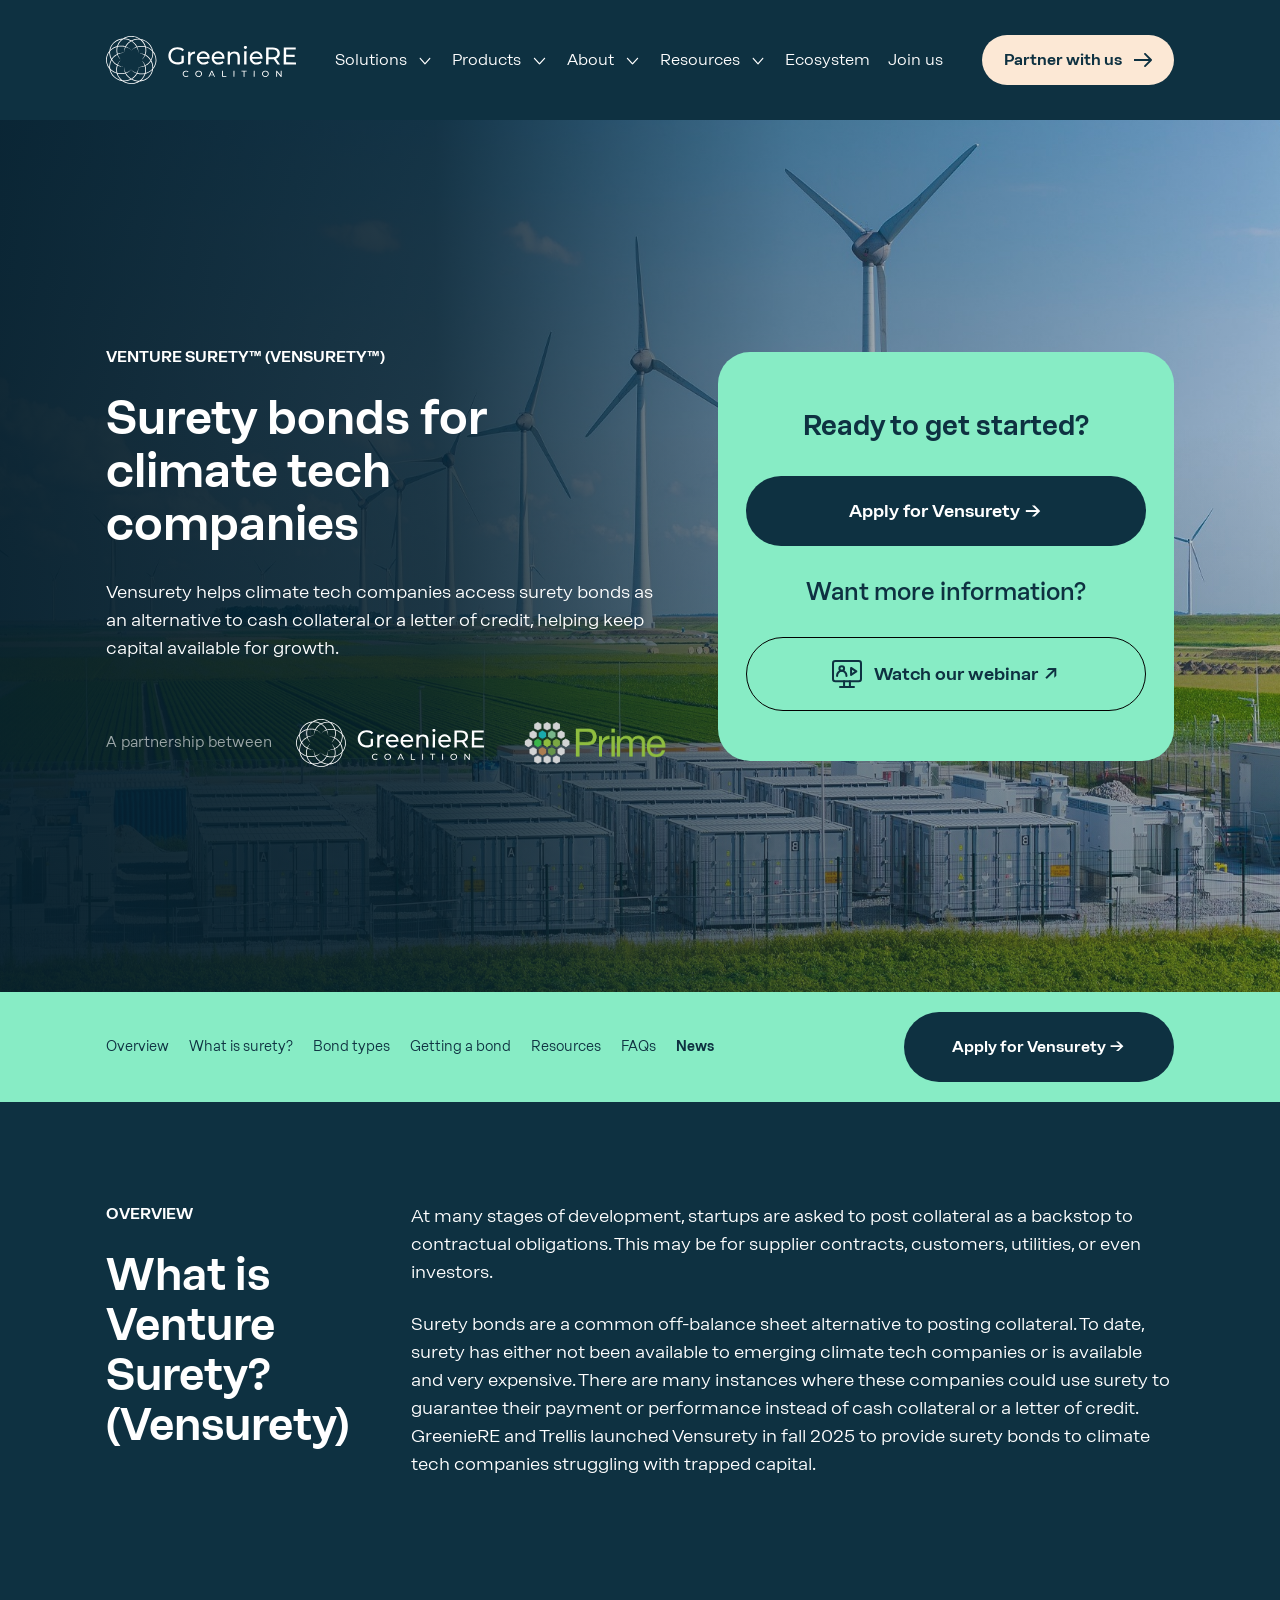
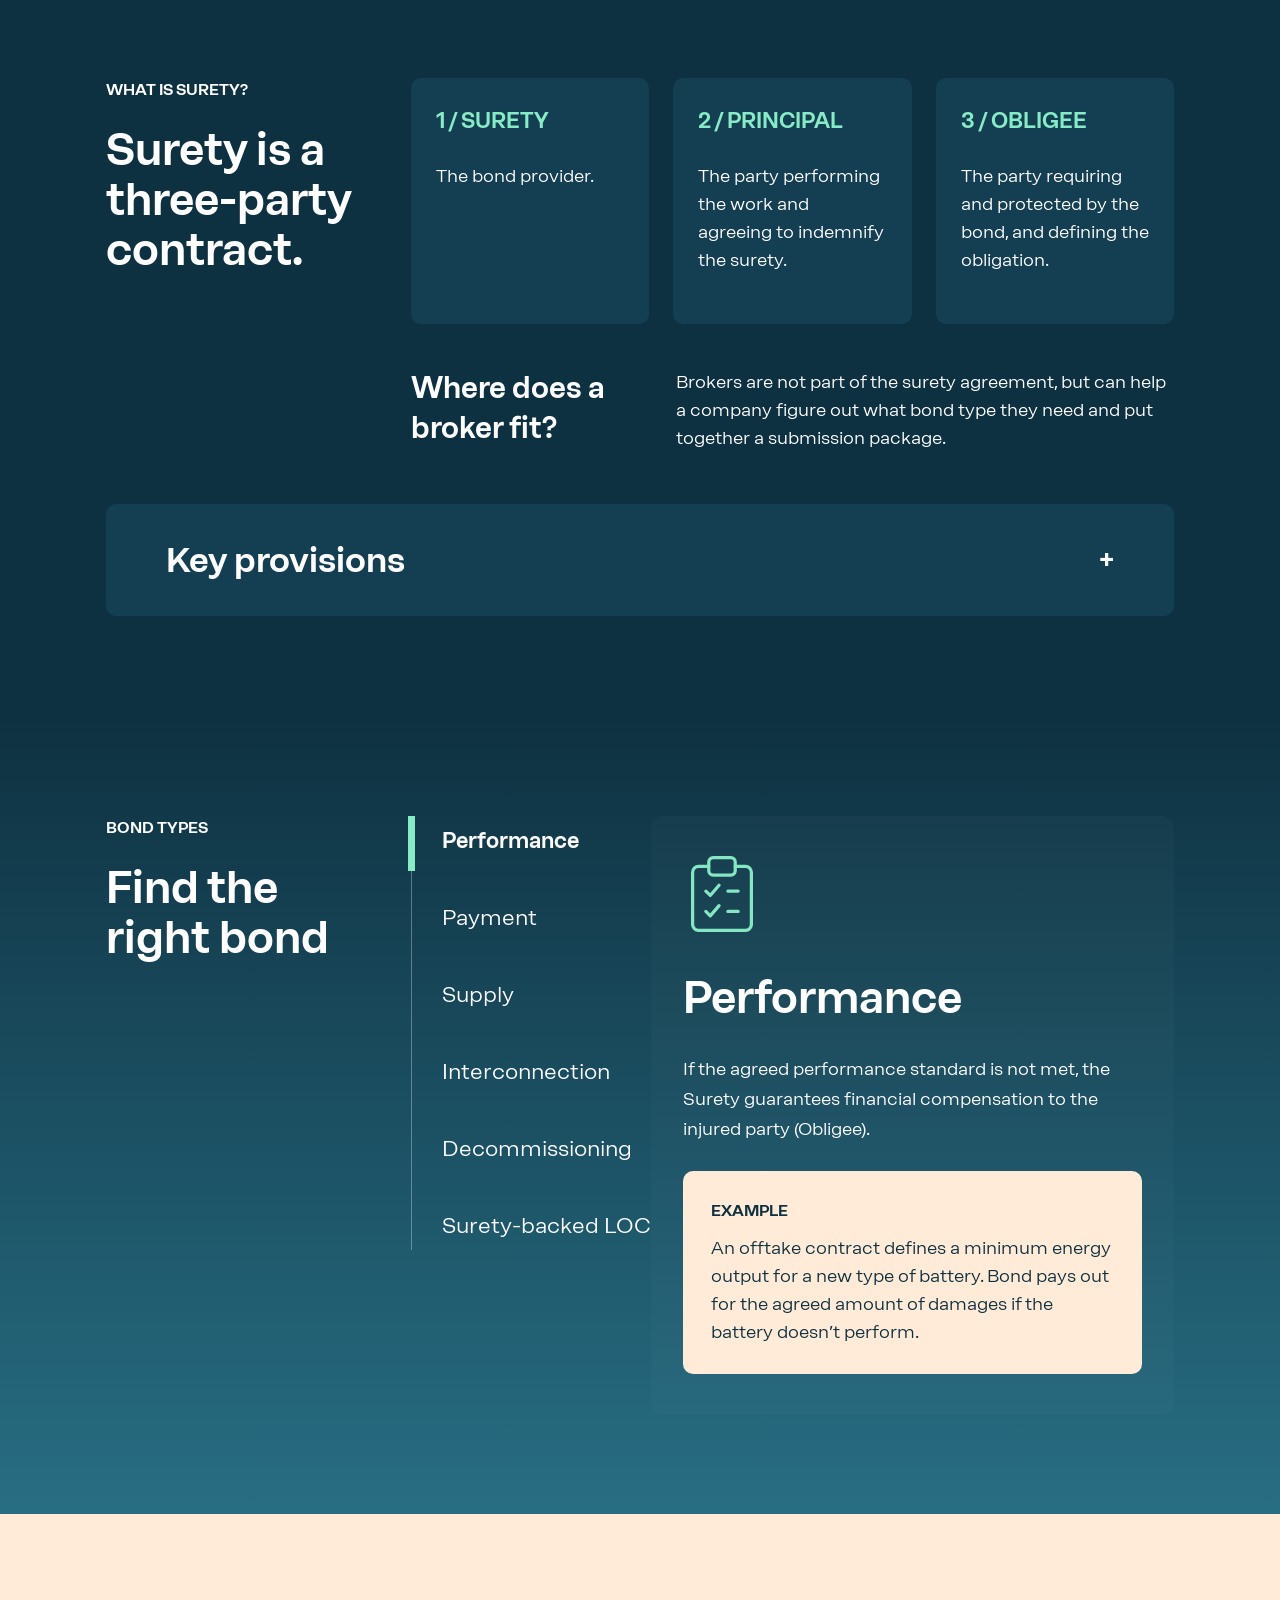
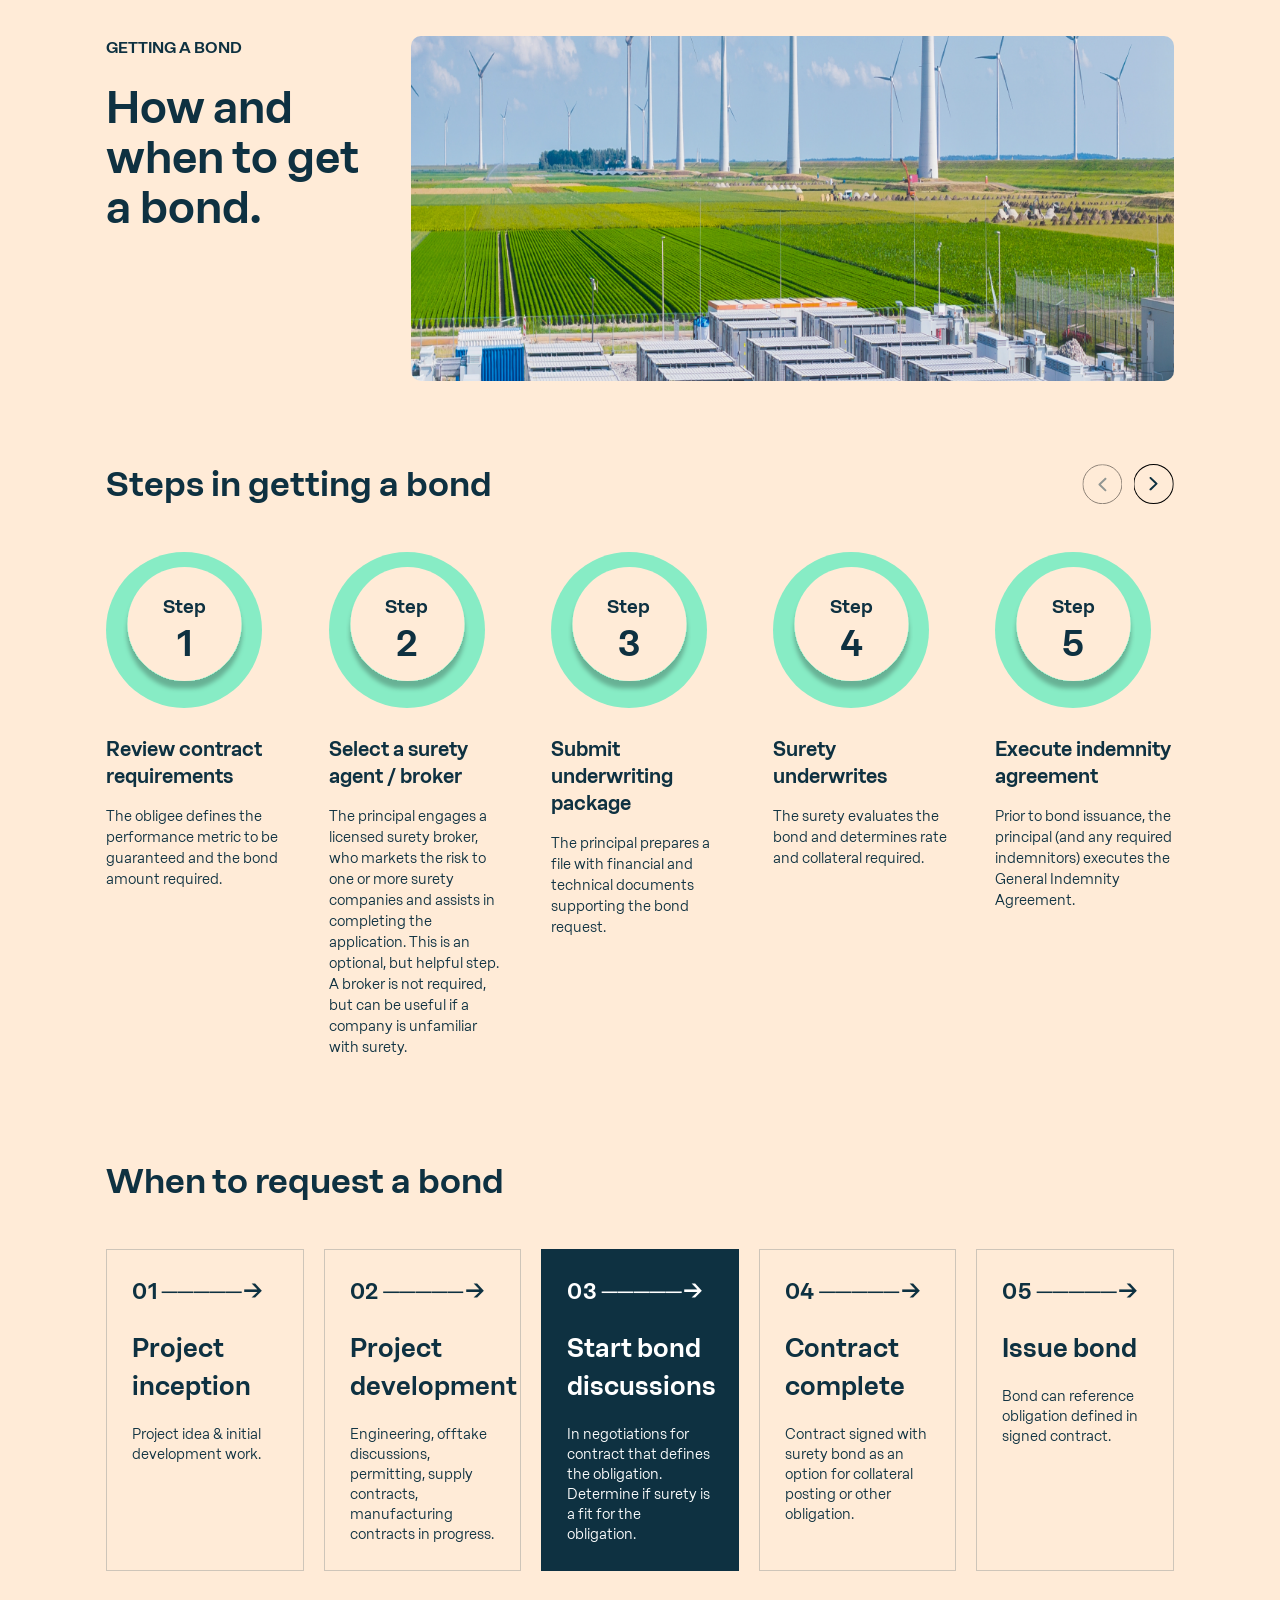
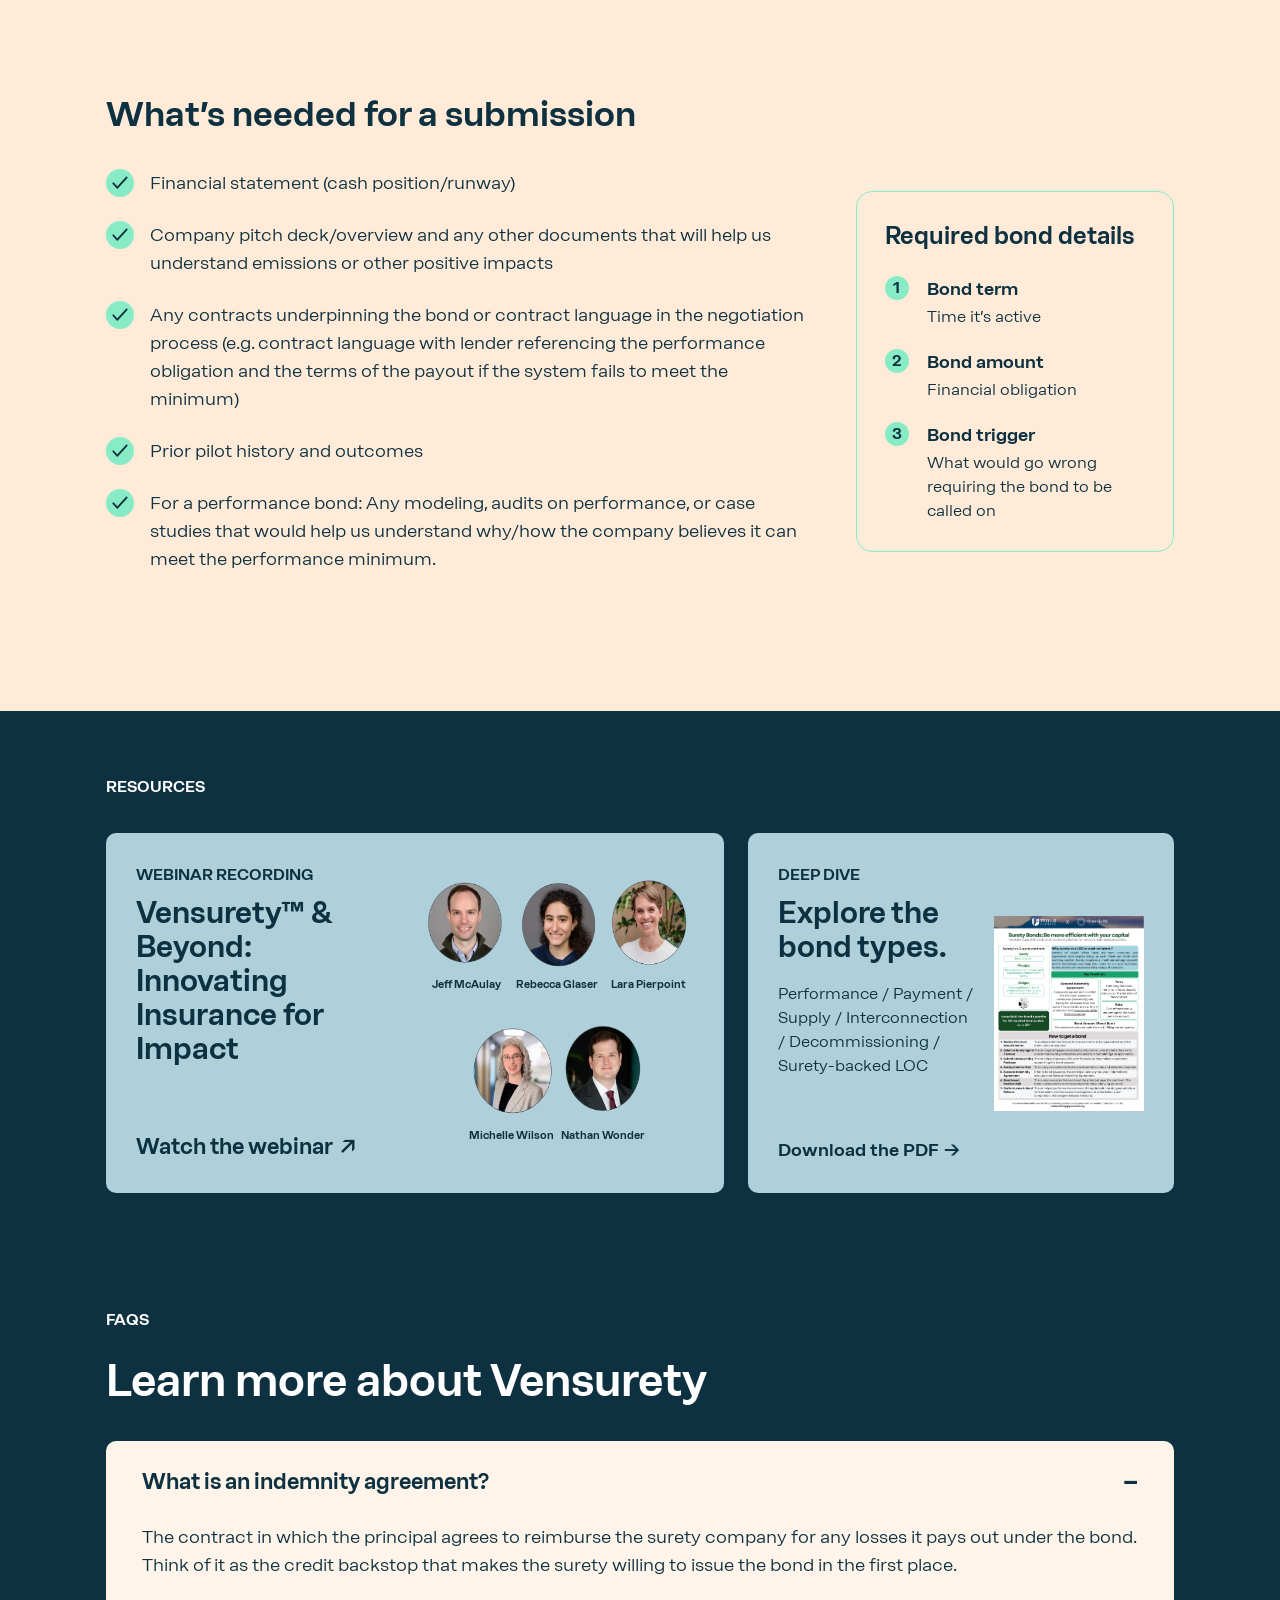
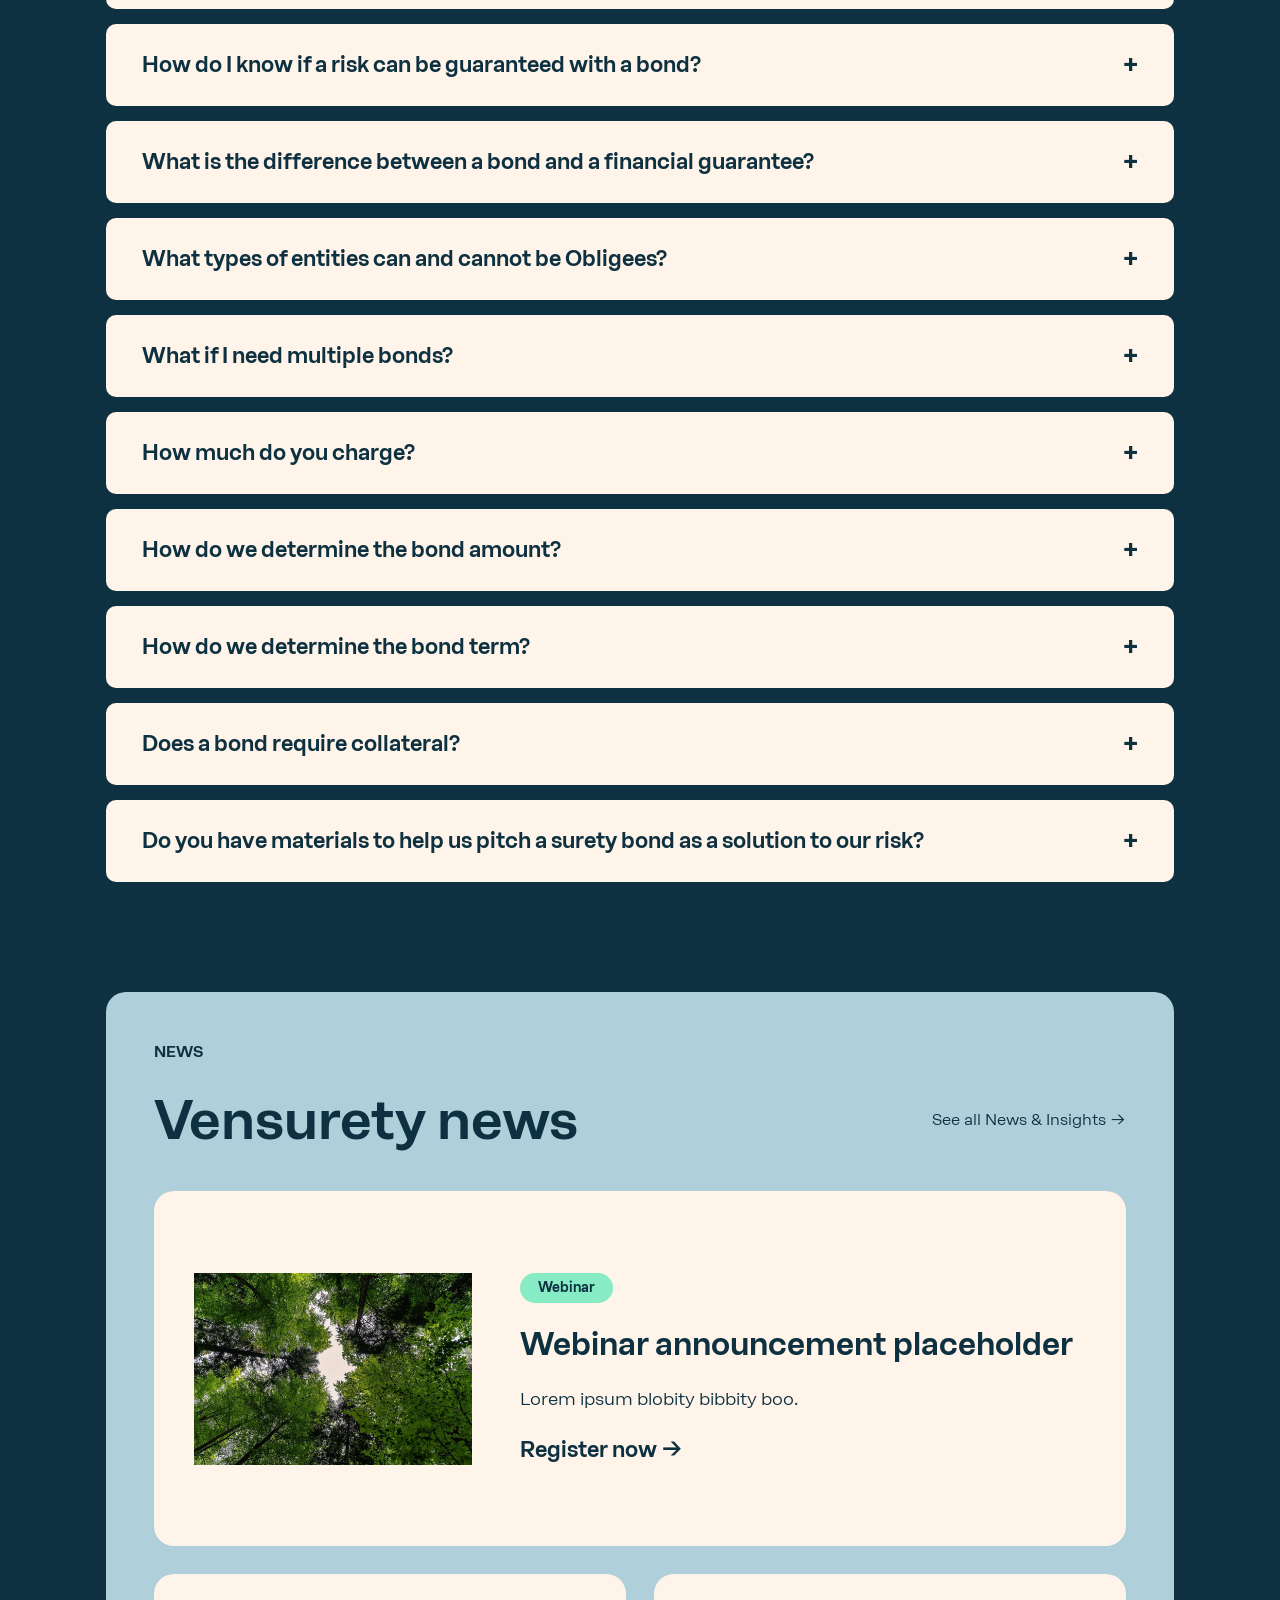
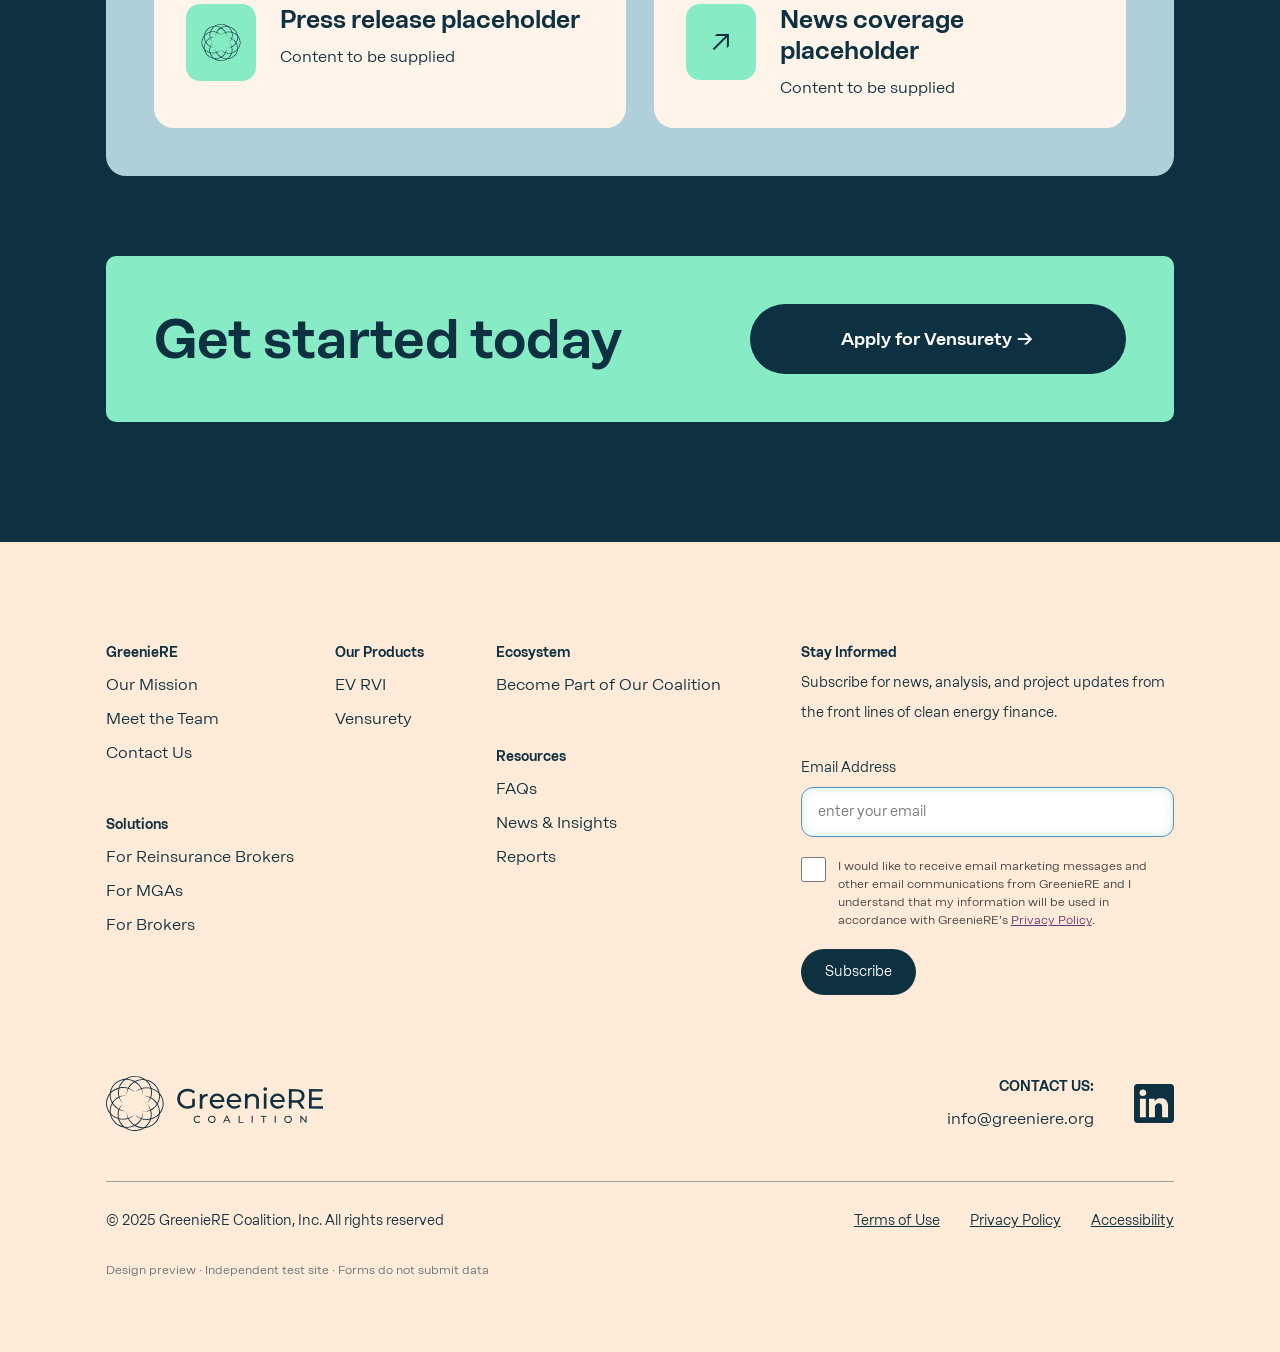
==== index.html @ d3b725c0 "Anchor Vensurety hero image to show more battery storage" ====
<!doctype html>
<html lang="en"><head><meta charset="utf-8"><meta name="viewport" content="width=device-width, initial-scale=1"><meta name="robots" content="noindex,nofollow"><meta name="description" content="A design preview of GreenieRE’s Vensurety landing page: surety bonds for climate tech companies."><meta name="theme-color" content="#0e3141"><title>Vensurety | GreenieRE Design Preview</title><link rel="stylesheet" href="./styles.css"><link rel="preload" href="./NeueRational-Regular.woff" as="font" type="font/woff" crossorigin><script src="./app.js" defer></script><style>.hero-image img{object-fit:cover;object-position:center bottom}.hero-overlay{background:linear-gradient(90deg,rgba(5,30,43,.94) 0%,rgba(5,30,43,.84) 34%,rgba(5,30,43,.4) 62%,rgba(5,30,43,.12) 100%),linear-gradient(0deg,rgba(5,30,43,.38),transparent 65%)}@media(max-width:700px){.hero-image img{object-position:58% center}.hero-overlay{background:linear-gradient(90deg,rgba(5,30,43,.9),rgba(5,30,43,.65)),linear-gradient(0deg,rgba(5,30,43,.4),transparent 65%)}}</style><style>@media(min-width:1200px){.hero{min-height:872px}}</style></head>
<body><a class="skip-link" href="#main">Skip to content</a>
<header class="site-header"><div class="container header-inner"><a href="https://greeniere.org/" aria-label="GreenieRE home" target="_blank" rel="noopener noreferrer"><picture class="brand"><source media="(max-width: 700px)" srcset="./2cd1d.svg"><img src="./53b1e.svg" alt="GreenieRE" loading="lazy"></picture></a><nav class="primary-nav" aria-label="Main navigation"><details class="nav-dropdown"><summary>Solutions <img src="./9c6f5.svg" alt="" loading="lazy"></summary><div><a class="" href="https://greeniere.org/insurers" target="_blank" rel="noopener noreferrer">For Insurers</a><a class="" href="https://greeniere.org/mgas" target="_blank" rel="noopener noreferrer">For MGAs</a><a class="" href="https://greeniere.org/brokers" target="_blank" rel="noopener noreferrer">For Brokers</a></div></details><details class="nav-dropdown"><summary>Products <img src="./0fcd6.svg" alt="" loading="lazy"></summary><div><a class="" href="#overview">Vensurety</a><button type="button" class="text-link" data-preview="EV RVI">EV RVI</button></div></details><details class="nav-dropdown"><summary>About <img src="./0fcd6.svg" alt="" loading="lazy"></summary><div><a class="" href="https://greeniere.org/about" target="_blank" rel="noopener noreferrer">Our Mission</a><a class="" href="https://greeniere.org/our-team" target="_blank" rel="noopener noreferrer">Meet the Team</a></div></details><details class="nav-dropdown"><summary>Resources <img src="./0fcd6.svg" alt="" loading="lazy"></summary><div><a class="" href="https://greeniere.org/news-and-insights" target="_blank" rel="noopener noreferrer">News &amp; Insights</a><a class="" href="#faqs">FAQs</a><a class="" href="https://greeniere.org/reports" target="_blank" rel="noopener noreferrer">Reports</a></div></details><a class="" href="https://greeniere.org/ecosystem" target="_blank" rel="noopener noreferrer">Ecosystem</a><a class="" href="https://greeniere.org/coalition" target="_blank" rel="noopener noreferrer">Join us</a></nav><a class="button partner" href="https://greeniere.org/contact" target="_blank" rel="noopener noreferrer">Partner with us <img src="./7077a.svg" alt="" loading="lazy"></a><button class="menu-toggle" aria-label="Open main menu" aria-expanded="false" aria-controls="mobile-menu"><img src="./8aa4e.svg" alt="" loading="lazy"></button></div><nav id="mobile-menu" aria-label="Mobile main navigation" hidden><details class="nav-dropdown"><summary>Solutions <img src="./9c6f5.svg" alt="" loading="lazy"></summary><div><a class="" href="https://greeniere.org/insurers" target="_blank" rel="noopener noreferrer">For Insurers</a><a class="" href="https://greeniere.org/mgas" target="_blank" rel="noopener noreferrer">For MGAs</a><a class="" href="https://greeniere.org/brokers" target="_blank" rel="noopener noreferrer">For Brokers</a></div></details><details class="nav-dropdown"><summary>Products <img src="./0fcd6.svg" alt="" loading="lazy"></summary><div><a class="" href="#overview">Vensurety</a><button type="button" class="text-link" data-preview="EV RVI">EV RVI</button></div></details><details class="nav-dropdown"><summary>About <img src="./0fcd6.svg" alt="" loading="lazy"></summary><div><a class="" href="https://greeniere.org/about" target="_blank" rel="noopener noreferrer">Our Mission</a><a class="" href="https://greeniere.org/our-team" target="_blank" rel="noopener noreferrer">Meet the Team</a></div></details><details class="nav-dropdown"><summary>Resources <img src="./0fcd6.svg" alt="" loading="lazy"></summary><div><a class="" href="https://greeniere.org/news-and-insights" target="_blank" rel="noopener noreferrer">News &amp; Insights</a><a class="" href="#faqs">FAQs</a><a class="" href="https://greeniere.org/reports" target="_blank" rel="noopener noreferrer">Reports</a></div></details><a class="" href="https://greeniere.org/ecosystem" target="_blank" rel="noopener noreferrer">Ecosystem</a><a class="" href="https://greeniere.org/coalition" target="_blank" rel="noopener noreferrer">Join us</a><a class="" href="https://greeniere.org/contact" target="_blank" rel="noopener noreferrer">Partner with us</a></nav></header>
<main id="main"><section class="hero" aria-labelledby="hero-title"><picture class="hero-image"><img src="./vensurety-wind-storage.jpg" alt="" fetchpriority="high"></picture><div class="hero-overlay"></div><div class="container hero-inner"><div class="hero-copy"><p class="eyebrow">Venture Surety™ (Vensurety™)</p><h1 id="hero-title">Surety bonds for climate tech companies</h1><p class="hero-description">Vensurety helps climate tech companies access surety bonds as an alternative to cash collateral or a letter of credit, helping keep capital available for growth.</p><div class="partnership"><p>A partnership between</p><div class="partner-brands"><picture><source media="(max-width: 700px)" srcset="./2f6db.svg"><img src="./bb101.svg" alt="GreenieRE" loading="lazy"></picture><img src="./a1706.png" alt="Prime Coalition" class="prime-logo" loading="lazy"></div></div></div><aside class="hero-cta"><h2>Ready to get started?</h2><button type="button" class="button dark hero-apply" data-preview="Vensurety application">Apply for Vensurety →</button><p>Want more information?</p><button type="button" class="button outline" data-preview="Webinar recording"><img src="./f4d4e.svg" alt="" loading="lazy">Watch our webinar ↗</button></aside></div></section>
<nav class="section-nav" aria-label="On this page"><div class="container section-nav-inner"><button class="section-toggle" aria-expanded="false" aria-controls="section-links">On this page: <strong id="current-section">Overview</strong><img src="./60479.svg" alt="" loading="lazy"></button><div id="section-links" class="section-links"><a class="" href="#overview">Overview</a><a class="" href="#surety">What is surety?</a><a class="" href="#bond-types">Bond types</a><a class="" href="#getting-a-bond">Getting a bond</a><a class="" href="#resources">Resources</a><a class="" href="#faqs">FAQs</a><a class="" href="#news">News</a></div><button type="button" class="button dark sticky-apply" data-preview="Vensurety application"><span class="desktop-label">Apply for Vensurety →</span><span class="mobile-label">Apply now →</span></button></div></nav>
<section id="overview" class="section container split overview"><div class="section-heading"><p class="eyebrow">OVERVIEW</p><h2>What is<br>Venture Surety?<br>(Vensurety)</h2></div><div class="body-copy"><p>At many stages of development, startups are asked to post collateral as a backstop to contractual obligations. This may be for supplier contracts, customers, utilities, or even investors.</p><p>Surety bonds are a common off-balance sheet alternative to posting collateral. To date, surety has either not been available to emerging climate tech companies or is available and very expensive. There are many instances where these companies could use surety to guarantee their payment or performance instead of cash collateral or a letter of credit. GreenieRE and Trellis launched Vensurety in fall 2025 to provide surety bonds to climate tech companies struggling with trapped capital.</p></div></section>
<section id="surety" class="section container surety"><div class="split"><div class="section-heading"><p class="eyebrow">WHAT IS SURETY?</p><h2>Surety is a three-party contract.</h2></div><div><div class="party-grid"><article class="party"><h3>1 / SURETY</h3><p>The bond provider.</p></article><article class="party"><h3>2 / PRINCIPAL</h3><p>The party performing the work and agreeing to indemnify the surety.</p></article><article class="party"><h3>3 / OBLIGEE</h3><p>The party requiring and protected by the bond, and defining the obligation.</p></article></div><div class="broker"><h3>Where does a broker fit?</h3><p>Brokers are not part of the surety agreement, but can help a company figure out what bond type they need and put together a submission package.</p></div></div></div><details class="provisions"><summary>Key provisions</summary><div class="provision-intro"><h3>General Indemnity Agreement</h3><p>A separate agreement in which the Principal agrees to reimburse (indemnify) the Surety for all losses from the bond. This is the Surety’s primary protection and how bonds differ from insurance.</p></div><div class="provision-grid"><div><h3>Term</h3><p>How long the bond remains in force. Usually annually or the duration of the contract.</p></div><div><h3>Rate</h3><p>Cost of the bond. A percentage of the bond penalty amount.</p></div><div><h3>Bond amount / penal sum</h3><p>The maximum amount paid for not fulfilling the obligation.</p></div></div></details></section>
<section id="bond-types" class="bond-section"><div class="container section split"><div class="section-heading"><p class="eyebrow">BOND TYPES</p><h2>Find the<br>right bond</h2></div><div class="bond-layout"><div class="bond-tabs" role="tablist" aria-label="Bond types" aria-orientation="vertical"><button role="tab" id="tab-0" aria-selected="true" aria-controls="panel-0" tabindex="0">Performance</button><button role="tab" id="tab-1" aria-selected="false" aria-controls="panel-1" tabindex="-1">Payment</button><button role="tab" id="tab-2" aria-selected="false" aria-controls="panel-2" tabindex="-1">Supply</button><button role="tab" id="tab-3" aria-selected="false" aria-controls="panel-3" tabindex="-1">Interconnection</button><button role="tab" id="tab-4" aria-selected="false" aria-controls="panel-4" tabindex="-1">Decommissioning</button><button role="tab" id="tab-5" aria-selected="false" aria-controls="panel-5" tabindex="-1">Surety-backed LOC</button></div><div class="bond-panels"><article class="bond-panel" role="tabpanel" id="panel-0" aria-labelledby="tab-0"><picture class="bond-icon"><source media="(max-width: 700px)" srcset="./d08af.svg"><img src="./f4a4b.svg" alt="" loading="lazy"></picture><h3>Performance</h3><p>If the agreed performance standard is not met, the Surety guarantees financial compensation to the injured party (Obligee).</p><div class="bond-example"><p class="eyebrow">EXAMPLE</p><p>An offtake contract defines a minimum energy output for a new type of battery. Bond pays out for the agreed amount of damages if the battery doesn’t perform.</p></div></article><article class="bond-panel" role="tabpanel" id="panel-1" aria-labelledby="tab-1" hidden><h3>Payment</h3><p class="preview-copy">Payment bond details haven’t been supplied in this design yet.</p><button type="button" class="text-link" data-preview="Payment bond inquiry">Ask about this bond →</button></article><article class="bond-panel" role="tabpanel" id="panel-2" aria-labelledby="tab-2" hidden><h3>Supply</h3><p class="preview-copy">Supply bond details haven’t been supplied in this design yet.</p><button type="button" class="text-link" data-preview="Supply bond inquiry">Ask about this bond →</button></article><article class="bond-panel" role="tabpanel" id="panel-3" aria-labelledby="tab-3" hidden><h3>Interconnection</h3><p class="preview-copy">Interconnection bond details haven’t been supplied in this design yet.</p><button type="button" class="text-link" data-preview="Interconnection bond inquiry">Ask about this bond →</button></article><article class="bond-panel" role="tabpanel" id="panel-4" aria-labelledby="tab-4" hidden><h3>Decommissioning</h3><p class="preview-copy">Decommissioning bond details haven’t been supplied in this design yet.</p><button type="button" class="text-link" data-preview="Decommissioning bond inquiry">Ask about this bond →</button></article><article class="bond-panel" role="tabpanel" id="panel-5" aria-labelledby="tab-5" hidden><h3>Surety-backed LOC</h3><p class="preview-copy">Surety-backed LOC bond details haven’t been supplied in this design yet.</p><button type="button" class="text-link" data-preview="Surety-backed LOC bond inquiry">Ask about this bond →</button></article></div></div></div></section>
<section id="getting-a-bond" class="getting-section"><div class="container section"><div class="split getting-intro"><div class="section-heading"><p class="eyebrow">GETTING A BOND</p><h2>How and when to get a bond.</h2></div><picture class="getting-image"><source media="(max-width: 700px)" srcset="./48451.png"><img src="./ac43a.png" alt="Renewable energy generation and battery storage" loading="lazy"></picture></div><div class="steps-heading"><h3>Steps in getting a bond</h3><div class="desktop-step-nav"><button class="step-prev" aria-label="Previous steps" disabled><img src="./bfaaf.svg" alt="" loading="lazy"></button><button class="step-next" aria-label="Next steps"><img src="./bfaaf.svg" alt="" loading="lazy"></button></div></div><div class="steps-track" tabindex="0" aria-label="Steps in getting a bond"><article class="step-card"><div class="step-badge"><picture class="step-ring"><source media="(max-width: 700px)" srcset="./2c5d7.svg"><img src="./90890.svg" alt="" loading="lazy"></picture><picture class="step-arc"><source media="(max-width: 700px)" srcset="./5998e.svg"><img src="./bd182.svg" alt="" loading="lazy"></picture><div>Step<strong>1</strong></div></div><h4>Review contract requirements</h4><p>The obligee defines the performance metric to be guaranteed and the bond amount required.</p></article><article class="step-card"><div class="step-badge"><picture class="step-ring"><source media="(max-width: 700px)" srcset="./2c5d7.svg"><img src="./90890.svg" alt="" loading="lazy"></picture><picture class="step-arc"><source media="(max-width: 700px)" srcset="./5998e.svg"><img src="./bd182.svg" alt="" loading="lazy"></picture><div>Step<strong>2</strong></div></div><h4>Select a surety agent / broker</h4><p>The principal engages a licensed surety broker, who markets the risk to one or more surety companies and assists in completing the application. This is an optional, but helpful step. A broker is not required, but can be useful if a company is unfamiliar with surety.</p></article><article class="step-card"><div class="step-badge"><picture class="step-ring"><source media="(max-width: 700px)" srcset="./2c5d7.svg"><img src="./90890.svg" alt="" loading="lazy"></picture><picture class="step-arc"><source media="(max-width: 700px)" srcset="./5998e.svg"><img src="./bd182.svg" alt="" loading="lazy"></picture><div>Step<strong>3</strong></div></div><h4>Submit underwriting package</h4><p>The principal prepares a file with financial and technical documents supporting the bond request.</p></article><article class="step-card"><div class="step-badge"><picture class="step-ring"><source media="(max-width: 700px)" srcset="./2c5d7.svg"><img src="./90890.svg" alt="" loading="lazy"></picture><picture class="step-arc"><source media="(max-width: 700px)" srcset="./5998e.svg"><img src="./bd182.svg" alt="" loading="lazy"></picture><div>Step<strong>4</strong></div></div><h4>Surety underwrites</h4><p>The surety evaluates the bond and determines rate and collateral required.</p></article><article class="step-card"><div class="step-badge"><picture class="step-ring"><source media="(max-width: 700px)" srcset="./2c5d7.svg"><img src="./90890.svg" alt="" loading="lazy"></picture><picture class="step-arc"><source media="(max-width: 700px)" srcset="./5998e.svg"><img src="./bd182.svg" alt="" loading="lazy"></picture><div>Step<strong>5</strong></div></div><h4>Execute indemnity agreement</h4><p>Prior to bond issuance, the principal (and any required indemnitors) executes the General Indemnity Agreement.</p></article><article class="step-card"><div class="step-badge"><picture class="step-ring"><source media="(max-width: 700px)" srcset="./2c5d7.svg"><img src="./90890.svg" alt="" loading="lazy"></picture><picture class="step-arc"><source media="(max-width: 700px)" srcset="./5998e.svg"><img src="./bd182.svg" alt="" loading="lazy"></picture><div>Step<strong>6</strong></div></div><h4>Bond issued; premium paid</h4><p>The surety executes the bond and the principal pays the premium. The bond is attached to or incorporated into the underlying contract.</p></article></div><div class="mobile-step-nav"><button class="step-prev" aria-label="Previous step" disabled><img src="./580bf.svg" alt="" loading="lazy"></button><p id="step-count" aria-live="polite">1 of 6</p><button class="step-next" aria-label="Next step"><img src="./2c596.svg" alt="" loading="lazy"></button></div><div class="timeline-section"><h3>When to request a bond</h3><div class="timeline"><article><p class="timeline-number">01 ─────→</p><h4>Project inception</h4><p>Project idea &amp; initial development work.</p></article><article><p class="timeline-number">02 ─────→</p><h4>Project development</h4><p>Engineering, offtake discussions, permitting, supply contracts, manufacturing contracts in progress.</p></article><article class="highlight"><p class="timeline-number">03 ─────→</p><h4>Start bond discussions</h4><p>In negotiations for contract that defines the obligation. Determine if surety is a fit for the obligation.</p></article><article><p class="timeline-number">04 ─────→</p><h4>Contract complete</h4><p>Contract signed with surety bond as an option for collateral posting or other obligation.</p></article><article><p class="timeline-number">05 ─────→</p><h4>Issue bond</h4><p>Bond can reference obligation defined in signed contract.</p></article></div></div><div class="submission"><h3>What’s needed for a submission</h3><div class="submission-grid"><ul class="checklist"><li><span aria-hidden="true">✓</span><p>Financial statement (cash position/runway)</p></li><li><span aria-hidden="true">✓</span><p>Company pitch deck/overview and any other documents that will help us understand emissions or other positive impacts</p></li><li><span aria-hidden="true">✓</span><p>Any contracts underpinning the bond or contract language in the negotiation process (e.g. contract language with lender referencing the performance obligation and the terms of the payout if the system fails to meet the minimum)</p></li><li><span aria-hidden="true">✓</span><p>Prior pilot history and outcomes</p></li><li><span aria-hidden="true">✓</span><p>For a performance bond: Any modeling, audits on performance, or case studies that would help us understand why/how the company believes it can meet the performance minimum.</p></li></ul><aside class="required-details"><h4>Required bond details</h4><div><span>1</span><div><h5>Bond term</h5><p>Time it’s active</p></div></div><div><span>2</span><div><h5>Bond amount</h5><p>Financial obligation</p></div></div><div><span>3</span><div><h5>Bond trigger</h5><p>What would go wrong requiring the bond to be called on</p></div></div></aside></div></div></div></section>
<section id="resources" class="section container resources"><p class="eyebrow">RESOURCES</p><div class="resource-grid"><article class="webinar"><div class="webinar-copy"><p class="eyebrow">WEBINAR RECORDING</p><h2>Vensurety™ &amp; Beyond: Innovating Insurance for Impact</h2><button type="button" class="text-link" data-preview="Webinar recording">Watch the webinar ↗</button></div><div class="speakers"><figure class="speaker speaker-0"><div class="portrait"><img src="./3ecd1.png" alt="Portrait of Jeff McAulay" loading="lazy"></div><figcaption>Jeff McAulay</figcaption></figure><figure class="speaker speaker-1"><div class="portrait"><img src="./3ecd1.png" alt="Portrait of Rebecca Glaser" loading="lazy"></div><figcaption>Rebecca Glaser</figcaption></figure><figure class="speaker speaker-2"><div class="portrait"><img src="./3ecd1.png" alt="Portrait of Lara Pierpoint" loading="lazy"></div><figcaption>Lara Pierpoint</figcaption></figure><figure class="speaker speaker-3"><div class="portrait"><img src="./3ecd1.png" alt="Portrait of Michelle Wilson" loading="lazy"></div><figcaption>Michelle Wilson</figcaption></figure><figure class="speaker speaker-4"><div class="portrait"><img src="./3ecd1.png" alt="Portrait of Nathan Wonder" loading="lazy"></div><figcaption>Nathan Wonder</figcaption></figure></div></article><article class="deep-dive"><div><p class="eyebrow">DEEP DIVE</p><h2>Explore the<br>bond types.</h2><p>Performance / Payment / Supply / Interconnection / Decommissioning / Surety-backed LOC</p><button type="button" class="text-link" data-preview="Bond-type PDF guide">Download the PDF →</button></div><img src="./0737d.png" alt="Venture Surety Bond Explainers guide cover" class="guide-cover" loading="lazy"></article></div></section>
<section id="faqs" class="section container faqs"><p class="eyebrow">FAQs</p><h2>Learn more about Vensurety</h2><div class="faq-list"><details open><summary>What is an indemnity agreement?</summary><div><p>The contract in which the principal agrees to reimburse the surety company for any losses it pays out under the bond. Think of it as the credit backstop that makes the surety willing to issue the bond in the first place.</p></div></details><details><summary>How do I know if a risk can be guaranteed with a bond?</summary><div><p>This answer hasn’t been supplied in the design yet. <a class="" href="https://greeniere.org/contact" target="_blank" rel="noopener noreferrer">Contact GreenieRE</a> for more information.</p></div></details><details><summary>What is the difference between a bond and a financial guarantee?</summary><div><p>This answer hasn’t been supplied in the design yet. <a class="" href="https://greeniere.org/contact" target="_blank" rel="noopener noreferrer">Contact GreenieRE</a> for more information.</p></div></details><details><summary>What types of entities can and cannot be Obligees?</summary><div><p>This answer hasn’t been supplied in the design yet. <a class="" href="https://greeniere.org/contact" target="_blank" rel="noopener noreferrer">Contact GreenieRE</a> for more information.</p></div></details><details><summary>What if I need multiple bonds?</summary><div><p>This answer hasn’t been supplied in the design yet. <a class="" href="https://greeniere.org/contact" target="_blank" rel="noopener noreferrer">Contact GreenieRE</a> for more information.</p></div></details><details><summary>How much do you charge?</summary><div><p>This answer hasn’t been supplied in the design yet. <a class="" href="https://greeniere.org/contact" target="_blank" rel="noopener noreferrer">Contact GreenieRE</a> for more information.</p></div></details><details><summary>How do we determine the bond amount?</summary><div><p>This answer hasn’t been supplied in the design yet. <a class="" href="https://greeniere.org/contact" target="_blank" rel="noopener noreferrer">Contact GreenieRE</a> for more information.</p></div></details><details><summary>How do we determine the bond term?</summary><div><p>This answer hasn’t been supplied in the design yet. <a class="" href="https://greeniere.org/contact" target="_blank" rel="noopener noreferrer">Contact GreenieRE</a> for more information.</p></div></details><details><summary>Does a bond require collateral?</summary><div><p>This answer hasn’t been supplied in the design yet. <a class="" href="https://greeniere.org/contact" target="_blank" rel="noopener noreferrer">Contact GreenieRE</a> for more information.</p></div></details><details><summary>Do you have materials to help us pitch a surety bond as a solution to our risk?</summary><div><p>This answer hasn’t been supplied in the design yet. <a class="" href="https://greeniere.org/contact" target="_blank" rel="noopener noreferrer">Contact GreenieRE</a> for more information.</p></div></details></div></section>
<section id="news" class="section container news"><div class="news-panel"><p class="eyebrow">NEWS</p><div class="news-heading"><h2>Vensurety news</h2><a class="" href="https://greeniere.org/news-and-insights" target="_blank" rel="noopener noreferrer">See all News &amp; Insights →</a></div><article class="featured-news"><img src="./9b919.png" alt="Workshop participants discussing clean-energy finance" loading="lazy"><div><span class="pill">Webinar</span><h3>Webinar announcement placeholder</h3><p>Lorem ipsum blobity bibbity boo.</p><button type="button" class="text-link" data-preview="Webinar registration">Register now →</button></div></article><div class="other-news"><article><img src="./93625.svg" alt="" loading="lazy"><div><h3>Press release placeholder</h3><p>Content to be supplied</p></div></article><article><span class="news-arrow" aria-hidden="true">↗</span><div><h3>News coverage placeholder</h3><p>Content to be supplied</p></div></article></div></div></section>
<section class="container get-started"><div><h2>Get started today</h2><button type="button" class="button dark " data-preview="Vensurety application">Apply for Vensurety →</button></div></section></main>
<footer class="site-footer"><div class="container"><div class="footer-top"><div class="footer-links"><div><h3>GreenieRE</h3><a class="" href="https://greeniere.org/about" target="_blank" rel="noopener noreferrer">Our Mission</a><a class="" href="https://greeniere.org/our-team" target="_blank" rel="noopener noreferrer">Meet the Team</a><a class="" href="https://greeniere.org/contact" target="_blank" rel="noopener noreferrer">Contact Us</a><h3>Solutions</h3><a class="" href="https://greeniere.org/insurers" target="_blank" rel="noopener noreferrer">For Reinsurance Brokers</a><a class="" href="https://greeniere.org/mgas" target="_blank" rel="noopener noreferrer">For MGAs</a><a class="" href="https://greeniere.org/brokers" target="_blank" rel="noopener noreferrer">For Brokers</a></div><div><h3>Our Products</h3><button type="button" class="text-link" data-preview="EV RVI">EV RVI</button><a class="" href="#overview">Vensurety</a></div><div><h3>Ecosystem</h3><a class="" href="https://greeniere.org/coalition" target="_blank" rel="noopener noreferrer">Become Part of Our Coalition</a><h3>Resources</h3><a class="" href="#faqs">FAQs</a><a class="" href="https://greeniere.org/news-and-insights" target="_blank" rel="noopener noreferrer">News &amp; Insights</a><a class="" href="https://greeniere.org/reports" target="_blank" rel="noopener noreferrer">Reports</a></div></div><form id="newsletter"><h3>Stay Informed</h3><p>Subscribe for news, analysis, and project updates from the front lines of clean energy finance.</p><label for="email">Email Address</label><input id="email" name="email" type="email" placeholder="enter your email" autocomplete="email" required><label class="consent"><input type="checkbox" required><span>I would like to receive email marketing messages and other email communications from GreenieRE and I understand that my information will be used in accordance with GreenieRE’s <a class="" href="https://greeniere.org/privacy-policy" target="_blank" rel="noopener noreferrer">Privacy Policy</a>.</span></label><button class="button dark" type="submit">Subscribe</button><p id="newsletter-status" class="form-status" role="status"></p></form></div><div class="footer-brand-row"><picture class="footer-brand"><source media="(max-width: 700px)" srcset="./0215c.svg"><img src="./5fe58.svg" alt="GreenieRE" loading="lazy"></picture><div><div><strong>CONTACT US:</strong><a class="" href="mailto:info@greeniere.org">info@greeniere.org</a></div><a class="" href="https://www.linkedin.com/company/greeniere/" target="_blank" rel="noopener noreferrer"><img src="./ae500.svg" alt="LinkedIn" loading="lazy"></a></div></div><div class="footer-bottom"><p>© 2025 GreenieRE Coalition, Inc. All rights reserved</p><nav aria-label="Legal"><a class="" href="https://greeniere.org/terms-of-use" target="_blank" rel="noopener noreferrer">Terms of Use</a><a class="" href="https://greeniere.org/privacy-policy" target="_blank" rel="noopener noreferrer">Privacy Policy</a><a class="" href="https://greeniere.org/accessibility" target="_blank" rel="noopener noreferrer">Accessibility</a></nav></div><p class="preview-note">Design preview · Independent test site · Forms do not submit data</p></div></footer>
<dialog id="preview-dialog" aria-labelledby="dialog-title"><form method="dialog"><button class="dialog-close" aria-label="Close dialog">×</button></form><p class="eyebrow">DESIGN PREVIEW</p><h2 id="dialog-title">Vensurety application</h2><p>This destination hasn’t been supplied for the test site yet. No application or personal data is submitted from this preview.</p><p><a class="" href="https://greeniere.org/contact" target="_blank" rel="noopener noreferrer">Contact GreenieRE →</a></p><form method="dialog"><button class="button dark">Back to the preview</button></form></dialog>
</body></html>
---- styles.css ----
@font-face{font-family:Rational;src:url('./NeueRational-Regular.woff') format('woff');font-weight:400;font-display:swap}
@font-face{font-family:Rational;src:url('./NeueRational-SemiBold.woff') format('woff');font-weight:600;font-display:swap}
@font-face{font-family:Rational;src:url('./NeueRational-Bold.woff') format('woff');font-weight:700;font-display:swap}
:root{--navy:#0e3141;--panel:#143e51;--mint:#87ecc5;--cream:#ffebd7;--paper:#fff4e9;--blue:#afd0da;--gutter:clamp(24px,8.3vw,144px);color-scheme:dark;scroll-behavior:smooth}
*{box-sizing:border-box}body{margin:0;background:var(--navy);color:white;font:18px/1.56 Rational,Arial,sans-serif}button,input{font:inherit}button,a,input,summary{-webkit-tap-highlight-color:transparent}button{cursor:pointer}button:disabled{cursor:default}a{color:inherit;text-decoration:none}a:hover,.text-link:hover{text-decoration:underline;text-underline-offset:5px}button{color:inherit}img{display:block}p,h1,h2,h3,h4,h5,figure{margin:0}h1,h2,h3,h4,h5{font-weight:700}h1{font-size:56px;line-height:1.1}h2{font-size:45px;line-height:1.11}h3{font-size:30px;line-height:1.32}h4{font-size:24px;line-height:1.35}p+p{margin-top:24px}button:focus-visible,a:focus-visible,summary:focus-visible,input:focus-visible,[tabindex]:focus-visible{outline:3px solid #60bffe;outline-offset:6px}button:disabled{opacity:.45}button:hover:not(:disabled){filter:brightness(1.045)}[hidden]{display:none!important}.container{width:calc(100% - var(--gutter)*2);max-width:1384px;margin-inline:auto}.section{padding-block:100px}section[id]{scroll-margin-top:130px}.eyebrow{font-size:16px;line-height:23px;font-weight:700;text-transform:uppercase}.section-heading h2{margin-top:24px}.split{display:grid;grid-template-columns:minmax(230px,355fr) minmax(0,1041fr);gap:45px}.button{display:inline-flex;align-items:center;justify-content:center;gap:12px;border:0;border-radius:100px;padding:22px;font-size:18px;line-height:26px;font-weight:700;text-align:center;min-height:70px}.button:hover{text-decoration:none}.dark{color:white;background:var(--navy)}.text-link{padding:0;background:none;border:0;text-align:left;font-weight:700;font-size:22px;line-height:32px}.skip-link{position:fixed;top:10px;left:20px;z-index:200;transform:translateY(-200%);background:var(--cream);color:var(--navy);padding:12px}.skip-link:focus{transform:none}
.site-header{position:relative;z-index:30}.header-inner{height:120px;display:flex;align-items:center;justify-content:space-between;gap:32px}.brand img{width:216.724px;height:55.3782px}.primary-nav{display:flex;align-items:center;gap:32px;font-size:16px;white-space:nowrap}.partner{background:#fce8d5;color:var(--navy);font-size:16px;padding:10px 22px;min-height:50px;white-space:nowrap}.nav-dropdown{position:relative}.nav-dropdown summary{list-style:none;cursor:pointer;display:flex;gap:9px;align-items:center}.nav-dropdown summary::-webkit-details-marker{display:none}.nav-dropdown summary img{flex:none}.nav-dropdown>div{position:absolute;top:calc(100% + 20px);left:-20px;min-width:190px;padding:16px 20px;background:var(--cream);color:var(--navy);border-radius:12px;box-shadow:0 10px 30px #0003;display:grid;gap:14px}.nav-dropdown .text-link{font-size:16px}.menu-toggle{display:none;background:none;border:0;padding:8px}#mobile-menu{padding:20px var(--gutter);background:var(--panel)}
.hero{position:relative;min-height:708px;display:flex;align-items:center;isolation:isolate}.hero-image,.hero-overlay{position:absolute;inset:0;z-index:-2}.hero-image img{height:100%;width:100%;object-fit:cover;object-position:bottom}.hero-overlay{z-index:-1;background:linear-gradient(35.77deg,rgba(3,21,29,.826) 9.085%,rgba(4,20,27,.648) 40.852%,rgba(5,18,24,.067) 64.155%)}.hero-inner{display:grid;grid-template-columns:minmax(0,840px) minmax(360px,456px);gap:clamp(40px,8.3vw,144px);align-items:center}.hero-copy h1{margin-top:23px;max-width:756px}.hero-description{margin-top:28px;max-width:704px}.partnership{margin-top:57px;display:flex;align-items:center;gap:24px}.partnership>p{font-size:15px;color:#fff9;white-space:nowrap}.partner-brands{display:flex;align-items:center;gap:38px}.prime-logo{width:148px;height:48px;object-fit:contain}.hero-cta{background:var(--mint);color:var(--navy);padding:66px 40px;border-radius:32px;text-align:center;display:flex;flex-direction:column;gap:28px}.hero-cta h2{font-size:33px;line-height:46px;white-space:nowrap}.hero-cta>p{font-size:24px;line-height:35px;margin:0;font-weight:600}.hero-cta .button{width:100%}.outline{background:none;border:1px solid black;color:var(--navy)}
.section-nav{position:sticky;top:0;z-index:20;background:var(--mint);color:var(--navy)}.section-nav-inner{display:flex;min-height:110px;align-items:center;justify-content:space-between;gap:24px}.section-links{display:flex;gap:28px;align-items:center;font-size:16px;white-space:nowrap}.section-links a.active{font-weight:700}.sticky-apply{width:376px;flex:none;visibility:hidden;opacity:0;transition:opacity .15s}.sticky-apply.visible{visibility:visible;opacity:1}.section-toggle,.mobile-label{display:none}.body-copy p{font-size:18px;line-height:28px}.overview{padding-bottom:100px}.overview h2{font-size:45px;line-height:50px}.party-grid{display:grid;grid-template-columns:repeat(3,minmax(0,1fr));gap:24px}.party{background:var(--panel);border-radius:10px;padding:36px;min-height:246px}.party h3{font-size:26px;color:var(--mint);line-height:35px}.party p{margin-top:24px;line-height:28px}.broker{margin-top:44px;display:grid;grid-template-columns:309fr 691fr;gap:42px}.broker h3{font-size:30px}.broker p{line-height:28px}.provisions{background:var(--panel);border-radius:10px;margin-top:52px;overflow:hidden}.provisions summary{font-size:35px;line-height:46px;padding:33px 60px;list-style:none;font-weight:700;display:flex;justify-content:space-between;gap:20px;cursor:pointer}.provisions summary::after,.faq-list summary::after{content:'+';font-size:28px;font-weight:700;flex:none}.provisions[open] summary::after,.faq-list details[open] summary::after{content:'−'}.provisions summary::-webkit-details-marker,.faq-list summary::-webkit-details-marker{display:none}.provisions h3{color:var(--mint);font-size:26px}.provision-intro{padding:0 60px 48px}.provision-intro p{margin-top:20px}.provision-grid{display:grid;grid-template-columns:repeat(3,1fr);border-top:1px solid #ffffff50}.provision-grid>div{padding:42px 60px}.provision-grid>div+div{border-left:1px solid #ffffff50}.provision-grid p{margin-top:20px}
.bond-section{background:linear-gradient(180deg,var(--navy),#286e83)}.bond-layout{display:grid;grid-template-columns:240px minmax(0,1fr);gap:69px}.bond-tabs{border-left:1px solid #ffffff50;display:flex;flex-direction:column;gap:28px;align-self:start}.bond-tabs button{font-size:22px;line-height:33px;padding:8px 0 8px 30px;position:relative;white-space:nowrap;background:none;border:0;text-align:left;color:white}.bond-tabs button[aria-selected=true]{font-weight:700}.bond-tabs button[aria-selected=true]::before{content:'';position:absolute;height:55px;width:7px;background:var(--mint);left:-4px;top:0}.bond-panel{padding:44px 48px 60px;min-height:578px;position:relative;isolation:isolate}.bond-panel::before{content:'';position:absolute;inset:0;background:#ffffff05;z-index:-1;border-radius:12px}.bond-icon{display:block;margin-bottom:35px;padding:0 8px}.bond-panel h3{font-size:45px;line-height:60px}.bond-panel>p{margin-top:27px;line-height:30px}.bond-example{background:var(--cream);color:var(--navy);padding:28px;border-radius:10px;margin-top:27px}.bond-example p+p{margin-top:12px}.preview-copy{min-height:120px}.bond-panel .text-link{color:var(--mint)}
.getting-section{background:var(--cream);color:var(--navy);color-scheme:light}.getting-section>.section{padding-top:122px;padding-bottom:138px}.getting-image{display:block;height:345px;overflow:hidden;border-radius:10px}.getting-image img{height:100%;width:100%;object-fit:cover}.getting-intro{margin-bottom:80px}.steps-heading{display:flex;align-items:center;justify-content:space-between;margin-bottom:45px}.steps-heading h3,.timeline-section>h3,.submission>h3{font-size:35px;line-height:46px}.desktop-step-nav{display:flex;gap:12px}.desktop-step-nav button{border:0;background:none;padding:0;width:40px;height:40px;overflow:hidden;position:relative}.desktop-step-nav img{position:absolute;top:0;right:0;max-width:none}.desktop-step-nav .step-prev img{transform:rotate(180deg);right:auto;left:0}.steps-track{display:flex;gap:44px;overflow-x:auto;scroll-snap-type:x mandatory;scrollbar-width:none;overscroll-behavior-x:contain}.steps-track::-webkit-scrollbar{display:none}.step-card{flex:0 0 calc((100% - 220px)/6);min-width:175px;scroll-snap-align:start}.step-badge{height:156px;width:156px;position:relative;margin-bottom:28px}.step-ring,.step-arc{position:absolute;display:block}.step-ring{inset:0}.step-arc{left:17px;top:15px}.step-badge>div{position:absolute;inset:0;display:flex;flex-direction:column;align-items:center;justify-content:center;font-weight:700;font-size:19px;line-height:28px}.step-badge strong{font-size:36px;line-height:46px}.step-card h4{font-size:20px;line-height:27px;margin-bottom:16px}.step-card>p{font-size:14px;line-height:21px}.mobile-step-nav{display:none}.timeline-section{margin-top:100px}.timeline-section>h3{margin-bottom:45px}.timeline{display:grid;grid-template-columns:repeat(5,minmax(0,1fr));gap:20px}.timeline article{padding:25px;border:1px solid #0e314133;min-height:308px}.timeline .highlight{background:var(--navy);color:white}.timeline-number{font-size:22px;font-weight:700;letter-spacing:.5px}.timeline h4{margin-top:20px;font-size:26px;line-height:38px}.timeline article>p:last-child{margin-top:20px;font-size:14px;line-height:20px}.submission{margin-top:120px}.submission>h3{margin-bottom:32px}.submission-grid{display:grid;grid-template-columns:minmax(0,958fr) minmax(280px,434fr);gap:48px;align-items:center}.checklist{list-style:none;margin:0;padding:0;display:grid;gap:24px}.checklist li{display:flex;gap:16px;align-items:flex-start;line-height:28px}.checklist li>span{height:28px;width:28px;flex:none;background:var(--mint);border-radius:50%;text-align:center;font-weight:700}.required-details{padding:28px;border:1px solid var(--mint);border-radius:16px}.required-details h4{font-size:24px;margin-bottom:24px}.required-details>div{display:flex;gap:18px;margin-top:20px}.required-details>div>span{height:24px;width:24px;flex:none;border-radius:50%;background:var(--mint);text-align:center;font-size:16px;font-weight:700}.required-details h5{font-size:18px;line-height:26px}.required-details p{font-size:16px;line-height:24px;margin-top:3px}
.resources{padding-top:64px;padding-bottom:55px}.resources>.eyebrow{margin-bottom:35px}.resource-grid{display:grid;grid-template-columns:864fr 552fr;gap:24px}.webinar,.deep-dive{color:var(--navy);background:var(--blue);border-radius:10px;min-height:360px;padding:40px;position:relative}.webinar{display:grid;grid-template-columns:1fr 1.1fr;gap:22px}.webinar h2,.deep-dive h2{font-size:35px;line-height:37px;margin-top:10px}.webinar-copy{display:flex;flex-direction:column;align-items:flex-start}.webinar-copy .text-link{margin-top:auto;padding-top:30px}.speakers{display:grid;grid-template-columns:repeat(6,minmax(0,1fr));gap:12px 0;margin-top:-20px;margin-bottom:-10px;align-content:center}.speaker{grid-column:span 2;min-width:0;text-align:center}.speaker-3{grid-column:2/span 2}.speaker-4{grid-column:4/span 2}.portrait{height:133px;position:relative;overflow:hidden}.portrait img{position:absolute;height:167.53%;width:575.57%;max-width:none;top:-.3%;left:-109.16%}.speaker-0 img{left:-4%;width:603.2%}.speaker-2 img{left:-228.24%}.speaker-3 img{left:-359.2%;width:603.2%}.speaker-4 img{left:-458.78%}.speaker figcaption{font-size:14px;font-weight:700;line-height:24px;white-space:nowrap}.deep-dive{display:grid;grid-template-columns:1fr 224px;gap:24px}.deep-dive>div{display:flex;flex-direction:column}.deep-dive>div>p:not(.eyebrow){font-size:16px;line-height:24px;margin-top:18px}.deep-dive .text-link{font-size:18px;line-height:26px;margin-top:auto;padding-top:16px}.guide-cover{width:100%;height:280px;object-fit:contain;align-self:center}
.faqs{padding-top:60px;padding-bottom:80px}.faqs>h2{margin-top:24px;font-size:45px;line-height:50px}.faq-list{margin-top:36px;display:grid;gap:15px}.faq-list details{background:var(--paper);color:var(--navy);border-radius:10px;overflow:hidden}.faq-list summary{display:flex;justify-content:space-between;align-items:center;gap:24px;list-style:none;cursor:pointer;font-size:22px;font-weight:700;line-height:32px;padding:25px 36px}.faq-list details>div{padding:0 36px 30px;font-size:18px;line-height:28px}.faq-list a{text-decoration:underline}.news{padding-top:30px;padding-bottom:40px}.news-panel{padding:48px;background:var(--blue);color:var(--navy);border-radius:20px}.news-heading{display:flex;justify-content:space-between;gap:20px;align-items:center;margin-top:26px;margin-bottom:40px}.news-heading h2{font-size:56px;line-height:62px}.news-heading>a{font-size:16px}.featured-news{background:var(--paper);border-radius:20px;padding:40px;display:grid;grid-template-columns:400fr 816fr;gap:48px;align-items:center}.featured-news>img{width:100%;height:275px;object-fit:contain;border-radius:20px}.featured-news h3{margin-top:20px;font-size:32px;line-height:42px}.featured-news p{margin-top:20px}.featured-news .text-link{margin-top:20px}.pill{font-size:14px;line-height:18px;font-weight:700;padding:6px 18px;background:var(--mint);border-radius:20px;display:inline-block}.other-news{display:grid;grid-template-columns:1fr 1fr;gap:28px;margin-top:28px}.other-news article{background:var(--paper);padding:30px 32px;border-radius:20px;display:flex;gap:24px;align-items:start}.other-news h3{font-size:25px;line-height:31px}.other-news p{font-size:16px;line-height:20px;margin-top:12px}.news-arrow{background:var(--mint);border-radius:14px;font-size:28px;line-height:36px;text-align:center;width:70px;padding-block:20px;flex:none}.get-started{padding-top:40px;padding-bottom:120px}.get-started>div{padding:48px;background:var(--mint);color:var(--navy);border-radius:10px;display:flex;align-items:center;justify-content:space-between;gap:24px}.get-started h2{font-size:56px;line-height:62px}.get-started .button{width:376px;flex:none}
.site-footer{background:var(--cream);color:var(--navy);color-scheme:light;padding:96px 0 72px}.footer-top{display:grid;grid-template-columns:minmax(0,1.7fr) minmax(330px,1fr);gap:100px}.footer-links{display:grid;grid-template-columns:186fr 124fr 223fr;gap:58px;font-size:16px;line-height:32px}.footer-links h3{font-size:14px;line-height:30px}.footer-links h3:not(:first-child){margin-top:40px}.footer-links a,.footer-links .text-link{display:block;font-size:16px;font-weight:400;line-height:34px}.site-footer form h3{font-size:14px;line-height:30px}.site-footer form>p{font-size:14px;line-height:30px;margin-top:0}.site-footer form>label:not(.consent){display:block;font-size:14px;line-height:30px;margin-top:25px;margin-bottom:4px}.site-footer input[type=email]{padding:12px 16px;border:1px solid #5692be;box-shadow:inset 0 0 8px #16964f33;width:100%;border-radius:12px;background:white;color:var(--navy);font-size:14px;line-height:24px}.consent{display:flex;gap:12px;align-items:start;margin-top:20px;font-size:12px;line-height:18px;color:#404040}.consent input{accent-color:var(--navy);height:25px;width:25px;flex:none;margin:0}.consent a{color:#693472;text-decoration:underline}.site-footer form .button{min-height:46px;padding:8px 24px;font-size:14px;line-height:30px;margin-top:20px;font-weight:400}.site-footer .form-status{font-size:13px;line-height:20px;margin-top:12px}.footer-brand-row{display:flex;justify-content:space-between;align-items:center;margin-top:64px}.footer-brand-row>div{display:flex;align-items:center;gap:40px}.footer-brand-row>div>div{display:flex;flex-direction:column;text-align:right;font-size:16px;line-height:32px}.footer-brand-row strong{font-size:14px}.footer-bottom{display:flex;justify-content:space-between;gap:24px;border-top:1px solid #0e314166;padding-top:24px;margin-top:46px;font-size:14px;line-height:30px}.footer-bottom nav{display:flex;gap:60px}.footer-bottom nav a{text-decoration:underline}.preview-note{font-size:12px;line-height:20px;opacity:.65;margin-top:24px}.site-footer .footer-brand img{width:216.71px;height:55.3782px}
dialog{border:0;border-radius:24px;color:var(--navy);background:var(--cream);width:min(560px,calc(100vw - 48px));padding:40px;box-shadow:0 25px 100px #0006;color-scheme:light}dialog::backdrop{background:#03151dbb;backdrop-filter:blur(4px)}dialog h2{font-size:32px;line-height:1.2;margin:18px 0}dialog>p{font-size:17px}dialog>p a{text-decoration:underline}dialog .button{margin-top:28px;min-height:54px}.dialog-close{position:absolute;top:12px;right:18px;border:0;background:none;font-size:32px;padding:0 8px}
@media(min-width:1500px){.steps-track{overflow-x:auto}.step-card{flex-basis:calc((100% - 220px)/6)}}
@media(max-width:1499px){.primary-nav{gap:18px}.header-inner{gap:24px}.brand img{width:190px;height:auto}.hero-inner{gap:64px}.hero-copy h1{font-size:48px}.hero-cta{padding:50px 28px}.hero-cta h2{font-size:28px}.section-links{gap:20px;font-size:14px}.sticky-apply{width:270px;font-size:16px}.party{padding:25px}.party h3{font-size:22px}.bond-layout{grid-template-columns:210px minmax(0,1fr);gap:30px}.bond-panel{padding:40px 32px}.step-card{flex-basis:calc((100% - 176px)/5)}.resource-grid{grid-template-columns:1.45fr 1fr}.webinar{padding:30px;gap:12px;grid-template-columns:1fr 1fr}.webinar h2,.deep-dive h2{font-size:30px;line-height:34px}.deep-dive{padding:30px;grid-template-columns:1fr 150px;gap:16px}.portrait{height:105px}.speaker figcaption{font-size:11px}.speakers{gap:22px 0}.footer-top{gap:60px}.footer-links{gap:25px}.footer-bottom nav{gap:30px}}
@media(max-width:1200px){.primary-nav{display:none}.partner{margin-left:auto}.menu-toggle{display:block}.hero{min-height:650px}.hero-inner{grid-template-columns:1.5fr 1fr;gap:40px}.hero-cta h2{font-size:24px;white-space:normal}.hero-cta{padding:35px 24px;gap:22px}.hero-cta>p{font-size:20px}.hero-cta .button{font-size:16px;padding:18px;min-height:62px}.hero-copy h1{font-size:44px}.partnership{display:block}.partner-brands{margin-top:16px}.section-links{gap:16px;overflow:auto;scrollbar-width:none}.sticky-apply{width:220px}.split{grid-template-columns:260px minmax(0,1fr);gap:32px}.section-heading h2,.overview h2{font-size:38px;line-height:43px}.party-grid{gap:16px}.party{padding:20px}.party h3{font-size:18px}.party p{font-size:16px;line-height:24px}.broker{grid-template-columns:1fr;gap:14px}.bond-layout{grid-template-columns:1fr}.bond-tabs{flex-direction:row;flex-wrap:wrap;gap:10px;border:0}.bond-tabs button{font-size:16px;line-height:22px;padding:10px 14px;border:1px solid #ffffff40;border-radius:22px}.bond-tabs button[aria-selected=true]{background:var(--mint);color:var(--navy)}.bond-tabs button[aria-selected=true]::before{display:none}.bond-panel{min-height:450px}.timeline{gap:12px}.timeline article{padding:20px}.timeline h4{font-size:21px;line-height:28px}.resource-grid{grid-template-columns:1fr}.webinar{grid-template-columns:1fr 1fr;padding:40px}.webinar h2{font-size:35px;line-height:37px}.portrait{height:133px}.speaker figcaption{font-size:14px}.deep-dive{grid-template-columns:1fr 224px;padding:40px}.guide-cover{height:280px}.deep-dive .text-link{margin-top:20px}.featured-news{gap:30px;padding:30px}.news-panel{padding:36px}.news-heading h2{font-size:45px}.other-news article{padding:25px;flex-direction:column}.get-started h2{font-size:45px;line-height:50px}.get-started .button{width:300px}.footer-top{grid-template-columns:1fr;gap:50px}.site-footer form{max-width:600px}.footer-links{gap:60px}#mobile-menu{display:grid;gap:18px}#mobile-menu .nav-dropdown>div{position:static;margin-top:12px;background:transparent;color:white;box-shadow:none;padding-block:0}#mobile-menu .nav-dropdown summary{justify-content:space-between}}
@media(max-width:900px){:root{--gutter:32px}.section{padding-block:70px}.split{grid-template-columns:1fr;gap:32px}.section-heading h2 br{display:none}.section-heading h2{max-width:650px}.section-nav-inner{gap:16px}.section-links{font-size:13px;gap:18px}.sticky-apply{width:180px;font-size:14px;min-height:54px;padding:14px}.hero-copy h1{font-size:40px}.hero-inner{gap:30px}.partnership{margin-top:32px}.partner-brands{gap:24px}.partner-brands picture img{width:155px;height:auto}.prime-logo{width:120px}.hero-cta{padding:30px 20px}.hero-cta .button{font-size:14px;padding:16px}.party{padding:28px}.party h3{font-size:22px}.party p{font-size:18px;line-height:28px}.broker{grid-template-columns:1fr 2fr}.bond-layout{grid-template-columns:210px minmax(0,1fr);gap:25px}.bond-tabs{flex-direction:column;flex-wrap:nowrap;align-items:stretch}.bond-panel{padding:30px}.bond-panel h3{font-size:35px}.getting-intro{margin-bottom:60px}.getting-image{height:300px}.step-card{flex-basis:calc((100% - 88px)/3)}.timeline{grid-template-columns:1fr 1fr;gap:16px}.timeline article{min-height:240px}.timeline article:last-child{grid-column:1/-1}.submission-grid{grid-template-columns:1fr 280px;gap:30px}.checklist{font-size:16px}.news-heading h2{font-size:40px}.featured-news{grid-template-columns:1fr}.featured-news>img{max-height:300px;object-fit:cover}.get-started>div{padding:36px}.get-started h2{font-size:38px}.get-started .button{width:260px}.footer-bottom{flex-direction:column}.footer-bottom nav{gap:30px}}
@media(max-width:700px){:root{--gutter:24px}body{font-size:16px;line-height:24px}h1{font-size:36px;line-height:39.6px}h2{font-size:32px;line-height:36px}h3{font-size:26px;line-height:34px}.container{max-width:none}.section{padding-block:40px}.eyebrow{font-size:13px;line-height:18px}.header-inner{height:80px;gap:20px}.brand img{width:165px;height:42.16px}.partner{display:none}.menu-toggle{padding:8px 0 8px 12px}.hero{min-height:0;display:block;padding:32px 0}.hero-image img{object-position:center;object-fit:cover}.hero-overlay{background:linear-gradient(90deg,#030d1238,#030d1238),linear-gradient(73.83deg,#03151dd3 9.085%,#04141ba5 40.852%,#05121811 64.155%)}.hero-inner{display:block}.hero-copy h1{font-size:36px;line-height:39.6px;margin-top:20px;max-width:342px}.hero-description{font-size:16px;line-height:25px;margin-top:22px}.partnership{margin-top:26px}.partnership>p{font-size:13px;line-height:20px}.partner-brands{gap:24px;margin-top:14px}.partner-brands picture img{width:155px;height:auto}.prime-logo{width:120px;height:39px}.hero-cta{margin-top:32px;padding:24px;border-radius:20px;gap:20px}.hero-cta h2{font-size:26px;line-height:34px}.hero-cta>p{font-size:18px;line-height:26px}.hero-cta .button{font-size:16px;line-height:26px;min-height:62px;padding:18px}.button{min-height:62px;font-size:16px;line-height:26px}.section-nav-inner{position:relative;min-height:88px;gap:12px}.section-toggle{display:flex;align-items:center;gap:5px;border:0;background:none;text-align:left;padding:10px 0;font-size:13px;line-height:20px;min-width:0;flex:1}.section-toggle strong{max-width:90px;overflow:hidden;text-overflow:ellipsis;white-space:nowrap}.section-toggle img{margin-left:auto;flex:none}.section-links{display:none}.section-nav.expanded .section-links{display:flex;position:absolute;top:100%;left:calc(-1*var(--gutter));right:calc(-1*var(--gutter));padding:12px var(--gutter) 24px;background:var(--mint);flex-direction:column;align-items:stretch;gap:0;box-shadow:0 10px 12px #0002;font-size:16px;white-space:normal}.section-links a{padding:10px 0}.sticky-apply{width:132px;min-height:48px;padding:10px 12px;font-size:13px;line-height:20px}.desktop-label{display:none}.mobile-label{display:inline}.section-heading h2,.overview h2{font-size:32px;line-height:36px;max-width:342px;margin-top:16px}.section-heading h2 br{display:block}.split{gap:24px}.overview .body-copy p{font-size:16px;line-height:25px}.overview .body-copy p+p{margin-top:20px}section[id]{scroll-margin-top:110px}.surety{padding-top:32px}.party-grid{grid-template-columns:1fr;gap:16px}.party{padding:24px;min-height:0}.party h3{font-size:20px;line-height:28px}.party p{font-size:16px;line-height:25px;margin-top:12px}.broker{display:block;margin-top:28px}.broker h3{font-size:24px;line-height:32px}.broker p{font-size:16px;line-height:25px;margin-top:12px}.provisions{margin-top:28px}.provisions summary{font-size:24px;line-height:32px;padding:24px}.provision-intro{padding:0 24px 28px}.provisions h3{font-size:20px;line-height:28px}.provision-grid{grid-template-columns:1fr}.provision-grid>div{padding:24px}.provision-grid>div+div{border-left:0;border-top:1px solid #ffffff50}.provision-grid p{margin-top:12px}.bond-section{background:linear-gradient(180deg,var(--navy),#20586d)}.bond-layout{display:flex;flex-direction:column-reverse;gap:0}.bond-tabs{gap:0;margin-top:18px}.bond-tabs button{font-size:20px;line-height:28px;padding:18px 0;border:0;border-radius:0;border-top:1px solid #ffffff40}.bond-tabs button::after{content:'+';float:right}.bond-tabs button[aria-selected=true]{color:var(--mint);background:transparent}.bond-tabs button[aria-selected=true]::after{content:'−'}.bond-panel{padding:18px 0 0;min-height:0}.bond-icon{float:left;padding:0;margin:0 16px 18px 0}.bond-icon img{width:36px;height:44.53px}.bond-panel h3{font-size:26px;line-height:45px;margin-bottom:20px}.bond-panel>p{clear:both;font-size:16px;line-height:25px;margin-top:16px}.bond-panel::before{display:none}.bond-example{margin-top:20px;padding:24px}.bond-example p+p{font-size:16px;line-height:25px}.getting-section>.section{padding-top:40px;padding-bottom:48px}.getting-intro{margin-bottom:40px}.getting-image{height:200px;border-radius:8px}.steps-heading{margin-bottom:24px}.steps-heading h3,.timeline-section>h3,.submission>h3{font-size:26px;line-height:34px}.desktop-step-nav{display:none}.steps-track{gap:24px;align-items:stretch}.step-card{flex:0 0 100%;min-width:0}.step-badge{height:120px;width:120px;margin-bottom:24px}.step-ring img{width:120px;height:120px}.step-arc{left:13px;top:12px}.step-arc img{width:94.62px;height:96.92px}.step-badge>div{font-size:16px;line-height:24px}.step-badge strong{font-size:32px;line-height:40px}.step-card h4{font-size:24px;line-height:32px;margin-bottom:14px}.step-card>p{font-size:16px;line-height:25px}.mobile-step-nav{display:flex;justify-content:space-between;align-items:center;margin-top:28px}.mobile-step-nav button{background:none;border:0;padding:0;width:40px;height:40px}.mobile-step-nav p{font-size:14px;font-weight:700;margin:0}.mobile-step-nav img{max-width:40px;max-height:40px}.mobile-step-nav button:disabled{opacity:1}.timeline-section{margin-top:44px}.timeline-section>h3{margin-bottom:24px}.timeline{display:grid;grid-template-columns:1fr;gap:16px}.timeline article{min-height:0;padding:24px}.timeline article:last-child{grid-column:auto}.timeline h4{font-size:24px;line-height:32px;margin-top:16px}.timeline article>p:last-child{font-size:16px;line-height:25px;margin-top:16px}.timeline-number{font-size:20px;line-height:28px}.submission{margin-top:44px}.submission>h3{margin-bottom:24px}.submission-grid{grid-template-columns:1fr;gap:28px}.checklist{gap:22px;font-size:16px;line-height:24px}.checklist li{gap:12px;line-height:24px}.checklist li>span{height:20px;width:20px;font-size:14px;line-height:20px;margin-top:2px}.required-details{padding:20px;border-radius:12px}.required-details h4{font-size:24px;line-height:32px;margin-bottom:16px}.required-details>div{gap:15px;margin-top:16px}.required-details h5{font-size:18px}.required-details p{font-size:16px;line-height:24px}.resources{padding-top:32px;padding-bottom:32px}.resources>.eyebrow{margin-bottom:24px}.resource-grid{gap:24px}.webinar,.deep-dive{padding:24px;border-radius:10px;min-height:0}.webinar{display:flex;flex-direction:column;gap:20px}.webinar h2,.deep-dive h2{font-size:30px;line-height:34px;margin-top:20px}.webinar .text-link{font-size:19px;line-height:27px;padding-top:20px}.speakers{margin:0;gap:12px;grid-template-columns:1fr 1fr;order:1}.webinar-copy{display:contents}.webinar-copy .text-link{order:2;margin:0;padding:0}.webinar-copy h2{margin:0}.speaker,.speaker-3,.speaker-4{grid-column:auto;display:flex;align-items:center;gap:10px;text-align:left}.portrait{height:32px;width:32px;flex:none}.portrait img{height:167.53%;width:603.2%;top:-.3%}.speaker figcaption{font-size:13px;line-height:17px;white-space:normal}.deep-dive{display:grid;grid-template-columns:minmax(0,1fr) 135px;gap:16px;align-items:start}.deep-dive h2{font-size:26px;line-height:32px;margin-top:16px}.deep-dive>div>p:not(.eyebrow){font-size:13px;line-height:21px;margin-top:16px}.guide-cover{width:100%;height:auto;margin-top:45px}.deep-dive .text-link{font-size:18px;line-height:27px;margin-top:20px;white-space:normal}.faqs{padding-top:40px;padding-bottom:40px}.faqs>h2{font-size:32px;line-height:36px;margin-top:16px}.faq-list{gap:16px;margin-top:24px}.faq-list summary{padding:20px;font-size:16px;line-height:22px;gap:12px;align-items:center}.faq-list summary::after{font-size:25px;line-height:30px}.faq-list details>div{padding:0 20px 20px;font-size:16px;line-height:24px}.news{padding-top:40px;padding-bottom:24px}.news-panel{padding:24px;border-radius:16px}.news-heading{display:block;margin-top:18px;margin-bottom:24px}.news-heading h2{font-size:32px;line-height:36px}.news-heading>a{display:inline-block;margin-top:18px;font-size:14px;line-height:24px}.featured-news{padding:24px;gap:18px;display:flex;flex-direction:column;align-items:stretch;border-radius:16px}.featured-news>img{height:180px;object-fit:cover}.featured-news h3{font-size:24px;line-height:30px;margin-top:16px}.featured-news p{font-size:16px;line-height:24px;margin-top:16px}.featured-news .text-link{font-size:19px;line-height:27px;margin-top:16px}.other-news{grid-template-columns:1fr;gap:18px;margin-top:18px}.other-news article{padding:24px;border-radius:16px;gap:12px}.other-news h3{font-size:24px;line-height:31px}.other-news p{font-size:16px;line-height:24px}.get-started{padding-top:24px;padding-bottom:48px}.get-started>div{padding:24px;display:block}.get-started h2{font-size:32px;line-height:36px}.get-started .button{width:100%;margin-top:24px}.site-footer{padding:48px 0}.footer-top{display:flex;flex-direction:column;gap:32px}.footer-links{grid-template-columns:1fr 1fr;gap:24px 20px}.footer-links>div:nth-child(2){grid-column:2;grid-row:1}.footer-links>div:nth-child(3){grid-column:2;grid-row:1; padding-top:122px}.footer-links h3{font-size:14px;line-height:20px;margin-bottom:12px}.footer-links h3:not(:first-child){margin-top:24px}.footer-links a,.footer-links .text-link{font-size:15px;line-height:23px;margin-bottom:12px}.site-footer form h3{font-size:22px;line-height:30px}.site-footer form>p{font-size:16px;line-height:23px;margin-top:16px}.site-footer form>label:not(.consent){font-size:14px;line-height:21px;margin-top:16px;margin-bottom:16px}.site-footer input[type=email]{padding:17px;font-size:16px;line-height:23px}.consent{margin-top:16px;font-size:12px;line-height:18px}.site-footer form .button{width:100%;min-height:56px;margin-top:16px;font-size:16px;line-height:24px}.footer-brand-row{order:-1;margin-top:32px;gap:24px;align-items:flex-start;flex-direction:column}.site-footer .footer-brand img{width:165px;height:42.16px}.footer-brand-row>div{gap:24px;align-items:center}.footer-brand-row>div>div{text-align:left;gap:12px}.footer-bottom{padding-top:0;margin-top:32px;border-top:0;flex-direction:column-reverse;gap:24px;font-size:12px;line-height:18px}.footer-bottom nav{display:flex;flex-direction:column;gap:16px;font-size:14px;line-height:21px}.footer-bottom p{margin-top:0}.preview-note{margin-top:24px;font-size:11px}dialog{padding:32px 24px}dialog h2{font-size:28px}.other-news img{width:70px;height:77px}}
@media(max-width:700px){.bond-layout{display:block}.bond-tabs{display:block}.bond-tabs>button{display:block;width:100%}.bond-tabs>button[aria-expanded=true]{font-weight:700}.bond-tabs>button[aria-expanded=true]::after{content:'−'}.bond-tabs>button:first-child{border-top:0}.bond-tabs .bond-icon{display:inline-block;vertical-align:middle;float:none;margin:0 16px 0 0}.bond-tabs .bond-icon img{width:auto;height:auto}.bond-panel{padding-top:8px;padding-bottom:20px}.bond-panel h3{display:none}.bond-panel>p{margin-top:0}.bond-panels{display:none}.section-toggle{flex-wrap:wrap;gap:0 4px;font-size:12px}.section-toggle strong{max-width:82px}.hero-image img{object-fit:fill}}
@media(max-width:700px){.site-footer>.container{display:flex;flex-direction:column}.footer-brand-row{margin-top:0;margin-bottom:32px}.footer-bottom{margin-top:32px}}
@media(prefers-reduced-motion:reduce){:root{scroll-behavior:auto}*,*::before,*::after{transition:none!important;animation:none!important}}
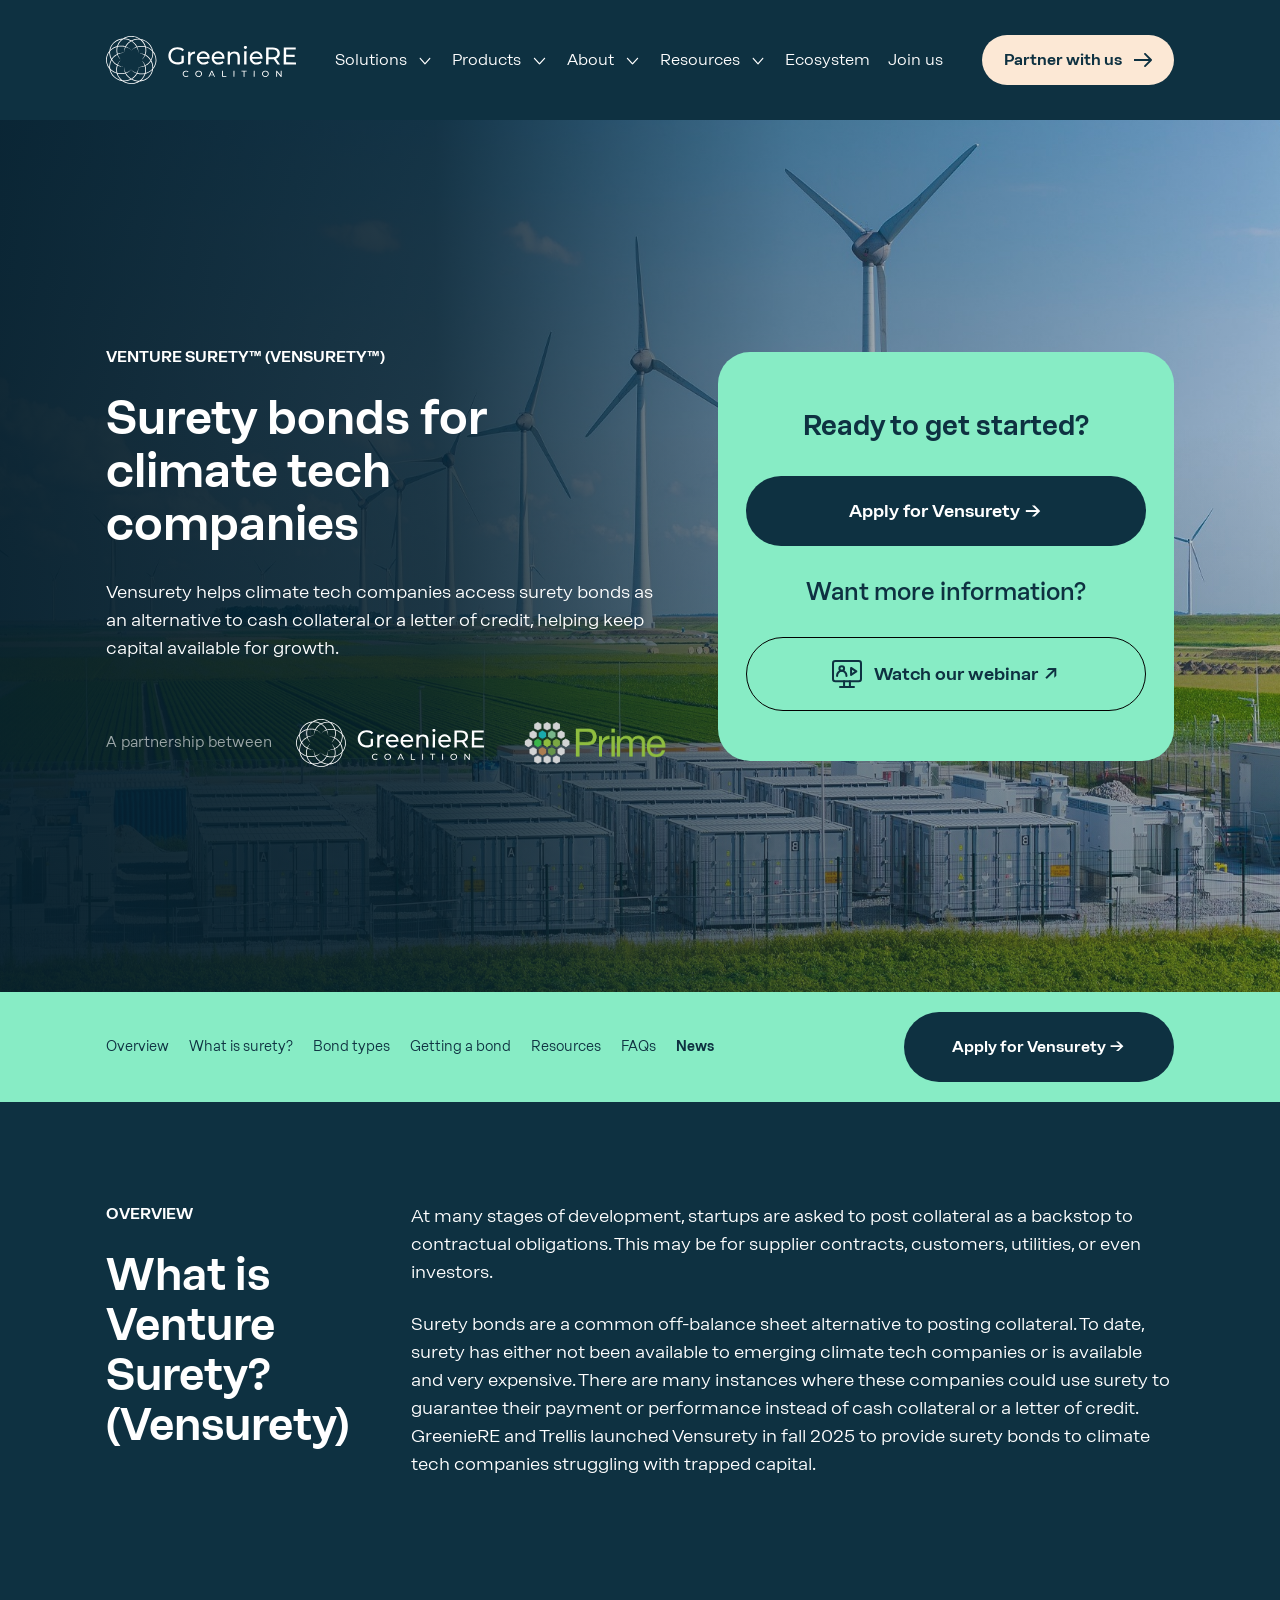
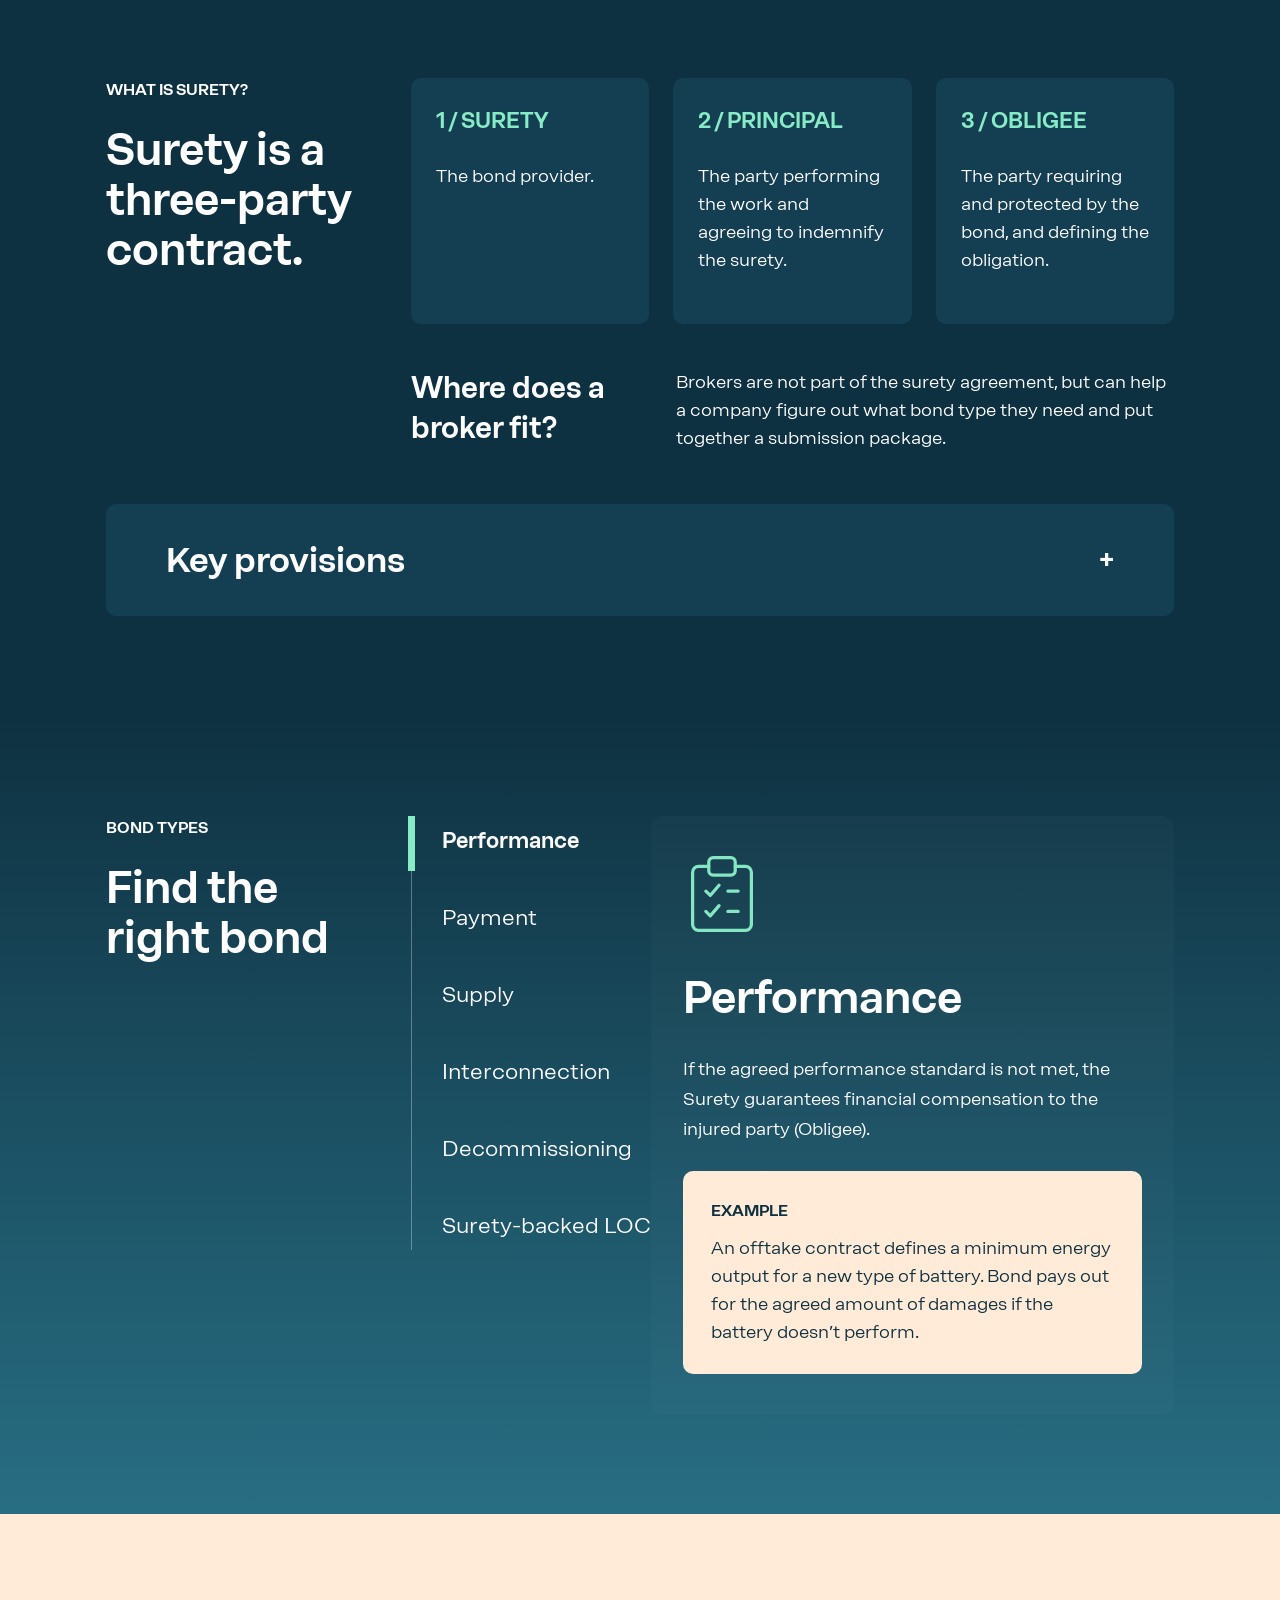
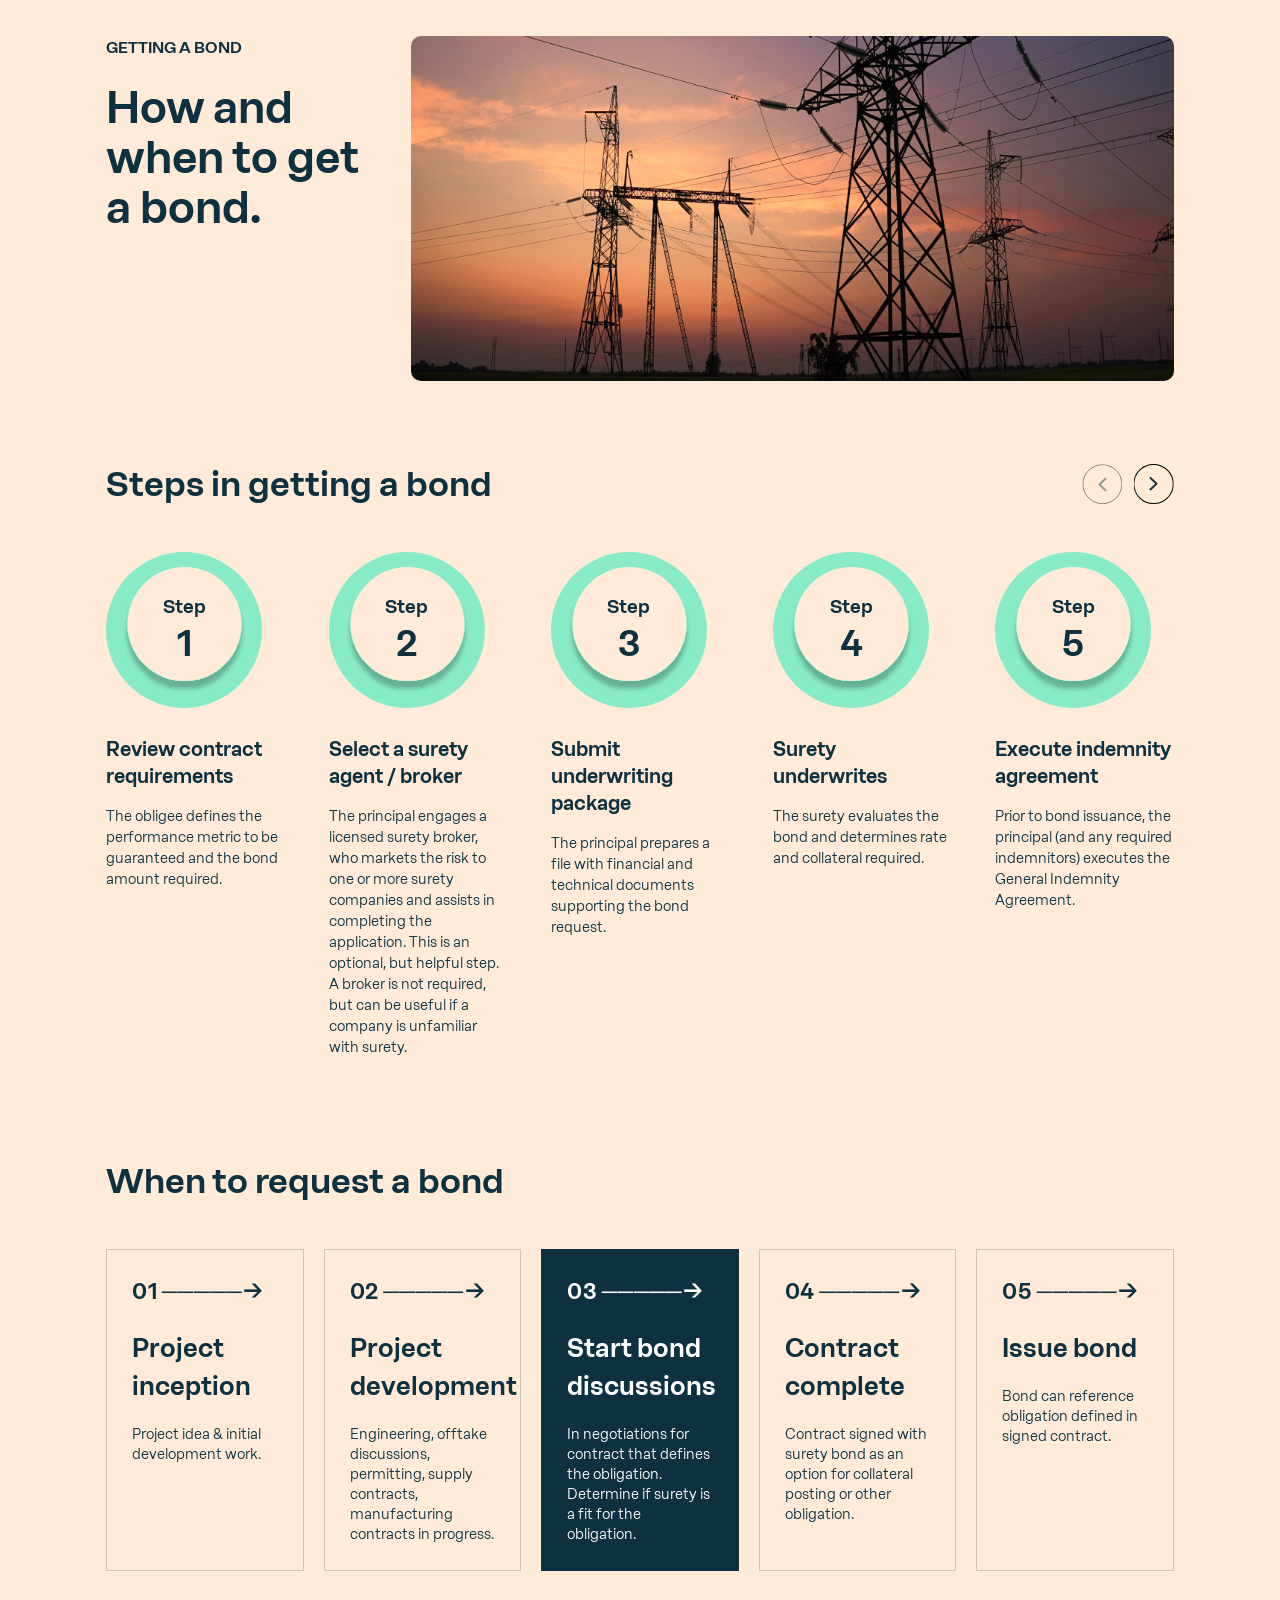
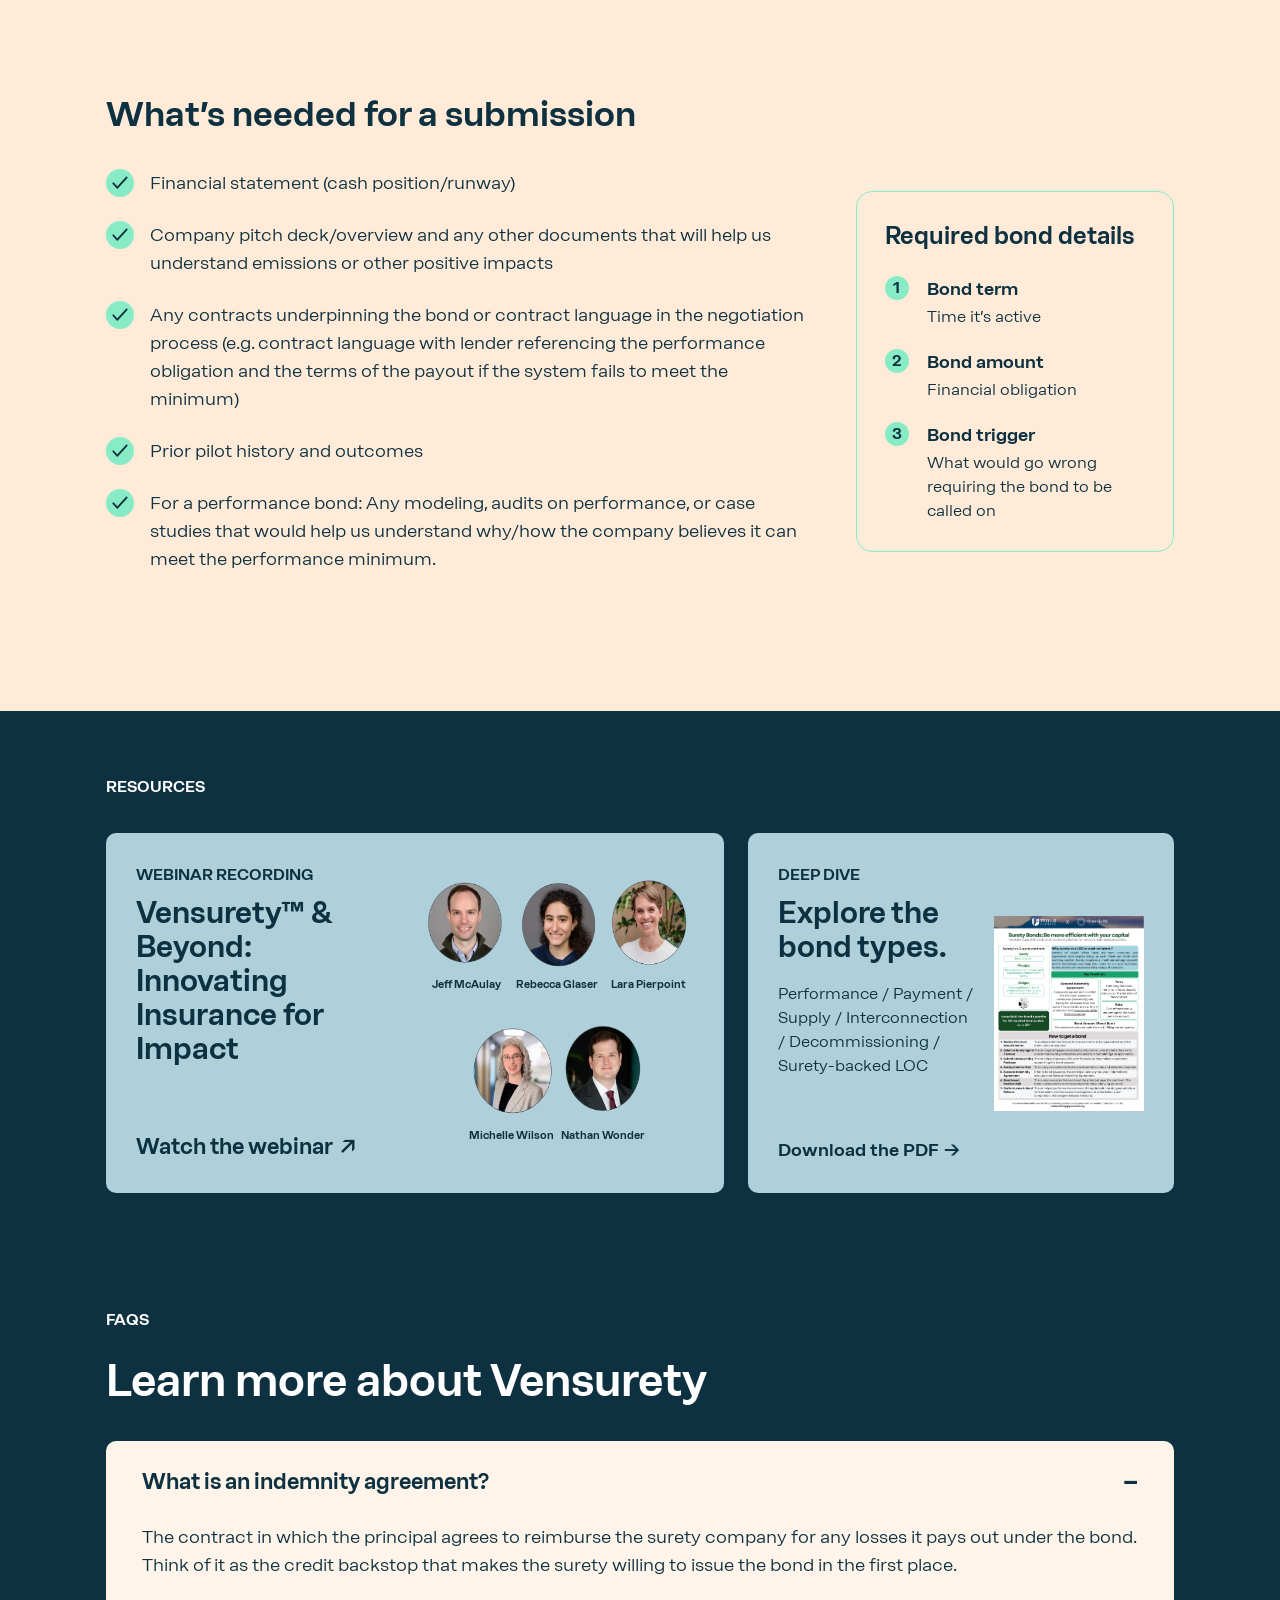
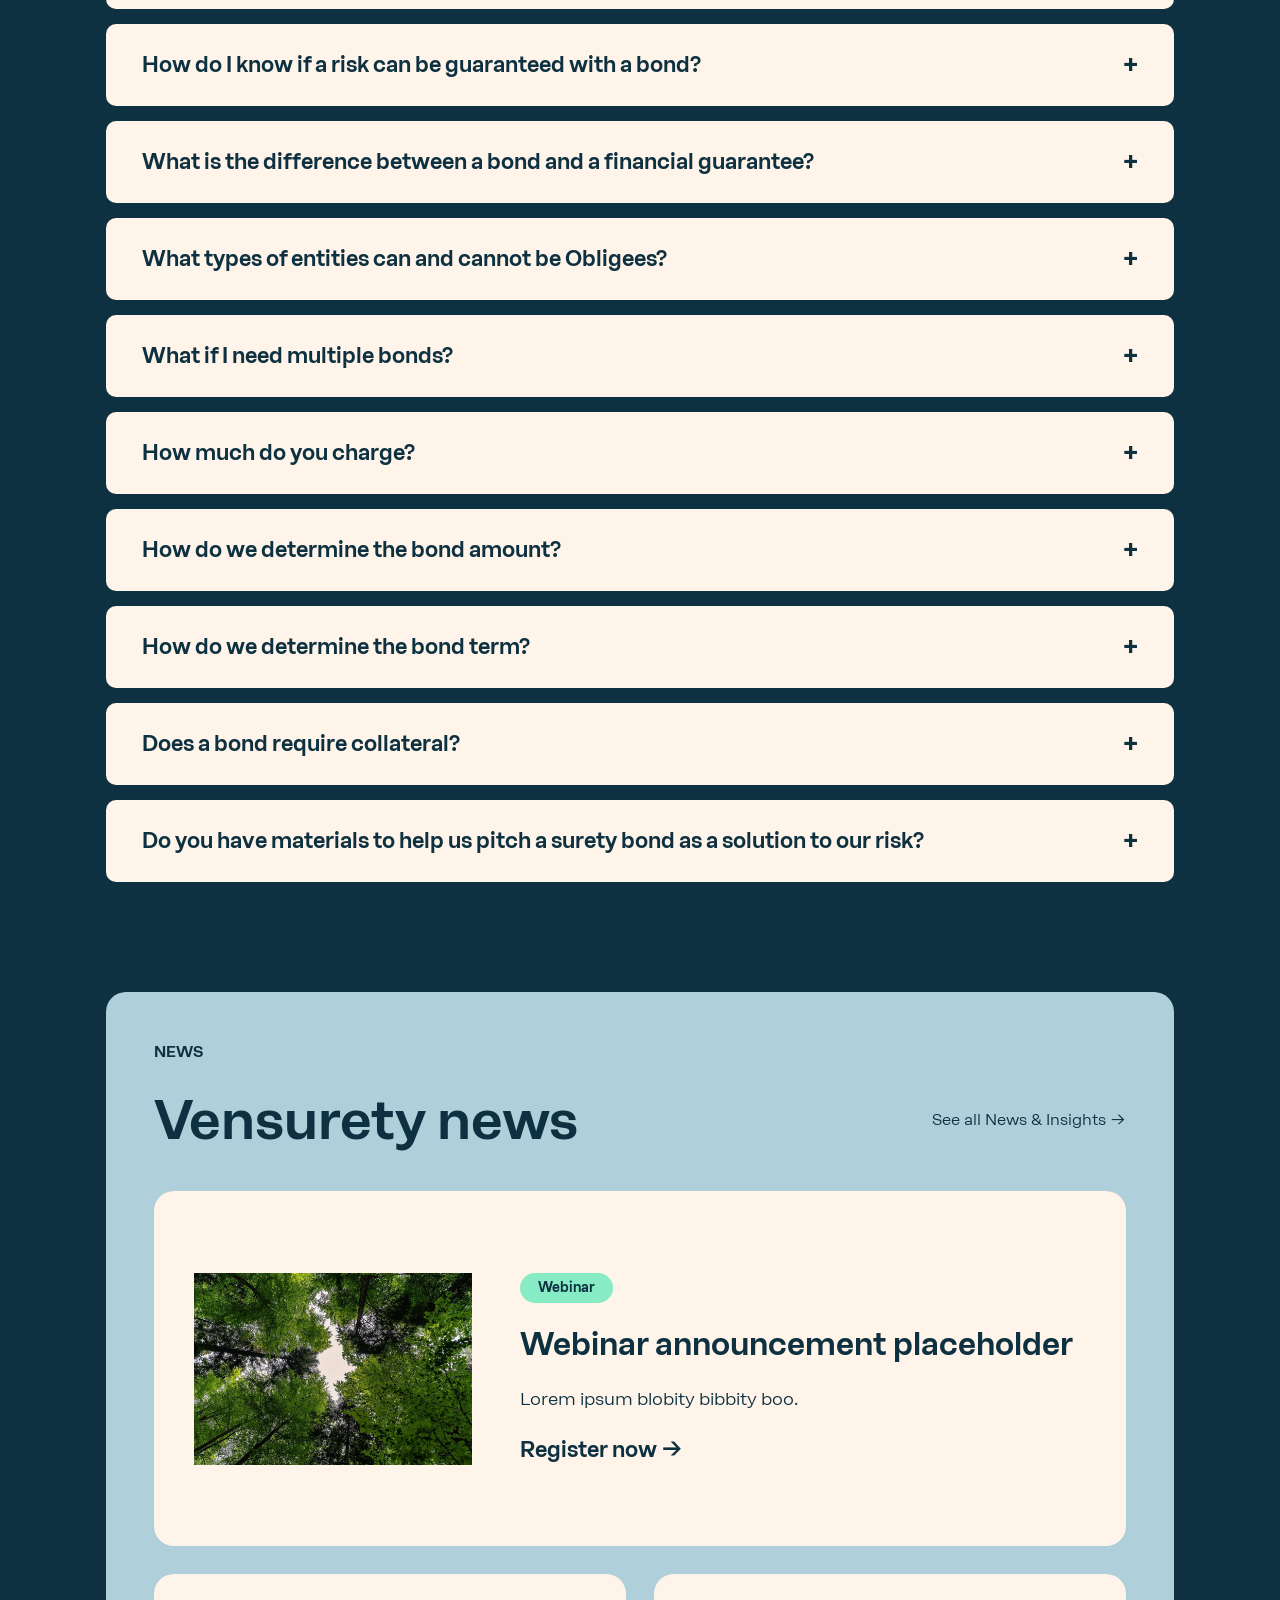
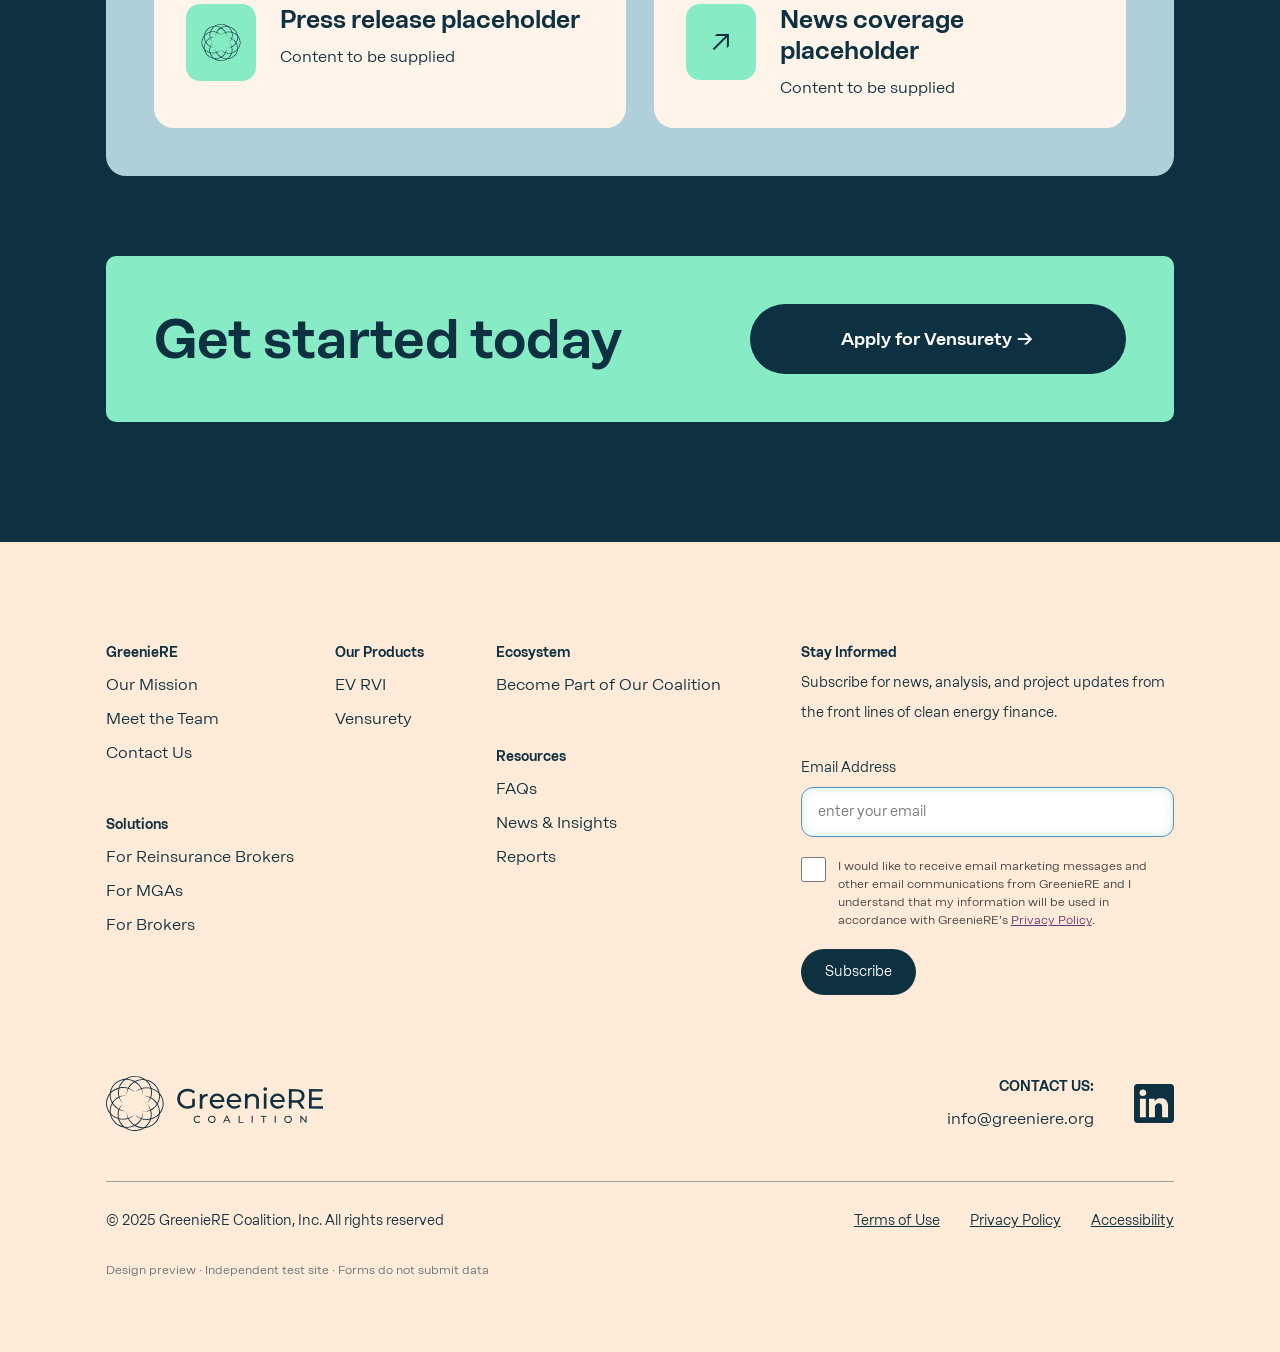
==== commit 3da909da: "Use former transmission hero image in Getting a Bond" ====
--- a/index.html
+++ b/index.html
@@ -1,5 +1,5 @@
 <!doctype html>
-<html lang="en"><head><meta charset="utf-8"><meta name="viewport" content="width=device-width, initial-scale=1"><meta name="robots" content="noindex,nofollow"><meta name="description" content="A design preview of GreenieRE’s Vensurety landing page: surety bonds for climate tech companies."><meta name="theme-color" content="#0e3141"><title>Vensurety | GreenieRE Design Preview</title><link rel="stylesheet" href="./styles.css"><link rel="preload" href="./NeueRational-Regular.woff" as="font" type="font/woff" crossorigin><script src="./app.js" defer></script><style>.hero-image img{object-fit:cover;object-position:center bottom}.hero-overlay{background:linear-gradient(90deg,rgba(5,30,43,.94) 0%,rgba(5,30,43,.84) 34%,rgba(5,30,43,.4) 62%,rgba(5,30,43,.12) 100%),linear-gradient(0deg,rgba(5,30,43,.38),transparent 65%)}@media(max-width:700px){.hero-image img{object-position:58% center}.hero-overlay{background:linear-gradient(90deg,rgba(5,30,43,.9),rgba(5,30,43,.65)),linear-gradient(0deg,rgba(5,30,43,.4),transparent 65%)}}</style><style>@media(min-width:1200px){.hero{min-height:872px}}</style></head>
+<html lang="en"><head><meta charset="utf-8"><meta name="viewport" content="width=device-width, initial-scale=1"><meta name="robots" content="noindex,nofollow"><meta name="description" content="A design preview of GreenieRE’s Vensurety landing page: surety bonds for climate tech companies."><meta name="theme-color" content="#0e3141"><title>Vensurety | GreenieRE Design Preview</title><link rel="stylesheet" href="./styles.css"><link rel="preload" href="./NeueRational-Regular.woff" as="font" type="font/woff" crossorigin><script src="./app.js" defer></script><style>.hero-image img{object-fit:cover;object-position:center 80%}.hero-overlay{background:linear-gradient(90deg,rgba(5,30,43,.94) 0%,rgba(5,30,43,.84) 34%,rgba(5,30,43,.4) 62%,rgba(5,30,43,.12) 100%),linear-gradient(0deg,rgba(5,30,43,.38),transparent 65%)}@media(max-width:700px){.hero-image img{object-position:58% center}.hero-overlay{background:linear-gradient(90deg,rgba(5,30,43,.9),rgba(5,30,43,.65)),linear-gradient(0deg,rgba(5,30,43,.4),transparent 65%)}}</style><style>@media(min-width:1200px){.hero{min-height:872px}}</style></head>
 <body><a class="skip-link" href="#main">Skip to content</a>
 <header class="site-header"><div class="container header-inner"><a href="https://greeniere.org/" aria-label="GreenieRE home" target="_blank" rel="noopener noreferrer"><picture class="brand"><source media="(max-width: 700px)" srcset="./2cd1d.svg"><img src="./53b1e.svg" alt="GreenieRE" loading="lazy"></picture></a><nav class="primary-nav" aria-label="Main navigation"><details class="nav-dropdown"><summary>Solutions <img src="./9c6f5.svg" alt="" loading="lazy"></summary><div><a class="" href="https://greeniere.org/insurers" target="_blank" rel="noopener noreferrer">For Insurers</a><a class="" href="https://greeniere.org/mgas" target="_blank" rel="noopener noreferrer">For MGAs</a><a class="" href="https://greeniere.org/brokers" target="_blank" rel="noopener noreferrer">For Brokers</a></div></details><details class="nav-dropdown"><summary>Products <img src="./0fcd6.svg" alt="" loading="lazy"></summary><div><a class="" href="#overview">Vensurety</a><button type="button" class="text-link" data-preview="EV RVI">EV RVI</button></div></details><details class="nav-dropdown"><summary>About <img src="./0fcd6.svg" alt="" loading="lazy"></summary><div><a class="" href="https://greeniere.org/about" target="_blank" rel="noopener noreferrer">Our Mission</a><a class="" href="https://greeniere.org/our-team" target="_blank" rel="noopener noreferrer">Meet the Team</a></div></details><details class="nav-dropdown"><summary>Resources <img src="./0fcd6.svg" alt="" loading="lazy"></summary><div><a class="" href="https://greeniere.org/news-and-insights" target="_blank" rel="noopener noreferrer">News &amp; Insights</a><a class="" href="#faqs">FAQs</a><a class="" href="https://greeniere.org/reports" target="_blank" rel="noopener noreferrer">Reports</a></div></details><a class="" href="https://greeniere.org/ecosystem" target="_blank" rel="noopener noreferrer">Ecosystem</a><a class="" href="https://greeniere.org/coalition" target="_blank" rel="noopener noreferrer">Join us</a></nav><a class="button partner" href="https://greeniere.org/contact" target="_blank" rel="noopener noreferrer">Partner with us <img src="./7077a.svg" alt="" loading="lazy"></a><button class="menu-toggle" aria-label="Open main menu" aria-expanded="false" aria-controls="mobile-menu"><img src="./8aa4e.svg" alt="" loading="lazy"></button></div><nav id="mobile-menu" aria-label="Mobile main navigation" hidden><details class="nav-dropdown"><summary>Solutions <img src="./9c6f5.svg" alt="" loading="lazy"></summary><div><a class="" href="https://greeniere.org/insurers" target="_blank" rel="noopener noreferrer">For Insurers</a><a class="" href="https://greeniere.org/mgas" target="_blank" rel="noopener noreferrer">For MGAs</a><a class="" href="https://greeniere.org/brokers" target="_blank" rel="noopener noreferrer">For Brokers</a></div></details><details class="nav-dropdown"><summary>Products <img src="./0fcd6.svg" alt="" loading="lazy"></summary><div><a class="" href="#overview">Vensurety</a><button type="button" class="text-link" data-preview="EV RVI">EV RVI</button></div></details><details class="nav-dropdown"><summary>About <img src="./0fcd6.svg" alt="" loading="lazy"></summary><div><a class="" href="https://greeniere.org/about" target="_blank" rel="noopener noreferrer">Our Mission</a><a class="" href="https://greeniere.org/our-team" target="_blank" rel="noopener noreferrer">Meet the Team</a></div></details><details class="nav-dropdown"><summary>Resources <img src="./0fcd6.svg" alt="" loading="lazy"></summary><div><a class="" href="https://greeniere.org/news-and-insights" target="_blank" rel="noopener noreferrer">News &amp; Insights</a><a class="" href="#faqs">FAQs</a><a class="" href="https://greeniere.org/reports" target="_blank" rel="noopener noreferrer">Reports</a></div></details><a class="" href="https://greeniere.org/ecosystem" target="_blank" rel="noopener noreferrer">Ecosystem</a><a class="" href="https://greeniere.org/coalition" target="_blank" rel="noopener noreferrer">Join us</a><a class="" href="https://greeniere.org/contact" target="_blank" rel="noopener noreferrer">Partner with us</a></nav></header>
 <main id="main"><section class="hero" aria-labelledby="hero-title"><picture class="hero-image"><img src="./vensurety-wind-storage.jpg" alt="" fetchpriority="high"></picture><div class="hero-overlay"></div><div class="container hero-inner"><div class="hero-copy"><p class="eyebrow">Venture Surety™ (Vensurety™)</p><h1 id="hero-title">Surety bonds for climate tech companies</h1><p class="hero-description">Vensurety helps climate tech companies access surety bonds as an alternative to cash collateral or a letter of credit, helping keep capital available for growth.</p><div class="partnership"><p>A partnership between</p><div class="partner-brands"><picture><source media="(max-width: 700px)" srcset="./2f6db.svg"><img src="./bb101.svg" alt="GreenieRE" loading="lazy"></picture><img src="./a1706.png" alt="Prime Coalition" class="prime-logo" loading="lazy"></div></div></div><aside class="hero-cta"><h2>Ready to get started?</h2><button type="button" class="button dark hero-apply" data-preview="Vensurety application">Apply for Vensurety →</button><p>Want more information?</p><button type="button" class="button outline" data-preview="Webinar recording"><img src="./f4d4e.svg" alt="" loading="lazy">Watch our webinar ↗</button></aside></div></section>
@@ -7,7 +7,7 @@
 <section id="overview" class="section container split overview"><div class="section-heading"><p class="eyebrow">OVERVIEW</p><h2>What is<br>Venture Surety?<br>(Vensurety)</h2></div><div class="body-copy"><p>At many stages of development, startups are asked to post collateral as a backstop to contractual obligations. This may be for supplier contracts, customers, utilities, or even investors.</p><p>Surety bonds are a common off-balance sheet alternative to posting collateral. To date, surety has either not been available to emerging climate tech companies or is available and very expensive. There are many instances where these companies could use surety to guarantee their payment or performance instead of cash collateral or a letter of credit. GreenieRE and Trellis launched Vensurety in fall 2025 to provide surety bonds to climate tech companies struggling with trapped capital.</p></div></section>
 <section id="surety" class="section container surety"><div class="split"><div class="section-heading"><p class="eyebrow">WHAT IS SURETY?</p><h2>Surety is a three-party contract.</h2></div><div><div class="party-grid"><article class="party"><h3>1 / SURETY</h3><p>The bond provider.</p></article><article class="party"><h3>2 / PRINCIPAL</h3><p>The party performing the work and agreeing to indemnify the surety.</p></article><article class="party"><h3>3 / OBLIGEE</h3><p>The party requiring and protected by the bond, and defining the obligation.</p></article></div><div class="broker"><h3>Where does a broker fit?</h3><p>Brokers are not part of the surety agreement, but can help a company figure out what bond type they need and put together a submission package.</p></div></div></div><details class="provisions"><summary>Key provisions</summary><div class="provision-intro"><h3>General Indemnity Agreement</h3><p>A separate agreement in which the Principal agrees to reimburse (indemnify) the Surety for all losses from the bond. This is the Surety’s primary protection and how bonds differ from insurance.</p></div><div class="provision-grid"><div><h3>Term</h3><p>How long the bond remains in force. Usually annually or the duration of the contract.</p></div><div><h3>Rate</h3><p>Cost of the bond. A percentage of the bond penalty amount.</p></div><div><h3>Bond amount / penal sum</h3><p>The maximum amount paid for not fulfilling the obligation.</p></div></div></details></section>
 <section id="bond-types" class="bond-section"><div class="container section split"><div class="section-heading"><p class="eyebrow">BOND TYPES</p><h2>Find the<br>right bond</h2></div><div class="bond-layout"><div class="bond-tabs" role="tablist" aria-label="Bond types" aria-orientation="vertical"><button role="tab" id="tab-0" aria-selected="true" aria-controls="panel-0" tabindex="0">Performance</button><button role="tab" id="tab-1" aria-selected="false" aria-controls="panel-1" tabindex="-1">Payment</button><button role="tab" id="tab-2" aria-selected="false" aria-controls="panel-2" tabindex="-1">Supply</button><button role="tab" id="tab-3" aria-selected="false" aria-controls="panel-3" tabindex="-1">Interconnection</button><button role="tab" id="tab-4" aria-selected="false" aria-controls="panel-4" tabindex="-1">Decommissioning</button><button role="tab" id="tab-5" aria-selected="false" aria-controls="panel-5" tabindex="-1">Surety-backed LOC</button></div><div class="bond-panels"><article class="bond-panel" role="tabpanel" id="panel-0" aria-labelledby="tab-0"><picture class="bond-icon"><source media="(max-width: 700px)" srcset="./d08af.svg"><img src="./f4a4b.svg" alt="" loading="lazy"></picture><h3>Performance</h3><p>If the agreed performance standard is not met, the Surety guarantees financial compensation to the injured party (Obligee).</p><div class="bond-example"><p class="eyebrow">EXAMPLE</p><p>An offtake contract defines a minimum energy output for a new type of battery. Bond pays out for the agreed amount of damages if the battery doesn’t perform.</p></div></article><article class="bond-panel" role="tabpanel" id="panel-1" aria-labelledby="tab-1" hidden><h3>Payment</h3><p class="preview-copy">Payment bond details haven’t been supplied in this design yet.</p><button type="button" class="text-link" data-preview="Payment bond inquiry">Ask about this bond →</button></article><article class="bond-panel" role="tabpanel" id="panel-2" aria-labelledby="tab-2" hidden><h3>Supply</h3><p class="preview-copy">Supply bond details haven’t been supplied in this design yet.</p><button type="button" class="text-link" data-preview="Supply bond inquiry">Ask about this bond →</button></article><article class="bond-panel" role="tabpanel" id="panel-3" aria-labelledby="tab-3" hidden><h3>Interconnection</h3><p class="preview-copy">Interconnection bond details haven’t been supplied in this design yet.</p><button type="button" class="text-link" data-preview="Interconnection bond inquiry">Ask about this bond →</button></article><article class="bond-panel" role="tabpanel" id="panel-4" aria-labelledby="tab-4" hidden><h3>Decommissioning</h3><p class="preview-copy">Decommissioning bond details haven’t been supplied in this design yet.</p><button type="button" class="text-link" data-preview="Decommissioning bond inquiry">Ask about this bond →</button></article><article class="bond-panel" role="tabpanel" id="panel-5" aria-labelledby="tab-5" hidden><h3>Surety-backed LOC</h3><p class="preview-copy">Surety-backed LOC bond details haven’t been supplied in this design yet.</p><button type="button" class="text-link" data-preview="Surety-backed LOC bond inquiry">Ask about this bond →</button></article></div></div></div></section>
-<section id="getting-a-bond" class="getting-section"><div class="container section"><div class="split getting-intro"><div class="section-heading"><p class="eyebrow">GETTING A BOND</p><h2>How and when to get a bond.</h2></div><picture class="getting-image"><source media="(max-width: 700px)" srcset="./48451.png"><img src="./ac43a.png" alt="Renewable energy generation and battery storage" loading="lazy"></picture></div><div class="steps-heading"><h3>Steps in getting a bond</h3><div class="desktop-step-nav"><button class="step-prev" aria-label="Previous steps" disabled><img src="./bfaaf.svg" alt="" loading="lazy"></button><button class="step-next" aria-label="Next steps"><img src="./bfaaf.svg" alt="" loading="lazy"></button></div></div><div class="steps-track" tabindex="0" aria-label="Steps in getting a bond"><article class="step-card"><div class="step-badge"><picture class="step-ring"><source media="(max-width: 700px)" srcset="./2c5d7.svg"><img src="./90890.svg" alt="" loading="lazy"></picture><picture class="step-arc"><source media="(max-width: 700px)" srcset="./5998e.svg"><img src="./bd182.svg" alt="" loading="lazy"></picture><div>Step<strong>1</strong></div></div><h4>Review contract requirements</h4><p>The obligee defines the performance metric to be guaranteed and the bond amount required.</p></article><article class="step-card"><div class="step-badge"><picture class="step-ring"><source media="(max-width: 700px)" srcset="./2c5d7.svg"><img src="./90890.svg" alt="" loading="lazy"></picture><picture class="step-arc"><source media="(max-width: 700px)" srcset="./5998e.svg"><img src="./bd182.svg" alt="" loading="lazy"></picture><div>Step<strong>2</strong></div></div><h4>Select a surety agent / broker</h4><p>The principal engages a licensed surety broker, who markets the risk to one or more surety companies and assists in completing the application. This is an optional, but helpful step. A broker is not required, but can be useful if a company is unfamiliar with surety.</p></article><article class="step-card"><div class="step-badge"><picture class="step-ring"><source media="(max-width: 700px)" srcset="./2c5d7.svg"><img src="./90890.svg" alt="" loading="lazy"></picture><picture class="step-arc"><source media="(max-width: 700px)" srcset="./5998e.svg"><img src="./bd182.svg" alt="" loading="lazy"></picture><div>Step<strong>3</strong></div></div><h4>Submit underwriting package</h4><p>The principal prepares a file with financial and technical documents supporting the bond request.</p></article><article class="step-card"><div class="step-badge"><picture class="step-ring"><source media="(max-width: 700px)" srcset="./2c5d7.svg"><img src="./90890.svg" alt="" loading="lazy"></picture><picture class="step-arc"><source media="(max-width: 700px)" srcset="./5998e.svg"><img src="./bd182.svg" alt="" loading="lazy"></picture><div>Step<strong>4</strong></div></div><h4>Surety underwrites</h4><p>The surety evaluates the bond and determines rate and collateral required.</p></article><article class="step-card"><div class="step-badge"><picture class="step-ring"><source media="(max-width: 700px)" srcset="./2c5d7.svg"><img src="./90890.svg" alt="" loading="lazy"></picture><picture class="step-arc"><source media="(max-width: 700px)" srcset="./5998e.svg"><img src="./bd182.svg" alt="" loading="lazy"></picture><div>Step<strong>5</strong></div></div><h4>Execute indemnity agreement</h4><p>Prior to bond issuance, the principal (and any required indemnitors) executes the General Indemnity Agreement.</p></article><article class="step-card"><div class="step-badge"><picture class="step-ring"><source media="(max-width: 700px)" srcset="./2c5d7.svg"><img src="./90890.svg" alt="" loading="lazy"></picture><picture class="step-arc"><source media="(max-width: 700px)" srcset="./5998e.svg"><img src="./bd182.svg" alt="" loading="lazy"></picture><div>Step<strong>6</strong></div></div><h4>Bond issued; premium paid</h4><p>The surety executes the bond and the principal pays the premium. The bond is attached to or incorporated into the underlying contract.</p></article></div><div class="mobile-step-nav"><button class="step-prev" aria-label="Previous step" disabled><img src="./580bf.svg" alt="" loading="lazy"></button><p id="step-count" aria-live="polite">1 of 6</p><button class="step-next" aria-label="Next step"><img src="./2c596.svg" alt="" loading="lazy"></button></div><div class="timeline-section"><h3>When to request a bond</h3><div class="timeline"><article><p class="timeline-number">01 ─────→</p><h4>Project inception</h4><p>Project idea &amp; initial development work.</p></article><article><p class="timeline-number">02 ─────→</p><h4>Project development</h4><p>Engineering, offtake discussions, permitting, supply contracts, manufacturing contracts in progress.</p></article><article class="highlight"><p class="timeline-number">03 ─────→</p><h4>Start bond discussions</h4><p>In negotiations for contract that defines the obligation. Determine if surety is a fit for the obligation.</p></article><article><p class="timeline-number">04 ─────→</p><h4>Contract complete</h4><p>Contract signed with surety bond as an option for collateral posting or other obligation.</p></article><article><p class="timeline-number">05 ─────→</p><h4>Issue bond</h4><p>Bond can reference obligation defined in signed contract.</p></article></div></div><div class="submission"><h3>What’s needed for a submission</h3><div class="submission-grid"><ul class="checklist"><li><span aria-hidden="true">✓</span><p>Financial statement (cash position/runway)</p></li><li><span aria-hidden="true">✓</span><p>Company pitch deck/overview and any other documents that will help us understand emissions or other positive impacts</p></li><li><span aria-hidden="true">✓</span><p>Any contracts underpinning the bond or contract language in the negotiation process (e.g. contract language with lender referencing the performance obligation and the terms of the payout if the system fails to meet the minimum)</p></li><li><span aria-hidden="true">✓</span><p>Prior pilot history and outcomes</p></li><li><span aria-hidden="true">✓</span><p>For a performance bond: Any modeling, audits on performance, or case studies that would help us understand why/how the company believes it can meet the performance minimum.</p></li></ul><aside class="required-details"><h4>Required bond details</h4><div><span>1</span><div><h5>Bond term</h5><p>Time it’s active</p></div></div><div><span>2</span><div><h5>Bond amount</h5><p>Financial obligation</p></div></div><div><span>3</span><div><h5>Bond trigger</h5><p>What would go wrong requiring the bond to be called on</p></div></div></aside></div></div></div></section>
+<section id="getting-a-bond" class="getting-section"><div class="container section"><div class="split getting-intro"><div class="section-heading"><p class="eyebrow">GETTING A BOND</p><h2>How and when to get a bond.</h2></div><picture class="getting-image"><source media="(max-width: 700px)" srcset="./47ab0.png"><img src="./99748.png" alt="Electricity transmission towers and power lines at sunset" loading="lazy"></picture></div><div class="steps-heading"><h3>Steps in getting a bond</h3><div class="desktop-step-nav"><button class="step-prev" aria-label="Previous steps" disabled><img src="./bfaaf.svg" alt="" loading="lazy"></button><button class="step-next" aria-label="Next steps"><img src="./bfaaf.svg" alt="" loading="lazy"></button></div></div><div class="steps-track" tabindex="0" aria-label="Steps in getting a bond"><article class="step-card"><div class="step-badge"><picture class="step-ring"><source media="(max-width: 700px)" srcset="./2c5d7.svg"><img src="./90890.svg" alt="" loading="lazy"></picture><picture class="step-arc"><source media="(max-width: 700px)" srcset="./5998e.svg"><img src="./bd182.svg" alt="" loading="lazy"></picture><div>Step<strong>1</strong></div></div><h4>Review contract requirements</h4><p>The obligee defines the performance metric to be guaranteed and the bond amount required.</p></article><article class="step-card"><div class="step-badge"><picture class="step-ring"><source media="(max-width: 700px)" srcset="./2c5d7.svg"><img src="./90890.svg" alt="" loading="lazy"></picture><picture class="step-arc"><source media="(max-width: 700px)" srcset="./5998e.svg"><img src="./bd182.svg" alt="" loading="lazy"></picture><div>Step<strong>2</strong></div></div><h4>Select a surety agent / broker</h4><p>The principal engages a licensed surety broker, who markets the risk to one or more surety companies and assists in completing the application. This is an optional, but helpful step. A broker is not required, but can be useful if a company is unfamiliar with surety.</p></article><article class="step-card"><div class="step-badge"><picture class="step-ring"><source media="(max-width: 700px)" srcset="./2c5d7.svg"><img src="./90890.svg" alt="" loading="lazy"></picture><picture class="step-arc"><source media="(max-width: 700px)" srcset="./5998e.svg"><img src="./bd182.svg" alt="" loading="lazy"></picture><div>Step<strong>3</strong></div></div><h4>Submit underwriting package</h4><p>The principal prepares a file with financial and technical documents supporting the bond request.</p></article><article class="step-card"><div class="step-badge"><picture class="step-ring"><source media="(max-width: 700px)" srcset="./2c5d7.svg"><img src="./90890.svg" alt="" loading="lazy"></picture><picture class="step-arc"><source media="(max-width: 700px)" srcset="./5998e.svg"><img src="./bd182.svg" alt="" loading="lazy"></picture><div>Step<strong>4</strong></div></div><h4>Surety underwrites</h4><p>The surety evaluates the bond and determines rate and collateral required.</p></article><article class="step-card"><div class="step-badge"><picture class="step-ring"><source media="(max-width: 700px)" srcset="./2c5d7.svg"><img src="./90890.svg" alt="" loading="lazy"></picture><picture class="step-arc"><source media="(max-width: 700px)" srcset="./5998e.svg"><img src="./bd182.svg" alt="" loading="lazy"></picture><div>Step<strong>5</strong></div></div><h4>Execute indemnity agreement</h4><p>Prior to bond issuance, the principal (and any required indemnitors) executes the General Indemnity Agreement.</p></article><article class="step-card"><div class="step-badge"><picture class="step-ring"><source media="(max-width: 700px)" srcset="./2c5d7.svg"><img src="./90890.svg" alt="" loading="lazy"></picture><picture class="step-arc"><source media="(max-width: 700px)" srcset="./5998e.svg"><img src="./bd182.svg" alt="" loading="lazy"></picture><div>Step<strong>6</strong></div></div><h4>Bond issued; premium paid</h4><p>The surety executes the bond and the principal pays the premium. The bond is attached to or incorporated into the underlying contract.</p></article></div><div class="mobile-step-nav"><button class="step-prev" aria-label="Previous step" disabled><img src="./580bf.svg" alt="" loading="lazy"></button><p id="step-count" aria-live="polite">1 of 6</p><button class="step-next" aria-label="Next step"><img src="./2c596.svg" alt="" loading="lazy"></button></div><div class="timeline-section"><h3>When to request a bond</h3><div class="timeline"><article><p class="timeline-number">01 ─────→</p><h4>Project inception</h4><p>Project idea &amp; initial development work.</p></article><article><p class="timeline-number">02 ─────→</p><h4>Project development</h4><p>Engineering, offtake discussions, permitting, supply contracts, manufacturing contracts in progress.</p></article><article class="highlight"><p class="timeline-number">03 ─────→</p><h4>Start bond discussions</h4><p>In negotiations for contract that defines the obligation. Determine if surety is a fit for the obligation.</p></article><article><p class="timeline-number">04 ─────→</p><h4>Contract complete</h4><p>Contract signed with surety bond as an option for collateral posting or other obligation.</p></article><article><p class="timeline-number">05 ─────→</p><h4>Issue bond</h4><p>Bond can reference obligation defined in signed contract.</p></article></div></div><div class="submission"><h3>What’s needed for a submission</h3><div class="submission-grid"><ul class="checklist"><li><span aria-hidden="true">✓</span><p>Financial statement (cash position/runway)</p></li><li><span aria-hidden="true">✓</span><p>Company pitch deck/overview and any other documents that will help us understand emissions or other positive impacts</p></li><li><span aria-hidden="true">✓</span><p>Any contracts underpinning the bond or contract language in the negotiation process (e.g. contract language with lender referencing the performance obligation and the terms of the payout if the system fails to meet the minimum)</p></li><li><span aria-hidden="true">✓</span><p>Prior pilot history and outcomes</p></li><li><span aria-hidden="true">✓</span><p>For a performance bond: Any modeling, audits on performance, or case studies that would help us understand why/how the company believes it can meet the performance minimum.</p></li></ul><aside class="required-details"><h4>Required bond details</h4><div><span>1</span><div><h5>Bond term</h5><p>Time it’s active</p></div></div><div><span>2</span><div><h5>Bond amount</h5><p>Financial obligation</p></div></div><div><span>3</span><div><h5>Bond trigger</h5><p>What would go wrong requiring the bond to be called on</p></div></div></aside></div></div></div></section>
 <section id="resources" class="section container resources"><p class="eyebrow">RESOURCES</p><div class="resource-grid"><article class="webinar"><div class="webinar-copy"><p class="eyebrow">WEBINAR RECORDING</p><h2>Vensurety™ &amp; Beyond: Innovating Insurance for Impact</h2><button type="button" class="text-link" data-preview="Webinar recording">Watch the webinar ↗</button></div><div class="speakers"><figure class="speaker speaker-0"><div class="portrait"><img src="./3ecd1.png" alt="Portrait of Jeff McAulay" loading="lazy"></div><figcaption>Jeff McAulay</figcaption></figure><figure class="speaker speaker-1"><div class="portrait"><img src="./3ecd1.png" alt="Portrait of Rebecca Glaser" loading="lazy"></div><figcaption>Rebecca Glaser</figcaption></figure><figure class="speaker speaker-2"><div class="portrait"><img src="./3ecd1.png" alt="Portrait of Lara Pierpoint" loading="lazy"></div><figcaption>Lara Pierpoint</figcaption></figure><figure class="speaker speaker-3"><div class="portrait"><img src="./3ecd1.png" alt="Portrait of Michelle Wilson" loading="lazy"></div><figcaption>Michelle Wilson</figcaption></figure><figure class="speaker speaker-4"><div class="portrait"><img src="./3ecd1.png" alt="Portrait of Nathan Wonder" loading="lazy"></div><figcaption>Nathan Wonder</figcaption></figure></div></article><article class="deep-dive"><div><p class="eyebrow">DEEP DIVE</p><h2>Explore the<br>bond types.</h2><p>Performance / Payment / Supply / Interconnection / Decommissioning / Surety-backed LOC</p><button type="button" class="text-link" data-preview="Bond-type PDF guide">Download the PDF →</button></div><img src="./0737d.png" alt="Venture Surety Bond Explainers guide cover" class="guide-cover" loading="lazy"></article></div></section>
 <section id="faqs" class="section container faqs"><p class="eyebrow">FAQs</p><h2>Learn more about Vensurety</h2><div class="faq-list"><details open><summary>What is an indemnity agreement?</summary><div><p>The contract in which the principal agrees to reimburse the surety company for any losses it pays out under the bond. Think of it as the credit backstop that makes the surety willing to issue the bond in the first place.</p></div></details><details><summary>How do I know if a risk can be guaranteed with a bond?</summary><div><p>This answer hasn’t been supplied in the design yet. <a class="" href="https://greeniere.org/contact" target="_blank" rel="noopener noreferrer">Contact GreenieRE</a> for more information.</p></div></details><details><summary>What is the difference between a bond and a financial guarantee?</summary><div><p>This answer hasn’t been supplied in the design yet. <a class="" href="https://greeniere.org/contact" target="_blank" rel="noopener noreferrer">Contact GreenieRE</a> for more information.</p></div></details><details><summary>What types of entities can and cannot be Obligees?</summary><div><p>This answer hasn’t been supplied in the design yet. <a class="" href="https://greeniere.org/contact" target="_blank" rel="noopener noreferrer">Contact GreenieRE</a> for more information.</p></div></details><details><summary>What if I need multiple bonds?</summary><div><p>This answer hasn’t been supplied in the design yet. <a class="" href="https://greeniere.org/contact" target="_blank" rel="noopener noreferrer">Contact GreenieRE</a> for more information.</p></div></details><details><summary>How much do you charge?</summary><div><p>This answer hasn’t been supplied in the design yet. <a class="" href="https://greeniere.org/contact" target="_blank" rel="noopener noreferrer">Contact GreenieRE</a> for more information.</p></div></details><details><summary>How do we determine the bond amount?</summary><div><p>This answer hasn’t been supplied in the design yet. <a class="" href="https://greeniere.org/contact" target="_blank" rel="noopener noreferrer">Contact GreenieRE</a> for more information.</p></div></details><details><summary>How do we determine the bond term?</summary><div><p>This answer hasn’t been supplied in the design yet. <a class="" href="https://greeniere.org/contact" target="_blank" rel="noopener noreferrer">Contact GreenieRE</a> for more information.</p></div></details><details><summary>Does a bond require collateral?</summary><div><p>This answer hasn’t been supplied in the design yet. <a class="" href="https://greeniere.org/contact" target="_blank" rel="noopener noreferrer">Contact GreenieRE</a> for more information.</p></div></details><details><summary>Do you have materials to help us pitch a surety bond as a solution to our risk?</summary><div><p>This answer hasn’t been supplied in the design yet. <a class="" href="https://greeniere.org/contact" target="_blank" rel="noopener noreferrer">Contact GreenieRE</a> for more information.</p></div></details></div></section>
 <section id="news" class="section container news"><div class="news-panel"><p class="eyebrow">NEWS</p><div class="news-heading"><h2>Vensurety news</h2><a class="" href="https://greeniere.org/news-and-insights" target="_blank" rel="noopener noreferrer">See all News &amp; Insights →</a></div><article class="featured-news"><img src="./9b919.png" alt="Workshop participants discussing clean-energy finance" loading="lazy"><div><span class="pill">Webinar</span><h3>Webinar announcement placeholder</h3><p>Lorem ipsum blobity bibbity boo.</p><button type="button" class="text-link" data-preview="Webinar registration">Register now →</button></div></article><div class="other-news"><article><img src="./93625.svg" alt="" loading="lazy"><div><h3>Press release placeholder</h3><p>Content to be supplied</p></div></article><article><span class="news-arrow" aria-hidden="true">↗</span><div><h3>News coverage placeholder</h3><p>Content to be supplied</p></div></article></div></div></section>
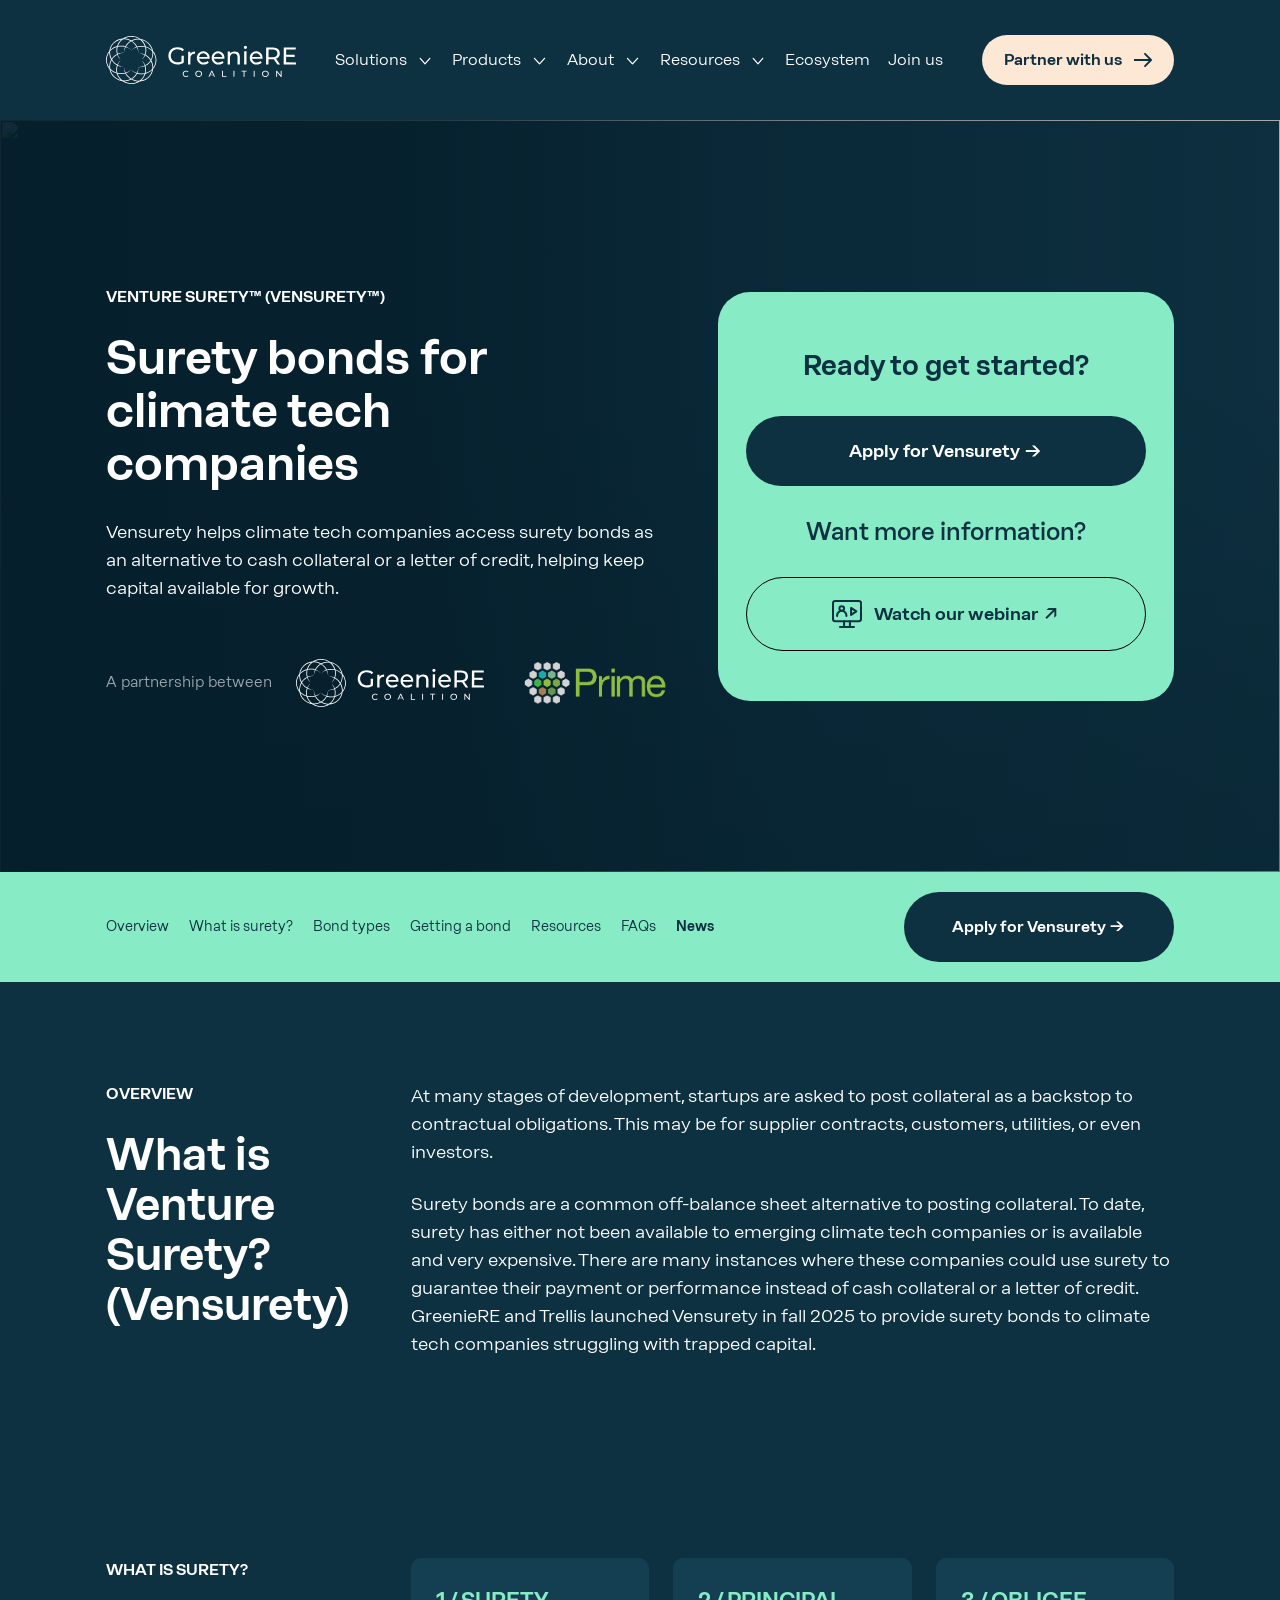
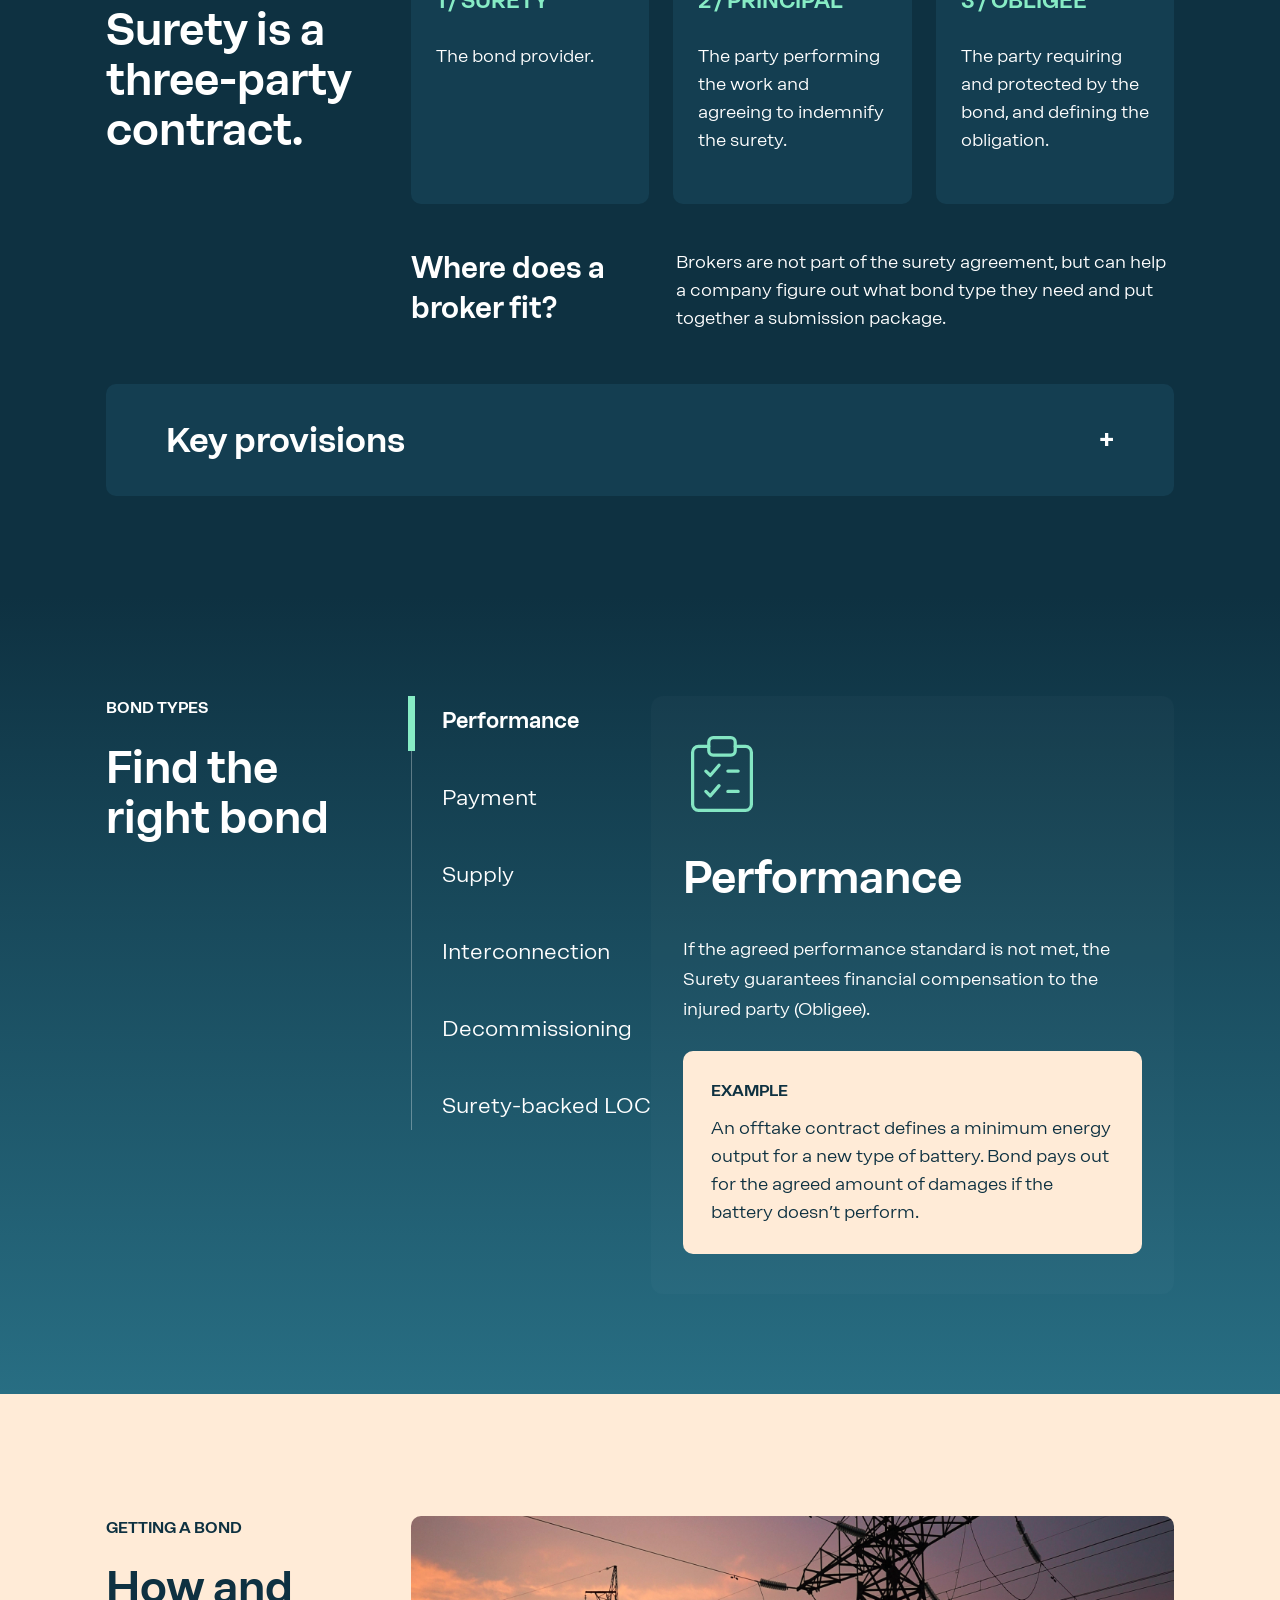
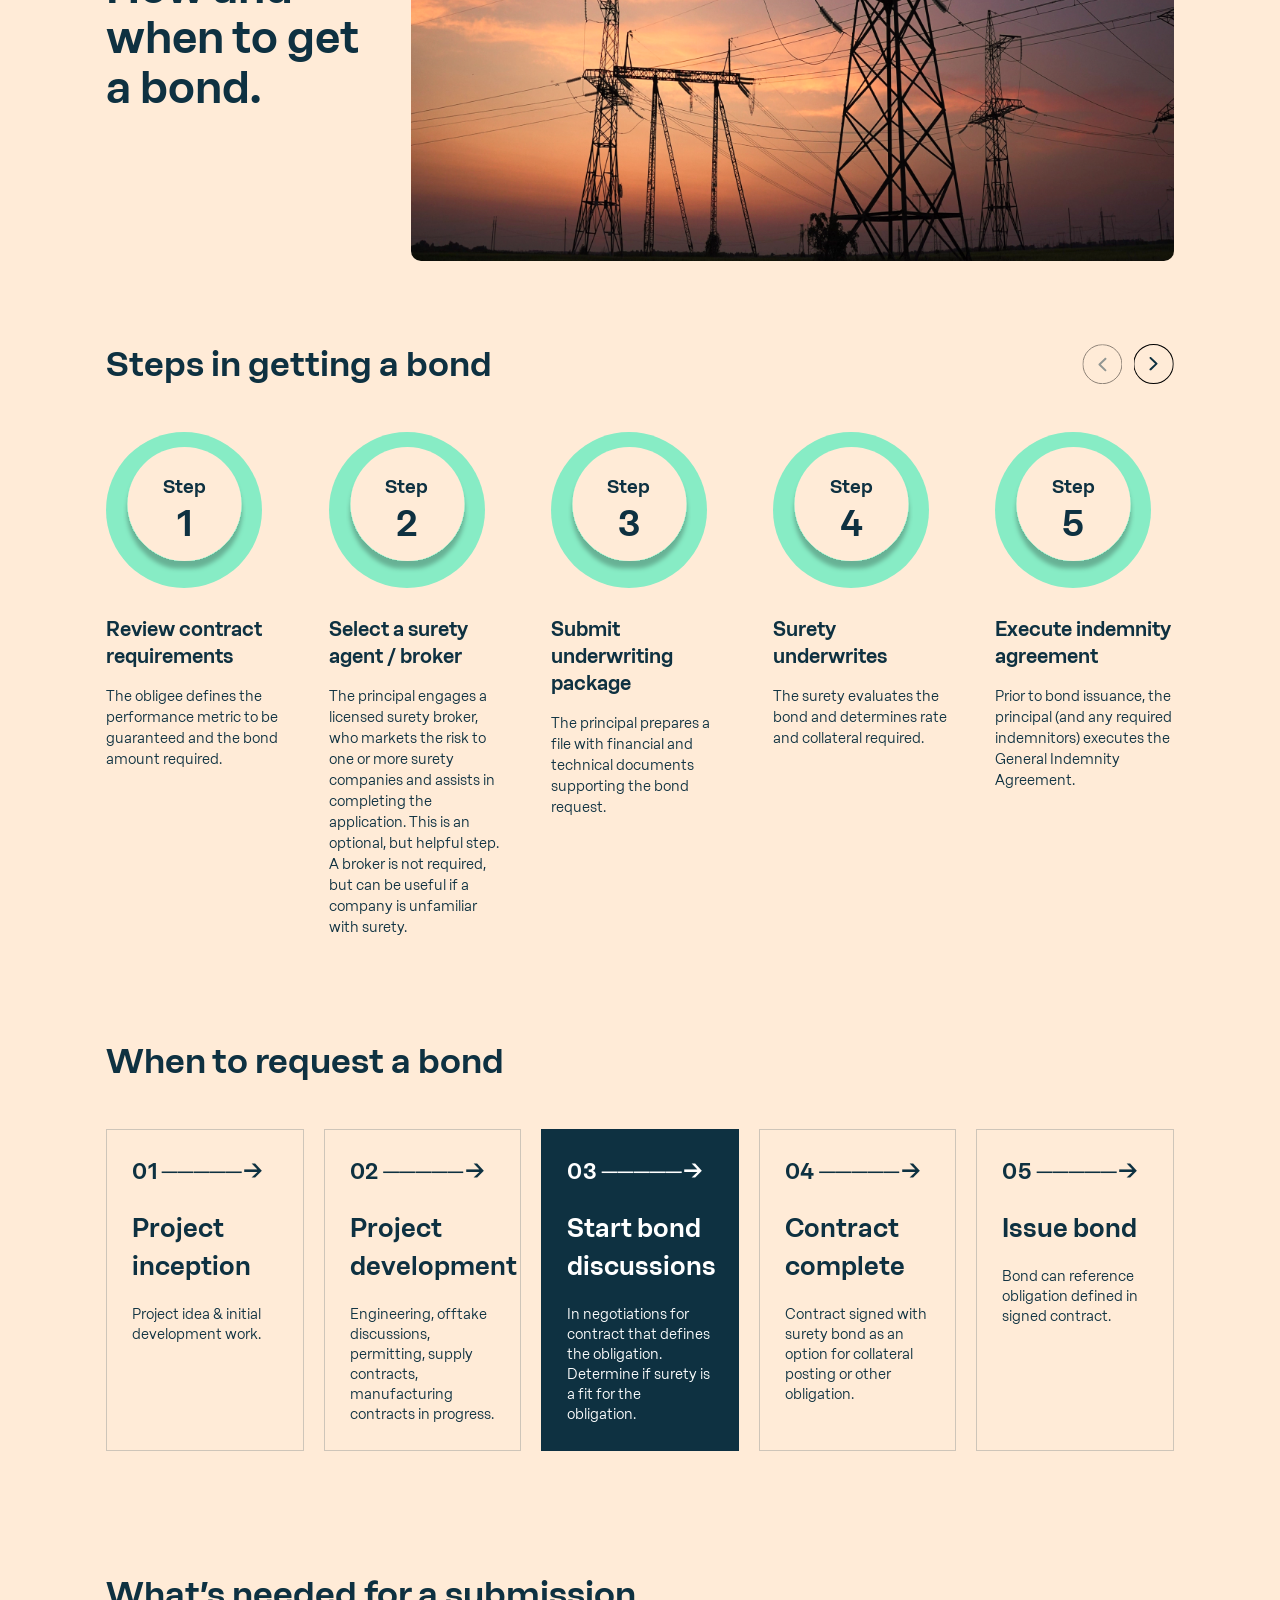
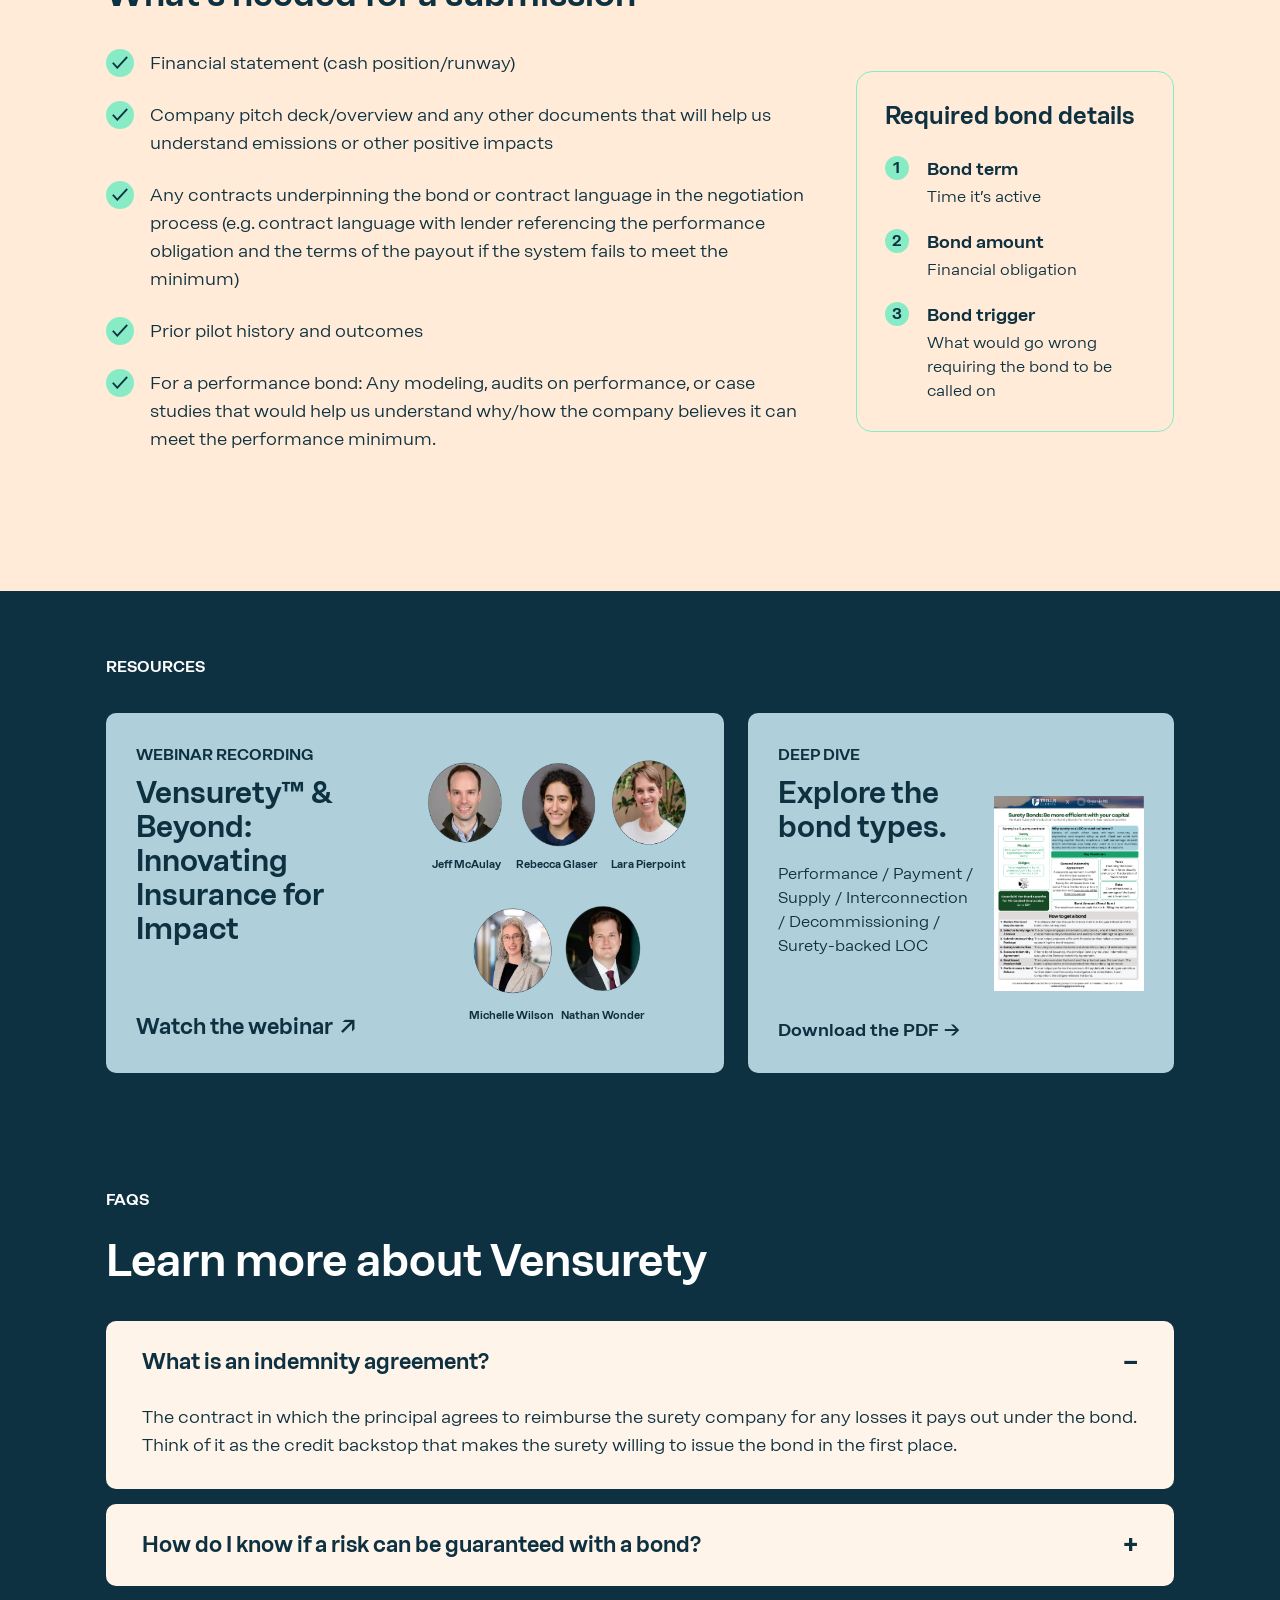
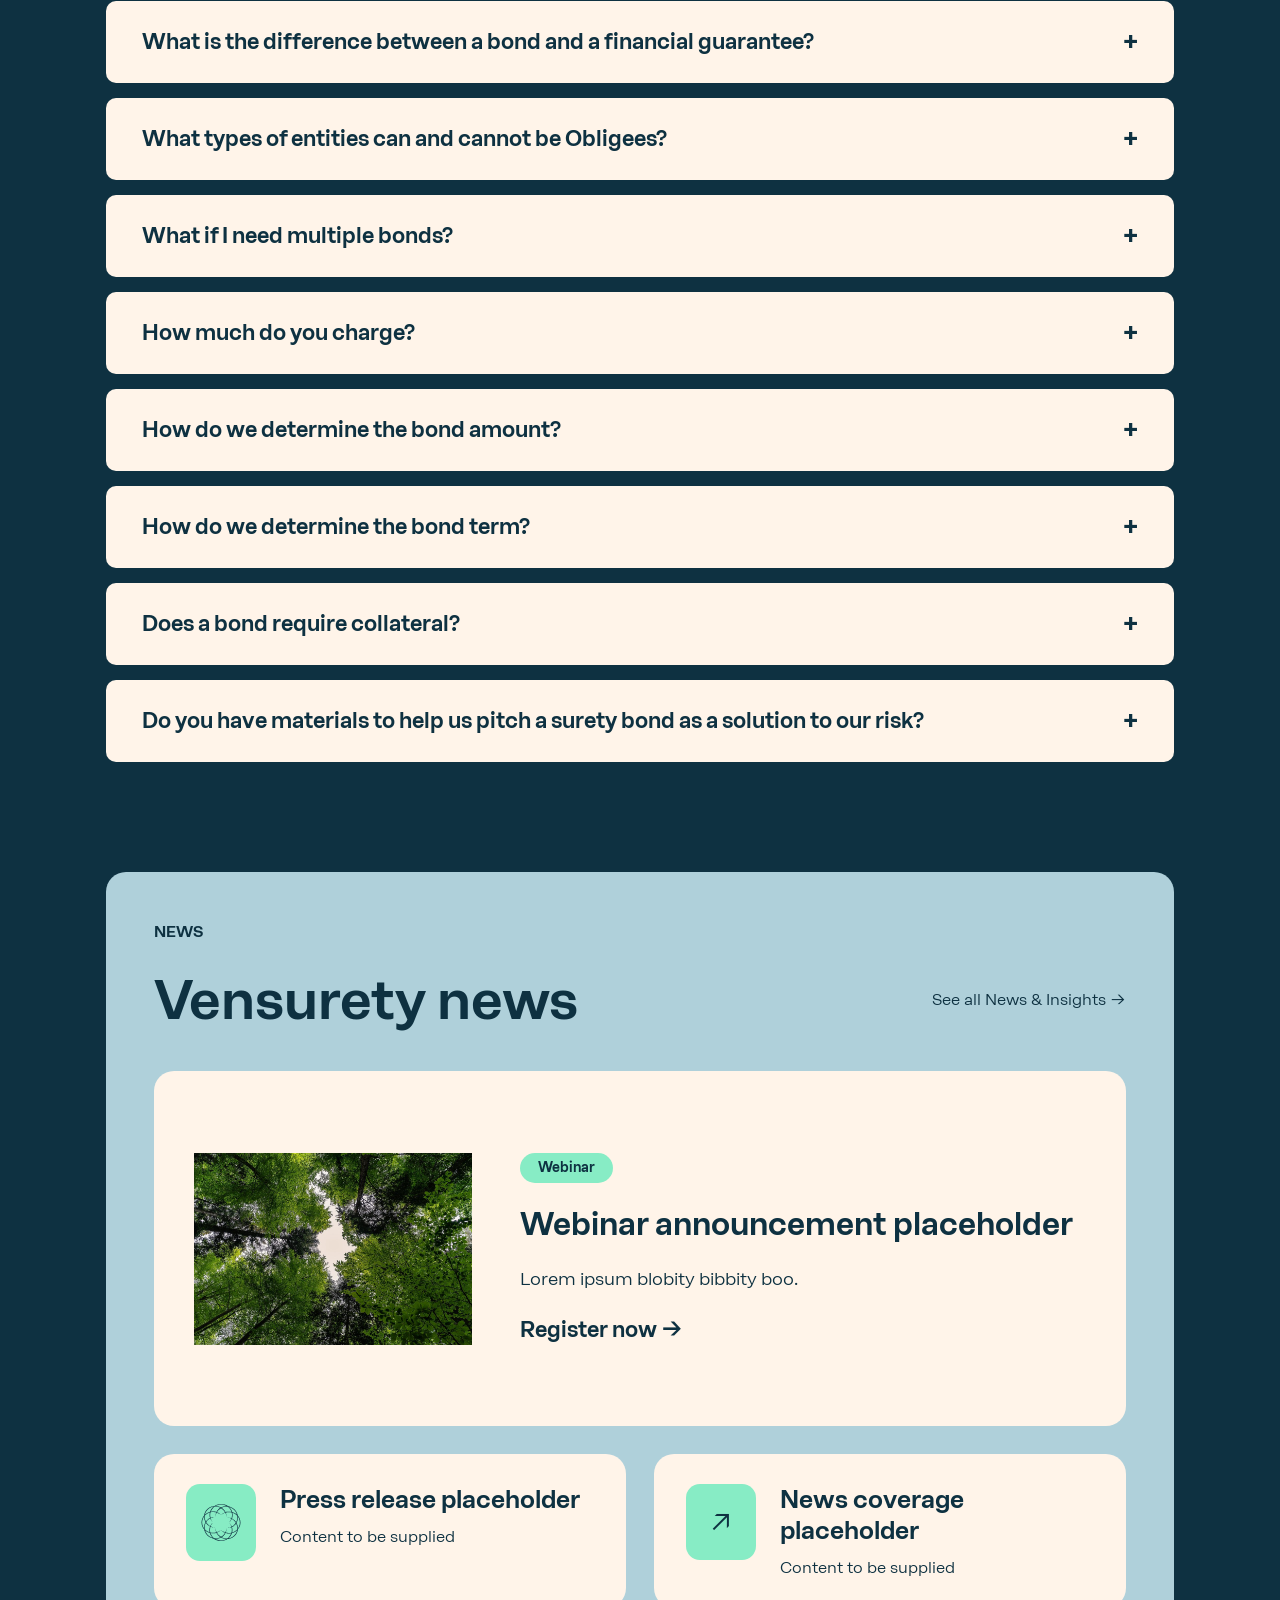
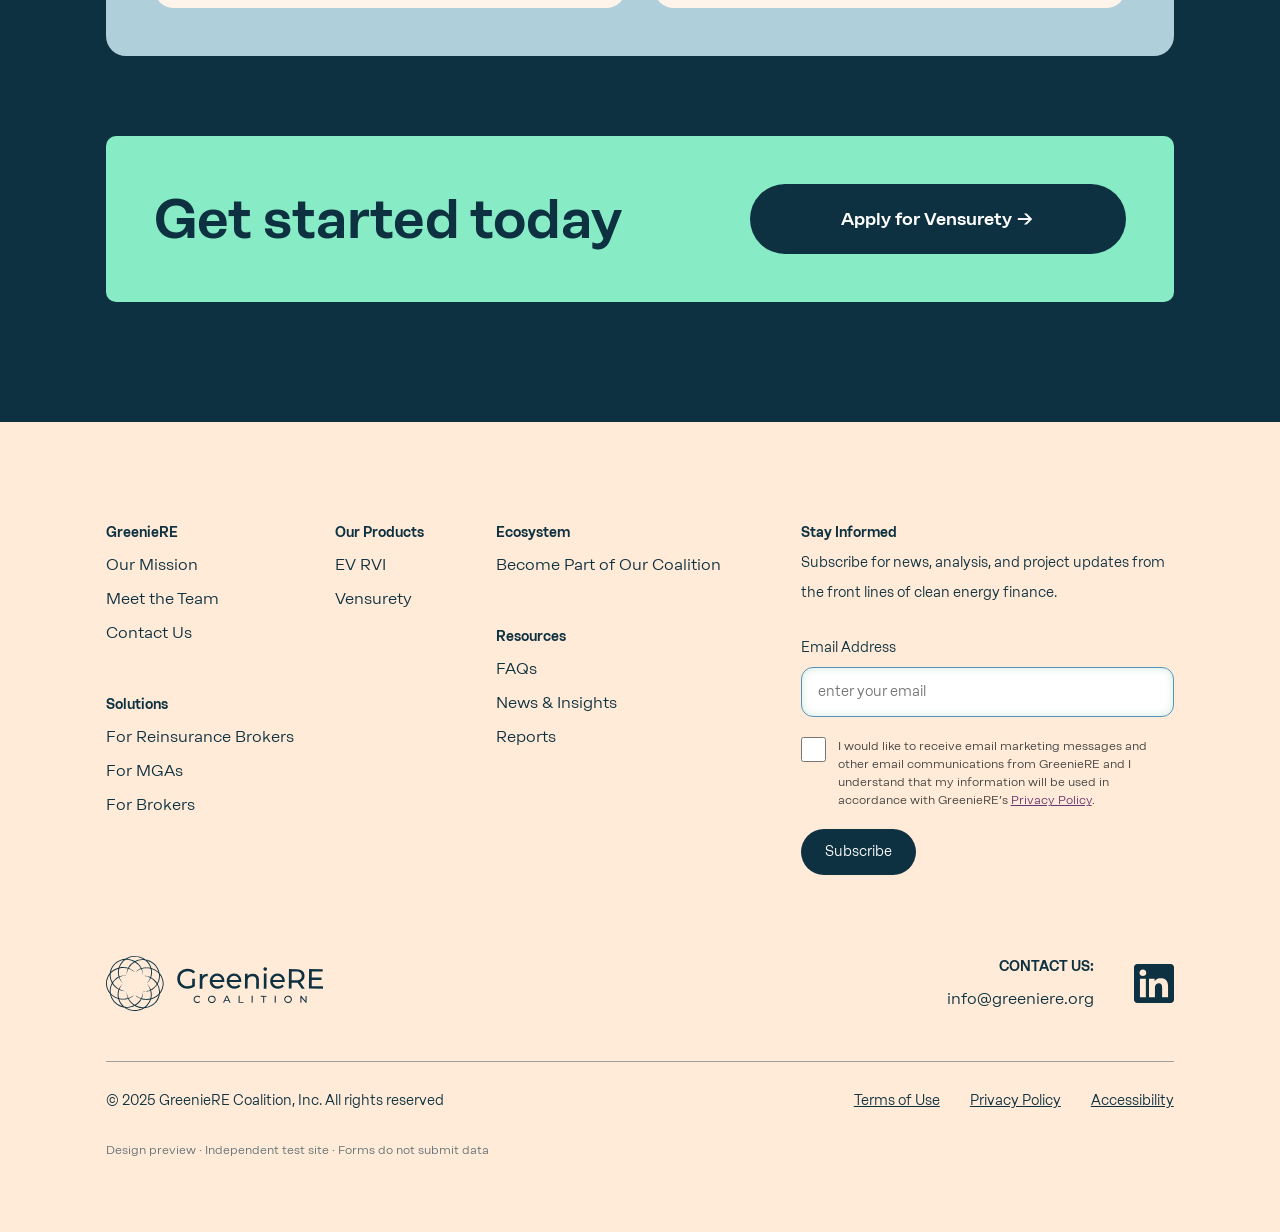
==== commit 8ab21282: "Use new battery landscape hero with 752px desktop minimum height" ====
--- a/index.html
+++ b/index.html
@@ -1,8 +1,8 @@
 <!doctype html>
-<html lang="en"><head><meta charset="utf-8"><meta name="viewport" content="width=device-width, initial-scale=1"><meta name="robots" content="noindex,nofollow"><meta name="description" content="A design preview of GreenieRE’s Vensurety landing page: surety bonds for climate tech companies."><meta name="theme-color" content="#0e3141"><title>Vensurety | GreenieRE Design Preview</title><link rel="stylesheet" href="./styles.css"><link rel="preload" href="./NeueRational-Regular.woff" as="font" type="font/woff" crossorigin><script src="./app.js" defer></script><style>.hero-image img{object-fit:cover;object-position:center 80%}.hero-overlay{background:linear-gradient(90deg,rgba(5,30,43,.94) 0%,rgba(5,30,43,.84) 34%,rgba(5,30,43,.4) 62%,rgba(5,30,43,.12) 100%),linear-gradient(0deg,rgba(5,30,43,.38),transparent 65%)}@media(max-width:700px){.hero-image img{object-position:58% center}.hero-overlay{background:linear-gradient(90deg,rgba(5,30,43,.9),rgba(5,30,43,.65)),linear-gradient(0deg,rgba(5,30,43,.4),transparent 65%)}}</style><style>@media(min-width:1200px){.hero{min-height:872px}}</style></head>
+<html lang="en"><head><meta charset="utf-8"><meta name="viewport" content="width=device-width, initial-scale=1"><meta name="robots" content="noindex,nofollow"><meta name="description" content="A design preview of GreenieRE’s Vensurety landing page: surety bonds for climate tech companies."><meta name="theme-color" content="#0e3141"><title>Vensurety | GreenieRE Design Preview</title><link rel="stylesheet" href="./styles.css"><link rel="preload" href="./NeueRational-Regular.woff" as="font" type="font/woff" crossorigin><script src="./app.js" defer></script><style>.hero-image img{object-fit:cover;object-position:center 40%}.hero-overlay{background:linear-gradient(90deg,rgba(5,30,43,.94) 0%,rgba(5,30,43,.84) 34%,rgba(5,30,43,.4) 62%,rgba(5,30,43,.12) 100%),linear-gradient(0deg,rgba(5,30,43,.38),transparent 65%)}@media(max-width:700px){.hero-image img{object-position:58% center}.hero-overlay{background:linear-gradient(90deg,rgba(5,30,43,.9),rgba(5,30,43,.65)),linear-gradient(0deg,rgba(5,30,43,.4),transparent 65%)}}</style><style>@media(min-width:1200px){.hero{min-height:752px}}</style></head>
 <body><a class="skip-link" href="#main">Skip to content</a>
 <header class="site-header"><div class="container header-inner"><a href="https://greeniere.org/" aria-label="GreenieRE home" target="_blank" rel="noopener noreferrer"><picture class="brand"><source media="(max-width: 700px)" srcset="./2cd1d.svg"><img src="./53b1e.svg" alt="GreenieRE" loading="lazy"></picture></a><nav class="primary-nav" aria-label="Main navigation"><details class="nav-dropdown"><summary>Solutions <img src="./9c6f5.svg" alt="" loading="lazy"></summary><div><a class="" href="https://greeniere.org/insurers" target="_blank" rel="noopener noreferrer">For Insurers</a><a class="" href="https://greeniere.org/mgas" target="_blank" rel="noopener noreferrer">For MGAs</a><a class="" href="https://greeniere.org/brokers" target="_blank" rel="noopener noreferrer">For Brokers</a></div></details><details class="nav-dropdown"><summary>Products <img src="./0fcd6.svg" alt="" loading="lazy"></summary><div><a class="" href="#overview">Vensurety</a><button type="button" class="text-link" data-preview="EV RVI">EV RVI</button></div></details><details class="nav-dropdown"><summary>About <img src="./0fcd6.svg" alt="" loading="lazy"></summary><div><a class="" href="https://greeniere.org/about" target="_blank" rel="noopener noreferrer">Our Mission</a><a class="" href="https://greeniere.org/our-team" target="_blank" rel="noopener noreferrer">Meet the Team</a></div></details><details class="nav-dropdown"><summary>Resources <img src="./0fcd6.svg" alt="" loading="lazy"></summary><div><a class="" href="https://greeniere.org/news-and-insights" target="_blank" rel="noopener noreferrer">News &amp; Insights</a><a class="" href="#faqs">FAQs</a><a class="" href="https://greeniere.org/reports" target="_blank" rel="noopener noreferrer">Reports</a></div></details><a class="" href="https://greeniere.org/ecosystem" target="_blank" rel="noopener noreferrer">Ecosystem</a><a class="" href="https://greeniere.org/coalition" target="_blank" rel="noopener noreferrer">Join us</a></nav><a class="button partner" href="https://greeniere.org/contact" target="_blank" rel="noopener noreferrer">Partner with us <img src="./7077a.svg" alt="" loading="lazy"></a><button class="menu-toggle" aria-label="Open main menu" aria-expanded="false" aria-controls="mobile-menu"><img src="./8aa4e.svg" alt="" loading="lazy"></button></div><nav id="mobile-menu" aria-label="Mobile main navigation" hidden><details class="nav-dropdown"><summary>Solutions <img src="./9c6f5.svg" alt="" loading="lazy"></summary><div><a class="" href="https://greeniere.org/insurers" target="_blank" rel="noopener noreferrer">For Insurers</a><a class="" href="https://greeniere.org/mgas" target="_blank" rel="noopener noreferrer">For MGAs</a><a class="" href="https://greeniere.org/brokers" target="_blank" rel="noopener noreferrer">For Brokers</a></div></details><details class="nav-dropdown"><summary>Products <img src="./0fcd6.svg" alt="" loading="lazy"></summary><div><a class="" href="#overview">Vensurety</a><button type="button" class="text-link" data-preview="EV RVI">EV RVI</button></div></details><details class="nav-dropdown"><summary>About <img src="./0fcd6.svg" alt="" loading="lazy"></summary><div><a class="" href="https://greeniere.org/about" target="_blank" rel="noopener noreferrer">Our Mission</a><a class="" href="https://greeniere.org/our-team" target="_blank" rel="noopener noreferrer">Meet the Team</a></div></details><details class="nav-dropdown"><summary>Resources <img src="./0fcd6.svg" alt="" loading="lazy"></summary><div><a class="" href="https://greeniere.org/news-and-insights" target="_blank" rel="noopener noreferrer">News &amp; Insights</a><a class="" href="#faqs">FAQs</a><a class="" href="https://greeniere.org/reports" target="_blank" rel="noopener noreferrer">Reports</a></div></details><a class="" href="https://greeniere.org/ecosystem" target="_blank" rel="noopener noreferrer">Ecosystem</a><a class="" href="https://greeniere.org/coalition" target="_blank" rel="noopener noreferrer">Join us</a><a class="" href="https://greeniere.org/contact" target="_blank" rel="noopener noreferrer">Partner with us</a></nav></header>
-<main id="main"><section class="hero" aria-labelledby="hero-title"><picture class="hero-image"><img src="./vensurety-wind-storage.jpg" alt="" fetchpriority="high"></picture><div class="hero-overlay"></div><div class="container hero-inner"><div class="hero-copy"><p class="eyebrow">Venture Surety™ (Vensurety™)</p><h1 id="hero-title">Surety bonds for climate tech companies</h1><p class="hero-description">Vensurety helps climate tech companies access surety bonds as an alternative to cash collateral or a letter of credit, helping keep capital available for growth.</p><div class="partnership"><p>A partnership between</p><div class="partner-brands"><picture><source media="(max-width: 700px)" srcset="./2f6db.svg"><img src="./bb101.svg" alt="GreenieRE" loading="lazy"></picture><img src="./a1706.png" alt="Prime Coalition" class="prime-logo" loading="lazy"></div></div></div><aside class="hero-cta"><h2>Ready to get started?</h2><button type="button" class="button dark hero-apply" data-preview="Vensurety application">Apply for Vensurety →</button><p>Want more information?</p><button type="button" class="button outline" data-preview="Webinar recording"><img src="./f4d4e.svg" alt="" loading="lazy">Watch our webinar ↗</button></aside></div></section>
+<main id="main"><section class="hero" aria-labelledby="hero-title"><picture class="hero-image"><img src="./vensurety-battery-landscape.jpg" alt="" fetchpriority="high"></picture><div class="hero-overlay"></div><div class="container hero-inner"><div class="hero-copy"><p class="eyebrow">Venture Surety™ (Vensurety™)</p><h1 id="hero-title">Surety bonds for climate tech companies</h1><p class="hero-description">Vensurety helps climate tech companies access surety bonds as an alternative to cash collateral or a letter of credit, helping keep capital available for growth.</p><div class="partnership"><p>A partnership between</p><div class="partner-brands"><picture><source media="(max-width: 700px)" srcset="./2f6db.svg"><img src="./bb101.svg" alt="GreenieRE" loading="lazy"></picture><img src="./a1706.png" alt="Prime Coalition" class="prime-logo" loading="lazy"></div></div></div><aside class="hero-cta"><h2>Ready to get started?</h2><button type="button" class="button dark hero-apply" data-preview="Vensurety application">Apply for Vensurety →</button><p>Want more information?</p><button type="button" class="button outline" data-preview="Webinar recording"><img src="./f4d4e.svg" alt="" loading="lazy">Watch our webinar ↗</button></aside></div></section>
 <nav class="section-nav" aria-label="On this page"><div class="container section-nav-inner"><button class="section-toggle" aria-expanded="false" aria-controls="section-links">On this page: <strong id="current-section">Overview</strong><img src="./60479.svg" alt="" loading="lazy"></button><div id="section-links" class="section-links"><a class="" href="#overview">Overview</a><a class="" href="#surety">What is surety?</a><a class="" href="#bond-types">Bond types</a><a class="" href="#getting-a-bond">Getting a bond</a><a class="" href="#resources">Resources</a><a class="" href="#faqs">FAQs</a><a class="" href="#news">News</a></div><button type="button" class="button dark sticky-apply" data-preview="Vensurety application"><span class="desktop-label">Apply for Vensurety →</span><span class="mobile-label">Apply now →</span></button></div></nav>
 <section id="overview" class="section container split overview"><div class="section-heading"><p class="eyebrow">OVERVIEW</p><h2>What is<br>Venture Surety?<br>(Vensurety)</h2></div><div class="body-copy"><p>At many stages of development, startups are asked to post collateral as a backstop to contractual obligations. This may be for supplier contracts, customers, utilities, or even investors.</p><p>Surety bonds are a common off-balance sheet alternative to posting collateral. To date, surety has either not been available to emerging climate tech companies or is available and very expensive. There are many instances where these companies could use surety to guarantee their payment or performance instead of cash collateral or a letter of credit. GreenieRE and Trellis launched Vensurety in fall 2025 to provide surety bonds to climate tech companies struggling with trapped capital.</p></div></section>
 <section id="surety" class="section container surety"><div class="split"><div class="section-heading"><p class="eyebrow">WHAT IS SURETY?</p><h2>Surety is a three-party contract.</h2></div><div><div class="party-grid"><article class="party"><h3>1 / SURETY</h3><p>The bond provider.</p></article><article class="party"><h3>2 / PRINCIPAL</h3><p>The party performing the work and agreeing to indemnify the surety.</p></article><article class="party"><h3>3 / OBLIGEE</h3><p>The party requiring and protected by the bond, and defining the obligation.</p></article></div><div class="broker"><h3>Where does a broker fit?</h3><p>Brokers are not part of the surety agreement, but can help a company figure out what bond type they need and put together a submission package.</p></div></div></div><details class="provisions"><summary>Key provisions</summary><div class="provision-intro"><h3>General Indemnity Agreement</h3><p>A separate agreement in which the Principal agrees to reimburse (indemnify) the Surety for all losses from the bond. This is the Surety’s primary protection and how bonds differ from insurance.</p></div><div class="provision-grid"><div><h3>Term</h3><p>How long the bond remains in force. Usually annually or the duration of the contract.</p></div><div><h3>Rate</h3><p>Cost of the bond. A percentage of the bond penalty amount.</p></div><div><h3>Bond amount / penal sum</h3><p>The maximum amount paid for not fulfilling the obligation.</p></div></div></details></section>
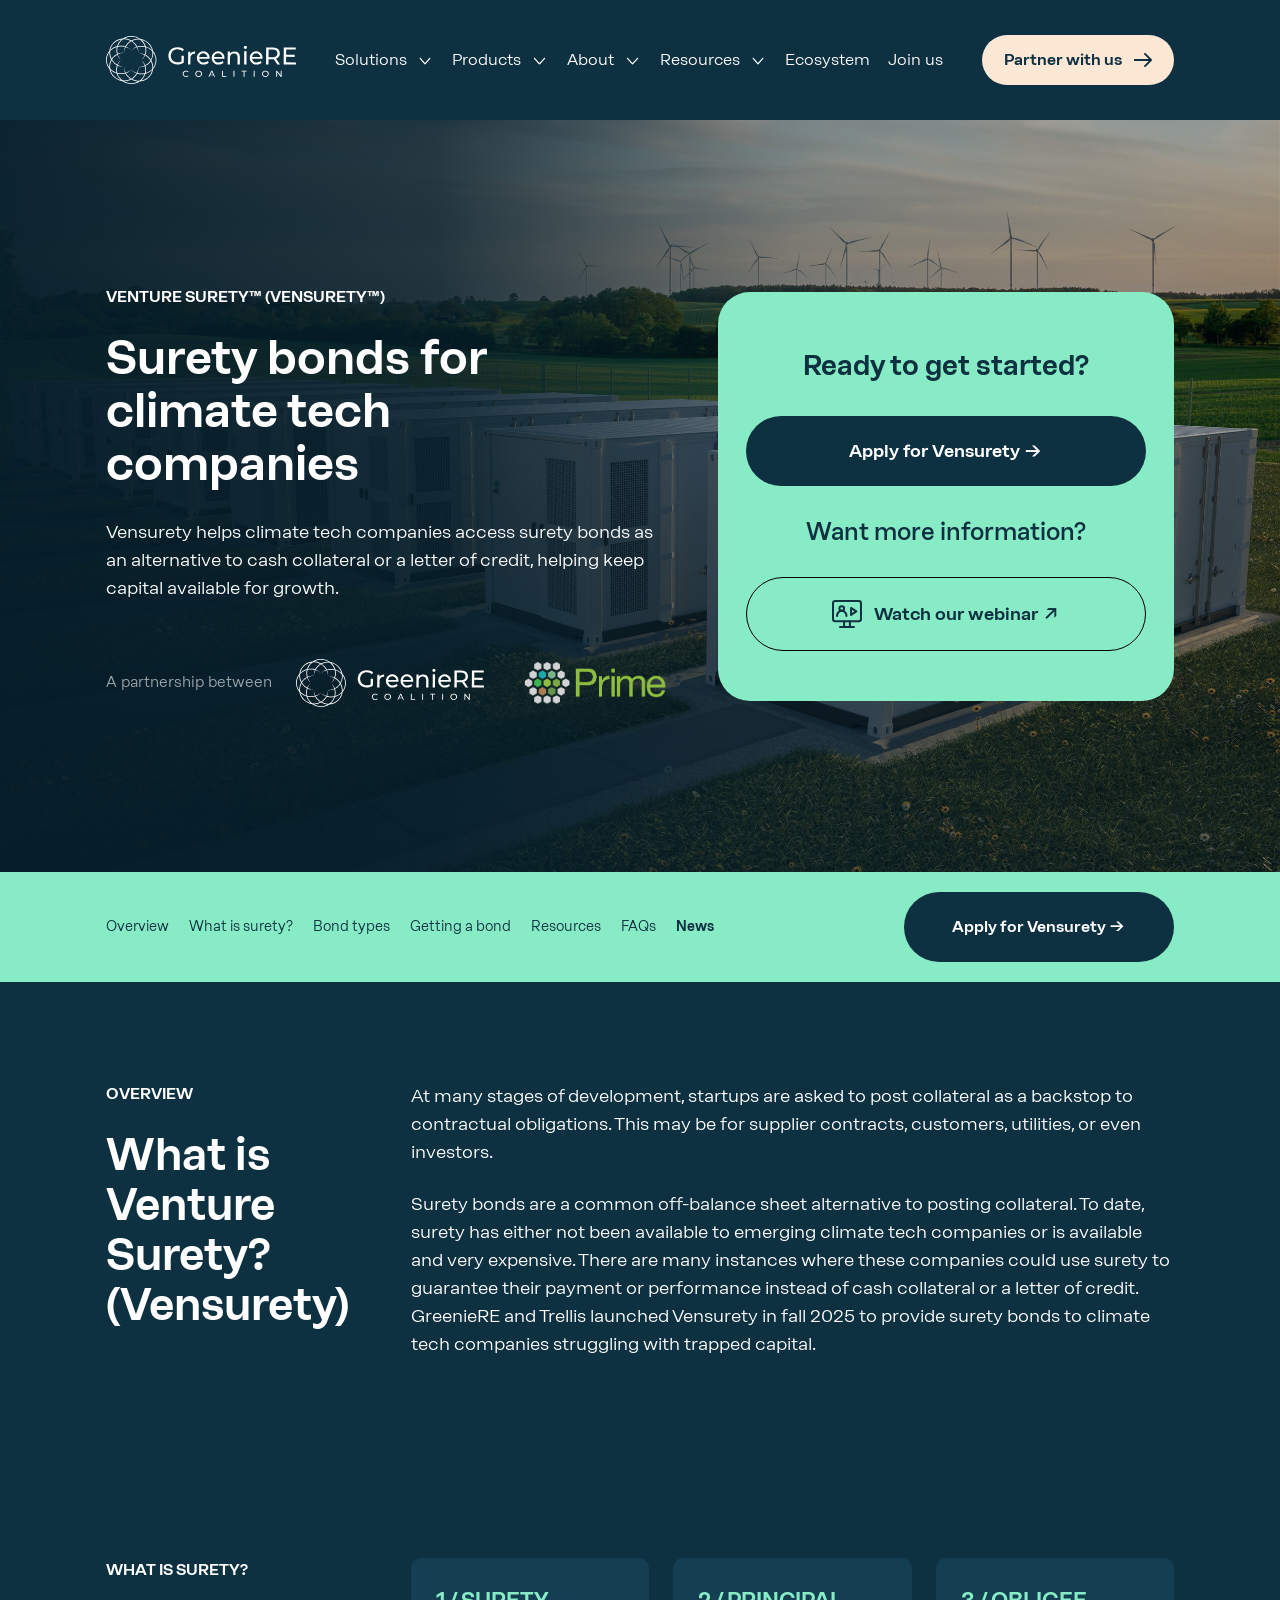
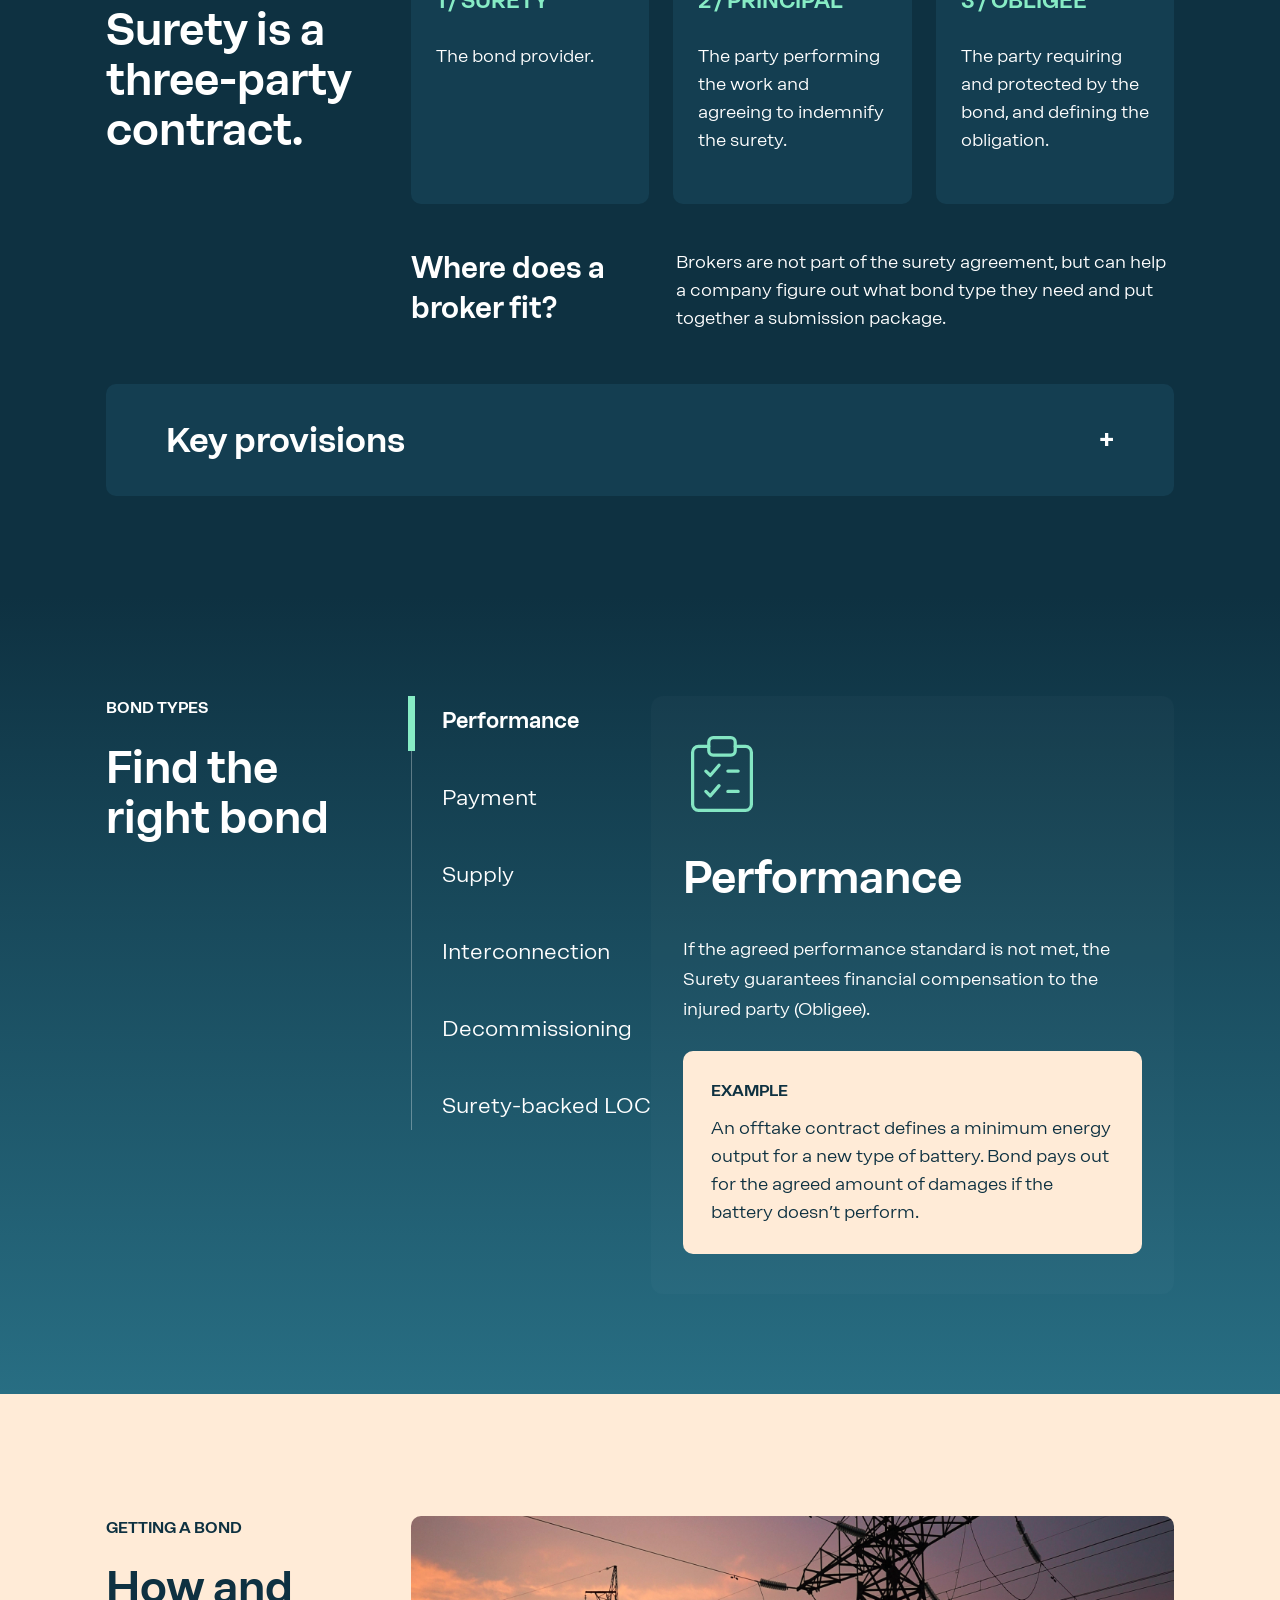
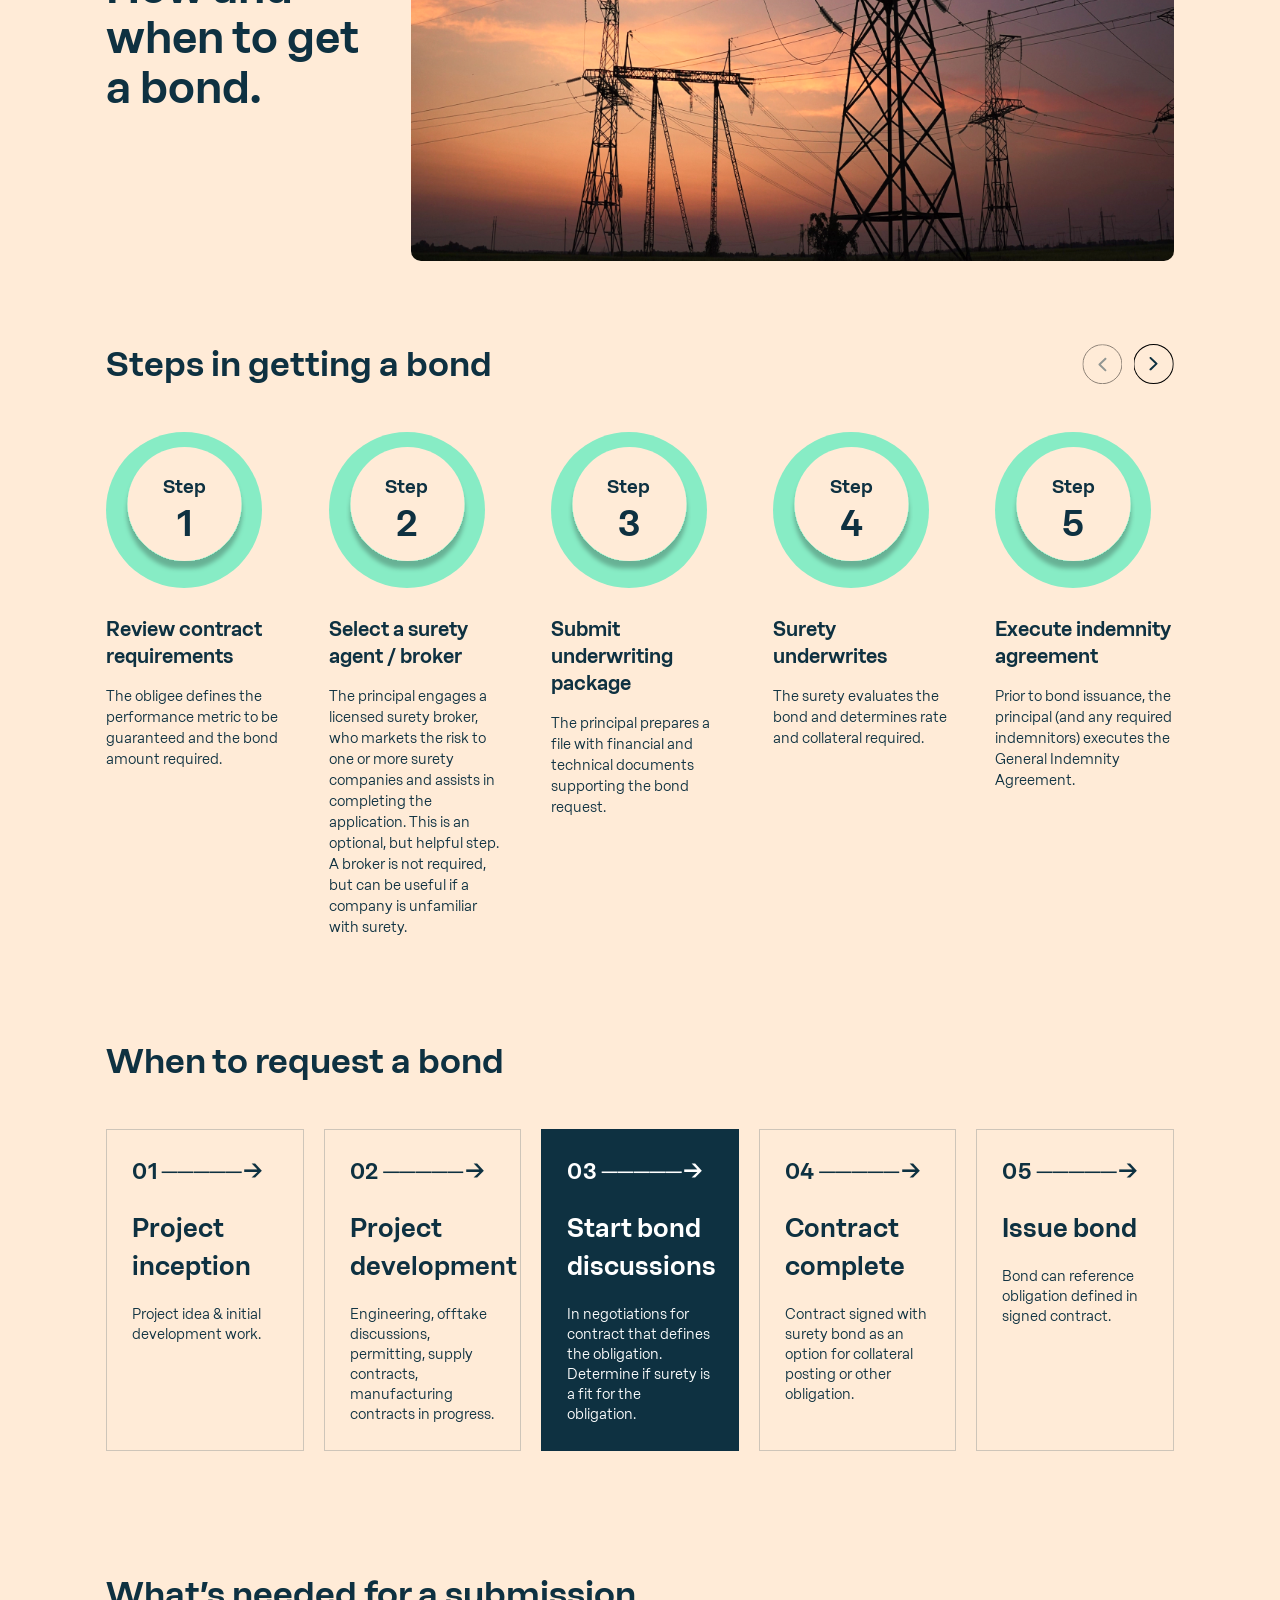
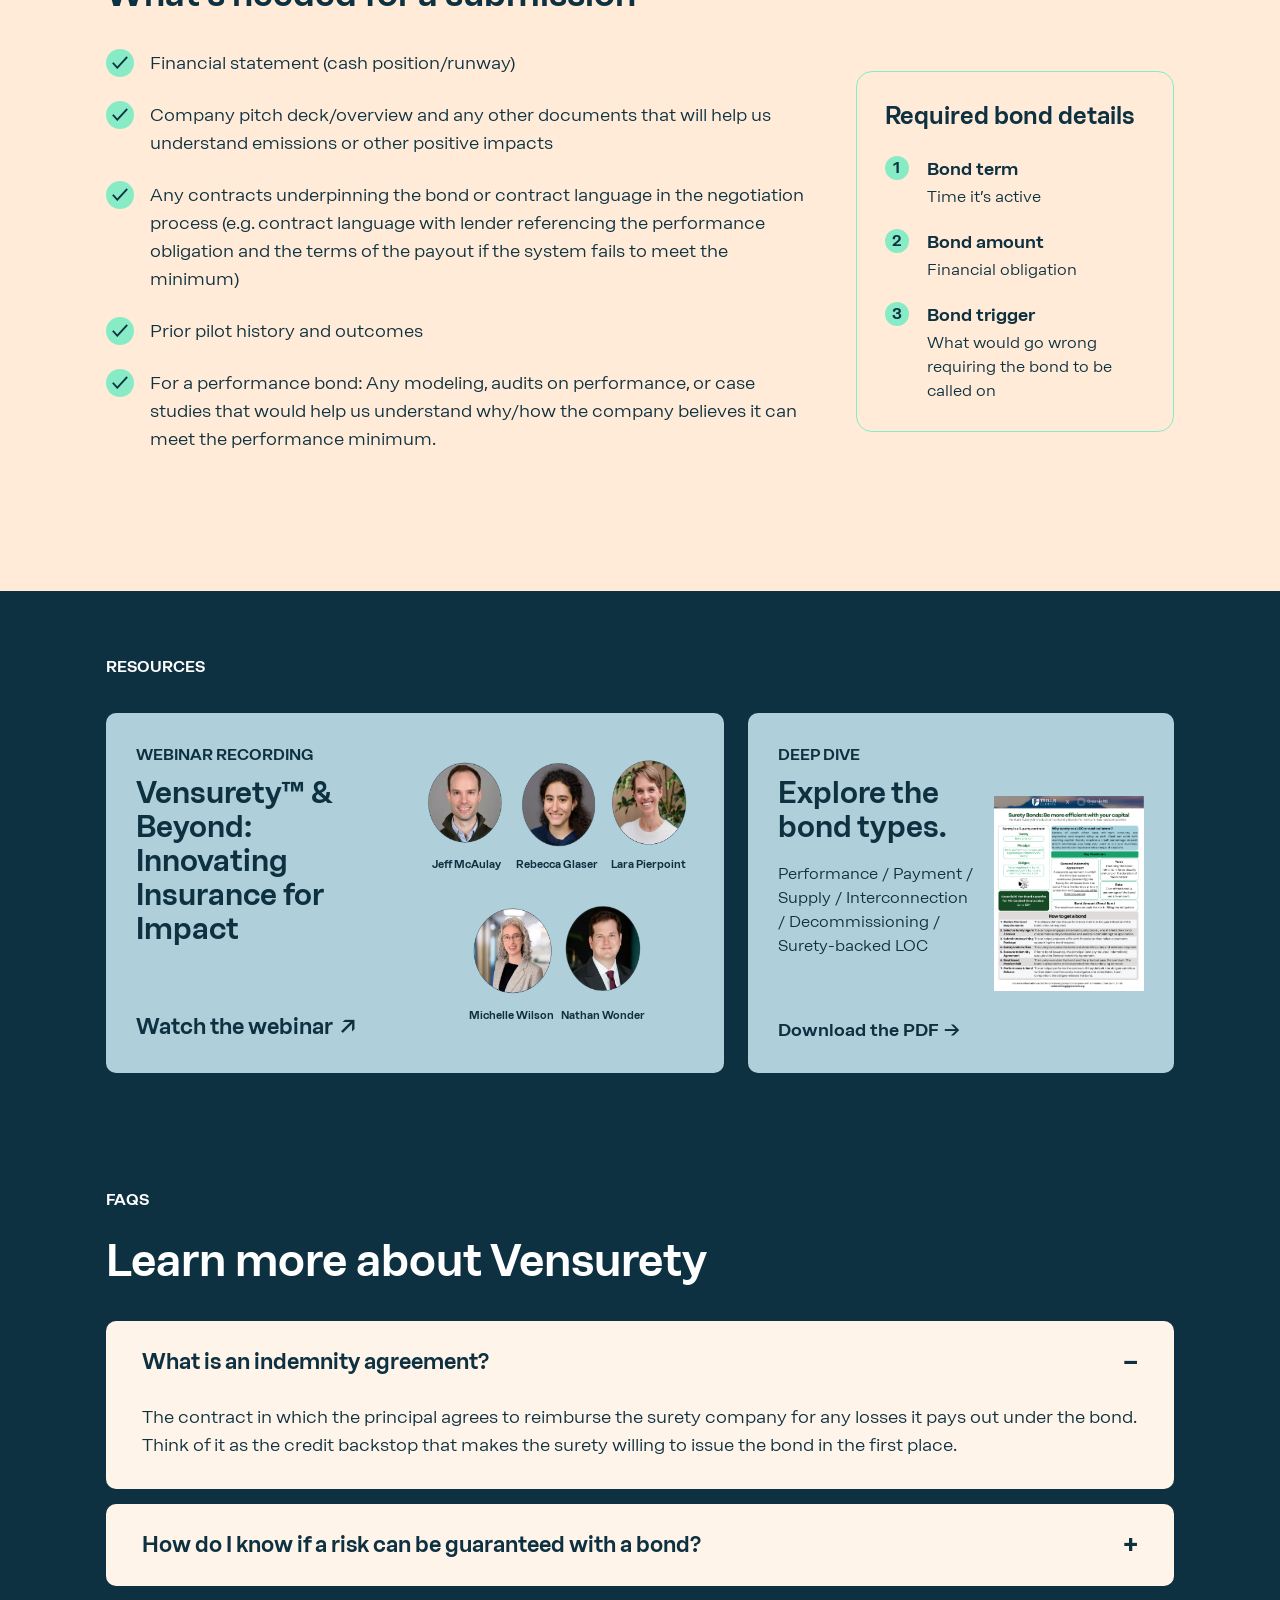
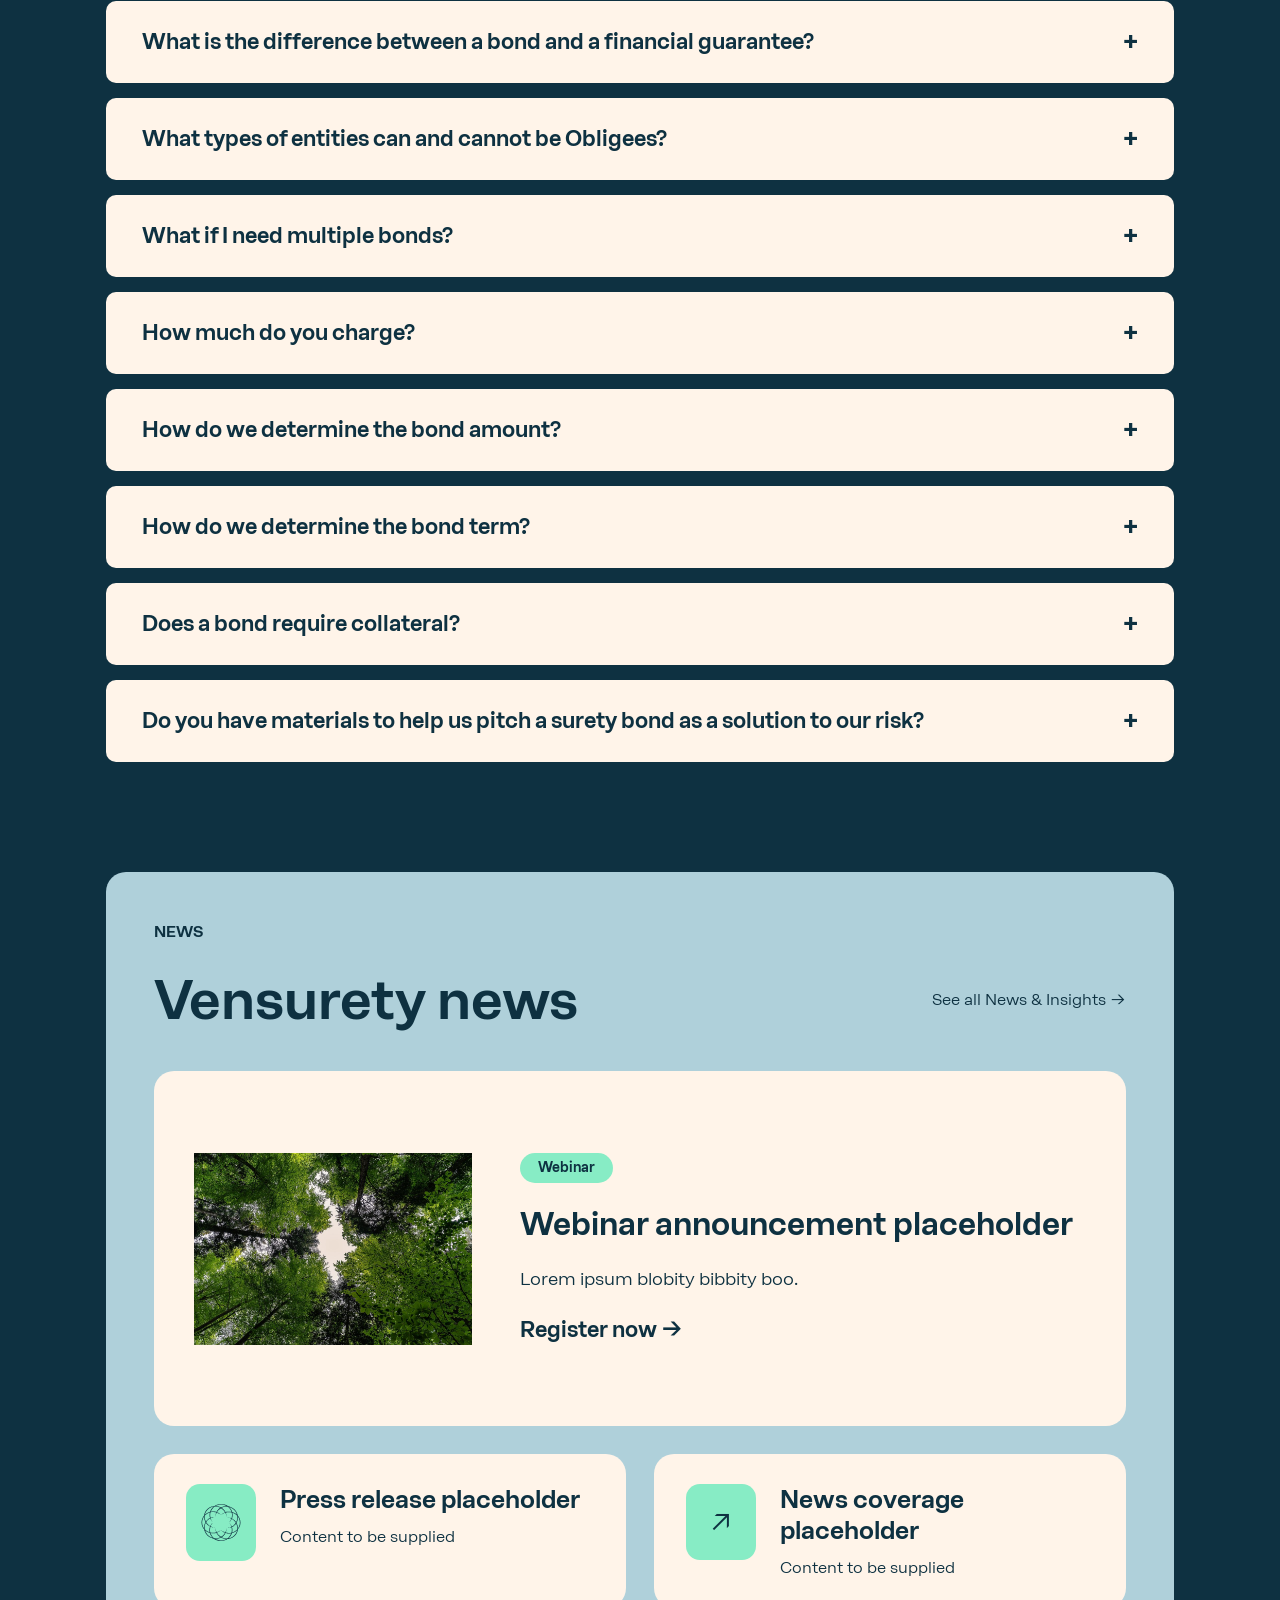
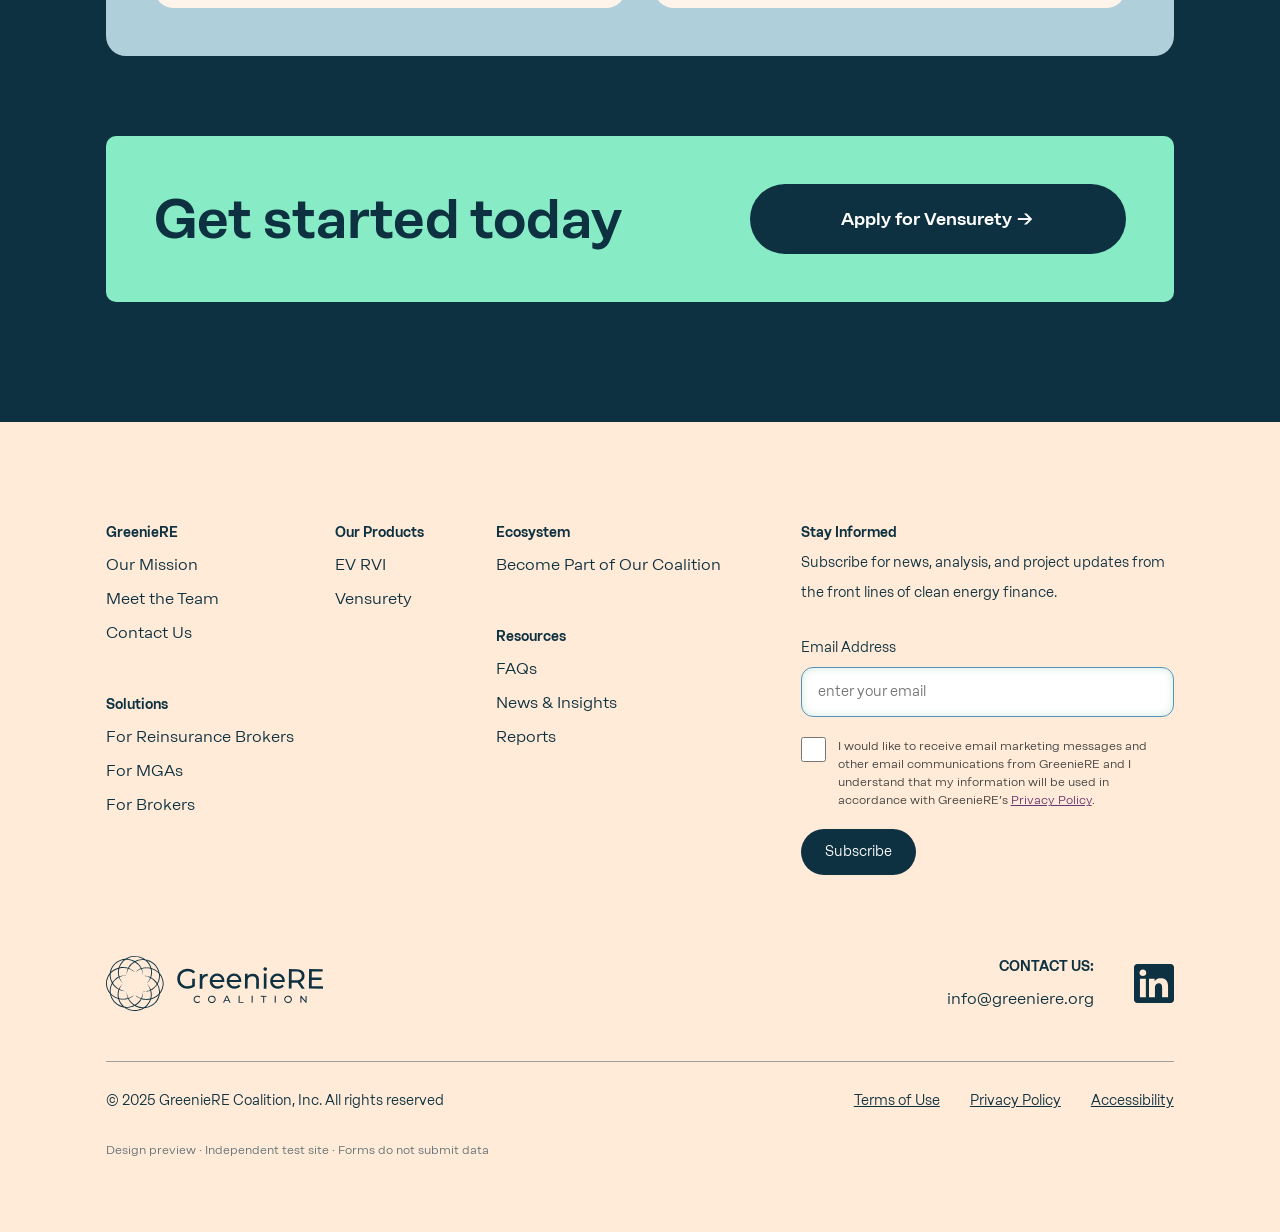
==== commit a7ca5bd1: "Refresh the battery hero image cache" ====
--- a/index.html
+++ b/index.html
@@ -2,7 +2,7 @@
 <html lang="en"><head><meta charset="utf-8"><meta name="viewport" content="width=device-width, initial-scale=1"><meta name="robots" content="noindex,nofollow"><meta name="description" content="A design preview of GreenieRE’s Vensurety landing page: surety bonds for climate tech companies."><meta name="theme-color" content="#0e3141"><title>Vensurety | GreenieRE Design Preview</title><link rel="stylesheet" href="./styles.css"><link rel="preload" href="./NeueRational-Regular.woff" as="font" type="font/woff" crossorigin><script src="./app.js" defer></script><style>.hero-image img{object-fit:cover;object-position:center 40%}.hero-overlay{background:linear-gradient(90deg,rgba(5,30,43,.94) 0%,rgba(5,30,43,.84) 34%,rgba(5,30,43,.4) 62%,rgba(5,30,43,.12) 100%),linear-gradient(0deg,rgba(5,30,43,.38),transparent 65%)}@media(max-width:700px){.hero-image img{object-position:58% center}.hero-overlay{background:linear-gradient(90deg,rgba(5,30,43,.9),rgba(5,30,43,.65)),linear-gradient(0deg,rgba(5,30,43,.4),transparent 65%)}}</style><style>@media(min-width:1200px){.hero{min-height:752px}}</style></head>
 <body><a class="skip-link" href="#main">Skip to content</a>
 <header class="site-header"><div class="container header-inner"><a href="https://greeniere.org/" aria-label="GreenieRE home" target="_blank" rel="noopener noreferrer"><picture class="brand"><source media="(max-width: 700px)" srcset="./2cd1d.svg"><img src="./53b1e.svg" alt="GreenieRE" loading="lazy"></picture></a><nav class="primary-nav" aria-label="Main navigation"><details class="nav-dropdown"><summary>Solutions <img src="./9c6f5.svg" alt="" loading="lazy"></summary><div><a class="" href="https://greeniere.org/insurers" target="_blank" rel="noopener noreferrer">For Insurers</a><a class="" href="https://greeniere.org/mgas" target="_blank" rel="noopener noreferrer">For MGAs</a><a class="" href="https://greeniere.org/brokers" target="_blank" rel="noopener noreferrer">For Brokers</a></div></details><details class="nav-dropdown"><summary>Products <img src="./0fcd6.svg" alt="" loading="lazy"></summary><div><a class="" href="#overview">Vensurety</a><button type="button" class="text-link" data-preview="EV RVI">EV RVI</button></div></details><details class="nav-dropdown"><summary>About <img src="./0fcd6.svg" alt="" loading="lazy"></summary><div><a class="" href="https://greeniere.org/about" target="_blank" rel="noopener noreferrer">Our Mission</a><a class="" href="https://greeniere.org/our-team" target="_blank" rel="noopener noreferrer">Meet the Team</a></div></details><details class="nav-dropdown"><summary>Resources <img src="./0fcd6.svg" alt="" loading="lazy"></summary><div><a class="" href="https://greeniere.org/news-and-insights" target="_blank" rel="noopener noreferrer">News &amp; Insights</a><a class="" href="#faqs">FAQs</a><a class="" href="https://greeniere.org/reports" target="_blank" rel="noopener noreferrer">Reports</a></div></details><a class="" href="https://greeniere.org/ecosystem" target="_blank" rel="noopener noreferrer">Ecosystem</a><a class="" href="https://greeniere.org/coalition" target="_blank" rel="noopener noreferrer">Join us</a></nav><a class="button partner" href="https://greeniere.org/contact" target="_blank" rel="noopener noreferrer">Partner with us <img src="./7077a.svg" alt="" loading="lazy"></a><button class="menu-toggle" aria-label="Open main menu" aria-expanded="false" aria-controls="mobile-menu"><img src="./8aa4e.svg" alt="" loading="lazy"></button></div><nav id="mobile-menu" aria-label="Mobile main navigation" hidden><details class="nav-dropdown"><summary>Solutions <img src="./9c6f5.svg" alt="" loading="lazy"></summary><div><a class="" href="https://greeniere.org/insurers" target="_blank" rel="noopener noreferrer">For Insurers</a><a class="" href="https://greeniere.org/mgas" target="_blank" rel="noopener noreferrer">For MGAs</a><a class="" href="https://greeniere.org/brokers" target="_blank" rel="noopener noreferrer">For Brokers</a></div></details><details class="nav-dropdown"><summary>Products <img src="./0fcd6.svg" alt="" loading="lazy"></summary><div><a class="" href="#overview">Vensurety</a><button type="button" class="text-link" data-preview="EV RVI">EV RVI</button></div></details><details class="nav-dropdown"><summary>About <img src="./0fcd6.svg" alt="" loading="lazy"></summary><div><a class="" href="https://greeniere.org/about" target="_blank" rel="noopener noreferrer">Our Mission</a><a class="" href="https://greeniere.org/our-team" target="_blank" rel="noopener noreferrer">Meet the Team</a></div></details><details class="nav-dropdown"><summary>Resources <img src="./0fcd6.svg" alt="" loading="lazy"></summary><div><a class="" href="https://greeniere.org/news-and-insights" target="_blank" rel="noopener noreferrer">News &amp; Insights</a><a class="" href="#faqs">FAQs</a><a class="" href="https://greeniere.org/reports" target="_blank" rel="noopener noreferrer">Reports</a></div></details><a class="" href="https://greeniere.org/ecosystem" target="_blank" rel="noopener noreferrer">Ecosystem</a><a class="" href="https://greeniere.org/coalition" target="_blank" rel="noopener noreferrer">Join us</a><a class="" href="https://greeniere.org/contact" target="_blank" rel="noopener noreferrer">Partner with us</a></nav></header>
-<main id="main"><section class="hero" aria-labelledby="hero-title"><picture class="hero-image"><img src="./vensurety-battery-landscape.jpg" alt="" fetchpriority="high"></picture><div class="hero-overlay"></div><div class="container hero-inner"><div class="hero-copy"><p class="eyebrow">Venture Surety™ (Vensurety™)</p><h1 id="hero-title">Surety bonds for climate tech companies</h1><p class="hero-description">Vensurety helps climate tech companies access surety bonds as an alternative to cash collateral or a letter of credit, helping keep capital available for growth.</p><div class="partnership"><p>A partnership between</p><div class="partner-brands"><picture><source media="(max-width: 700px)" srcset="./2f6db.svg"><img src="./bb101.svg" alt="GreenieRE" loading="lazy"></picture><img src="./a1706.png" alt="Prime Coalition" class="prime-logo" loading="lazy"></div></div></div><aside class="hero-cta"><h2>Ready to get started?</h2><button type="button" class="button dark hero-apply" data-preview="Vensurety application">Apply for Vensurety →</button><p>Want more information?</p><button type="button" class="button outline" data-preview="Webinar recording"><img src="./f4d4e.svg" alt="" loading="lazy">Watch our webinar ↗</button></aside></div></section>
+<main id="main"><section class="hero" aria-labelledby="hero-title"><picture class="hero-image"><img src="./vensurety-battery-landscape.jpg?v=2" alt="" fetchpriority="high"></picture><div class="hero-overlay"></div><div class="container hero-inner"><div class="hero-copy"><p class="eyebrow">Venture Surety™ (Vensurety™)</p><h1 id="hero-title">Surety bonds for climate tech companies</h1><p class="hero-description">Vensurety helps climate tech companies access surety bonds as an alternative to cash collateral or a letter of credit, helping keep capital available for growth.</p><div class="partnership"><p>A partnership between</p><div class="partner-brands"><picture><source media="(max-width: 700px)" srcset="./2f6db.svg"><img src="./bb101.svg" alt="GreenieRE" loading="lazy"></picture><img src="./a1706.png" alt="Prime Coalition" class="prime-logo" loading="lazy"></div></div></div><aside class="hero-cta"><h2>Ready to get started?</h2><button type="button" class="button dark hero-apply" data-preview="Vensurety application">Apply for Vensurety →</button><p>Want more information?</p><button type="button" class="button outline" data-preview="Webinar recording"><img src="./f4d4e.svg" alt="" loading="lazy">Watch our webinar ↗</button></aside></div></section>
 <nav class="section-nav" aria-label="On this page"><div class="container section-nav-inner"><button class="section-toggle" aria-expanded="false" aria-controls="section-links">On this page: <strong id="current-section">Overview</strong><img src="./60479.svg" alt="" loading="lazy"></button><div id="section-links" class="section-links"><a class="" href="#overview">Overview</a><a class="" href="#surety">What is surety?</a><a class="" href="#bond-types">Bond types</a><a class="" href="#getting-a-bond">Getting a bond</a><a class="" href="#resources">Resources</a><a class="" href="#faqs">FAQs</a><a class="" href="#news">News</a></div><button type="button" class="button dark sticky-apply" data-preview="Vensurety application"><span class="desktop-label">Apply for Vensurety →</span><span class="mobile-label">Apply now →</span></button></div></nav>
 <section id="overview" class="section container split overview"><div class="section-heading"><p class="eyebrow">OVERVIEW</p><h2>What is<br>Venture Surety?<br>(Vensurety)</h2></div><div class="body-copy"><p>At many stages of development, startups are asked to post collateral as a backstop to contractual obligations. This may be for supplier contracts, customers, utilities, or even investors.</p><p>Surety bonds are a common off-balance sheet alternative to posting collateral. To date, surety has either not been available to emerging climate tech companies or is available and very expensive. There are many instances where these companies could use surety to guarantee their payment or performance instead of cash collateral or a letter of credit. GreenieRE and Trellis launched Vensurety in fall 2025 to provide surety bonds to climate tech companies struggling with trapped capital.</p></div></section>
 <section id="surety" class="section container surety"><div class="split"><div class="section-heading"><p class="eyebrow">WHAT IS SURETY?</p><h2>Surety is a three-party contract.</h2></div><div><div class="party-grid"><article class="party"><h3>1 / SURETY</h3><p>The bond provider.</p></article><article class="party"><h3>2 / PRINCIPAL</h3><p>The party performing the work and agreeing to indemnify the surety.</p></article><article class="party"><h3>3 / OBLIGEE</h3><p>The party requiring and protected by the bond, and defining the obligation.</p></article></div><div class="broker"><h3>Where does a broker fit?</h3><p>Brokers are not part of the surety agreement, but can help a company figure out what bond type they need and put together a submission package.</p></div></div></div><details class="provisions"><summary>Key provisions</summary><div class="provision-intro"><h3>General Indemnity Agreement</h3><p>A separate agreement in which the Principal agrees to reimburse (indemnify) the Surety for all losses from the bond. This is the Surety’s primary protection and how bonds differ from insurance.</p></div><div class="provision-grid"><div><h3>Term</h3><p>How long the bond remains in force. Usually annually or the duration of the contract.</p></div><div><h3>Rate</h3><p>Cost of the bond. A percentage of the bond penalty amount.</p></div><div><h3>Bond amount / penal sum</h3><p>The maximum amount paid for not fulfilling the obligation.</p></div></div></details></section>
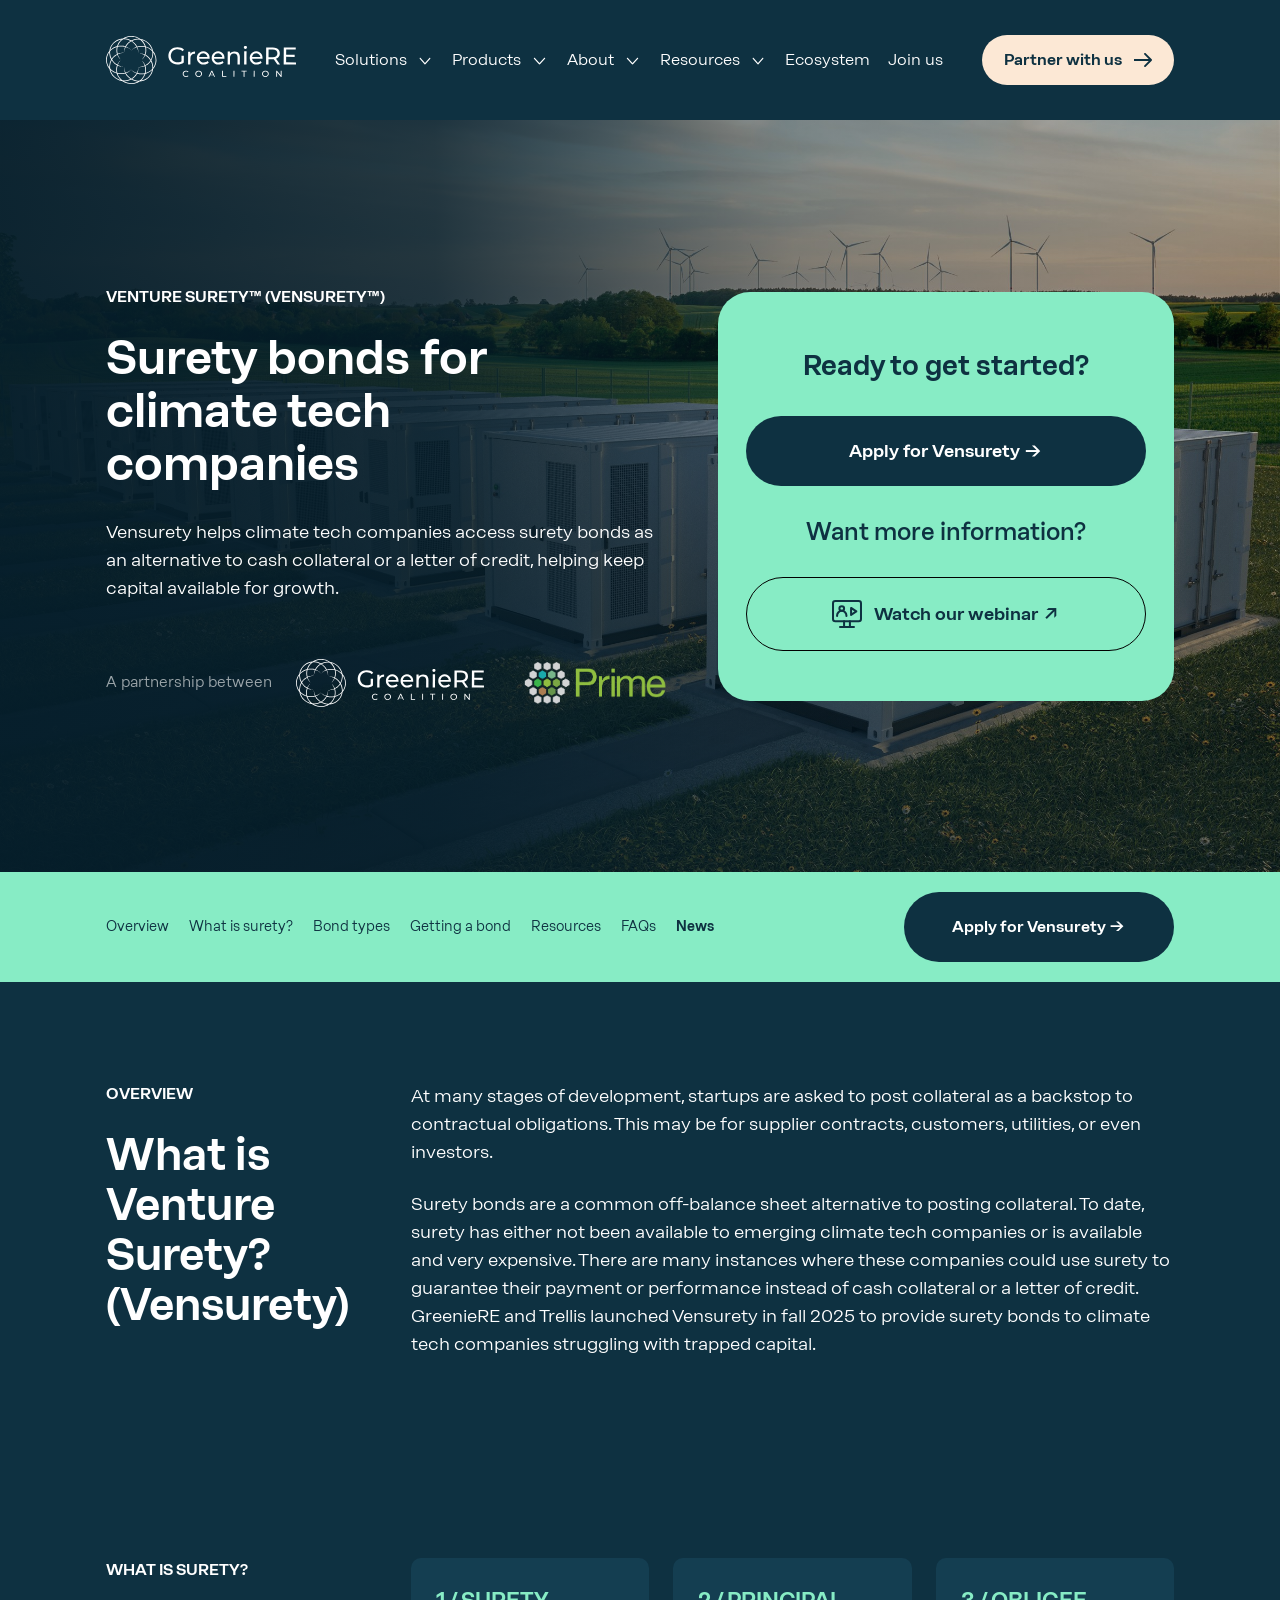
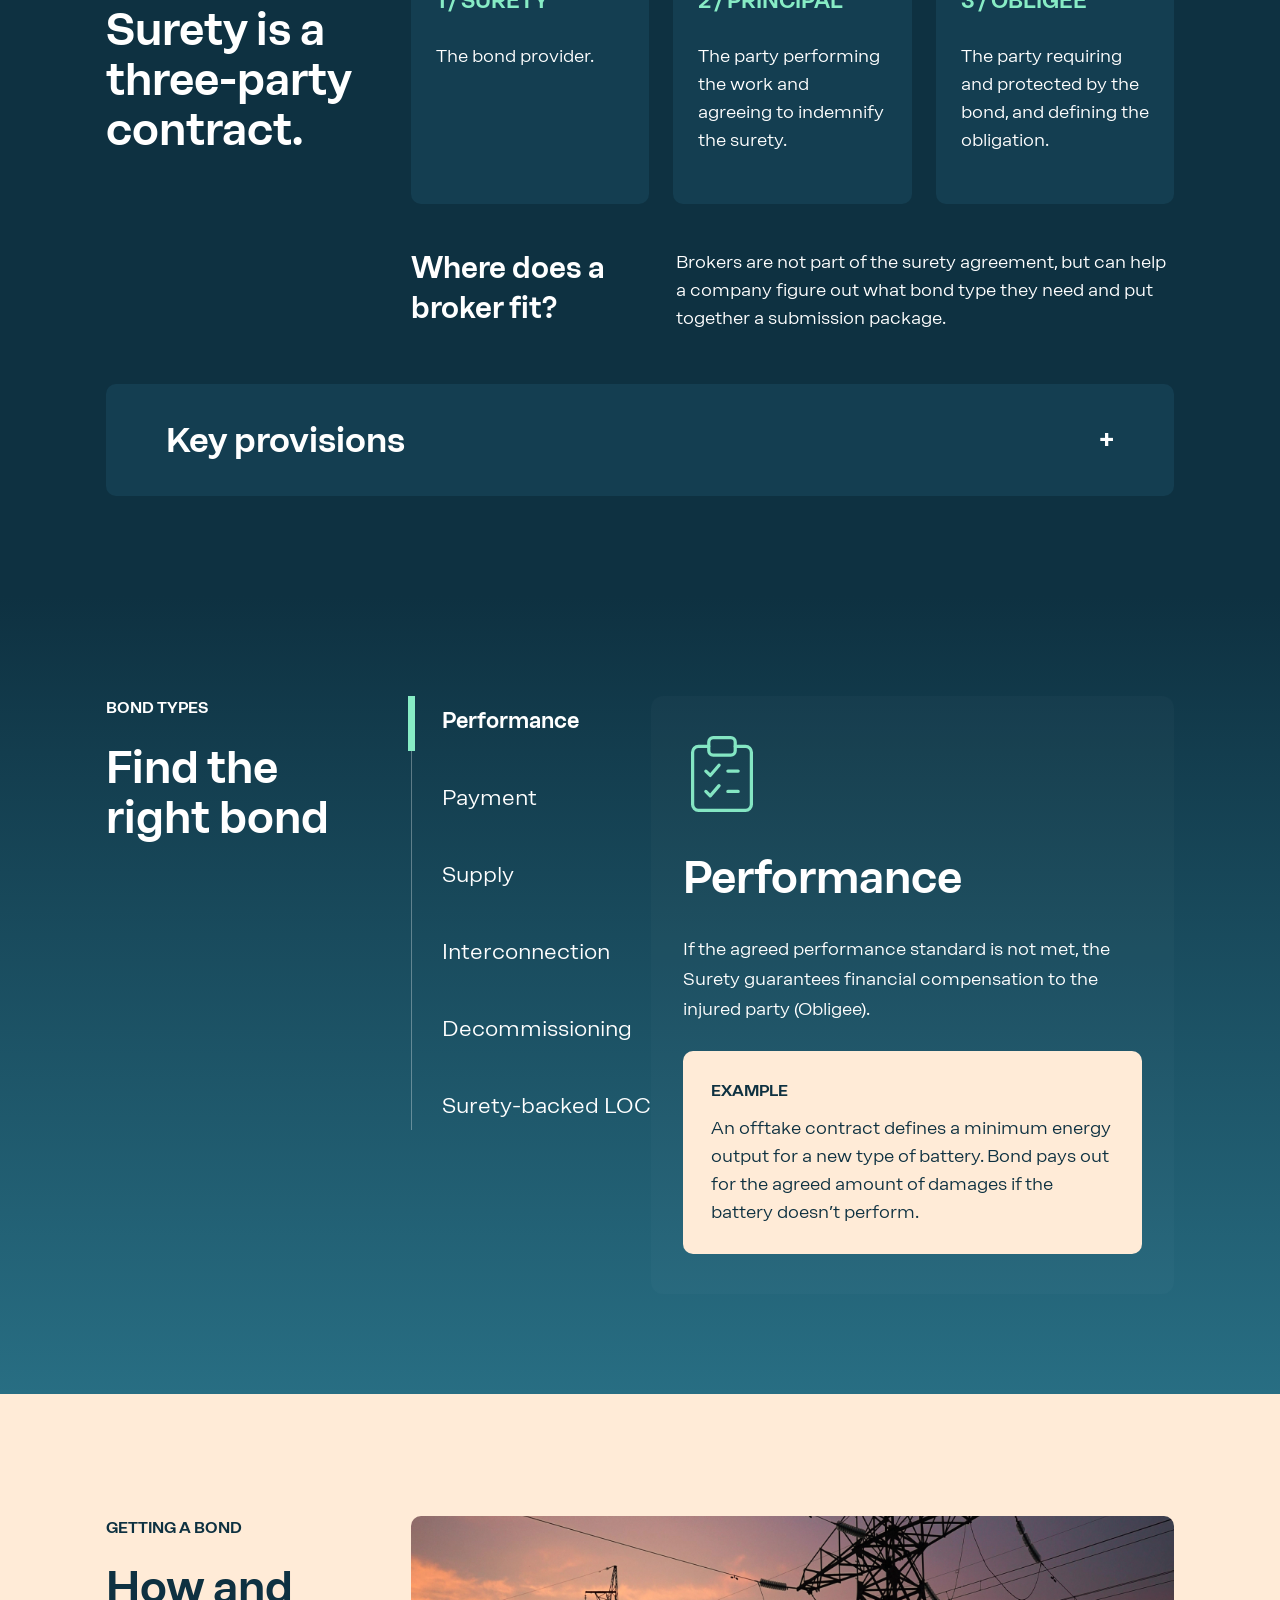
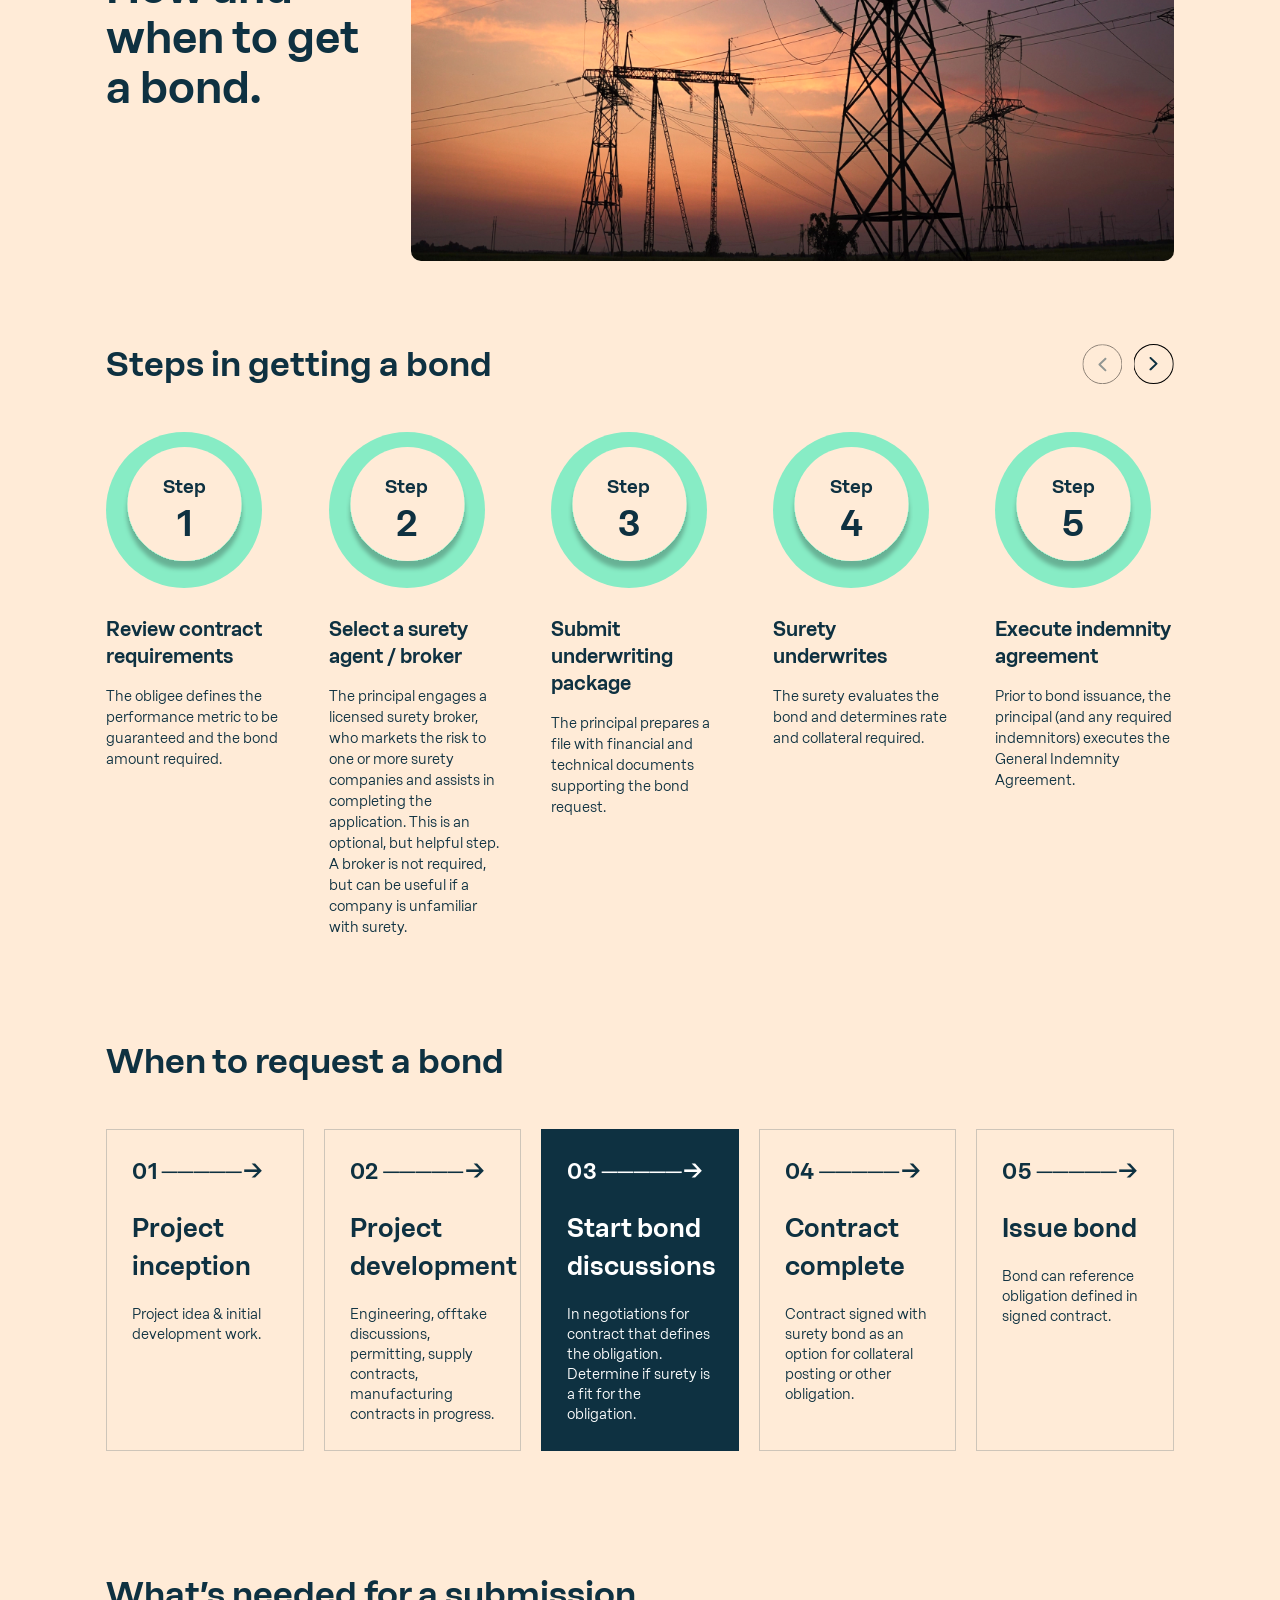
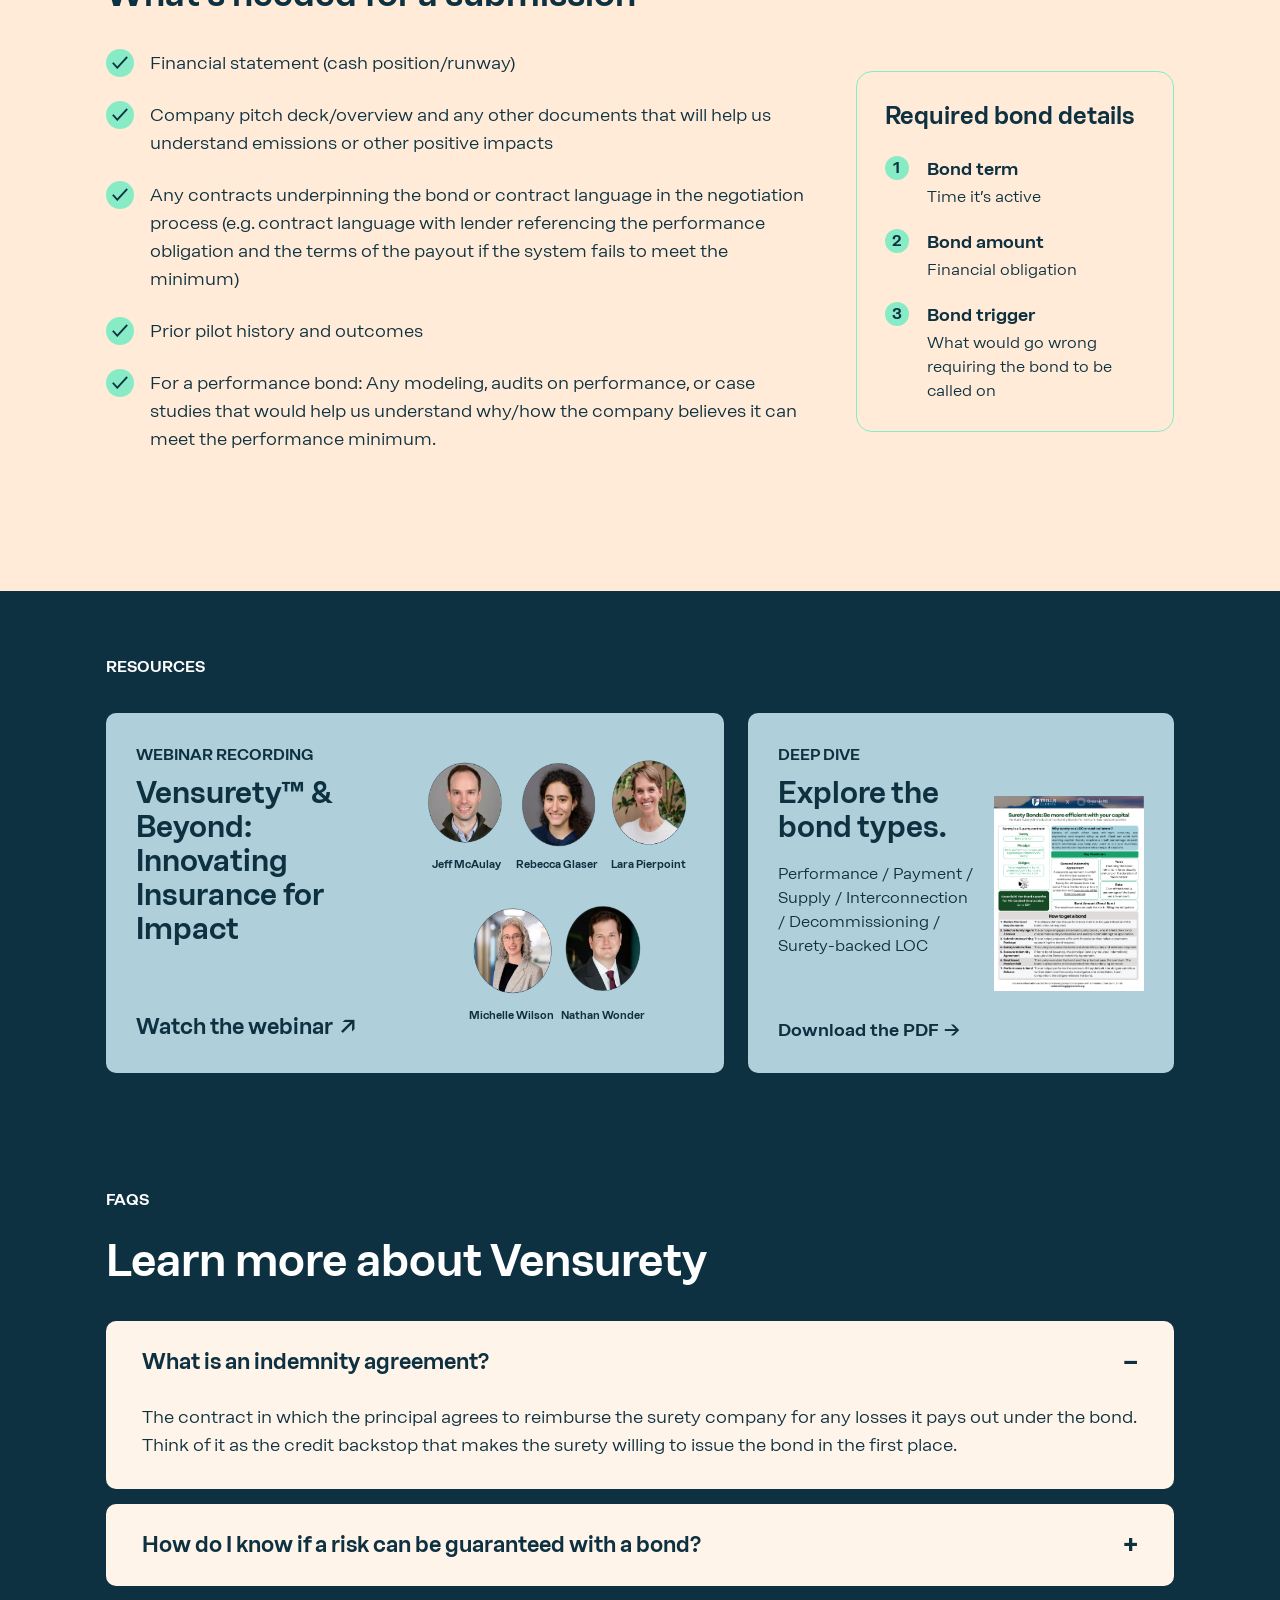
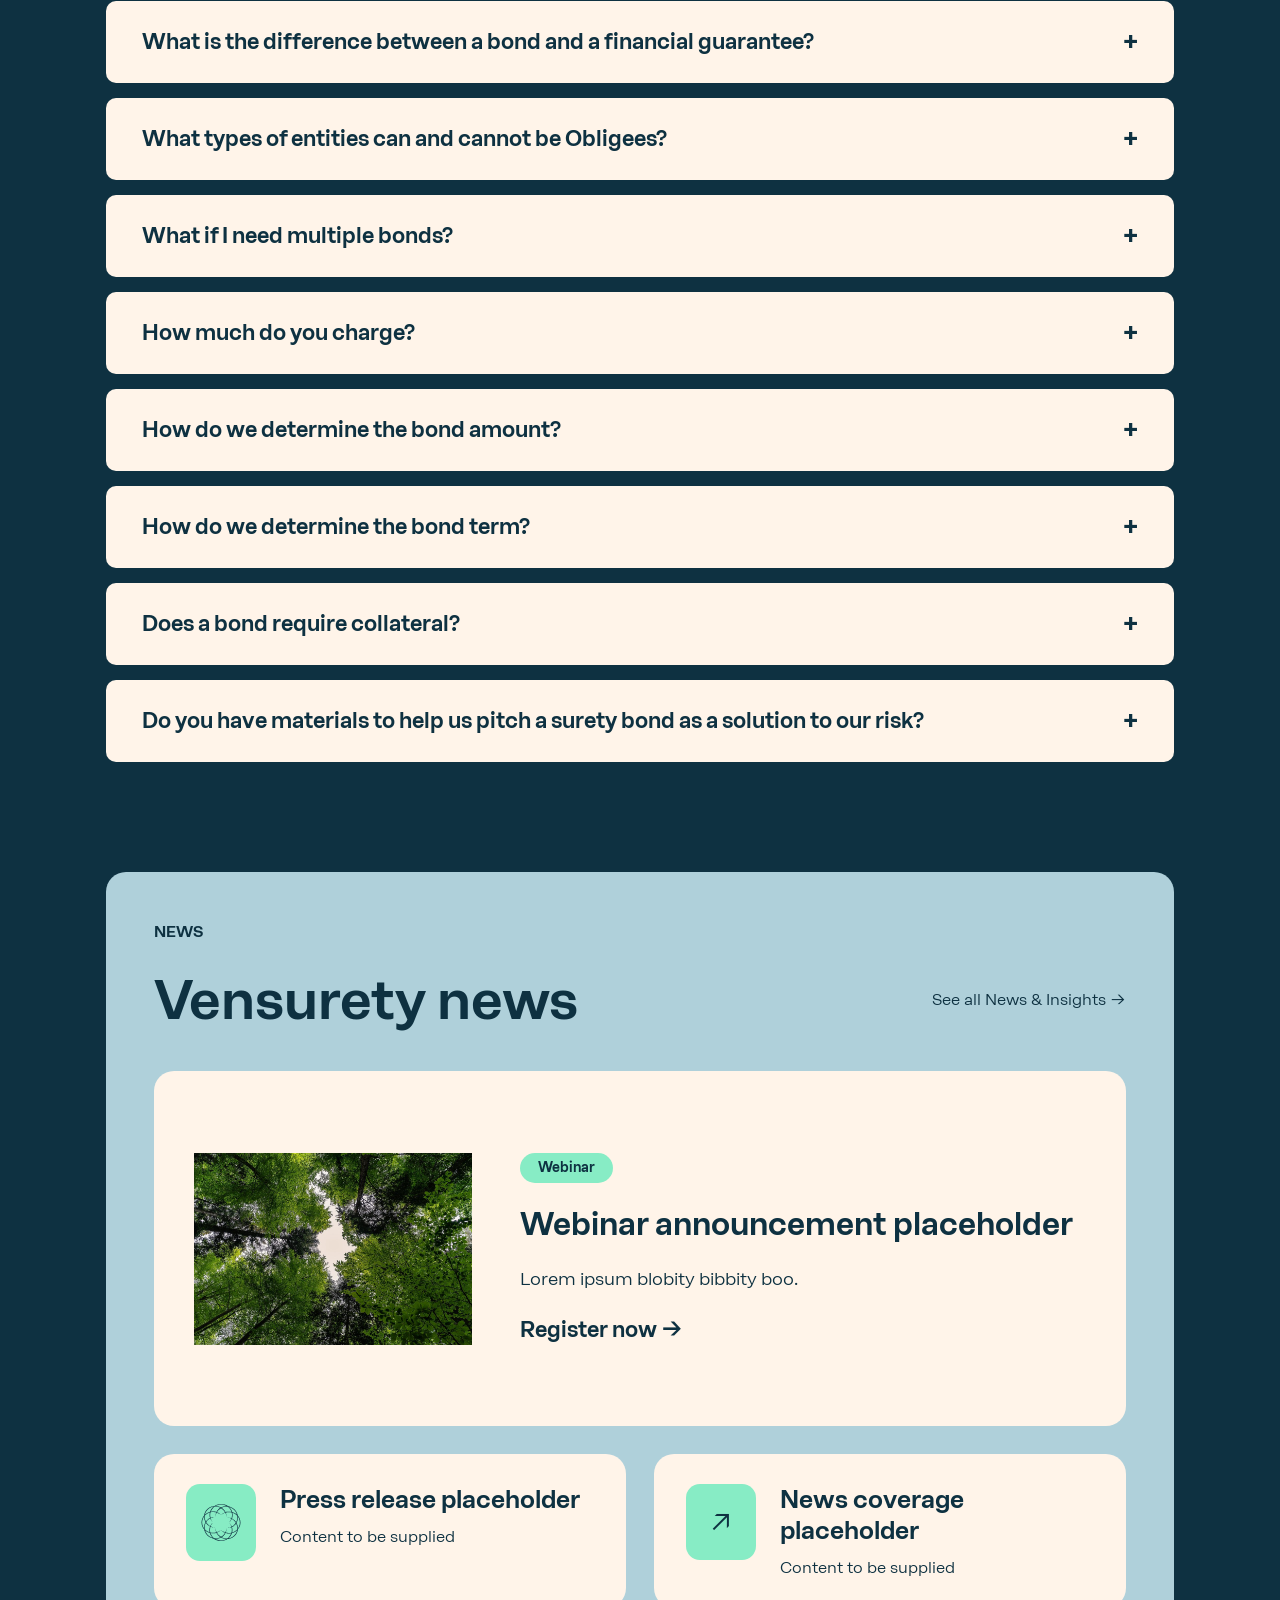
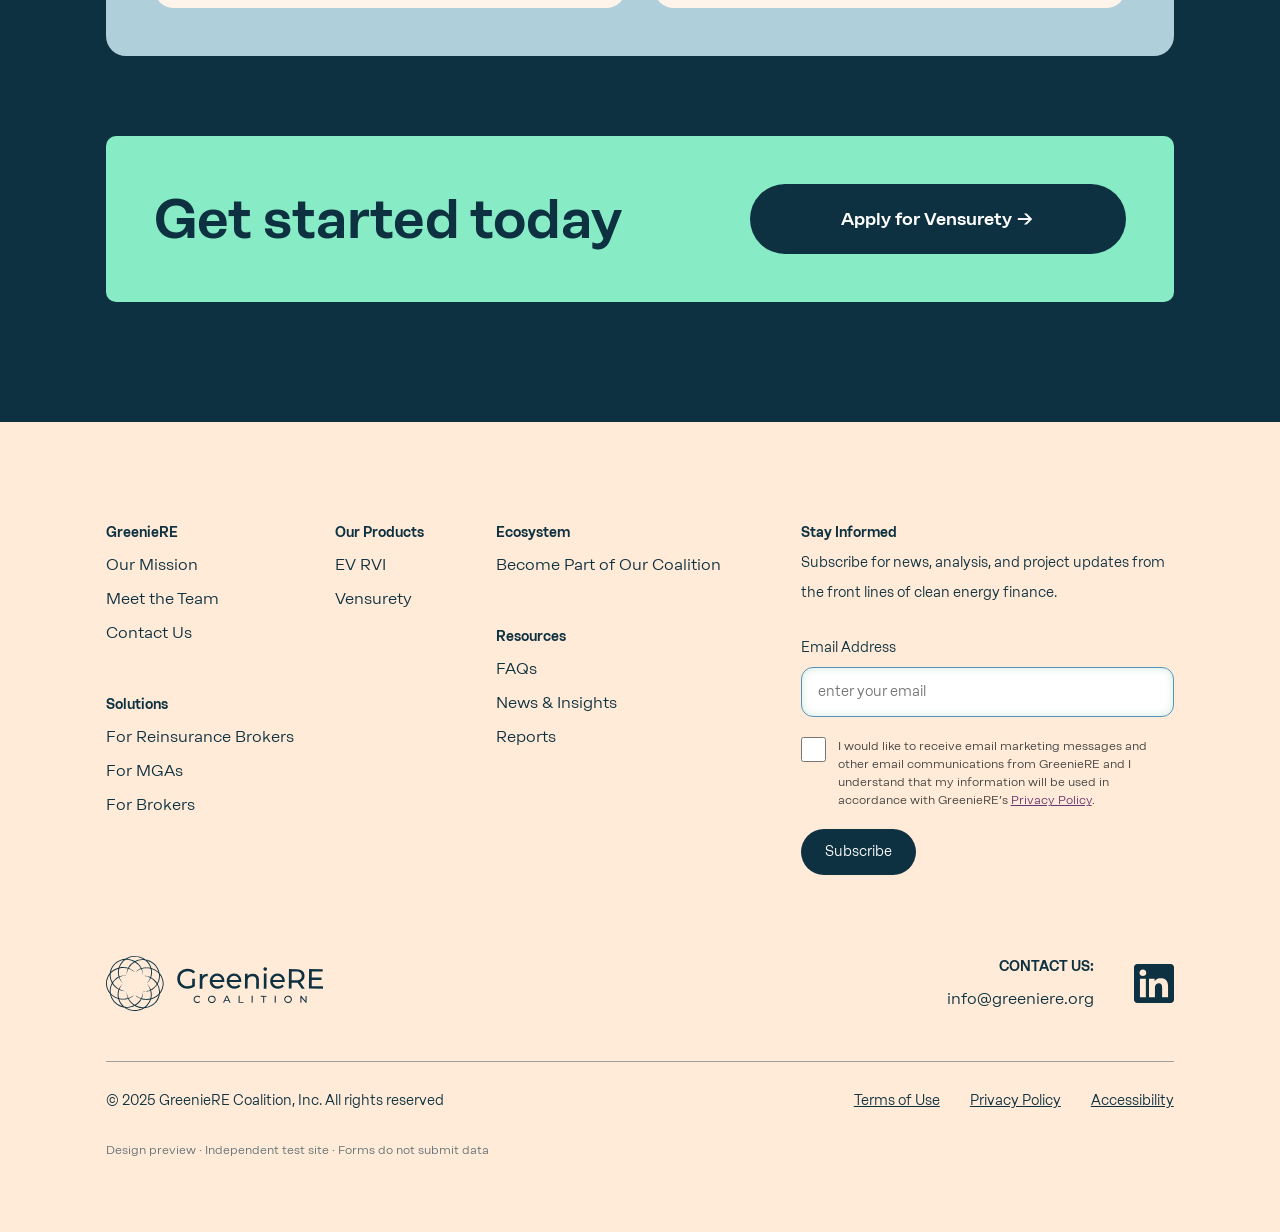
==== commit 5e944f8f: "Set hero image position to center 28 percent" ====
--- a/index.html
+++ b/index.html
@@ -1,5 +1,5 @@
 <!doctype html>
-<html lang="en"><head><meta charset="utf-8"><meta name="viewport" content="width=device-width, initial-scale=1"><meta name="robots" content="noindex,nofollow"><meta name="description" content="A design preview of GreenieRE’s Vensurety landing page: surety bonds for climate tech companies."><meta name="theme-color" content="#0e3141"><title>Vensurety | GreenieRE Design Preview</title><link rel="stylesheet" href="./styles.css"><link rel="preload" href="./NeueRational-Regular.woff" as="font" type="font/woff" crossorigin><script src="./app.js" defer></script><style>.hero-image img{object-fit:cover;object-position:center 40%}.hero-overlay{background:linear-gradient(90deg,rgba(5,30,43,.94) 0%,rgba(5,30,43,.84) 34%,rgba(5,30,43,.4) 62%,rgba(5,30,43,.12) 100%),linear-gradient(0deg,rgba(5,30,43,.38),transparent 65%)}@media(max-width:700px){.hero-image img{object-position:58% center}.hero-overlay{background:linear-gradient(90deg,rgba(5,30,43,.9),rgba(5,30,43,.65)),linear-gradient(0deg,rgba(5,30,43,.4),transparent 65%)}}</style><style>@media(min-width:1200px){.hero{min-height:752px}}</style></head>
+<html lang="en"><head><meta charset="utf-8"><meta name="viewport" content="width=device-width, initial-scale=1"><meta name="robots" content="noindex,nofollow"><meta name="description" content="A design preview of GreenieRE’s Vensurety landing page: surety bonds for climate tech companies."><meta name="theme-color" content="#0e3141"><title>Vensurety | GreenieRE Design Preview</title><link rel="stylesheet" href="./styles.css"><link rel="preload" href="./NeueRational-Regular.woff" as="font" type="font/woff" crossorigin><script src="./app.js" defer></script><style>.hero-image img{object-fit:cover;object-position:center 28%}.hero-overlay{background:linear-gradient(90deg,rgba(5,30,43,.94) 0%,rgba(5,30,43,.84) 34%,rgba(5,30,43,.4) 62%,rgba(5,30,43,.12) 100%),linear-gradient(0deg,rgba(5,30,43,.38),transparent 65%)}@media(max-width:700px){.hero-image img{object-position:58% center}.hero-overlay{background:linear-gradient(90deg,rgba(5,30,43,.9),rgba(5,30,43,.65)),linear-gradient(0deg,rgba(5,30,43,.4),transparent 65%)}}</style><style>@media(min-width:1200px){.hero{min-height:752px}}</style></head>
 <body><a class="skip-link" href="#main">Skip to content</a>
 <header class="site-header"><div class="container header-inner"><a href="https://greeniere.org/" aria-label="GreenieRE home" target="_blank" rel="noopener noreferrer"><picture class="brand"><source media="(max-width: 700px)" srcset="./2cd1d.svg"><img src="./53b1e.svg" alt="GreenieRE" loading="lazy"></picture></a><nav class="primary-nav" aria-label="Main navigation"><details class="nav-dropdown"><summary>Solutions <img src="./9c6f5.svg" alt="" loading="lazy"></summary><div><a class="" href="https://greeniere.org/insurers" target="_blank" rel="noopener noreferrer">For Insurers</a><a class="" href="https://greeniere.org/mgas" target="_blank" rel="noopener noreferrer">For MGAs</a><a class="" href="https://greeniere.org/brokers" target="_blank" rel="noopener noreferrer">For Brokers</a></div></details><details class="nav-dropdown"><summary>Products <img src="./0fcd6.svg" alt="" loading="lazy"></summary><div><a class="" href="#overview">Vensurety</a><button type="button" class="text-link" data-preview="EV RVI">EV RVI</button></div></details><details class="nav-dropdown"><summary>About <img src="./0fcd6.svg" alt="" loading="lazy"></summary><div><a class="" href="https://greeniere.org/about" target="_blank" rel="noopener noreferrer">Our Mission</a><a class="" href="https://greeniere.org/our-team" target="_blank" rel="noopener noreferrer">Meet the Team</a></div></details><details class="nav-dropdown"><summary>Resources <img src="./0fcd6.svg" alt="" loading="lazy"></summary><div><a class="" href="https://greeniere.org/news-and-insights" target="_blank" rel="noopener noreferrer">News &amp; Insights</a><a class="" href="#faqs">FAQs</a><a class="" href="https://greeniere.org/reports" target="_blank" rel="noopener noreferrer">Reports</a></div></details><a class="" href="https://greeniere.org/ecosystem" target="_blank" rel="noopener noreferrer">Ecosystem</a><a class="" href="https://greeniere.org/coalition" target="_blank" rel="noopener noreferrer">Join us</a></nav><a class="button partner" href="https://greeniere.org/contact" target="_blank" rel="noopener noreferrer">Partner with us <img src="./7077a.svg" alt="" loading="lazy"></a><button class="menu-toggle" aria-label="Open main menu" aria-expanded="false" aria-controls="mobile-menu"><img src="./8aa4e.svg" alt="" loading="lazy"></button></div><nav id="mobile-menu" aria-label="Mobile main navigation" hidden><details class="nav-dropdown"><summary>Solutions <img src="./9c6f5.svg" alt="" loading="lazy"></summary><div><a class="" href="https://greeniere.org/insurers" target="_blank" rel="noopener noreferrer">For Insurers</a><a class="" href="https://greeniere.org/mgas" target="_blank" rel="noopener noreferrer">For MGAs</a><a class="" href="https://greeniere.org/brokers" target="_blank" rel="noopener noreferrer">For Brokers</a></div></details><details class="nav-dropdown"><summary>Products <img src="./0fcd6.svg" alt="" loading="lazy"></summary><div><a class="" href="#overview">Vensurety</a><button type="button" class="text-link" data-preview="EV RVI">EV RVI</button></div></details><details class="nav-dropdown"><summary>About <img src="./0fcd6.svg" alt="" loading="lazy"></summary><div><a class="" href="https://greeniere.org/about" target="_blank" rel="noopener noreferrer">Our Mission</a><a class="" href="https://greeniere.org/our-team" target="_blank" rel="noopener noreferrer">Meet the Team</a></div></details><details class="nav-dropdown"><summary>Resources <img src="./0fcd6.svg" alt="" loading="lazy"></summary><div><a class="" href="https://greeniere.org/news-and-insights" target="_blank" rel="noopener noreferrer">News &amp; Insights</a><a class="" href="#faqs">FAQs</a><a class="" href="https://greeniere.org/reports" target="_blank" rel="noopener noreferrer">Reports</a></div></details><a class="" href="https://greeniere.org/ecosystem" target="_blank" rel="noopener noreferrer">Ecosystem</a><a class="" href="https://greeniere.org/coalition" target="_blank" rel="noopener noreferrer">Join us</a><a class="" href="https://greeniere.org/contact" target="_blank" rel="noopener noreferrer">Partner with us</a></nav></header>
 <main id="main"><section class="hero" aria-labelledby="hero-title"><picture class="hero-image"><img src="./vensurety-battery-landscape.jpg?v=2" alt="" fetchpriority="high"></picture><div class="hero-overlay"></div><div class="container hero-inner"><div class="hero-copy"><p class="eyebrow">Venture Surety™ (Vensurety™)</p><h1 id="hero-title">Surety bonds for climate tech companies</h1><p class="hero-description">Vensurety helps climate tech companies access surety bonds as an alternative to cash collateral or a letter of credit, helping keep capital available for growth.</p><div class="partnership"><p>A partnership between</p><div class="partner-brands"><picture><source media="(max-width: 700px)" srcset="./2f6db.svg"><img src="./bb101.svg" alt="GreenieRE" loading="lazy"></picture><img src="./a1706.png" alt="Prime Coalition" class="prime-logo" loading="lazy"></div></div></div><aside class="hero-cta"><h2>Ready to get started?</h2><button type="button" class="button dark hero-apply" data-preview="Vensurety application">Apply for Vensurety →</button><p>Want more information?</p><button type="button" class="button outline" data-preview="Webinar recording"><img src="./f4d4e.svg" alt="" loading="lazy">Watch our webinar ↗</button></aside></div></section>
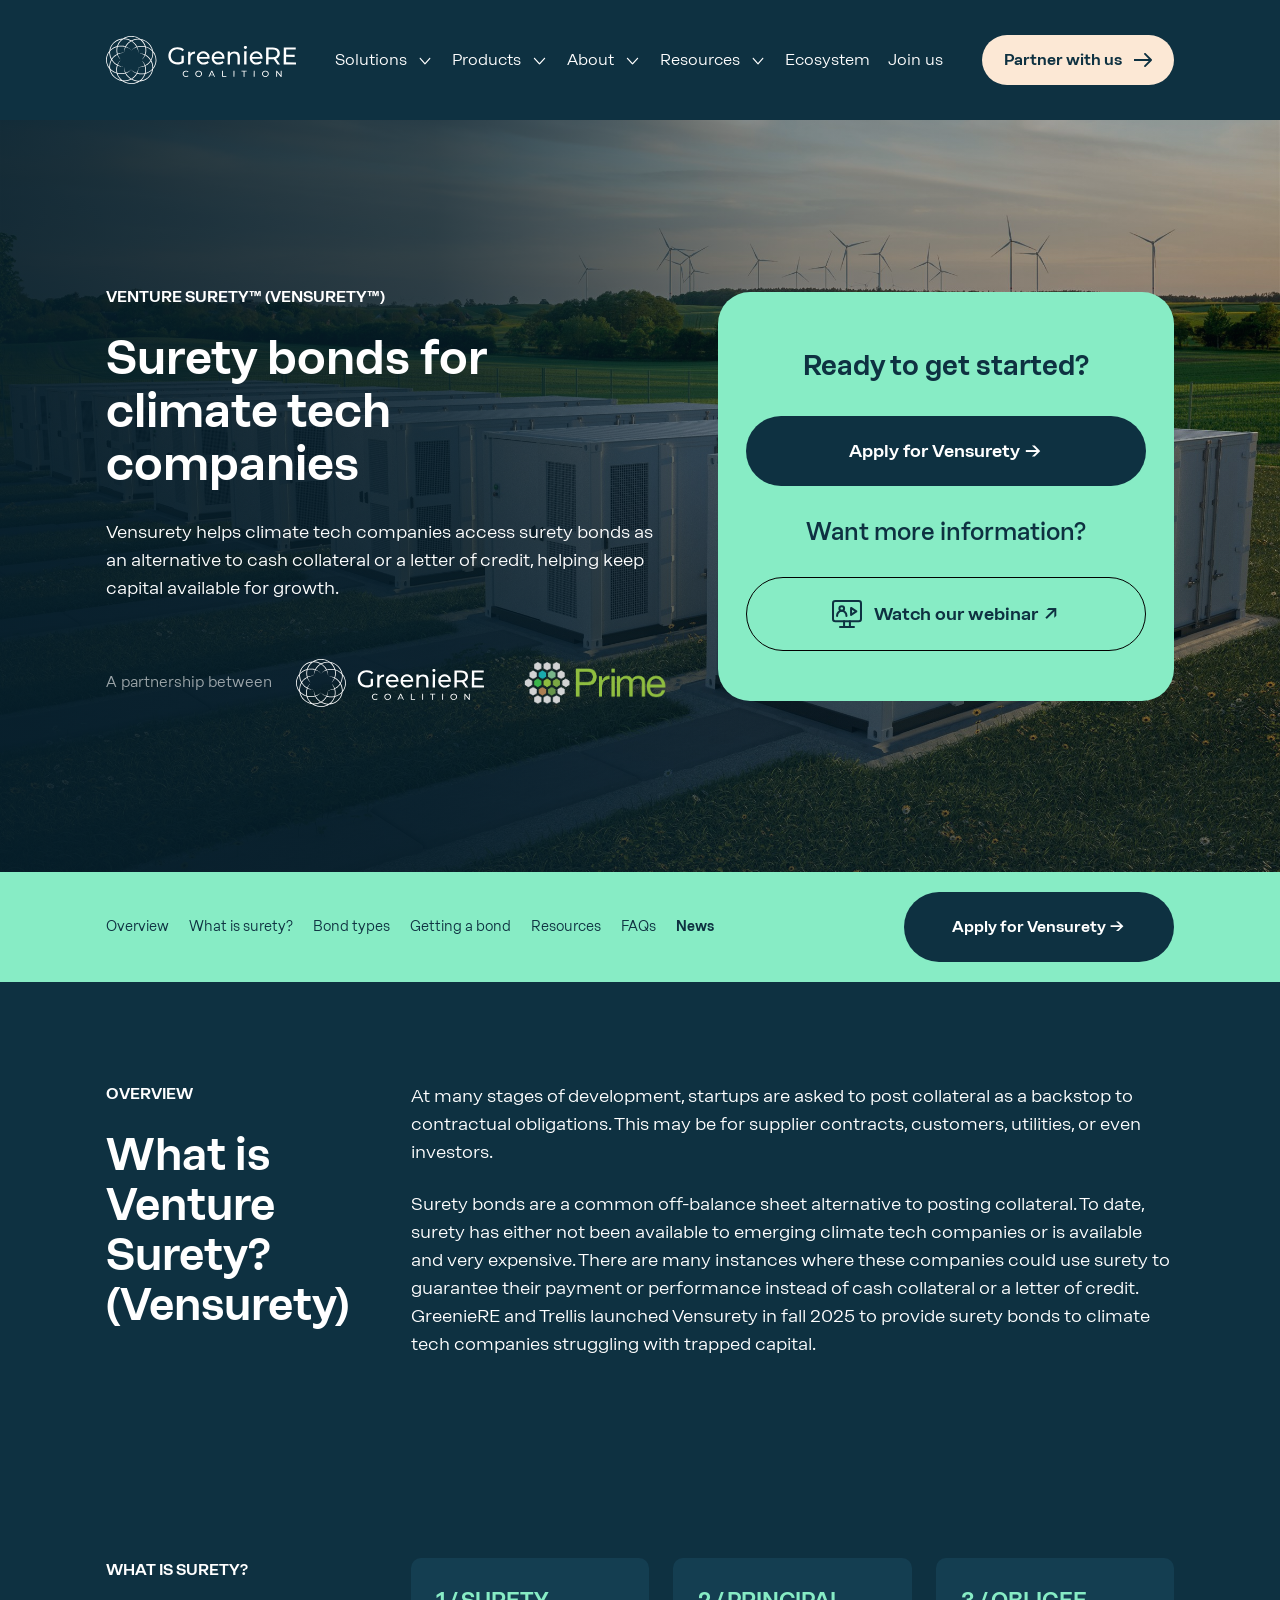
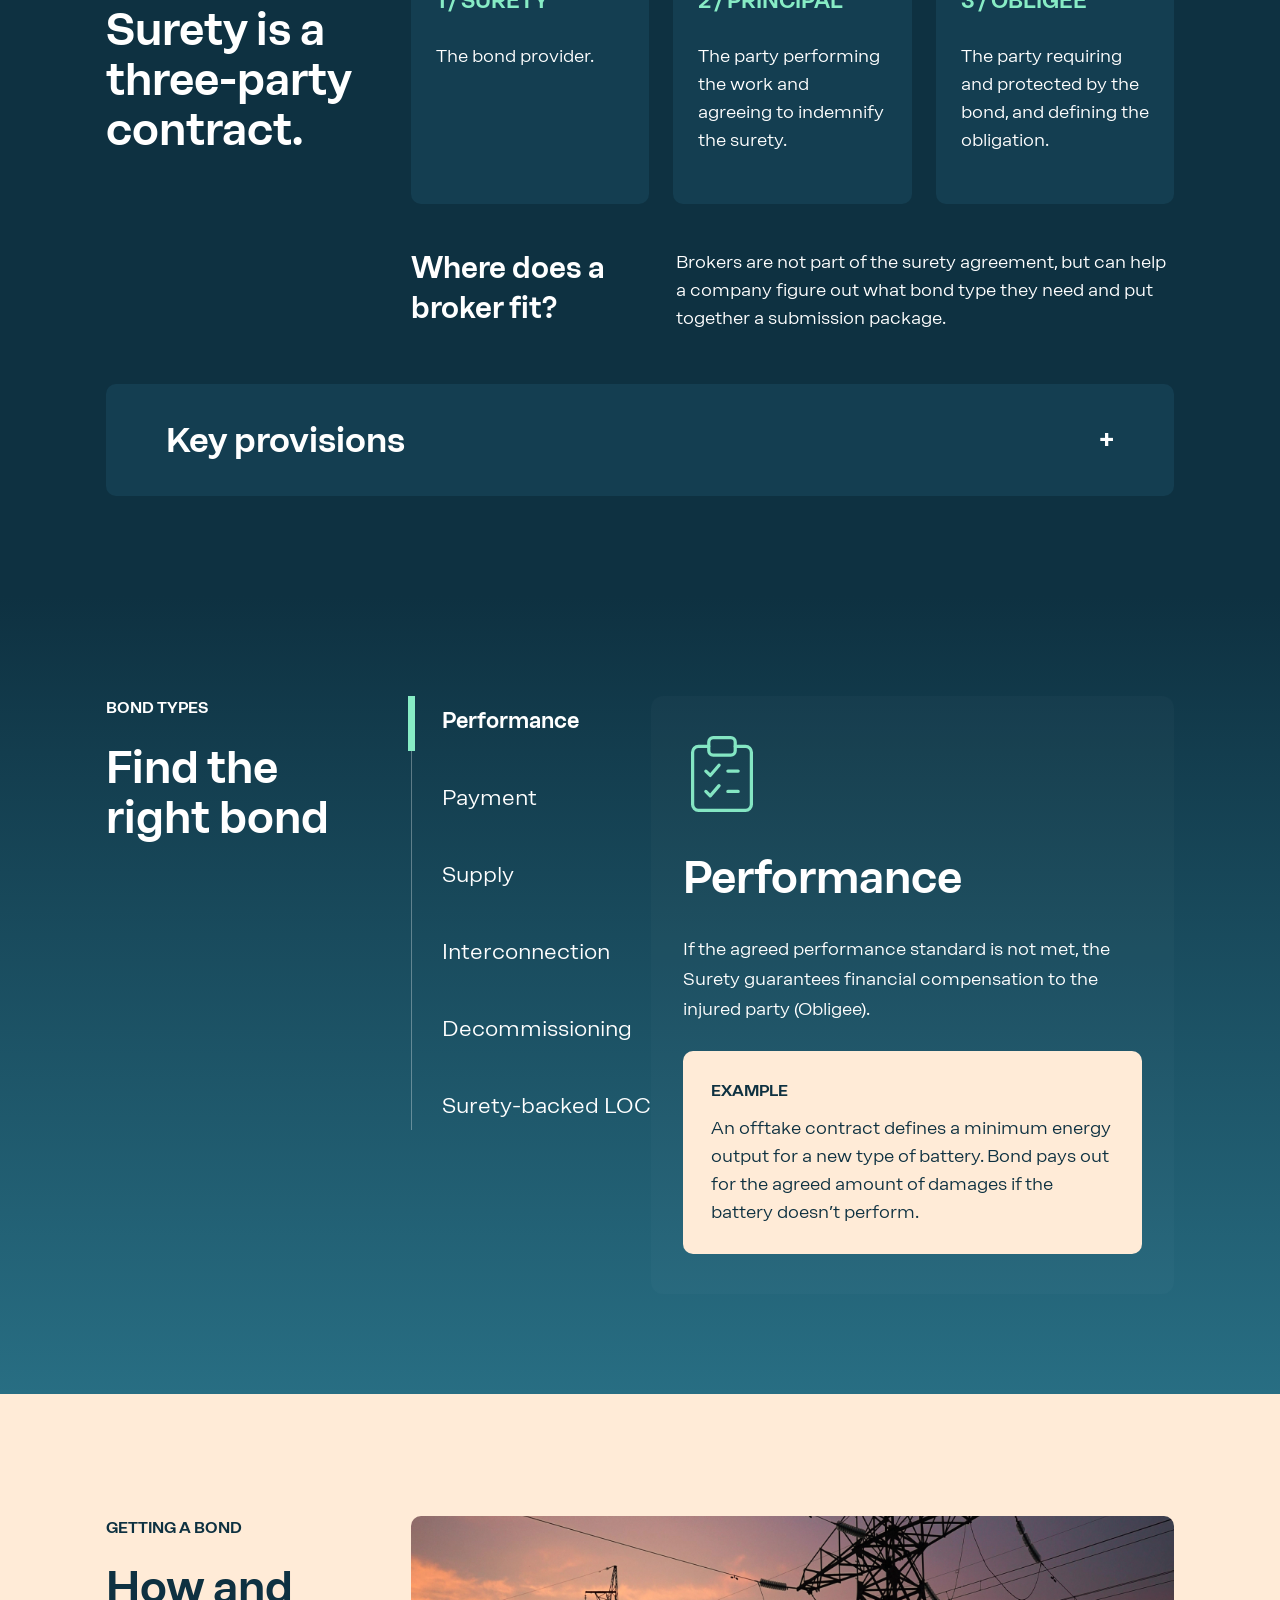
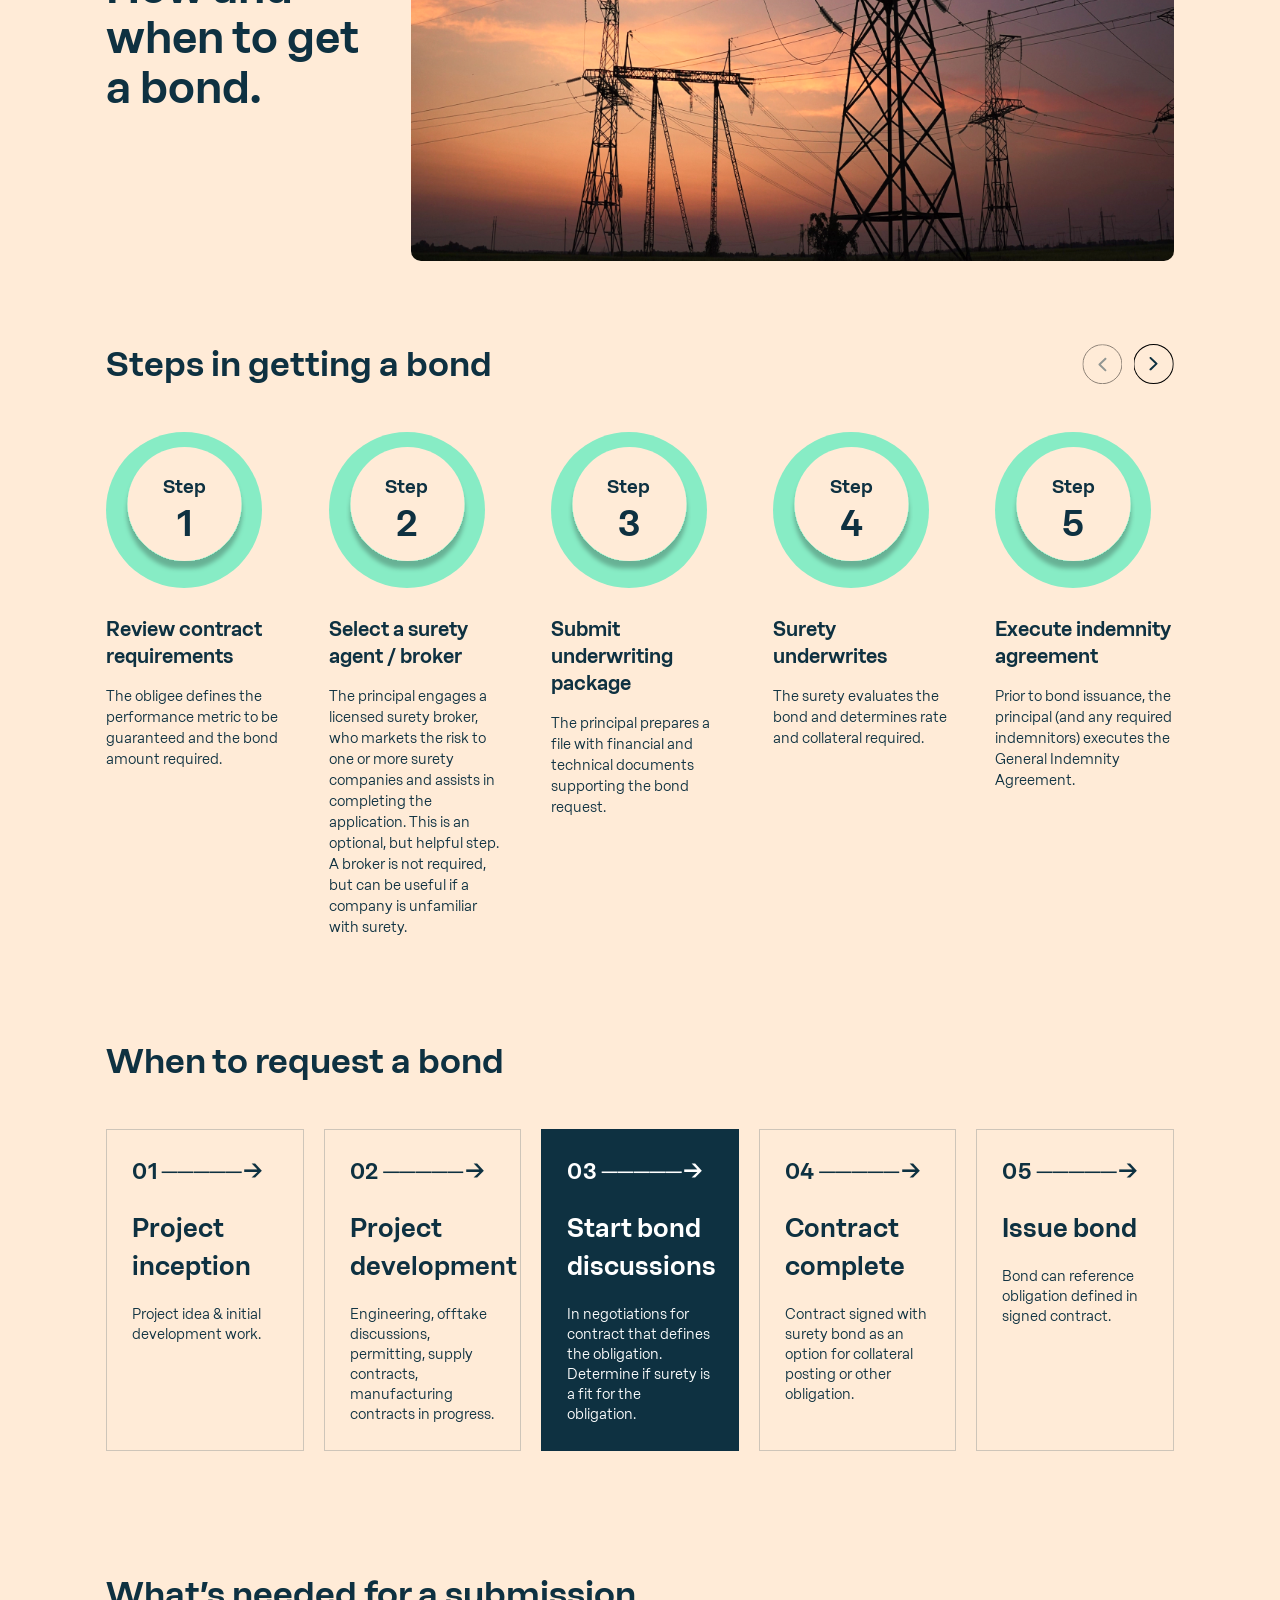
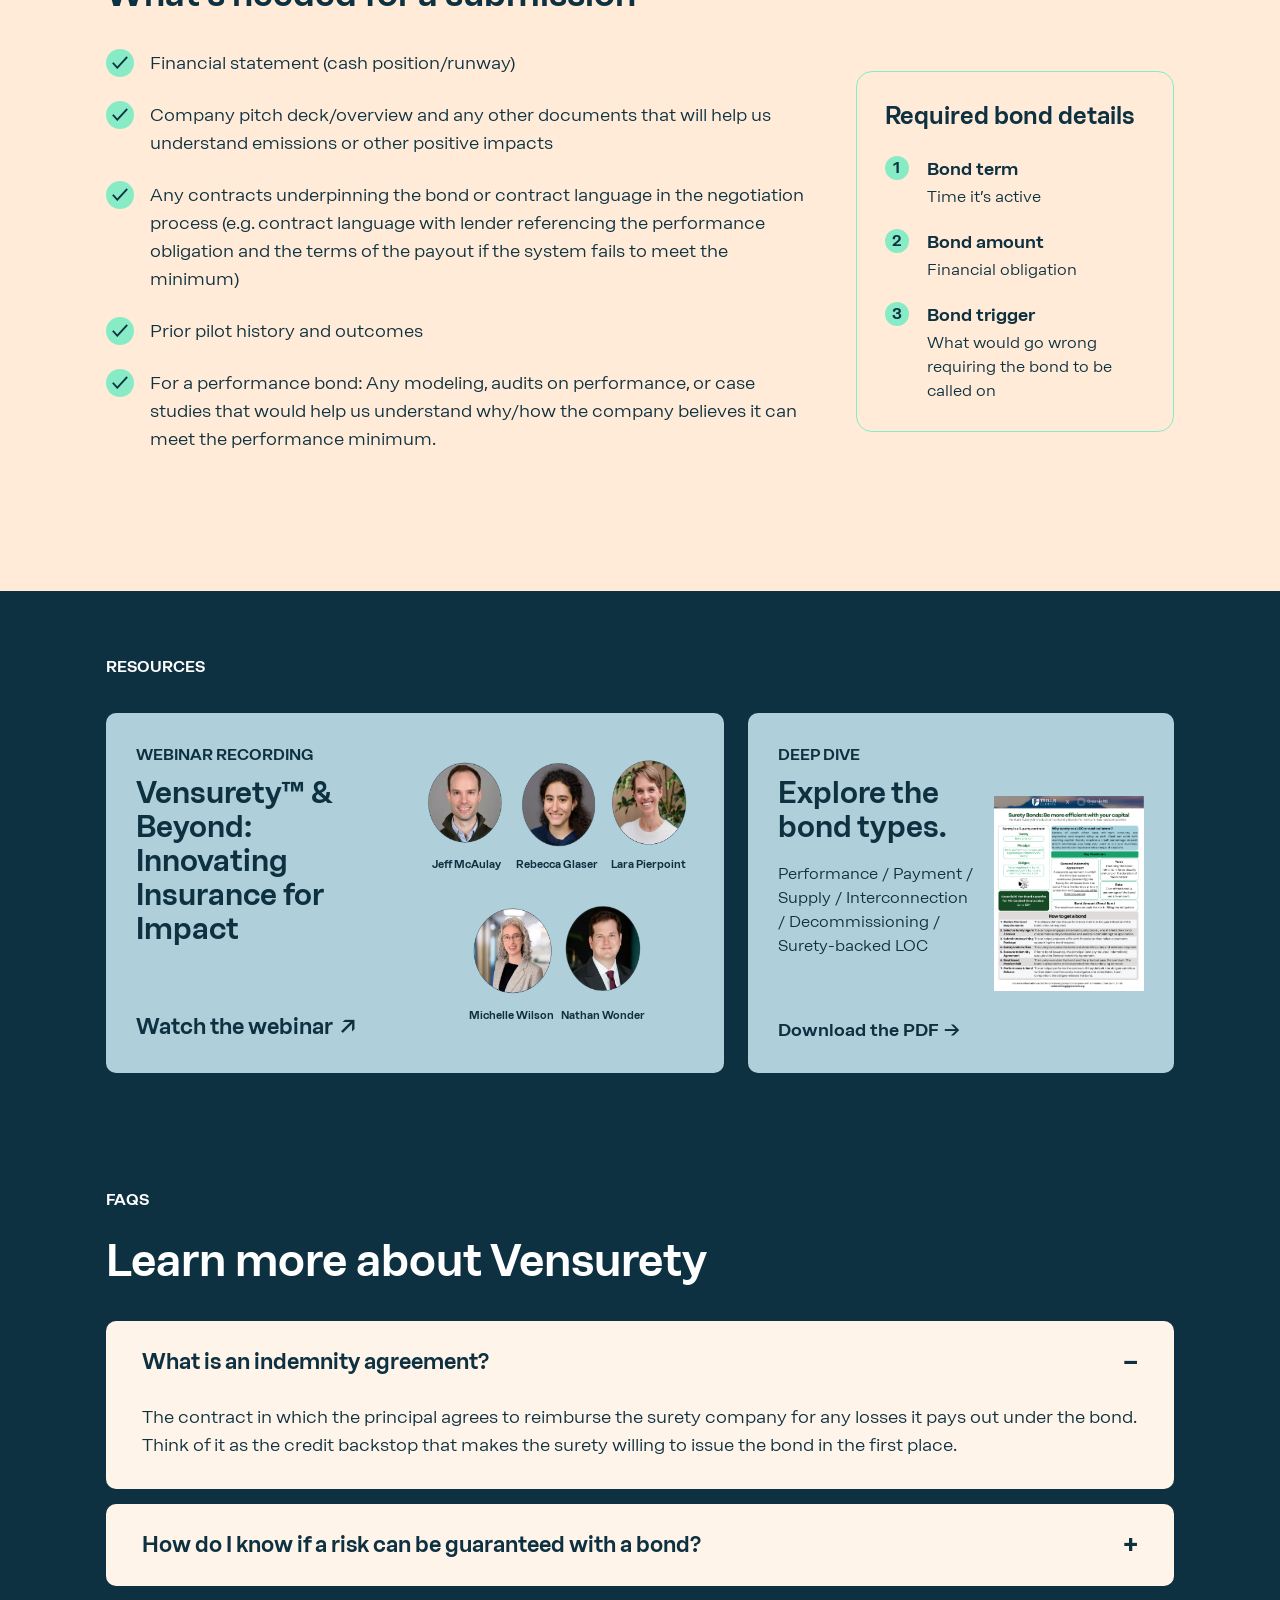
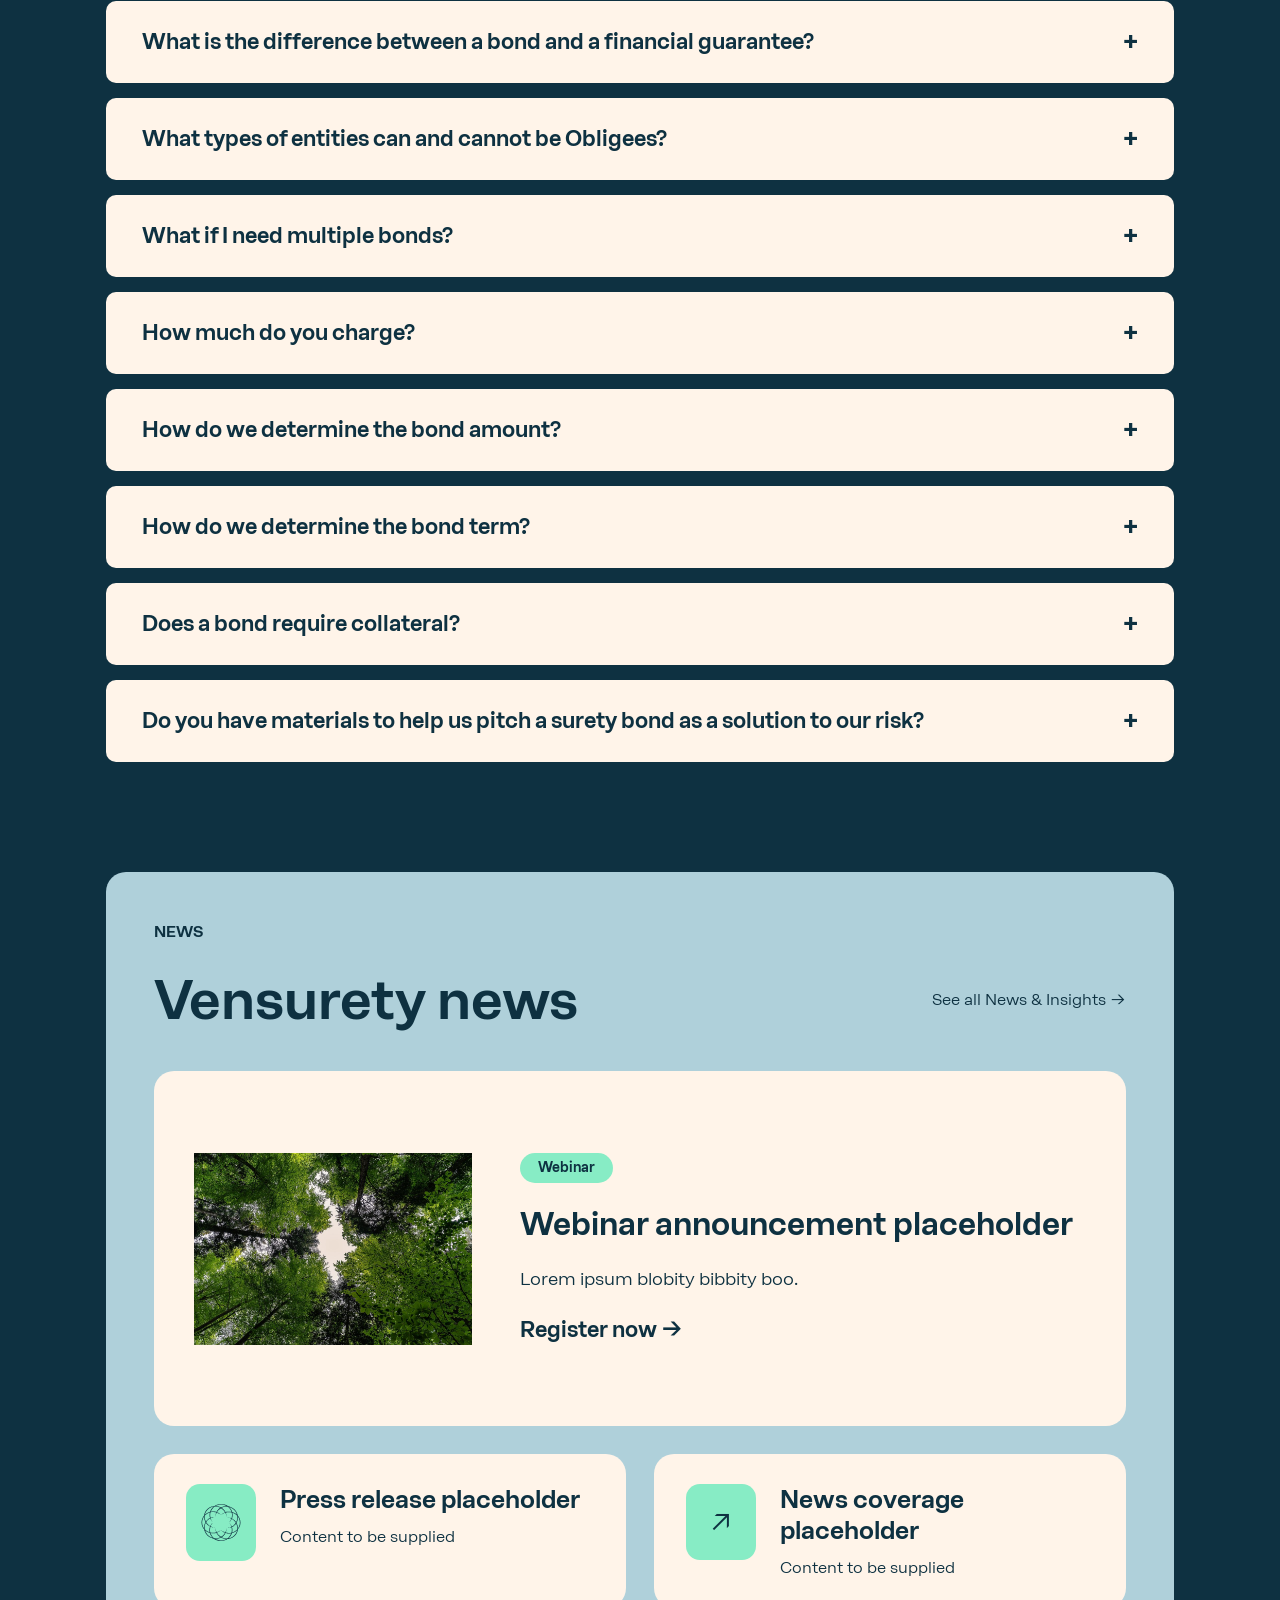
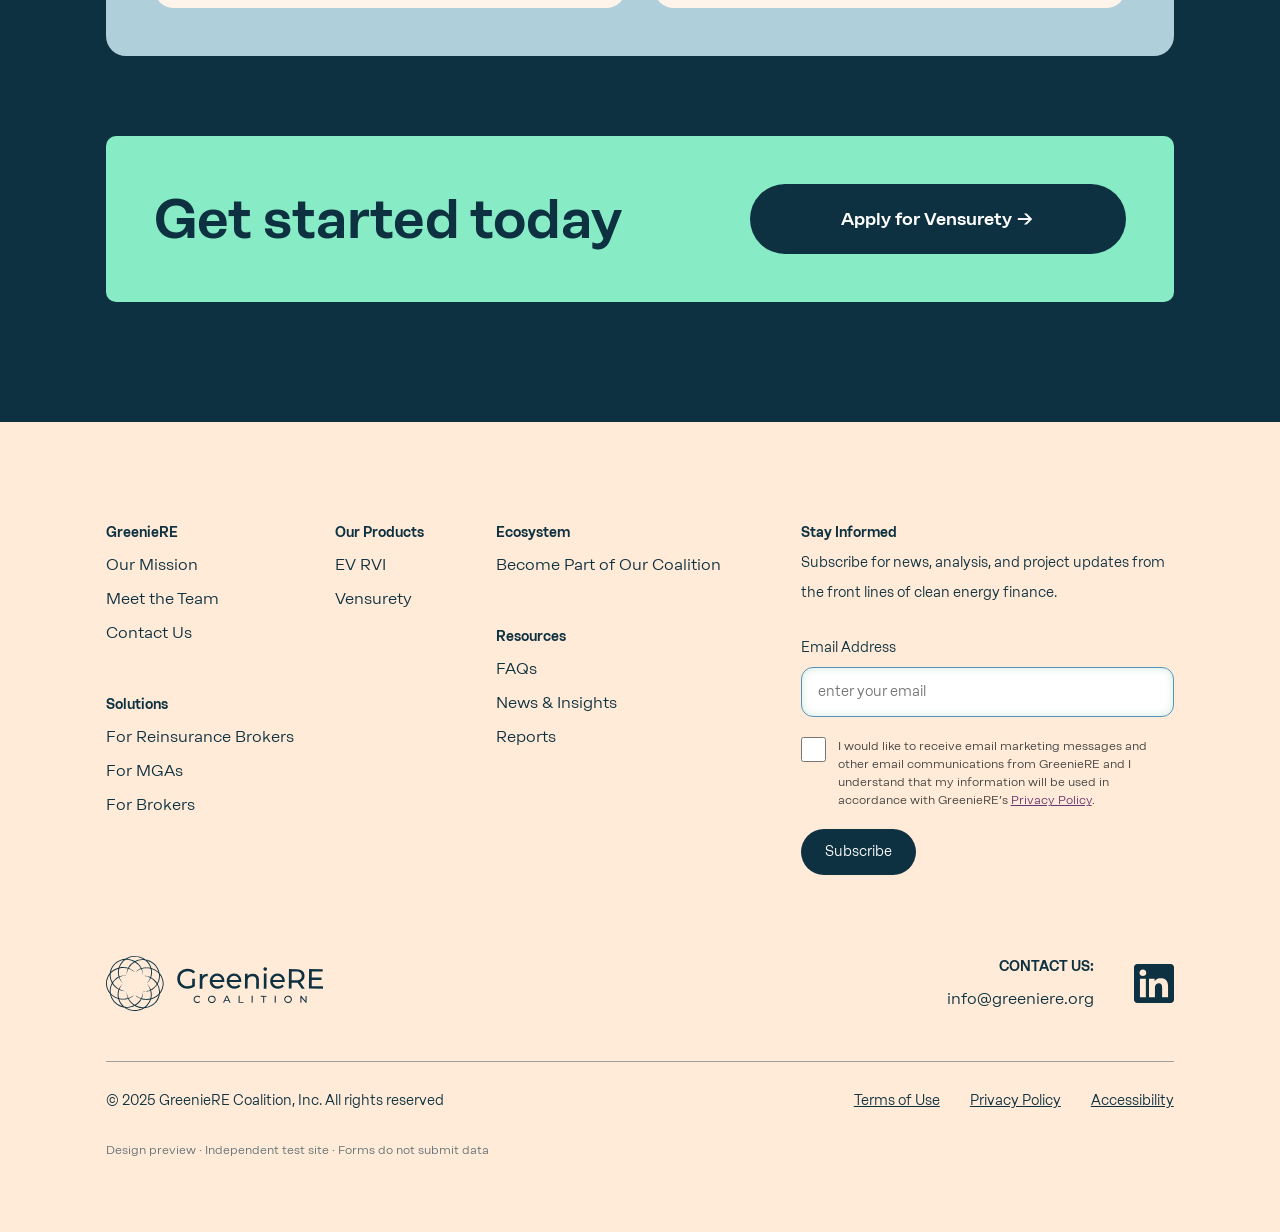
==== commit ea2d7dd1: "Slightly lighten the left hero overlay" ====
--- a/index.html
+++ b/index.html
@@ -1,5 +1,5 @@
 <!doctype html>
-<html lang="en"><head><meta charset="utf-8"><meta name="viewport" content="width=device-width, initial-scale=1"><meta name="robots" content="noindex,nofollow"><meta name="description" content="A design preview of GreenieRE’s Vensurety landing page: surety bonds for climate tech companies."><meta name="theme-color" content="#0e3141"><title>Vensurety | GreenieRE Design Preview</title><link rel="stylesheet" href="./styles.css"><link rel="preload" href="./NeueRational-Regular.woff" as="font" type="font/woff" crossorigin><script src="./app.js" defer></script><style>.hero-image img{object-fit:cover;object-position:center 28%}.hero-overlay{background:linear-gradient(90deg,rgba(5,30,43,.94) 0%,rgba(5,30,43,.84) 34%,rgba(5,30,43,.4) 62%,rgba(5,30,43,.12) 100%),linear-gradient(0deg,rgba(5,30,43,.38),transparent 65%)}@media(max-width:700px){.hero-image img{object-position:58% center}.hero-overlay{background:linear-gradient(90deg,rgba(5,30,43,.9),rgba(5,30,43,.65)),linear-gradient(0deg,rgba(5,30,43,.4),transparent 65%)}}</style><style>@media(min-width:1200px){.hero{min-height:752px}}</style></head>
+<html lang="en"><head><meta charset="utf-8"><meta name="viewport" content="width=device-width, initial-scale=1"><meta name="robots" content="noindex,nofollow"><meta name="description" content="A design preview of GreenieRE’s Vensurety landing page: surety bonds for climate tech companies."><meta name="theme-color" content="#0e3141"><title>Vensurety | GreenieRE Design Preview</title><link rel="stylesheet" href="./styles.css"><link rel="preload" href="./NeueRational-Regular.woff" as="font" type="font/woff" crossorigin><script src="./app.js" defer></script><style>.hero-image img{object-fit:cover;object-position:center 28%}.hero-overlay{background:linear-gradient(90deg,rgba(5,30,43,.88) 0%,rgba(5,30,43,.77) 34%,rgba(5,30,43,.4) 62%,rgba(5,30,43,.12) 100%),linear-gradient(0deg,rgba(5,30,43,.38),transparent 65%)}@media(max-width:700px){.hero-image img{object-position:58% center}.hero-overlay{background:linear-gradient(90deg,rgba(5,30,43,.9),rgba(5,30,43,.65)),linear-gradient(0deg,rgba(5,30,43,.4),transparent 65%)}}</style><style>@media(min-width:1200px){.hero{min-height:752px}}</style></head>
 <body><a class="skip-link" href="#main">Skip to content</a>
 <header class="site-header"><div class="container header-inner"><a href="https://greeniere.org/" aria-label="GreenieRE home" target="_blank" rel="noopener noreferrer"><picture class="brand"><source media="(max-width: 700px)" srcset="./2cd1d.svg"><img src="./53b1e.svg" alt="GreenieRE" loading="lazy"></picture></a><nav class="primary-nav" aria-label="Main navigation"><details class="nav-dropdown"><summary>Solutions <img src="./9c6f5.svg" alt="" loading="lazy"></summary><div><a class="" href="https://greeniere.org/insurers" target="_blank" rel="noopener noreferrer">For Insurers</a><a class="" href="https://greeniere.org/mgas" target="_blank" rel="noopener noreferrer">For MGAs</a><a class="" href="https://greeniere.org/brokers" target="_blank" rel="noopener noreferrer">For Brokers</a></div></details><details class="nav-dropdown"><summary>Products <img src="./0fcd6.svg" alt="" loading="lazy"></summary><div><a class="" href="#overview">Vensurety</a><button type="button" class="text-link" data-preview="EV RVI">EV RVI</button></div></details><details class="nav-dropdown"><summary>About <img src="./0fcd6.svg" alt="" loading="lazy"></summary><div><a class="" href="https://greeniere.org/about" target="_blank" rel="noopener noreferrer">Our Mission</a><a class="" href="https://greeniere.org/our-team" target="_blank" rel="noopener noreferrer">Meet the Team</a></div></details><details class="nav-dropdown"><summary>Resources <img src="./0fcd6.svg" alt="" loading="lazy"></summary><div><a class="" href="https://greeniere.org/news-and-insights" target="_blank" rel="noopener noreferrer">News &amp; Insights</a><a class="" href="#faqs">FAQs</a><a class="" href="https://greeniere.org/reports" target="_blank" rel="noopener noreferrer">Reports</a></div></details><a class="" href="https://greeniere.org/ecosystem" target="_blank" rel="noopener noreferrer">Ecosystem</a><a class="" href="https://greeniere.org/coalition" target="_blank" rel="noopener noreferrer">Join us</a></nav><a class="button partner" href="https://greeniere.org/contact" target="_blank" rel="noopener noreferrer">Partner with us <img src="./7077a.svg" alt="" loading="lazy"></a><button class="menu-toggle" aria-label="Open main menu" aria-expanded="false" aria-controls="mobile-menu"><img src="./8aa4e.svg" alt="" loading="lazy"></button></div><nav id="mobile-menu" aria-label="Mobile main navigation" hidden><details class="nav-dropdown"><summary>Solutions <img src="./9c6f5.svg" alt="" loading="lazy"></summary><div><a class="" href="https://greeniere.org/insurers" target="_blank" rel="noopener noreferrer">For Insurers</a><a class="" href="https://greeniere.org/mgas" target="_blank" rel="noopener noreferrer">For MGAs</a><a class="" href="https://greeniere.org/brokers" target="_blank" rel="noopener noreferrer">For Brokers</a></div></details><details class="nav-dropdown"><summary>Products <img src="./0fcd6.svg" alt="" loading="lazy"></summary><div><a class="" href="#overview">Vensurety</a><button type="button" class="text-link" data-preview="EV RVI">EV RVI</button></div></details><details class="nav-dropdown"><summary>About <img src="./0fcd6.svg" alt="" loading="lazy"></summary><div><a class="" href="https://greeniere.org/about" target="_blank" rel="noopener noreferrer">Our Mission</a><a class="" href="https://greeniere.org/our-team" target="_blank" rel="noopener noreferrer">Meet the Team</a></div></details><details class="nav-dropdown"><summary>Resources <img src="./0fcd6.svg" alt="" loading="lazy"></summary><div><a class="" href="https://greeniere.org/news-and-insights" target="_blank" rel="noopener noreferrer">News &amp; Insights</a><a class="" href="#faqs">FAQs</a><a class="" href="https://greeniere.org/reports" target="_blank" rel="noopener noreferrer">Reports</a></div></details><a class="" href="https://greeniere.org/ecosystem" target="_blank" rel="noopener noreferrer">Ecosystem</a><a class="" href="https://greeniere.org/coalition" target="_blank" rel="noopener noreferrer">Join us</a><a class="" href="https://greeniere.org/contact" target="_blank" rel="noopener noreferrer">Partner with us</a></nav></header>
 <main id="main"><section class="hero" aria-labelledby="hero-title"><picture class="hero-image"><img src="./vensurety-battery-landscape.jpg?v=2" alt="" fetchpriority="high"></picture><div class="hero-overlay"></div><div class="container hero-inner"><div class="hero-copy"><p class="eyebrow">Venture Surety™ (Vensurety™)</p><h1 id="hero-title">Surety bonds for climate tech companies</h1><p class="hero-description">Vensurety helps climate tech companies access surety bonds as an alternative to cash collateral or a letter of credit, helping keep capital available for growth.</p><div class="partnership"><p>A partnership between</p><div class="partner-brands"><picture><source media="(max-width: 700px)" srcset="./2f6db.svg"><img src="./bb101.svg" alt="GreenieRE" loading="lazy"></picture><img src="./a1706.png" alt="Prime Coalition" class="prime-logo" loading="lazy"></div></div></div><aside class="hero-cta"><h2>Ready to get started?</h2><button type="button" class="button dark hero-apply" data-preview="Vensurety application">Apply for Vensurety →</button><p>Want more information?</p><button type="button" class="button outline" data-preview="Webinar recording"><img src="./f4d4e.svg" alt="" loading="lazy">Watch our webinar ↗</button></aside></div></section>
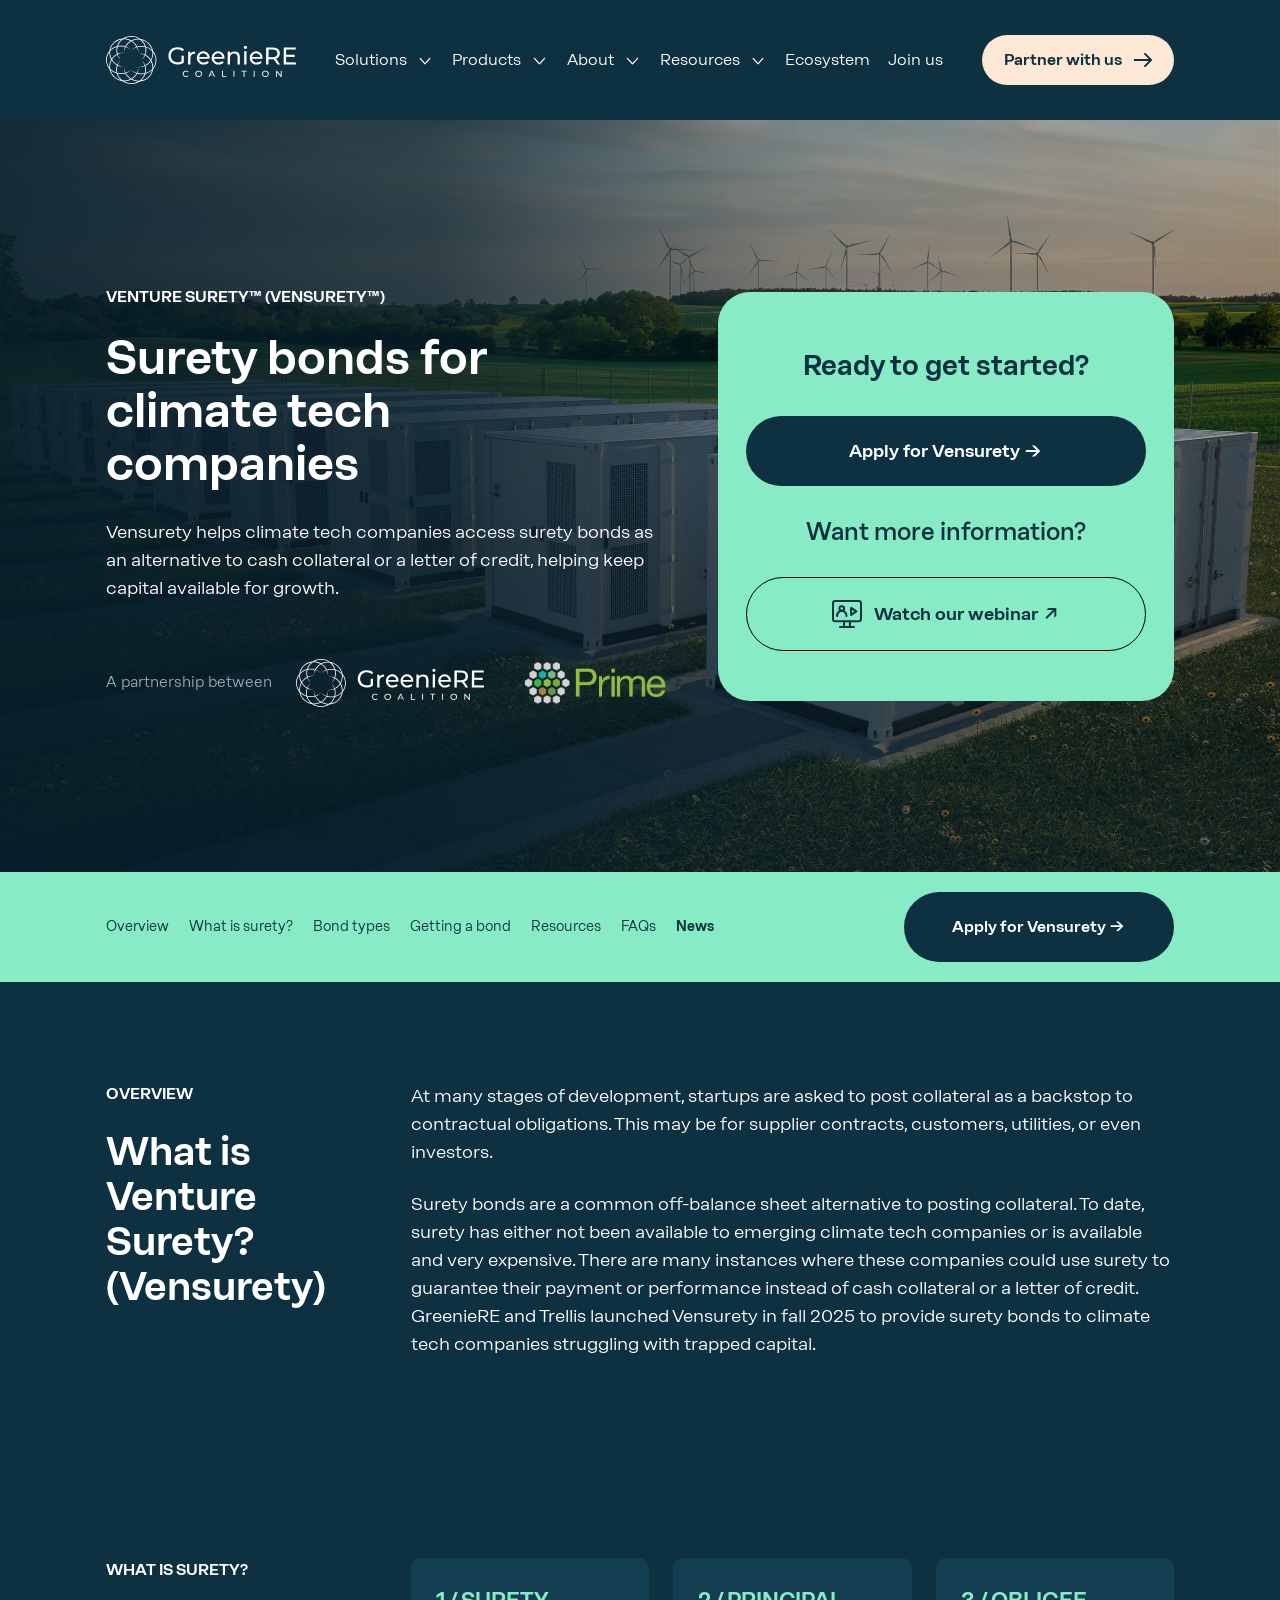
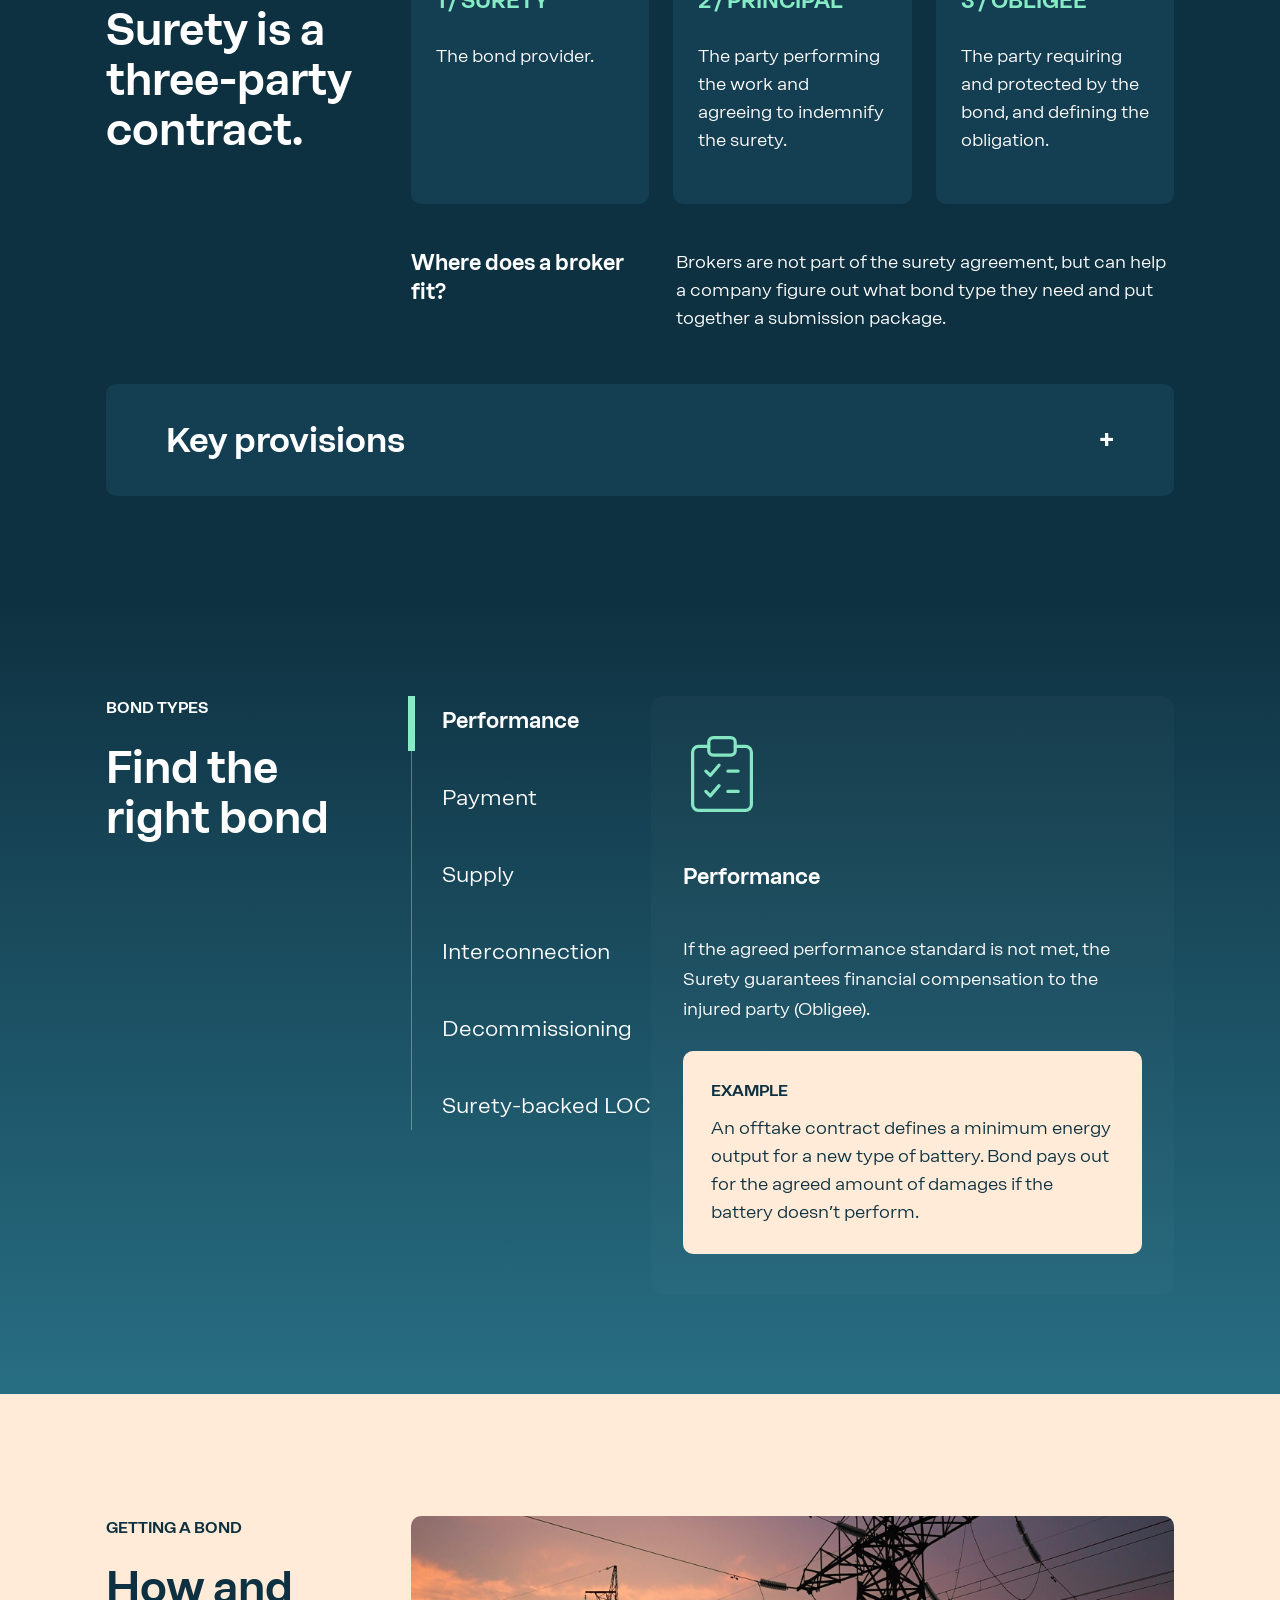
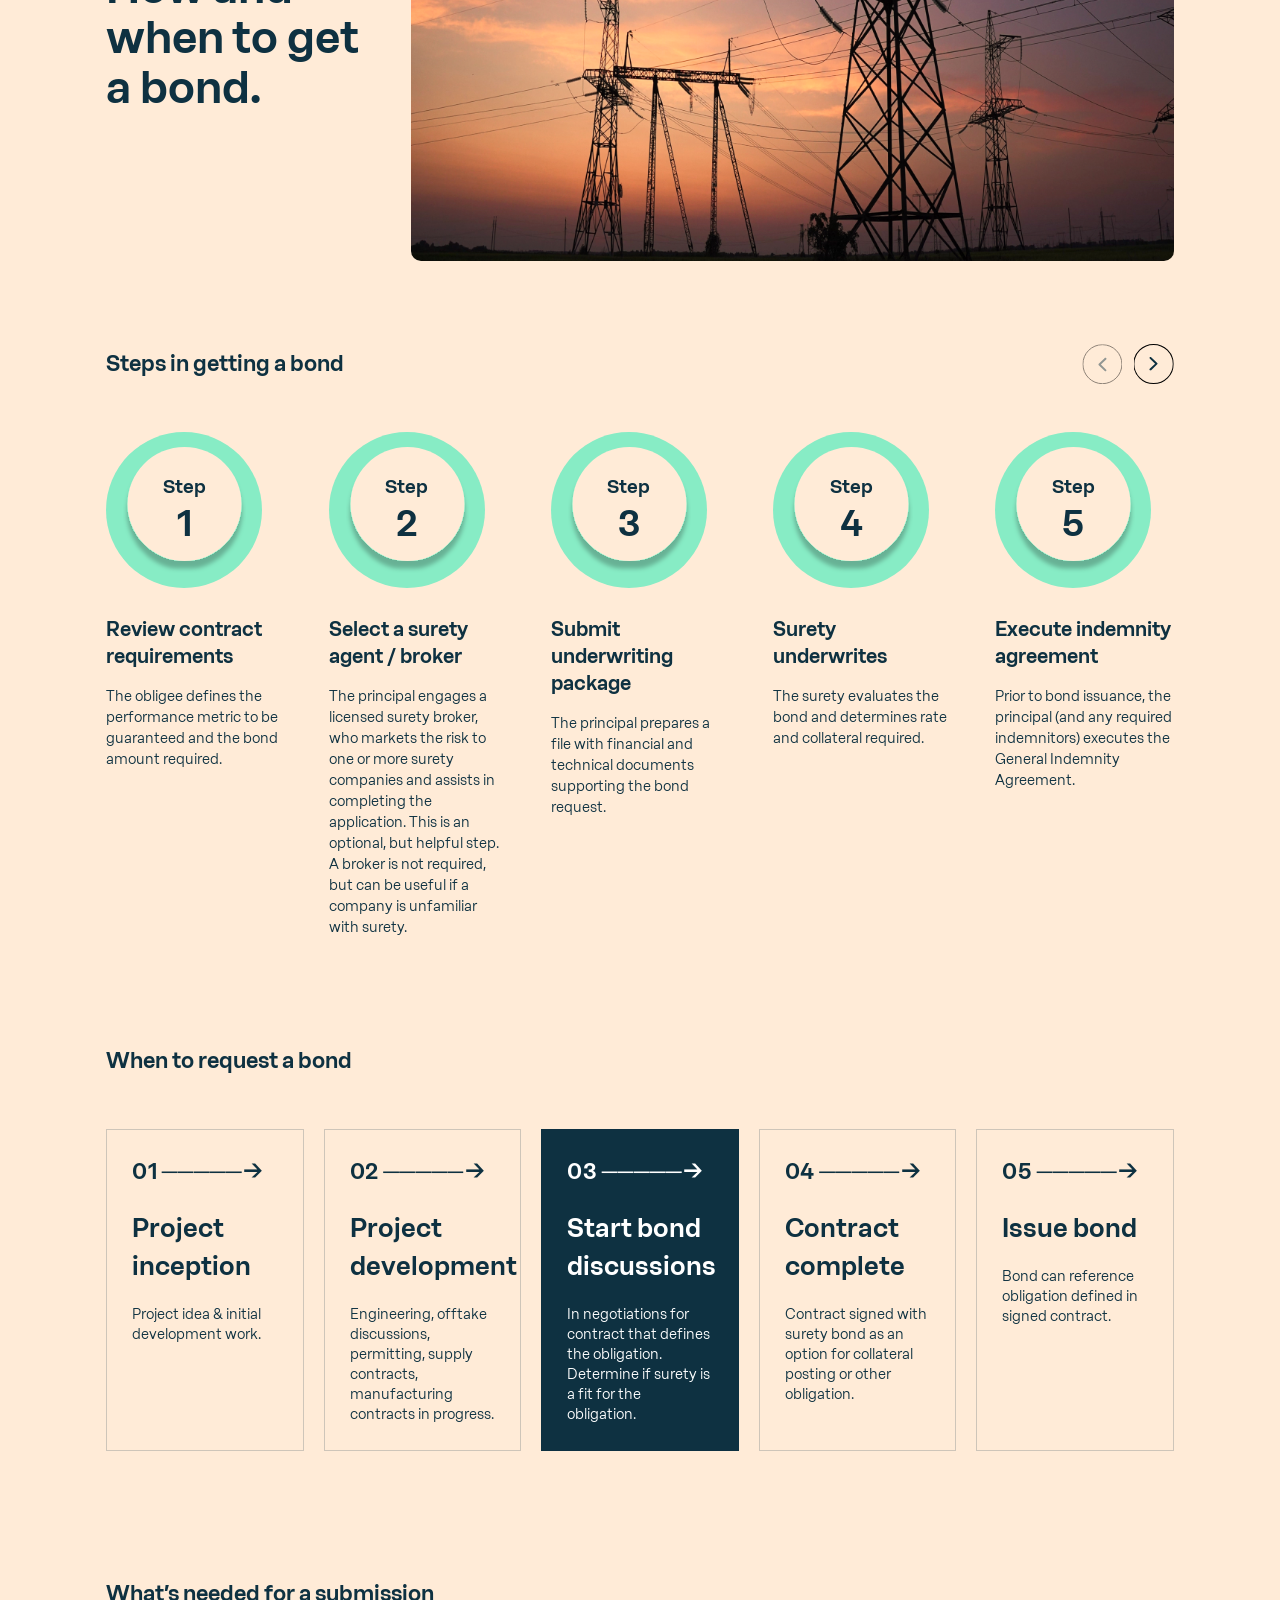
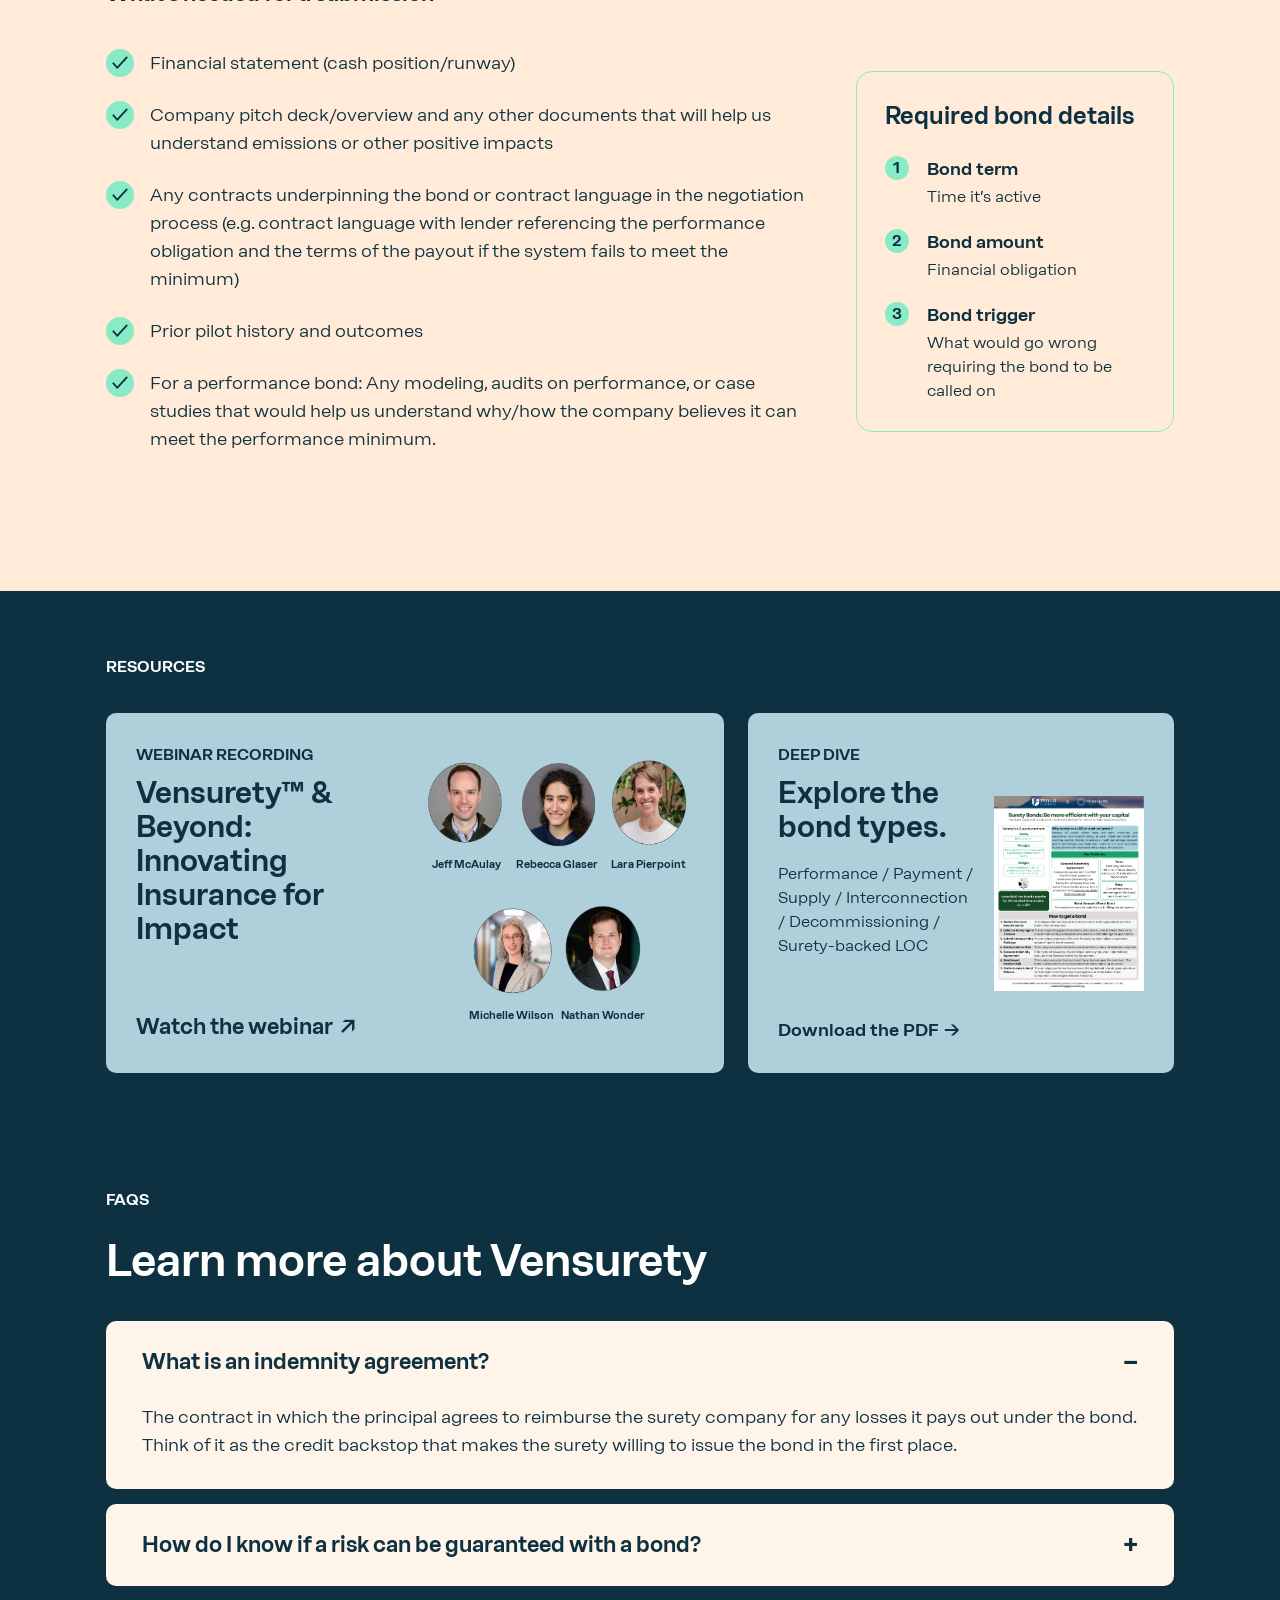
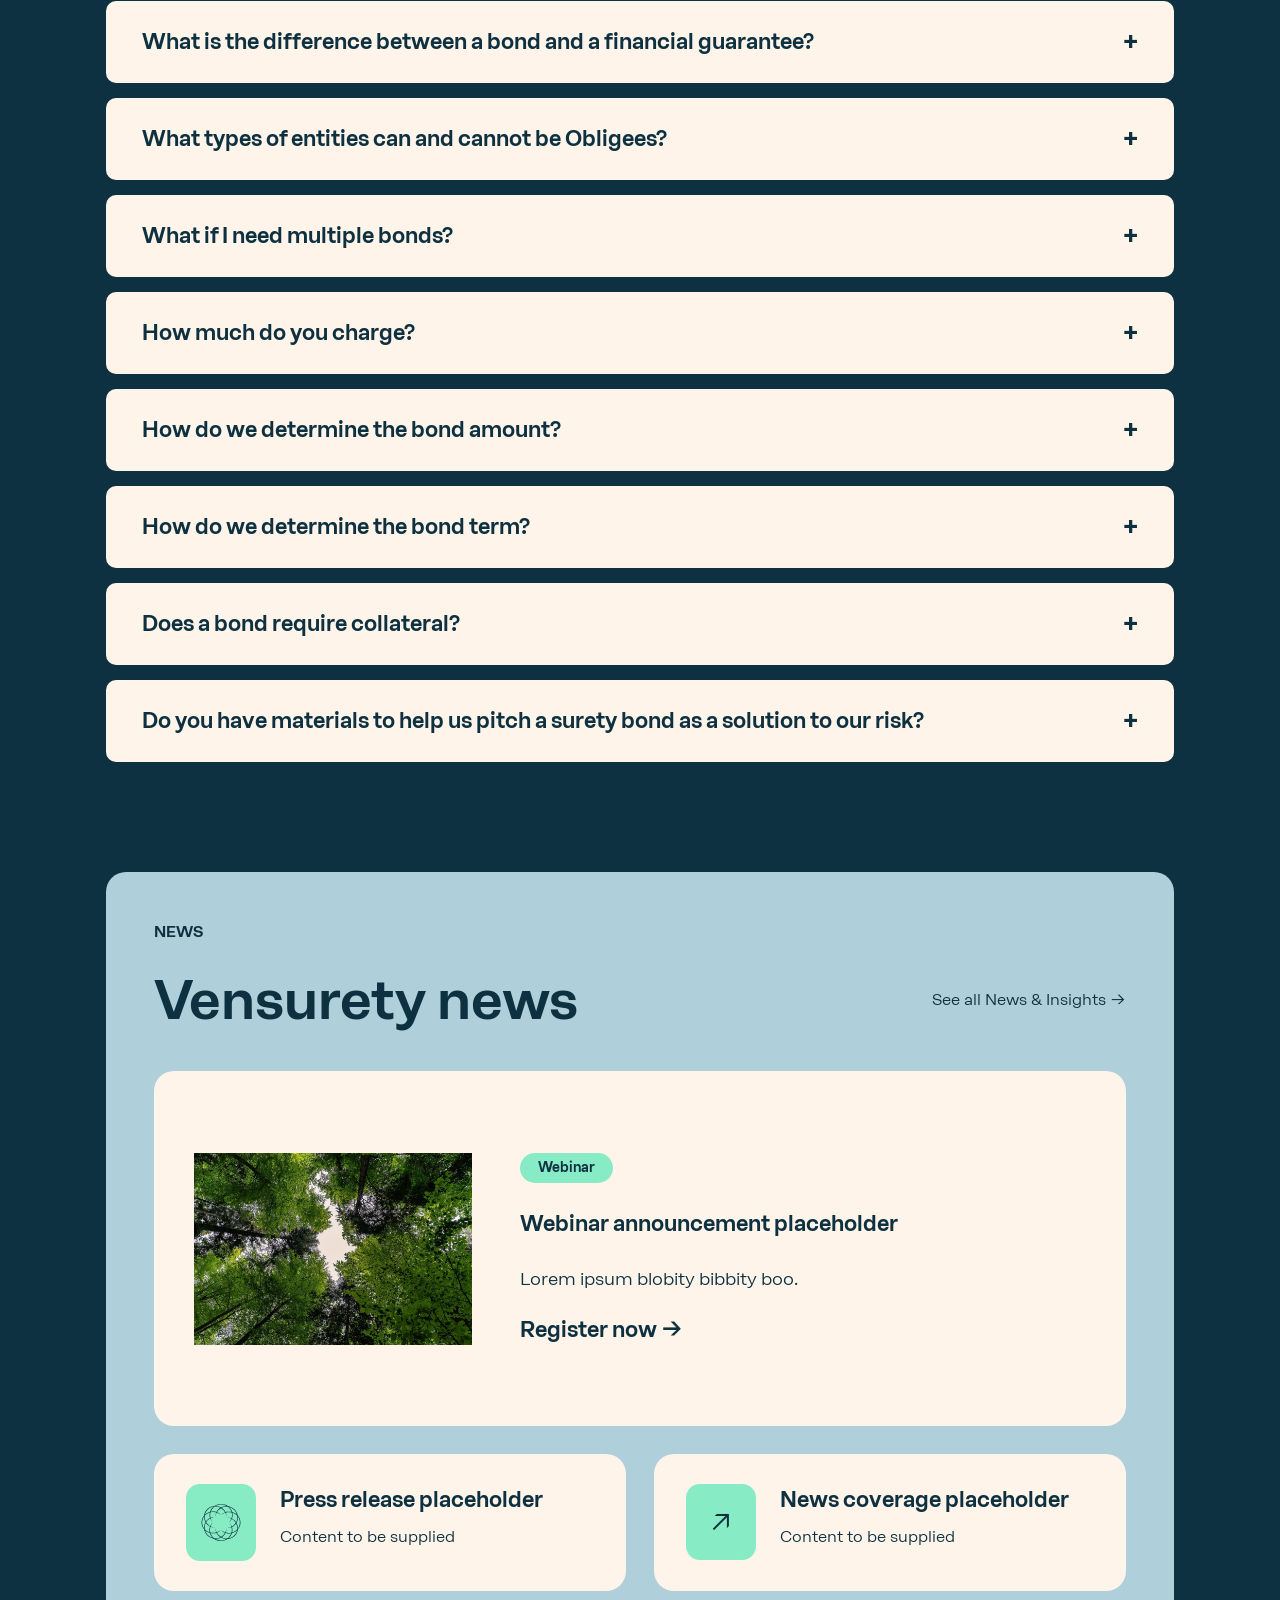
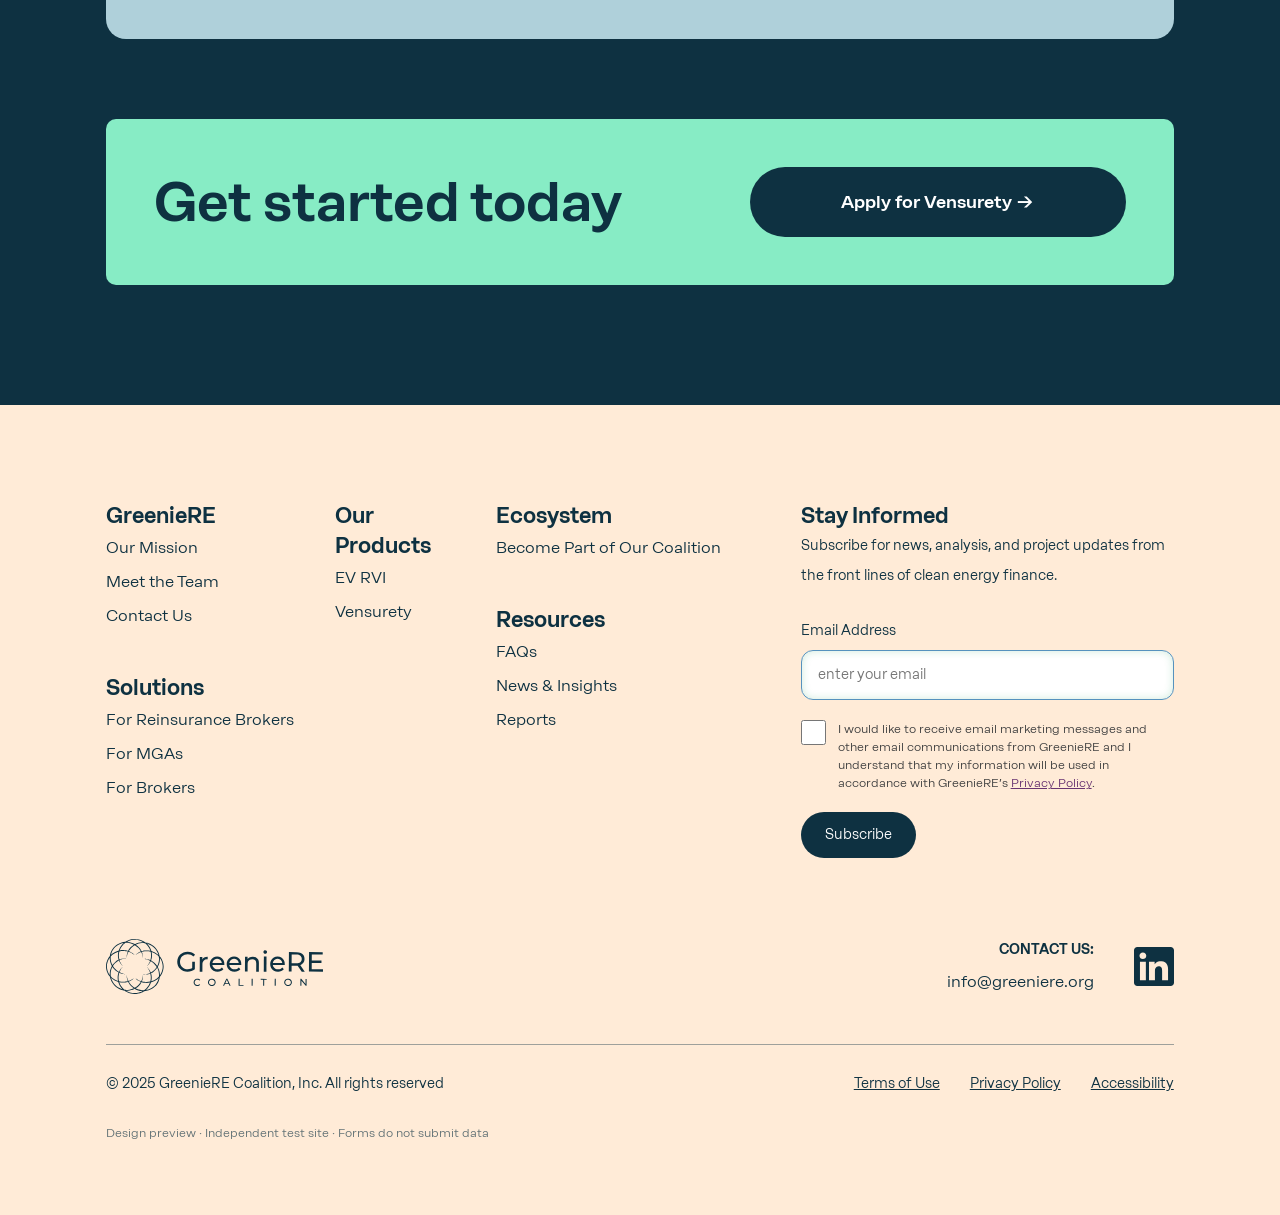
==== commit db774d8b: "Refresh published heading stylesheet" ====
--- a/index.html
+++ b/index.html
@@ -1,5 +1,5 @@
 <!doctype html>
-<html lang="en"><head><meta charset="utf-8"><meta name="viewport" content="width=device-width, initial-scale=1"><meta name="robots" content="noindex,nofollow"><meta name="description" content="A design preview of GreenieRE’s Vensurety landing page: surety bonds for climate tech companies."><meta name="theme-color" content="#0e3141"><title>Vensurety | GreenieRE Design Preview</title><link rel="stylesheet" href="./styles.css"><link rel="preload" href="./NeueRational-Regular.woff" as="font" type="font/woff" crossorigin><script src="./app.js" defer></script><style>.hero-image img{object-fit:cover;object-position:center 28%}.hero-overlay{background:linear-gradient(90deg,rgba(5,30,43,.88) 0%,rgba(5,30,43,.77) 34%,rgba(5,30,43,.4) 62%,rgba(5,30,43,.12) 100%),linear-gradient(0deg,rgba(5,30,43,.38),transparent 65%)}@media(max-width:700px){.hero-image img{object-position:58% center}.hero-overlay{background:linear-gradient(90deg,rgba(5,30,43,.9),rgba(5,30,43,.65)),linear-gradient(0deg,rgba(5,30,43,.4),transparent 65%)}}</style><style>@media(min-width:1200px){.hero{min-height:752px}}</style></head>
+<html lang="en"><head><meta charset="utf-8"><meta name="viewport" content="width=device-width, initial-scale=1"><meta name="robots" content="noindex,nofollow"><meta name="description" content="A design preview of GreenieRE’s Vensurety landing page: surety bonds for climate tech companies."><meta name="theme-color" content="#0e3141"><title>Vensurety | GreenieRE Design Preview</title><link rel="stylesheet" href="./styles.css?v=headings-22"><link rel="preload" href="./NeueRational-Regular.woff" as="font" type="font/woff" crossorigin><script src="./app.js" defer></script><style>.hero-image img{object-fit:cover;object-position:center 28%}.hero-overlay{background:linear-gradient(90deg,rgba(5,30,43,.88) 0%,rgba(5,30,43,.77) 34%,rgba(5,30,43,.4) 62%,rgba(5,30,43,.12) 100%),linear-gradient(0deg,rgba(5,30,43,.38),transparent 65%)}@media(max-width:700px){.hero-image img{object-position:58% center}.hero-overlay{background:linear-gradient(90deg,rgba(5,30,43,.9),rgba(5,30,43,.65)),linear-gradient(0deg,rgba(5,30,43,.4),transparent 65%)}}</style><style>@media(min-width:1200px){.hero{min-height:752px}}</style></head>
 <body><a class="skip-link" href="#main">Skip to content</a>
 <header class="site-header"><div class="container header-inner"><a href="https://greeniere.org/" aria-label="GreenieRE home" target="_blank" rel="noopener noreferrer"><picture class="brand"><source media="(max-width: 700px)" srcset="./2cd1d.svg"><img src="./53b1e.svg" alt="GreenieRE" loading="lazy"></picture></a><nav class="primary-nav" aria-label="Main navigation"><details class="nav-dropdown"><summary>Solutions <img src="./9c6f5.svg" alt="" loading="lazy"></summary><div><a class="" href="https://greeniere.org/insurers" target="_blank" rel="noopener noreferrer">For Insurers</a><a class="" href="https://greeniere.org/mgas" target="_blank" rel="noopener noreferrer">For MGAs</a><a class="" href="https://greeniere.org/brokers" target="_blank" rel="noopener noreferrer">For Brokers</a></div></details><details class="nav-dropdown"><summary>Products <img src="./0fcd6.svg" alt="" loading="lazy"></summary><div><a class="" href="#overview">Vensurety</a><button type="button" class="text-link" data-preview="EV RVI">EV RVI</button></div></details><details class="nav-dropdown"><summary>About <img src="./0fcd6.svg" alt="" loading="lazy"></summary><div><a class="" href="https://greeniere.org/about" target="_blank" rel="noopener noreferrer">Our Mission</a><a class="" href="https://greeniere.org/our-team" target="_blank" rel="noopener noreferrer">Meet the Team</a></div></details><details class="nav-dropdown"><summary>Resources <img src="./0fcd6.svg" alt="" loading="lazy"></summary><div><a class="" href="https://greeniere.org/news-and-insights" target="_blank" rel="noopener noreferrer">News &amp; Insights</a><a class="" href="#faqs">FAQs</a><a class="" href="https://greeniere.org/reports" target="_blank" rel="noopener noreferrer">Reports</a></div></details><a class="" href="https://greeniere.org/ecosystem" target="_blank" rel="noopener noreferrer">Ecosystem</a><a class="" href="https://greeniere.org/coalition" target="_blank" rel="noopener noreferrer">Join us</a></nav><a class="button partner" href="https://greeniere.org/contact" target="_blank" rel="noopener noreferrer">Partner with us <img src="./7077a.svg" alt="" loading="lazy"></a><button class="menu-toggle" aria-label="Open main menu" aria-expanded="false" aria-controls="mobile-menu"><img src="./8aa4e.svg" alt="" loading="lazy"></button></div><nav id="mobile-menu" aria-label="Mobile main navigation" hidden><details class="nav-dropdown"><summary>Solutions <img src="./9c6f5.svg" alt="" loading="lazy"></summary><div><a class="" href="https://greeniere.org/insurers" target="_blank" rel="noopener noreferrer">For Insurers</a><a class="" href="https://greeniere.org/mgas" target="_blank" rel="noopener noreferrer">For MGAs</a><a class="" href="https://greeniere.org/brokers" target="_blank" rel="noopener noreferrer">For Brokers</a></div></details><details class="nav-dropdown"><summary>Products <img src="./0fcd6.svg" alt="" loading="lazy"></summary><div><a class="" href="#overview">Vensurety</a><button type="button" class="text-link" data-preview="EV RVI">EV RVI</button></div></details><details class="nav-dropdown"><summary>About <img src="./0fcd6.svg" alt="" loading="lazy"></summary><div><a class="" href="https://greeniere.org/about" target="_blank" rel="noopener noreferrer">Our Mission</a><a class="" href="https://greeniere.org/our-team" target="_blank" rel="noopener noreferrer">Meet the Team</a></div></details><details class="nav-dropdown"><summary>Resources <img src="./0fcd6.svg" alt="" loading="lazy"></summary><div><a class="" href="https://greeniere.org/news-and-insights" target="_blank" rel="noopener noreferrer">News &amp; Insights</a><a class="" href="#faqs">FAQs</a><a class="" href="https://greeniere.org/reports" target="_blank" rel="noopener noreferrer">Reports</a></div></details><a class="" href="https://greeniere.org/ecosystem" target="_blank" rel="noopener noreferrer">Ecosystem</a><a class="" href="https://greeniere.org/coalition" target="_blank" rel="noopener noreferrer">Join us</a><a class="" href="https://greeniere.org/contact" target="_blank" rel="noopener noreferrer">Partner with us</a></nav></header>
 <main id="main"><section class="hero" aria-labelledby="hero-title"><picture class="hero-image"><img src="./vensurety-battery-landscape.jpg?v=2" alt="" fetchpriority="high"></picture><div class="hero-overlay"></div><div class="container hero-inner"><div class="hero-copy"><p class="eyebrow">Venture Surety™ (Vensurety™)</p><h1 id="hero-title">Surety bonds for climate tech companies</h1><p class="hero-description">Vensurety helps climate tech companies access surety bonds as an alternative to cash collateral or a letter of credit, helping keep capital available for growth.</p><div class="partnership"><p>A partnership between</p><div class="partner-brands"><picture><source media="(max-width: 700px)" srcset="./2f6db.svg"><img src="./bb101.svg" alt="GreenieRE" loading="lazy"></picture><img src="./a1706.png" alt="Prime Coalition" class="prime-logo" loading="lazy"></div></div></div><aside class="hero-cta"><h2>Ready to get started?</h2><button type="button" class="button dark hero-apply" data-preview="Vensurety application">Apply for Vensurety →</button><p>Want more information?</p><button type="button" class="button outline" data-preview="Webinar recording"><img src="./f4d4e.svg" alt="" loading="lazy">Watch our webinar ↗</button></aside></div></section>
--- a/styles.css
+++ b/styles.css
@@ -2,21 +2,21 @@
 @font-face{font-family:Rational;src:url('./NeueRational-SemiBold.woff') format('woff');font-weight:600;font-display:swap}
 @font-face{font-family:Rational;src:url('./NeueRational-Bold.woff') format('woff');font-weight:700;font-display:swap}
 :root{--navy:#0e3141;--panel:#143e51;--mint:#87ecc5;--cream:#ffebd7;--paper:#fff4e9;--blue:#afd0da;--gutter:clamp(24px,8.3vw,144px);color-scheme:dark;scroll-behavior:smooth}
-*{box-sizing:border-box}body{margin:0;background:var(--navy);color:white;font:18px/1.56 Rational,Arial,sans-serif}button,input{font:inherit}button,a,input,summary{-webkit-tap-highlight-color:transparent}button{cursor:pointer}button:disabled{cursor:default}a{color:inherit;text-decoration:none}a:hover,.text-link:hover{text-decoration:underline;text-underline-offset:5px}button{color:inherit}img{display:block}p,h1,h2,h3,h4,h5,figure{margin:0}h1,h2,h3,h4,h5{font-weight:700}h1{font-size:56px;line-height:1.1}h2{font-size:45px;line-height:1.11}h3{font-size:30px;line-height:1.32}h4{font-size:24px;line-height:1.35}p+p{margin-top:24px}button:focus-visible,a:focus-visible,summary:focus-visible,input:focus-visible,[tabindex]:focus-visible{outline:3px solid #60bffe;outline-offset:6px}button:disabled{opacity:.45}button:hover:not(:disabled){filter:brightness(1.045)}[hidden]{display:none!important}.container{width:calc(100% - var(--gutter)*2);max-width:1384px;margin-inline:auto}.section{padding-block:100px}section[id]{scroll-margin-top:130px}.eyebrow{font-size:16px;line-height:23px;font-weight:700;text-transform:uppercase}.section-heading h2{margin-top:24px}.split{display:grid;grid-template-columns:minmax(230px,355fr) minmax(0,1041fr);gap:45px}.button{display:inline-flex;align-items:center;justify-content:center;gap:12px;border:0;border-radius:100px;padding:22px;font-size:18px;line-height:26px;font-weight:700;text-align:center;min-height:70px}.button:hover{text-decoration:none}.dark{color:white;background:var(--navy)}.text-link{padding:0;background:none;border:0;text-align:left;font-weight:700;font-size:22px;line-height:32px}.skip-link{position:fixed;top:10px;left:20px;z-index:200;transform:translateY(-200%);background:var(--cream);color:var(--navy);padding:12px}.skip-link:focus{transform:none}
+*{box-sizing:border-box}body{margin:0;background:var(--navy);color:white;font:18px/1.56 Rational,Arial,sans-serif}button,input{font:inherit}button,a,input,summary{-webkit-tap-highlight-color:transparent}button{cursor:pointer}button:disabled{cursor:default}a{color:inherit;text-decoration:none}a:hover,.text-link:hover{text-decoration:underline;text-underline-offset:5px}button{color:inherit}img{display:block}p,h1,h2,h3,h4,h5,figure{margin:0}h1,h2,h3,h4,h5{font-weight:700}h1{font-size:56px;line-height:1.1}h2{font-size:45px;line-height:1.11}h3{font-size:22px;line-height:1.32}h4{font-size:24px;line-height:1.35}p+p{margin-top:24px}button:focus-visible,a:focus-visible,summary:focus-visible,input:focus-visible,[tabindex]:focus-visible{outline:3px solid #60bffe;outline-offset:6px}button:disabled{opacity:.45}button:hover:not(:disabled){filter:brightness(1.045)}[hidden]{display:none!important}.container{width:calc(100% - var(--gutter)*2);max-width:1384px;margin-inline:auto}.section{padding-block:100px}section[id]{scroll-margin-top:130px}.eyebrow{font-size:16px;line-height:23px;font-weight:700;text-transform:uppercase}.section-heading h2{margin-top:24px}.split{display:grid;grid-template-columns:minmax(230px,355fr) minmax(0,1041fr);gap:45px}.button{display:inline-flex;align-items:center;justify-content:center;gap:12px;border:0;border-radius:100px;padding:22px;font-size:18px;line-height:26px;font-weight:700;text-align:center;min-height:70px}.button:hover{text-decoration:none}.dark{color:white;background:var(--navy)}.text-link{padding:0;background:none;border:0;text-align:left;font-weight:700;font-size:22px;line-height:32px}.skip-link{position:fixed;top:10px;left:20px;z-index:200;transform:translateY(-200%);background:var(--cream);color:var(--navy);padding:12px}.skip-link:focus{transform:none}
 .site-header{position:relative;z-index:30}.header-inner{height:120px;display:flex;align-items:center;justify-content:space-between;gap:32px}.brand img{width:216.724px;height:55.3782px}.primary-nav{display:flex;align-items:center;gap:32px;font-size:16px;white-space:nowrap}.partner{background:#fce8d5;color:var(--navy);font-size:16px;padding:10px 22px;min-height:50px;white-space:nowrap}.nav-dropdown{position:relative}.nav-dropdown summary{list-style:none;cursor:pointer;display:flex;gap:9px;align-items:center}.nav-dropdown summary::-webkit-details-marker{display:none}.nav-dropdown summary img{flex:none}.nav-dropdown>div{position:absolute;top:calc(100% + 20px);left:-20px;min-width:190px;padding:16px 20px;background:var(--cream);color:var(--navy);border-radius:12px;box-shadow:0 10px 30px #0003;display:grid;gap:14px}.nav-dropdown .text-link{font-size:16px}.menu-toggle{display:none;background:none;border:0;padding:8px}#mobile-menu{padding:20px var(--gutter);background:var(--panel)}
 .hero{position:relative;min-height:708px;display:flex;align-items:center;isolation:isolate}.hero-image,.hero-overlay{position:absolute;inset:0;z-index:-2}.hero-image img{height:100%;width:100%;object-fit:cover;object-position:bottom}.hero-overlay{z-index:-1;background:linear-gradient(35.77deg,rgba(3,21,29,.826) 9.085%,rgba(4,20,27,.648) 40.852%,rgba(5,18,24,.067) 64.155%)}.hero-inner{display:grid;grid-template-columns:minmax(0,840px) minmax(360px,456px);gap:clamp(40px,8.3vw,144px);align-items:center}.hero-copy h1{margin-top:23px;max-width:756px}.hero-description{margin-top:28px;max-width:704px}.partnership{margin-top:57px;display:flex;align-items:center;gap:24px}.partnership>p{font-size:15px;color:#fff9;white-space:nowrap}.partner-brands{display:flex;align-items:center;gap:38px}.prime-logo{width:148px;height:48px;object-fit:contain}.hero-cta{background:var(--mint);color:var(--navy);padding:66px 40px;border-radius:32px;text-align:center;display:flex;flex-direction:column;gap:28px}.hero-cta h2{font-size:33px;line-height:46px;white-space:nowrap}.hero-cta>p{font-size:24px;line-height:35px;margin:0;font-weight:600}.hero-cta .button{width:100%}.outline{background:none;border:1px solid black;color:var(--navy)}
-.section-nav{position:sticky;top:0;z-index:20;background:var(--mint);color:var(--navy)}.section-nav-inner{display:flex;min-height:110px;align-items:center;justify-content:space-between;gap:24px}.section-links{display:flex;gap:28px;align-items:center;font-size:16px;white-space:nowrap}.section-links a.active{font-weight:700}.sticky-apply{width:376px;flex:none;visibility:hidden;opacity:0;transition:opacity .15s}.sticky-apply.visible{visibility:visible;opacity:1}.section-toggle,.mobile-label{display:none}.body-copy p{font-size:18px;line-height:28px}.overview{padding-bottom:100px}.overview h2{font-size:45px;line-height:50px}.party-grid{display:grid;grid-template-columns:repeat(3,minmax(0,1fr));gap:24px}.party{background:var(--panel);border-radius:10px;padding:36px;min-height:246px}.party h3{font-size:26px;color:var(--mint);line-height:35px}.party p{margin-top:24px;line-height:28px}.broker{margin-top:44px;display:grid;grid-template-columns:309fr 691fr;gap:42px}.broker h3{font-size:30px}.broker p{line-height:28px}.provisions{background:var(--panel);border-radius:10px;margin-top:52px;overflow:hidden}.provisions summary{font-size:35px;line-height:46px;padding:33px 60px;list-style:none;font-weight:700;display:flex;justify-content:space-between;gap:20px;cursor:pointer}.provisions summary::after,.faq-list summary::after{content:'+';font-size:28px;font-weight:700;flex:none}.provisions[open] summary::after,.faq-list details[open] summary::after{content:'−'}.provisions summary::-webkit-details-marker,.faq-list summary::-webkit-details-marker{display:none}.provisions h3{color:var(--mint);font-size:26px}.provision-intro{padding:0 60px 48px}.provision-intro p{margin-top:20px}.provision-grid{display:grid;grid-template-columns:repeat(3,1fr);border-top:1px solid #ffffff50}.provision-grid>div{padding:42px 60px}.provision-grid>div+div{border-left:1px solid #ffffff50}.provision-grid p{margin-top:20px}
-.bond-section{background:linear-gradient(180deg,var(--navy),#286e83)}.bond-layout{display:grid;grid-template-columns:240px minmax(0,1fr);gap:69px}.bond-tabs{border-left:1px solid #ffffff50;display:flex;flex-direction:column;gap:28px;align-self:start}.bond-tabs button{font-size:22px;line-height:33px;padding:8px 0 8px 30px;position:relative;white-space:nowrap;background:none;border:0;text-align:left;color:white}.bond-tabs button[aria-selected=true]{font-weight:700}.bond-tabs button[aria-selected=true]::before{content:'';position:absolute;height:55px;width:7px;background:var(--mint);left:-4px;top:0}.bond-panel{padding:44px 48px 60px;min-height:578px;position:relative;isolation:isolate}.bond-panel::before{content:'';position:absolute;inset:0;background:#ffffff05;z-index:-1;border-radius:12px}.bond-icon{display:block;margin-bottom:35px;padding:0 8px}.bond-panel h3{font-size:45px;line-height:60px}.bond-panel>p{margin-top:27px;line-height:30px}.bond-example{background:var(--cream);color:var(--navy);padding:28px;border-radius:10px;margin-top:27px}.bond-example p+p{margin-top:12px}.preview-copy{min-height:120px}.bond-panel .text-link{color:var(--mint)}
-.getting-section{background:var(--cream);color:var(--navy);color-scheme:light}.getting-section>.section{padding-top:122px;padding-bottom:138px}.getting-image{display:block;height:345px;overflow:hidden;border-radius:10px}.getting-image img{height:100%;width:100%;object-fit:cover}.getting-intro{margin-bottom:80px}.steps-heading{display:flex;align-items:center;justify-content:space-between;margin-bottom:45px}.steps-heading h3,.timeline-section>h3,.submission>h3{font-size:35px;line-height:46px}.desktop-step-nav{display:flex;gap:12px}.desktop-step-nav button{border:0;background:none;padding:0;width:40px;height:40px;overflow:hidden;position:relative}.desktop-step-nav img{position:absolute;top:0;right:0;max-width:none}.desktop-step-nav .step-prev img{transform:rotate(180deg);right:auto;left:0}.steps-track{display:flex;gap:44px;overflow-x:auto;scroll-snap-type:x mandatory;scrollbar-width:none;overscroll-behavior-x:contain}.steps-track::-webkit-scrollbar{display:none}.step-card{flex:0 0 calc((100% - 220px)/6);min-width:175px;scroll-snap-align:start}.step-badge{height:156px;width:156px;position:relative;margin-bottom:28px}.step-ring,.step-arc{position:absolute;display:block}.step-ring{inset:0}.step-arc{left:17px;top:15px}.step-badge>div{position:absolute;inset:0;display:flex;flex-direction:column;align-items:center;justify-content:center;font-weight:700;font-size:19px;line-height:28px}.step-badge strong{font-size:36px;line-height:46px}.step-card h4{font-size:20px;line-height:27px;margin-bottom:16px}.step-card>p{font-size:14px;line-height:21px}.mobile-step-nav{display:none}.timeline-section{margin-top:100px}.timeline-section>h3{margin-bottom:45px}.timeline{display:grid;grid-template-columns:repeat(5,minmax(0,1fr));gap:20px}.timeline article{padding:25px;border:1px solid #0e314133;min-height:308px}.timeline .highlight{background:var(--navy);color:white}.timeline-number{font-size:22px;font-weight:700;letter-spacing:.5px}.timeline h4{margin-top:20px;font-size:26px;line-height:38px}.timeline article>p:last-child{margin-top:20px;font-size:14px;line-height:20px}.submission{margin-top:120px}.submission>h3{margin-bottom:32px}.submission-grid{display:grid;grid-template-columns:minmax(0,958fr) minmax(280px,434fr);gap:48px;align-items:center}.checklist{list-style:none;margin:0;padding:0;display:grid;gap:24px}.checklist li{display:flex;gap:16px;align-items:flex-start;line-height:28px}.checklist li>span{height:28px;width:28px;flex:none;background:var(--mint);border-radius:50%;text-align:center;font-weight:700}.required-details{padding:28px;border:1px solid var(--mint);border-radius:16px}.required-details h4{font-size:24px;margin-bottom:24px}.required-details>div{display:flex;gap:18px;margin-top:20px}.required-details>div>span{height:24px;width:24px;flex:none;border-radius:50%;background:var(--mint);text-align:center;font-size:16px;font-weight:700}.required-details h5{font-size:18px;line-height:26px}.required-details p{font-size:16px;line-height:24px;margin-top:3px}
+.section-nav{position:sticky;top:0;z-index:20;background:var(--mint);color:var(--navy)}.section-nav-inner{display:flex;min-height:110px;align-items:center;justify-content:space-between;gap:24px}.section-links{display:flex;gap:28px;align-items:center;font-size:16px;white-space:nowrap}.section-links a.active{font-weight:700}.sticky-apply{width:376px;flex:none;visibility:hidden;opacity:0;transition:opacity .15s}.sticky-apply.visible{visibility:visible;opacity:1}.section-toggle,.mobile-label{display:none}.body-copy p{font-size:18px;line-height:28px}.overview{padding-bottom:100px}.overview h2{font-size:40px;line-height:45px}.party-grid{display:grid;grid-template-columns:repeat(3,minmax(0,1fr));gap:24px}.party{background:var(--panel);border-radius:10px;padding:36px;min-height:246px}.party h3{font-size:22px;color:var(--mint);line-height:35px}.party p{margin-top:24px;line-height:28px}.broker{margin-top:44px;display:grid;grid-template-columns:309fr 691fr;gap:42px}.broker h3{font-size:22px}.broker p{line-height:28px}.provisions{background:var(--panel);border-radius:10px;margin-top:52px;overflow:hidden}.provisions summary{font-size:35px;line-height:46px;padding:33px 60px;list-style:none;font-weight:700;display:flex;justify-content:space-between;gap:20px;cursor:pointer}.provisions summary::after,.faq-list summary::after{content:'+';font-size:28px;font-weight:700;flex:none}.provisions[open] summary::after,.faq-list details[open] summary::after{content:'−'}.provisions summary::-webkit-details-marker,.faq-list summary::-webkit-details-marker{display:none}.provisions h3{color:var(--mint);font-size:22px}.provision-intro{padding:0 60px 48px}.provision-intro p{margin-top:20px}.provision-grid{display:grid;grid-template-columns:repeat(3,1fr);border-top:1px solid #ffffff50}.provision-grid>div{padding:42px 60px}.provision-grid>div+div{border-left:1px solid #ffffff50}.provision-grid p{margin-top:20px}
+.bond-section{background:linear-gradient(180deg,var(--navy),#286e83)}.bond-layout{display:grid;grid-template-columns:240px minmax(0,1fr);gap:69px}.bond-tabs{border-left:1px solid #ffffff50;display:flex;flex-direction:column;gap:28px;align-self:start}.bond-tabs button{font-size:22px;line-height:33px;padding:8px 0 8px 30px;position:relative;white-space:nowrap;background:none;border:0;text-align:left;color:white}.bond-tabs button[aria-selected=true]{font-weight:700}.bond-tabs button[aria-selected=true]::before{content:'';position:absolute;height:55px;width:7px;background:var(--mint);left:-4px;top:0}.bond-panel{padding:44px 48px 60px;min-height:578px;position:relative;isolation:isolate}.bond-panel::before{content:'';position:absolute;inset:0;background:#ffffff05;z-index:-1;border-radius:12px}.bond-icon{display:block;margin-bottom:35px;padding:0 8px}.bond-panel h3{font-size:22px;line-height:60px}.bond-panel>p{margin-top:27px;line-height:30px}.bond-example{background:var(--cream);color:var(--navy);padding:28px;border-radius:10px;margin-top:27px}.bond-example p+p{margin-top:12px}.preview-copy{min-height:120px}.bond-panel .text-link{color:var(--mint)}
+.getting-section{background:var(--cream);color:var(--navy);color-scheme:light}.getting-section>.section{padding-top:122px;padding-bottom:138px}.getting-image{display:block;height:345px;overflow:hidden;border-radius:10px}.getting-image img{height:100%;width:100%;object-fit:cover}.getting-intro{margin-bottom:80px}.steps-heading{display:flex;align-items:center;justify-content:space-between;margin-bottom:45px}.steps-heading h3,.timeline-section>h3,.submission>h3{font-size:22px;line-height:46px}.desktop-step-nav{display:flex;gap:12px}.desktop-step-nav button{border:0;background:none;padding:0;width:40px;height:40px;overflow:hidden;position:relative}.desktop-step-nav img{position:absolute;top:0;right:0;max-width:none}.desktop-step-nav .step-prev img{transform:rotate(180deg);right:auto;left:0}.steps-track{display:flex;gap:44px;overflow-x:auto;scroll-snap-type:x mandatory;scrollbar-width:none;overscroll-behavior-x:contain}.steps-track::-webkit-scrollbar{display:none}.step-card{flex:0 0 calc((100% - 220px)/6);min-width:175px;scroll-snap-align:start}.step-badge{height:156px;width:156px;position:relative;margin-bottom:28px}.step-ring,.step-arc{position:absolute;display:block}.step-ring{inset:0}.step-arc{left:17px;top:15px}.step-badge>div{position:absolute;inset:0;display:flex;flex-direction:column;align-items:center;justify-content:center;font-weight:700;font-size:19px;line-height:28px}.step-badge strong{font-size:36px;line-height:46px}.step-card h4{font-size:20px;line-height:27px;margin-bottom:16px}.step-card>p{font-size:14px;line-height:21px}.mobile-step-nav{display:none}.timeline-section{margin-top:100px}.timeline-section>h3{margin-bottom:45px}.timeline{display:grid;grid-template-columns:repeat(5,minmax(0,1fr));gap:20px}.timeline article{padding:25px;border:1px solid #0e314133;min-height:308px}.timeline .highlight{background:var(--navy);color:white}.timeline-number{font-size:22px;font-weight:700;letter-spacing:.5px}.timeline h4{margin-top:20px;font-size:26px;line-height:38px}.timeline article>p:last-child{margin-top:20px;font-size:14px;line-height:20px}.submission{margin-top:120px}.submission>h3{margin-bottom:32px}.submission-grid{display:grid;grid-template-columns:minmax(0,958fr) minmax(280px,434fr);gap:48px;align-items:center}.checklist{list-style:none;margin:0;padding:0;display:grid;gap:24px}.checklist li{display:flex;gap:16px;align-items:flex-start;line-height:28px}.checklist li>span{height:28px;width:28px;flex:none;background:var(--mint);border-radius:50%;text-align:center;font-weight:700}.required-details{padding:28px;border:1px solid var(--mint);border-radius:16px}.required-details h4{font-size:24px;margin-bottom:24px}.required-details>div{display:flex;gap:18px;margin-top:20px}.required-details>div>span{height:24px;width:24px;flex:none;border-radius:50%;background:var(--mint);text-align:center;font-size:16px;font-weight:700}.required-details h5{font-size:18px;line-height:26px}.required-details p{font-size:16px;line-height:24px;margin-top:3px}
 .resources{padding-top:64px;padding-bottom:55px}.resources>.eyebrow{margin-bottom:35px}.resource-grid{display:grid;grid-template-columns:864fr 552fr;gap:24px}.webinar,.deep-dive{color:var(--navy);background:var(--blue);border-radius:10px;min-height:360px;padding:40px;position:relative}.webinar{display:grid;grid-template-columns:1fr 1.1fr;gap:22px}.webinar h2,.deep-dive h2{font-size:35px;line-height:37px;margin-top:10px}.webinar-copy{display:flex;flex-direction:column;align-items:flex-start}.webinar-copy .text-link{margin-top:auto;padding-top:30px}.speakers{display:grid;grid-template-columns:repeat(6,minmax(0,1fr));gap:12px 0;margin-top:-20px;margin-bottom:-10px;align-content:center}.speaker{grid-column:span 2;min-width:0;text-align:center}.speaker-3{grid-column:2/span 2}.speaker-4{grid-column:4/span 2}.portrait{height:133px;position:relative;overflow:hidden}.portrait img{position:absolute;height:167.53%;width:575.57%;max-width:none;top:-.3%;left:-109.16%}.speaker-0 img{left:-4%;width:603.2%}.speaker-2 img{left:-228.24%}.speaker-3 img{left:-359.2%;width:603.2%}.speaker-4 img{left:-458.78%}.speaker figcaption{font-size:14px;font-weight:700;line-height:24px;white-space:nowrap}.deep-dive{display:grid;grid-template-columns:1fr 224px;gap:24px}.deep-dive>div{display:flex;flex-direction:column}.deep-dive>div>p:not(.eyebrow){font-size:16px;line-height:24px;margin-top:18px}.deep-dive .text-link{font-size:18px;line-height:26px;margin-top:auto;padding-top:16px}.guide-cover{width:100%;height:280px;object-fit:contain;align-self:center}
-.faqs{padding-top:60px;padding-bottom:80px}.faqs>h2{margin-top:24px;font-size:45px;line-height:50px}.faq-list{margin-top:36px;display:grid;gap:15px}.faq-list details{background:var(--paper);color:var(--navy);border-radius:10px;overflow:hidden}.faq-list summary{display:flex;justify-content:space-between;align-items:center;gap:24px;list-style:none;cursor:pointer;font-size:22px;font-weight:700;line-height:32px;padding:25px 36px}.faq-list details>div{padding:0 36px 30px;font-size:18px;line-height:28px}.faq-list a{text-decoration:underline}.news{padding-top:30px;padding-bottom:40px}.news-panel{padding:48px;background:var(--blue);color:var(--navy);border-radius:20px}.news-heading{display:flex;justify-content:space-between;gap:20px;align-items:center;margin-top:26px;margin-bottom:40px}.news-heading h2{font-size:56px;line-height:62px}.news-heading>a{font-size:16px}.featured-news{background:var(--paper);border-radius:20px;padding:40px;display:grid;grid-template-columns:400fr 816fr;gap:48px;align-items:center}.featured-news>img{width:100%;height:275px;object-fit:contain;border-radius:20px}.featured-news h3{margin-top:20px;font-size:32px;line-height:42px}.featured-news p{margin-top:20px}.featured-news .text-link{margin-top:20px}.pill{font-size:14px;line-height:18px;font-weight:700;padding:6px 18px;background:var(--mint);border-radius:20px;display:inline-block}.other-news{display:grid;grid-template-columns:1fr 1fr;gap:28px;margin-top:28px}.other-news article{background:var(--paper);padding:30px 32px;border-radius:20px;display:flex;gap:24px;align-items:start}.other-news h3{font-size:25px;line-height:31px}.other-news p{font-size:16px;line-height:20px;margin-top:12px}.news-arrow{background:var(--mint);border-radius:14px;font-size:28px;line-height:36px;text-align:center;width:70px;padding-block:20px;flex:none}.get-started{padding-top:40px;padding-bottom:120px}.get-started>div{padding:48px;background:var(--mint);color:var(--navy);border-radius:10px;display:flex;align-items:center;justify-content:space-between;gap:24px}.get-started h2{font-size:56px;line-height:62px}.get-started .button{width:376px;flex:none}
-.site-footer{background:var(--cream);color:var(--navy);color-scheme:light;padding:96px 0 72px}.footer-top{display:grid;grid-template-columns:minmax(0,1.7fr) minmax(330px,1fr);gap:100px}.footer-links{display:grid;grid-template-columns:186fr 124fr 223fr;gap:58px;font-size:16px;line-height:32px}.footer-links h3{font-size:14px;line-height:30px}.footer-links h3:not(:first-child){margin-top:40px}.footer-links a,.footer-links .text-link{display:block;font-size:16px;font-weight:400;line-height:34px}.site-footer form h3{font-size:14px;line-height:30px}.site-footer form>p{font-size:14px;line-height:30px;margin-top:0}.site-footer form>label:not(.consent){display:block;font-size:14px;line-height:30px;margin-top:25px;margin-bottom:4px}.site-footer input[type=email]{padding:12px 16px;border:1px solid #5692be;box-shadow:inset 0 0 8px #16964f33;width:100%;border-radius:12px;background:white;color:var(--navy);font-size:14px;line-height:24px}.consent{display:flex;gap:12px;align-items:start;margin-top:20px;font-size:12px;line-height:18px;color:#404040}.consent input{accent-color:var(--navy);height:25px;width:25px;flex:none;margin:0}.consent a{color:#693472;text-decoration:underline}.site-footer form .button{min-height:46px;padding:8px 24px;font-size:14px;line-height:30px;margin-top:20px;font-weight:400}.site-footer .form-status{font-size:13px;line-height:20px;margin-top:12px}.footer-brand-row{display:flex;justify-content:space-between;align-items:center;margin-top:64px}.footer-brand-row>div{display:flex;align-items:center;gap:40px}.footer-brand-row>div>div{display:flex;flex-direction:column;text-align:right;font-size:16px;line-height:32px}.footer-brand-row strong{font-size:14px}.footer-bottom{display:flex;justify-content:space-between;gap:24px;border-top:1px solid #0e314166;padding-top:24px;margin-top:46px;font-size:14px;line-height:30px}.footer-bottom nav{display:flex;gap:60px}.footer-bottom nav a{text-decoration:underline}.preview-note{font-size:12px;line-height:20px;opacity:.65;margin-top:24px}.site-footer .footer-brand img{width:216.71px;height:55.3782px}
+.faqs{padding-top:60px;padding-bottom:80px}.faqs>h2{margin-top:24px;font-size:45px;line-height:50px}.faq-list{margin-top:36px;display:grid;gap:15px}.faq-list details{background:var(--paper);color:var(--navy);border-radius:10px;overflow:hidden}.faq-list summary{display:flex;justify-content:space-between;align-items:center;gap:24px;list-style:none;cursor:pointer;font-size:22px;font-weight:700;line-height:32px;padding:25px 36px}.faq-list details>div{padding:0 36px 30px;font-size:18px;line-height:28px}.faq-list a{text-decoration:underline}.news{padding-top:30px;padding-bottom:40px}.news-panel{padding:48px;background:var(--blue);color:var(--navy);border-radius:20px}.news-heading{display:flex;justify-content:space-between;gap:20px;align-items:center;margin-top:26px;margin-bottom:40px}.news-heading h2{font-size:56px;line-height:62px}.news-heading>a{font-size:16px}.featured-news{background:var(--paper);border-radius:20px;padding:40px;display:grid;grid-template-columns:400fr 816fr;gap:48px;align-items:center}.featured-news>img{width:100%;height:275px;object-fit:contain;border-radius:20px}.featured-news h3{margin-top:20px;font-size:22px;line-height:42px}.featured-news p{margin-top:20px}.featured-news .text-link{margin-top:20px}.pill{font-size:14px;line-height:18px;font-weight:700;padding:6px 18px;background:var(--mint);border-radius:20px;display:inline-block}.other-news{display:grid;grid-template-columns:1fr 1fr;gap:28px;margin-top:28px}.other-news article{background:var(--paper);padding:30px 32px;border-radius:20px;display:flex;gap:24px;align-items:start}.other-news h3{font-size:22px;line-height:31px}.other-news p{font-size:16px;line-height:20px;margin-top:12px}.news-arrow{background:var(--mint);border-radius:14px;font-size:28px;line-height:36px;text-align:center;width:70px;padding-block:20px;flex:none}.get-started{padding-top:40px;padding-bottom:120px}.get-started>div{padding:48px;background:var(--mint);color:var(--navy);border-radius:10px;display:flex;align-items:center;justify-content:space-between;gap:24px}.get-started h2{font-size:56px;line-height:62px}.get-started .button{width:376px;flex:none}
+.site-footer{background:var(--cream);color:var(--navy);color-scheme:light;padding:96px 0 72px}.footer-top{display:grid;grid-template-columns:minmax(0,1.7fr) minmax(330px,1fr);gap:100px}.footer-links{display:grid;grid-template-columns:186fr 124fr 223fr;gap:58px;font-size:16px;line-height:32px}.footer-links h3{font-size:22px;line-height:30px}.footer-links h3:not(:first-child){margin-top:40px}.footer-links a,.footer-links .text-link{display:block;font-size:16px;font-weight:400;line-height:34px}.site-footer form h3{font-size:22px;line-height:30px}.site-footer form>p{font-size:14px;line-height:30px;margin-top:0}.site-footer form>label:not(.consent){display:block;font-size:14px;line-height:30px;margin-top:25px;margin-bottom:4px}.site-footer input[type=email]{padding:12px 16px;border:1px solid #5692be;box-shadow:inset 0 0 8px #16964f33;width:100%;border-radius:12px;background:white;color:var(--navy);font-size:14px;line-height:24px}.consent{display:flex;gap:12px;align-items:start;margin-top:20px;font-size:12px;line-height:18px;color:#404040}.consent input{accent-color:var(--navy);height:25px;width:25px;flex:none;margin:0}.consent a{color:#693472;text-decoration:underline}.site-footer form .button{min-height:46px;padding:8px 24px;font-size:14px;line-height:30px;margin-top:20px;font-weight:400}.site-footer .form-status{font-size:13px;line-height:20px;margin-top:12px}.footer-brand-row{display:flex;justify-content:space-between;align-items:center;margin-top:64px}.footer-brand-row>div{display:flex;align-items:center;gap:40px}.footer-brand-row>div>div{display:flex;flex-direction:column;text-align:right;font-size:16px;line-height:32px}.footer-brand-row strong{font-size:14px}.footer-bottom{display:flex;justify-content:space-between;gap:24px;border-top:1px solid #0e314166;padding-top:24px;margin-top:46px;font-size:14px;line-height:30px}.footer-bottom nav{display:flex;gap:60px}.footer-bottom nav a{text-decoration:underline}.preview-note{font-size:12px;line-height:20px;opacity:.65;margin-top:24px}.site-footer .footer-brand img{width:216.71px;height:55.3782px}
 dialog{border:0;border-radius:24px;color:var(--navy);background:var(--cream);width:min(560px,calc(100vw - 48px));padding:40px;box-shadow:0 25px 100px #0006;color-scheme:light}dialog::backdrop{background:#03151dbb;backdrop-filter:blur(4px)}dialog h2{font-size:32px;line-height:1.2;margin:18px 0}dialog>p{font-size:17px}dialog>p a{text-decoration:underline}dialog .button{margin-top:28px;min-height:54px}.dialog-close{position:absolute;top:12px;right:18px;border:0;background:none;font-size:32px;padding:0 8px}
 @media(min-width:1500px){.steps-track{overflow-x:auto}.step-card{flex-basis:calc((100% - 220px)/6)}}
 @media(max-width:1499px){.primary-nav{gap:18px}.header-inner{gap:24px}.brand img{width:190px;height:auto}.hero-inner{gap:64px}.hero-copy h1{font-size:48px}.hero-cta{padding:50px 28px}.hero-cta h2{font-size:28px}.section-links{gap:20px;font-size:14px}.sticky-apply{width:270px;font-size:16px}.party{padding:25px}.party h3{font-size:22px}.bond-layout{grid-template-columns:210px minmax(0,1fr);gap:30px}.bond-panel{padding:40px 32px}.step-card{flex-basis:calc((100% - 176px)/5)}.resource-grid{grid-template-columns:1.45fr 1fr}.webinar{padding:30px;gap:12px;grid-template-columns:1fr 1fr}.webinar h2,.deep-dive h2{font-size:30px;line-height:34px}.deep-dive{padding:30px;grid-template-columns:1fr 150px;gap:16px}.portrait{height:105px}.speaker figcaption{font-size:11px}.speakers{gap:22px 0}.footer-top{gap:60px}.footer-links{gap:25px}.footer-bottom nav{gap:30px}}
-@media(max-width:1200px){.primary-nav{display:none}.partner{margin-left:auto}.menu-toggle{display:block}.hero{min-height:650px}.hero-inner{grid-template-columns:1.5fr 1fr;gap:40px}.hero-cta h2{font-size:24px;white-space:normal}.hero-cta{padding:35px 24px;gap:22px}.hero-cta>p{font-size:20px}.hero-cta .button{font-size:16px;padding:18px;min-height:62px}.hero-copy h1{font-size:44px}.partnership{display:block}.partner-brands{margin-top:16px}.section-links{gap:16px;overflow:auto;scrollbar-width:none}.sticky-apply{width:220px}.split{grid-template-columns:260px minmax(0,1fr);gap:32px}.section-heading h2,.overview h2{font-size:38px;line-height:43px}.party-grid{gap:16px}.party{padding:20px}.party h3{font-size:18px}.party p{font-size:16px;line-height:24px}.broker{grid-template-columns:1fr;gap:14px}.bond-layout{grid-template-columns:1fr}.bond-tabs{flex-direction:row;flex-wrap:wrap;gap:10px;border:0}.bond-tabs button{font-size:16px;line-height:22px;padding:10px 14px;border:1px solid #ffffff40;border-radius:22px}.bond-tabs button[aria-selected=true]{background:var(--mint);color:var(--navy)}.bond-tabs button[aria-selected=true]::before{display:none}.bond-panel{min-height:450px}.timeline{gap:12px}.timeline article{padding:20px}.timeline h4{font-size:21px;line-height:28px}.resource-grid{grid-template-columns:1fr}.webinar{grid-template-columns:1fr 1fr;padding:40px}.webinar h2{font-size:35px;line-height:37px}.portrait{height:133px}.speaker figcaption{font-size:14px}.deep-dive{grid-template-columns:1fr 224px;padding:40px}.guide-cover{height:280px}.deep-dive .text-link{margin-top:20px}.featured-news{gap:30px;padding:30px}.news-panel{padding:36px}.news-heading h2{font-size:45px}.other-news article{padding:25px;flex-direction:column}.get-started h2{font-size:45px;line-height:50px}.get-started .button{width:300px}.footer-top{grid-template-columns:1fr;gap:50px}.site-footer form{max-width:600px}.footer-links{gap:60px}#mobile-menu{display:grid;gap:18px}#mobile-menu .nav-dropdown>div{position:static;margin-top:12px;background:transparent;color:white;box-shadow:none;padding-block:0}#mobile-menu .nav-dropdown summary{justify-content:space-between}}
-@media(max-width:900px){:root{--gutter:32px}.section{padding-block:70px}.split{grid-template-columns:1fr;gap:32px}.section-heading h2 br{display:none}.section-heading h2{max-width:650px}.section-nav-inner{gap:16px}.section-links{font-size:13px;gap:18px}.sticky-apply{width:180px;font-size:14px;min-height:54px;padding:14px}.hero-copy h1{font-size:40px}.hero-inner{gap:30px}.partnership{margin-top:32px}.partner-brands{gap:24px}.partner-brands picture img{width:155px;height:auto}.prime-logo{width:120px}.hero-cta{padding:30px 20px}.hero-cta .button{font-size:14px;padding:16px}.party{padding:28px}.party h3{font-size:22px}.party p{font-size:18px;line-height:28px}.broker{grid-template-columns:1fr 2fr}.bond-layout{grid-template-columns:210px minmax(0,1fr);gap:25px}.bond-tabs{flex-direction:column;flex-wrap:nowrap;align-items:stretch}.bond-panel{padding:30px}.bond-panel h3{font-size:35px}.getting-intro{margin-bottom:60px}.getting-image{height:300px}.step-card{flex-basis:calc((100% - 88px)/3)}.timeline{grid-template-columns:1fr 1fr;gap:16px}.timeline article{min-height:240px}.timeline article:last-child{grid-column:1/-1}.submission-grid{grid-template-columns:1fr 280px;gap:30px}.checklist{font-size:16px}.news-heading h2{font-size:40px}.featured-news{grid-template-columns:1fr}.featured-news>img{max-height:300px;object-fit:cover}.get-started>div{padding:36px}.get-started h2{font-size:38px}.get-started .button{width:260px}.footer-bottom{flex-direction:column}.footer-bottom nav{gap:30px}}
-@media(max-width:700px){:root{--gutter:24px}body{font-size:16px;line-height:24px}h1{font-size:36px;line-height:39.6px}h2{font-size:32px;line-height:36px}h3{font-size:26px;line-height:34px}.container{max-width:none}.section{padding-block:40px}.eyebrow{font-size:13px;line-height:18px}.header-inner{height:80px;gap:20px}.brand img{width:165px;height:42.16px}.partner{display:none}.menu-toggle{padding:8px 0 8px 12px}.hero{min-height:0;display:block;padding:32px 0}.hero-image img{object-position:center;object-fit:cover}.hero-overlay{background:linear-gradient(90deg,#030d1238,#030d1238),linear-gradient(73.83deg,#03151dd3 9.085%,#04141ba5 40.852%,#05121811 64.155%)}.hero-inner{display:block}.hero-copy h1{font-size:36px;line-height:39.6px;margin-top:20px;max-width:342px}.hero-description{font-size:16px;line-height:25px;margin-top:22px}.partnership{margin-top:26px}.partnership>p{font-size:13px;line-height:20px}.partner-brands{gap:24px;margin-top:14px}.partner-brands picture img{width:155px;height:auto}.prime-logo{width:120px;height:39px}.hero-cta{margin-top:32px;padding:24px;border-radius:20px;gap:20px}.hero-cta h2{font-size:26px;line-height:34px}.hero-cta>p{font-size:18px;line-height:26px}.hero-cta .button{font-size:16px;line-height:26px;min-height:62px;padding:18px}.button{min-height:62px;font-size:16px;line-height:26px}.section-nav-inner{position:relative;min-height:88px;gap:12px}.section-toggle{display:flex;align-items:center;gap:5px;border:0;background:none;text-align:left;padding:10px 0;font-size:13px;line-height:20px;min-width:0;flex:1}.section-toggle strong{max-width:90px;overflow:hidden;text-overflow:ellipsis;white-space:nowrap}.section-toggle img{margin-left:auto;flex:none}.section-links{display:none}.section-nav.expanded .section-links{display:flex;position:absolute;top:100%;left:calc(-1*var(--gutter));right:calc(-1*var(--gutter));padding:12px var(--gutter) 24px;background:var(--mint);flex-direction:column;align-items:stretch;gap:0;box-shadow:0 10px 12px #0002;font-size:16px;white-space:normal}.section-links a{padding:10px 0}.sticky-apply{width:132px;min-height:48px;padding:10px 12px;font-size:13px;line-height:20px}.desktop-label{display:none}.mobile-label{display:inline}.section-heading h2,.overview h2{font-size:32px;line-height:36px;max-width:342px;margin-top:16px}.section-heading h2 br{display:block}.split{gap:24px}.overview .body-copy p{font-size:16px;line-height:25px}.overview .body-copy p+p{margin-top:20px}section[id]{scroll-margin-top:110px}.surety{padding-top:32px}.party-grid{grid-template-columns:1fr;gap:16px}.party{padding:24px;min-height:0}.party h3{font-size:20px;line-height:28px}.party p{font-size:16px;line-height:25px;margin-top:12px}.broker{display:block;margin-top:28px}.broker h3{font-size:24px;line-height:32px}.broker p{font-size:16px;line-height:25px;margin-top:12px}.provisions{margin-top:28px}.provisions summary{font-size:24px;line-height:32px;padding:24px}.provision-intro{padding:0 24px 28px}.provisions h3{font-size:20px;line-height:28px}.provision-grid{grid-template-columns:1fr}.provision-grid>div{padding:24px}.provision-grid>div+div{border-left:0;border-top:1px solid #ffffff50}.provision-grid p{margin-top:12px}.bond-section{background:linear-gradient(180deg,var(--navy),#20586d)}.bond-layout{display:flex;flex-direction:column-reverse;gap:0}.bond-tabs{gap:0;margin-top:18px}.bond-tabs button{font-size:20px;line-height:28px;padding:18px 0;border:0;border-radius:0;border-top:1px solid #ffffff40}.bond-tabs button::after{content:'+';float:right}.bond-tabs button[aria-selected=true]{color:var(--mint);background:transparent}.bond-tabs button[aria-selected=true]::after{content:'−'}.bond-panel{padding:18px 0 0;min-height:0}.bond-icon{float:left;padding:0;margin:0 16px 18px 0}.bond-icon img{width:36px;height:44.53px}.bond-panel h3{font-size:26px;line-height:45px;margin-bottom:20px}.bond-panel>p{clear:both;font-size:16px;line-height:25px;margin-top:16px}.bond-panel::before{display:none}.bond-example{margin-top:20px;padding:24px}.bond-example p+p{font-size:16px;line-height:25px}.getting-section>.section{padding-top:40px;padding-bottom:48px}.getting-intro{margin-bottom:40px}.getting-image{height:200px;border-radius:8px}.steps-heading{margin-bottom:24px}.steps-heading h3,.timeline-section>h3,.submission>h3{font-size:26px;line-height:34px}.desktop-step-nav{display:none}.steps-track{gap:24px;align-items:stretch}.step-card{flex:0 0 100%;min-width:0}.step-badge{height:120px;width:120px;margin-bottom:24px}.step-ring img{width:120px;height:120px}.step-arc{left:13px;top:12px}.step-arc img{width:94.62px;height:96.92px}.step-badge>div{font-size:16px;line-height:24px}.step-badge strong{font-size:32px;line-height:40px}.step-card h4{font-size:24px;line-height:32px;margin-bottom:14px}.step-card>p{font-size:16px;line-height:25px}.mobile-step-nav{display:flex;justify-content:space-between;align-items:center;margin-top:28px}.mobile-step-nav button{background:none;border:0;padding:0;width:40px;height:40px}.mobile-step-nav p{font-size:14px;font-weight:700;margin:0}.mobile-step-nav img{max-width:40px;max-height:40px}.mobile-step-nav button:disabled{opacity:1}.timeline-section{margin-top:44px}.timeline-section>h3{margin-bottom:24px}.timeline{display:grid;grid-template-columns:1fr;gap:16px}.timeline article{min-height:0;padding:24px}.timeline article:last-child{grid-column:auto}.timeline h4{font-size:24px;line-height:32px;margin-top:16px}.timeline article>p:last-child{font-size:16px;line-height:25px;margin-top:16px}.timeline-number{font-size:20px;line-height:28px}.submission{margin-top:44px}.submission>h3{margin-bottom:24px}.submission-grid{grid-template-columns:1fr;gap:28px}.checklist{gap:22px;font-size:16px;line-height:24px}.checklist li{gap:12px;line-height:24px}.checklist li>span{height:20px;width:20px;font-size:14px;line-height:20px;margin-top:2px}.required-details{padding:20px;border-radius:12px}.required-details h4{font-size:24px;line-height:32px;margin-bottom:16px}.required-details>div{gap:15px;margin-top:16px}.required-details h5{font-size:18px}.required-details p{font-size:16px;line-height:24px}.resources{padding-top:32px;padding-bottom:32px}.resources>.eyebrow{margin-bottom:24px}.resource-grid{gap:24px}.webinar,.deep-dive{padding:24px;border-radius:10px;min-height:0}.webinar{display:flex;flex-direction:column;gap:20px}.webinar h2,.deep-dive h2{font-size:30px;line-height:34px;margin-top:20px}.webinar .text-link{font-size:19px;line-height:27px;padding-top:20px}.speakers{margin:0;gap:12px;grid-template-columns:1fr 1fr;order:1}.webinar-copy{display:contents}.webinar-copy .text-link{order:2;margin:0;padding:0}.webinar-copy h2{margin:0}.speaker,.speaker-3,.speaker-4{grid-column:auto;display:flex;align-items:center;gap:10px;text-align:left}.portrait{height:32px;width:32px;flex:none}.portrait img{height:167.53%;width:603.2%;top:-.3%}.speaker figcaption{font-size:13px;line-height:17px;white-space:normal}.deep-dive{display:grid;grid-template-columns:minmax(0,1fr) 135px;gap:16px;align-items:start}.deep-dive h2{font-size:26px;line-height:32px;margin-top:16px}.deep-dive>div>p:not(.eyebrow){font-size:13px;line-height:21px;margin-top:16px}.guide-cover{width:100%;height:auto;margin-top:45px}.deep-dive .text-link{font-size:18px;line-height:27px;margin-top:20px;white-space:normal}.faqs{padding-top:40px;padding-bottom:40px}.faqs>h2{font-size:32px;line-height:36px;margin-top:16px}.faq-list{gap:16px;margin-top:24px}.faq-list summary{padding:20px;font-size:16px;line-height:22px;gap:12px;align-items:center}.faq-list summary::after{font-size:25px;line-height:30px}.faq-list details>div{padding:0 20px 20px;font-size:16px;line-height:24px}.news{padding-top:40px;padding-bottom:24px}.news-panel{padding:24px;border-radius:16px}.news-heading{display:block;margin-top:18px;margin-bottom:24px}.news-heading h2{font-size:32px;line-height:36px}.news-heading>a{display:inline-block;margin-top:18px;font-size:14px;line-height:24px}.featured-news{padding:24px;gap:18px;display:flex;flex-direction:column;align-items:stretch;border-radius:16px}.featured-news>img{height:180px;object-fit:cover}.featured-news h3{font-size:24px;line-height:30px;margin-top:16px}.featured-news p{font-size:16px;line-height:24px;margin-top:16px}.featured-news .text-link{font-size:19px;line-height:27px;margin-top:16px}.other-news{grid-template-columns:1fr;gap:18px;margin-top:18px}.other-news article{padding:24px;border-radius:16px;gap:12px}.other-news h3{font-size:24px;line-height:31px}.other-news p{font-size:16px;line-height:24px}.get-started{padding-top:24px;padding-bottom:48px}.get-started>div{padding:24px;display:block}.get-started h2{font-size:32px;line-height:36px}.get-started .button{width:100%;margin-top:24px}.site-footer{padding:48px 0}.footer-top{display:flex;flex-direction:column;gap:32px}.footer-links{grid-template-columns:1fr 1fr;gap:24px 20px}.footer-links>div:nth-child(2){grid-column:2;grid-row:1}.footer-links>div:nth-child(3){grid-column:2;grid-row:1; padding-top:122px}.footer-links h3{font-size:14px;line-height:20px;margin-bottom:12px}.footer-links h3:not(:first-child){margin-top:24px}.footer-links a,.footer-links .text-link{font-size:15px;line-height:23px;margin-bottom:12px}.site-footer form h3{font-size:22px;line-height:30px}.site-footer form>p{font-size:16px;line-height:23px;margin-top:16px}.site-footer form>label:not(.consent){font-size:14px;line-height:21px;margin-top:16px;margin-bottom:16px}.site-footer input[type=email]{padding:17px;font-size:16px;line-height:23px}.consent{margin-top:16px;font-size:12px;line-height:18px}.site-footer form .button{width:100%;min-height:56px;margin-top:16px;font-size:16px;line-height:24px}.footer-brand-row{order:-1;margin-top:32px;gap:24px;align-items:flex-start;flex-direction:column}.site-footer .footer-brand img{width:165px;height:42.16px}.footer-brand-row>div{gap:24px;align-items:center}.footer-brand-row>div>div{text-align:left;gap:12px}.footer-bottom{padding-top:0;margin-top:32px;border-top:0;flex-direction:column-reverse;gap:24px;font-size:12px;line-height:18px}.footer-bottom nav{display:flex;flex-direction:column;gap:16px;font-size:14px;line-height:21px}.footer-bottom p{margin-top:0}.preview-note{margin-top:24px;font-size:11px}dialog{padding:32px 24px}dialog h2{font-size:28px}.other-news img{width:70px;height:77px}}
+@media(max-width:1200px){.primary-nav{display:none}.partner{margin-left:auto}.menu-toggle{display:block}.hero{min-height:650px}.hero-inner{grid-template-columns:1.5fr 1fr;gap:40px}.hero-cta h2{font-size:24px;white-space:normal}.hero-cta{padding:35px 24px;gap:22px}.hero-cta>p{font-size:20px}.hero-cta .button{font-size:16px;padding:18px;min-height:62px}.hero-copy h1{font-size:44px}.partnership{display:block}.partner-brands{margin-top:16px}.section-links{gap:16px;overflow:auto;scrollbar-width:none}.sticky-apply{width:220px}.split{grid-template-columns:260px minmax(0,1fr);gap:32px}.section-heading h2,.overview h2{font-size:40px;line-height:45px}.party-grid{gap:16px}.party{padding:20px}.party h3{font-size:22px}.party p{font-size:16px;line-height:24px}.broker{grid-template-columns:1fr;gap:14px}.bond-layout{grid-template-columns:1fr}.bond-tabs{flex-direction:row;flex-wrap:wrap;gap:10px;border:0}.bond-tabs button{font-size:16px;line-height:22px;padding:10px 14px;border:1px solid #ffffff40;border-radius:22px}.bond-tabs button[aria-selected=true]{background:var(--mint);color:var(--navy)}.bond-tabs button[aria-selected=true]::before{display:none}.bond-panel{min-height:450px}.timeline{gap:12px}.timeline article{padding:20px}.timeline h4{font-size:21px;line-height:28px}.resource-grid{grid-template-columns:1fr}.webinar{grid-template-columns:1fr 1fr;padding:40px}.webinar h2{font-size:35px;line-height:37px}.portrait{height:133px}.speaker figcaption{font-size:14px}.deep-dive{grid-template-columns:1fr 224px;padding:40px}.guide-cover{height:280px}.deep-dive .text-link{margin-top:20px}.featured-news{gap:30px;padding:30px}.news-panel{padding:36px}.news-heading h2{font-size:45px}.other-news article{padding:25px;flex-direction:column}.get-started h2{font-size:45px;line-height:50px}.get-started .button{width:300px}.footer-top{grid-template-columns:1fr;gap:50px}.site-footer form{max-width:600px}.footer-links{gap:60px}#mobile-menu{display:grid;gap:18px}#mobile-menu .nav-dropdown>div{position:static;margin-top:12px;background:transparent;color:white;box-shadow:none;padding-block:0}#mobile-menu .nav-dropdown summary{justify-content:space-between}}
+@media(max-width:900px){:root{--gutter:32px}.section{padding-block:70px}.split{grid-template-columns:1fr;gap:32px}.section-heading h2 br{display:none}.section-heading h2{max-width:650px}.section-nav-inner{gap:16px}.section-links{font-size:13px;gap:18px}.sticky-apply{width:180px;font-size:14px;min-height:54px;padding:14px}.hero-copy h1{font-size:40px}.hero-inner{gap:30px}.partnership{margin-top:32px}.partner-brands{gap:24px}.partner-brands picture img{width:155px;height:auto}.prime-logo{width:120px}.hero-cta{padding:30px 20px}.hero-cta .button{font-size:14px;padding:16px}.party{padding:28px}.party h3{font-size:22px}.party p{font-size:18px;line-height:28px}.broker{grid-template-columns:1fr 2fr}.bond-layout{grid-template-columns:210px minmax(0,1fr);gap:25px}.bond-tabs{flex-direction:column;flex-wrap:nowrap;align-items:stretch}.bond-panel{padding:30px}.bond-panel h3{font-size:22px}.getting-intro{margin-bottom:60px}.getting-image{height:300px}.step-card{flex-basis:calc((100% - 88px)/3)}.timeline{grid-template-columns:1fr 1fr;gap:16px}.timeline article{min-height:240px}.timeline article:last-child{grid-column:1/-1}.submission-grid{grid-template-columns:1fr 280px;gap:30px}.checklist{font-size:16px}.news-heading h2{font-size:40px}.featured-news{grid-template-columns:1fr}.featured-news>img{max-height:300px;object-fit:cover}.get-started>div{padding:36px}.get-started h2{font-size:38px}.get-started .button{width:260px}.footer-bottom{flex-direction:column}.footer-bottom nav{gap:30px}}
+@media(max-width:700px){:root{--gutter:24px}body{font-size:16px;line-height:24px}h1{font-size:36px;line-height:39.6px}h2{font-size:32px;line-height:36px}h3{font-size:22px;line-height:34px}.container{max-width:none}.section{padding-block:40px}.eyebrow{font-size:13px;line-height:18px}.header-inner{height:80px;gap:20px}.brand img{width:165px;height:42.16px}.partner{display:none}.menu-toggle{padding:8px 0 8px 12px}.hero{min-height:0;display:block;padding:32px 0}.hero-image img{object-position:center;object-fit:cover}.hero-overlay{background:linear-gradient(90deg,#030d1238,#030d1238),linear-gradient(73.83deg,#03151dd3 9.085%,#04141ba5 40.852%,#05121811 64.155%)}.hero-inner{display:block}.hero-copy h1{font-size:36px;line-height:39.6px;margin-top:20px;max-width:342px}.hero-description{font-size:16px;line-height:25px;margin-top:22px}.partnership{margin-top:26px}.partnership>p{font-size:13px;line-height:20px}.partner-brands{gap:24px;margin-top:14px}.partner-brands picture img{width:155px;height:auto}.prime-logo{width:120px;height:39px}.hero-cta{margin-top:32px;padding:24px;border-radius:20px;gap:20px}.hero-cta h2{font-size:26px;line-height:34px}.hero-cta>p{font-size:18px;line-height:26px}.hero-cta .button{font-size:16px;line-height:26px;min-height:62px;padding:18px}.button{min-height:62px;font-size:16px;line-height:26px}.section-nav-inner{position:relative;min-height:88px;gap:12px}.section-toggle{display:flex;align-items:center;gap:5px;border:0;background:none;text-align:left;padding:10px 0;font-size:13px;line-height:20px;min-width:0;flex:1}.section-toggle strong{max-width:90px;overflow:hidden;text-overflow:ellipsis;white-space:nowrap}.section-toggle img{margin-left:auto;flex:none}.section-links{display:none}.section-nav.expanded .section-links{display:flex;position:absolute;top:100%;left:calc(-1*var(--gutter));right:calc(-1*var(--gutter));padding:12px var(--gutter) 24px;background:var(--mint);flex-direction:column;align-items:stretch;gap:0;box-shadow:0 10px 12px #0002;font-size:16px;white-space:normal}.section-links a{padding:10px 0}.sticky-apply{width:132px;min-height:48px;padding:10px 12px;font-size:13px;line-height:20px}.desktop-label{display:none}.mobile-label{display:inline}.section-heading h2,.overview h2{font-size:32px;line-height:36px;max-width:342px;margin-top:16px}.section-heading h2 br{display:block}.split{gap:24px}.overview .body-copy p{font-size:16px;line-height:25px}.overview .body-copy p+p{margin-top:20px}section[id]{scroll-margin-top:110px}.surety{padding-top:32px}.party-grid{grid-template-columns:1fr;gap:16px}.party{padding:24px;min-height:0}.party h3{font-size:22px;line-height:28px}.party p{font-size:16px;line-height:25px;margin-top:12px}.broker{display:block;margin-top:28px}.broker h3{font-size:22px;line-height:32px}.broker p{font-size:16px;line-height:25px;margin-top:12px}.provisions{margin-top:28px}.provisions summary{font-size:24px;line-height:32px;padding:24px}.provision-intro{padding:0 24px 28px}.provisions h3{font-size:22px;line-height:28px}.provision-grid{grid-template-columns:1fr}.provision-grid>div{padding:24px}.provision-grid>div+div{border-left:0;border-top:1px solid #ffffff50}.provision-grid p{margin-top:12px}.bond-section{background:linear-gradient(180deg,var(--navy),#20586d)}.bond-layout{display:flex;flex-direction:column-reverse;gap:0}.bond-tabs{gap:0;margin-top:18px}.bond-tabs button{font-size:20px;line-height:28px;padding:18px 0;border:0;border-radius:0;border-top:1px solid #ffffff40}.bond-tabs button::after{content:'+';float:right}.bond-tabs button[aria-selected=true]{color:var(--mint);background:transparent}.bond-tabs button[aria-selected=true]::after{content:'−'}.bond-panel{padding:18px 0 0;min-height:0}.bond-icon{float:left;padding:0;margin:0 16px 18px 0}.bond-icon img{width:36px;height:44.53px}.bond-panel h3{font-size:22px;line-height:45px;margin-bottom:20px}.bond-panel>p{clear:both;font-size:16px;line-height:25px;margin-top:16px}.bond-panel::before{display:none}.bond-example{margin-top:20px;padding:24px}.bond-example p+p{font-size:16px;line-height:25px}.getting-section>.section{padding-top:40px;padding-bottom:48px}.getting-intro{margin-bottom:40px}.getting-image{height:200px;border-radius:8px}.steps-heading{margin-bottom:24px}.steps-heading h3,.timeline-section>h3,.submission>h3{font-size:22px;line-height:34px}.desktop-step-nav{display:none}.steps-track{gap:24px;align-items:stretch}.step-card{flex:0 0 100%;min-width:0}.step-badge{height:120px;width:120px;margin-bottom:24px}.step-ring img{width:120px;height:120px}.step-arc{left:13px;top:12px}.step-arc img{width:94.62px;height:96.92px}.step-badge>div{font-size:16px;line-height:24px}.step-badge strong{font-size:32px;line-height:40px}.step-card h4{font-size:24px;line-height:32px;margin-bottom:14px}.step-card>p{font-size:16px;line-height:25px}.mobile-step-nav{display:flex;justify-content:space-between;align-items:center;margin-top:28px}.mobile-step-nav button{background:none;border:0;padding:0;width:40px;height:40px}.mobile-step-nav p{font-size:14px;font-weight:700;margin:0}.mobile-step-nav img{max-width:40px;max-height:40px}.mobile-step-nav button:disabled{opacity:1}.timeline-section{margin-top:44px}.timeline-section>h3{margin-bottom:24px}.timeline{display:grid;grid-template-columns:1fr;gap:16px}.timeline article{min-height:0;padding:24px}.timeline article:last-child{grid-column:auto}.timeline h4{font-size:24px;line-height:32px;margin-top:16px}.timeline article>p:last-child{font-size:16px;line-height:25px;margin-top:16px}.timeline-number{font-size:20px;line-height:28px}.submission{margin-top:44px}.submission>h3{margin-bottom:24px}.submission-grid{grid-template-columns:1fr;gap:28px}.checklist{gap:22px;font-size:16px;line-height:24px}.checklist li{gap:12px;line-height:24px}.checklist li>span{height:20px;width:20px;font-size:14px;line-height:20px;margin-top:2px}.required-details{padding:20px;border-radius:12px}.required-details h4{font-size:24px;line-height:32px;margin-bottom:16px}.required-details>div{gap:15px;margin-top:16px}.required-details h5{font-size:18px}.required-details p{font-size:16px;line-height:24px}.resources{padding-top:32px;padding-bottom:32px}.resources>.eyebrow{margin-bottom:24px}.resource-grid{gap:24px}.webinar,.deep-dive{padding:24px;border-radius:10px;min-height:0}.webinar{display:flex;flex-direction:column;gap:20px}.webinar h2,.deep-dive h2{font-size:30px;line-height:34px;margin-top:20px}.webinar .text-link{font-size:19px;line-height:27px;padding-top:20px}.speakers{margin:0;gap:12px;grid-template-columns:1fr 1fr;order:1}.webinar-copy{display:contents}.webinar-copy .text-link{order:2;margin:0;padding:0}.webinar-copy h2{margin:0}.speaker,.speaker-3,.speaker-4{grid-column:auto;display:flex;align-items:center;gap:10px;text-align:left}.portrait{height:32px;width:32px;flex:none}.portrait img{height:167.53%;width:603.2%;top:-.3%}.speaker figcaption{font-size:13px;line-height:17px;white-space:normal}.deep-dive{display:grid;grid-template-columns:minmax(0,1fr) 135px;gap:16px;align-items:start}.deep-dive h2{font-size:26px;line-height:32px;margin-top:16px}.deep-dive>div>p:not(.eyebrow){font-size:13px;line-height:21px;margin-top:16px}.guide-cover{width:100%;height:auto;margin-top:45px}.deep-dive .text-link{font-size:18px;line-height:27px;margin-top:20px;white-space:normal}.faqs{padding-top:40px;padding-bottom:40px}.faqs>h2{font-size:32px;line-height:36px;margin-top:16px}.faq-list{gap:16px;margin-top:24px}.faq-list summary{padding:20px;font-size:16px;line-height:22px;gap:12px;align-items:center}.faq-list summary::after{font-size:25px;line-height:30px}.faq-list details>div{padding:0 20px 20px;font-size:16px;line-height:24px}.news{padding-top:40px;padding-bottom:24px}.news-panel{padding:24px;border-radius:16px}.news-heading{display:block;margin-top:18px;margin-bottom:24px}.news-heading h2{font-size:32px;line-height:36px}.news-heading>a{display:inline-block;margin-top:18px;font-size:14px;line-height:24px}.featured-news{padding:24px;gap:18px;display:flex;flex-direction:column;align-items:stretch;border-radius:16px}.featured-news>img{height:180px;object-fit:cover}.featured-news h3{font-size:22px;line-height:30px;margin-top:16px}.featured-news p{font-size:16px;line-height:24px;margin-top:16px}.featured-news .text-link{font-size:19px;line-height:27px;margin-top:16px}.other-news{grid-template-columns:1fr;gap:18px;margin-top:18px}.other-news article{padding:24px;border-radius:16px;gap:12px}.other-news h3{font-size:22px;line-height:31px}.other-news p{font-size:16px;line-height:24px}.get-started{padding-top:24px;padding-bottom:48px}.get-started>div{padding:24px;display:block}.get-started h2{font-size:32px;line-height:36px}.get-started .button{width:100%;margin-top:24px}.site-footer{padding:48px 0}.footer-top{display:flex;flex-direction:column;gap:32px}.footer-links{grid-template-columns:1fr 1fr;gap:24px 20px}.footer-links>div:nth-child(2){grid-column:2;grid-row:1}.footer-links>div:nth-child(3){grid-column:2;grid-row:1; padding-top:122px}.footer-links h3{font-size:22px;line-height:20px;margin-bottom:12px}.footer-links h3:not(:first-child){margin-top:24px}.footer-links a,.footer-links .text-link{font-size:15px;line-height:23px;margin-bottom:12px}.site-footer form h3{font-size:22px;line-height:30px}.site-footer form>p{font-size:16px;line-height:23px;margin-top:16px}.site-footer form>label:not(.consent){font-size:14px;line-height:21px;margin-top:16px;margin-bottom:16px}.site-footer input[type=email]{padding:17px;font-size:16px;line-height:23px}.consent{margin-top:16px;font-size:12px;line-height:18px}.site-footer form .button{width:100%;min-height:56px;margin-top:16px;font-size:16px;line-height:24px}.footer-brand-row{order:-1;margin-top:32px;gap:24px;align-items:flex-start;flex-direction:column}.site-footer .footer-brand img{width:165px;height:42.16px}.footer-brand-row>div{gap:24px;align-items:center}.footer-brand-row>div>div{text-align:left;gap:12px}.footer-bottom{padding-top:0;margin-top:32px;border-top:0;flex-direction:column-reverse;gap:24px;font-size:12px;line-height:18px}.footer-bottom nav{display:flex;flex-direction:column;gap:16px;font-size:14px;line-height:21px}.footer-bottom p{margin-top:0}.preview-note{margin-top:24px;font-size:11px}dialog{padding:32px 24px}dialog h2{font-size:28px}.other-news img{width:70px;height:77px}}
 @media(max-width:700px){.bond-layout{display:block}.bond-tabs{display:block}.bond-tabs>button{display:block;width:100%}.bond-tabs>button[aria-expanded=true]{font-weight:700}.bond-tabs>button[aria-expanded=true]::after{content:'−'}.bond-tabs>button:first-child{border-top:0}.bond-tabs .bond-icon{display:inline-block;vertical-align:middle;float:none;margin:0 16px 0 0}.bond-tabs .bond-icon img{width:auto;height:auto}.bond-panel{padding-top:8px;padding-bottom:20px}.bond-panel h3{display:none}.bond-panel>p{margin-top:0}.bond-panels{display:none}.section-toggle{flex-wrap:wrap;gap:0 4px;font-size:12px}.section-toggle strong{max-width:82px}.hero-image img{object-fit:fill}}
 @media(max-width:700px){.site-footer>.container{display:flex;flex-direction:column}.footer-brand-row{margin-top:0;margin-bottom:32px}.footer-bottom{margin-top:32px}}
 @media(prefers-reduced-motion:reduce){:root{scroll-behavior:auto}*,*::before,*::after{transition:none!important;animation:none!important}}
